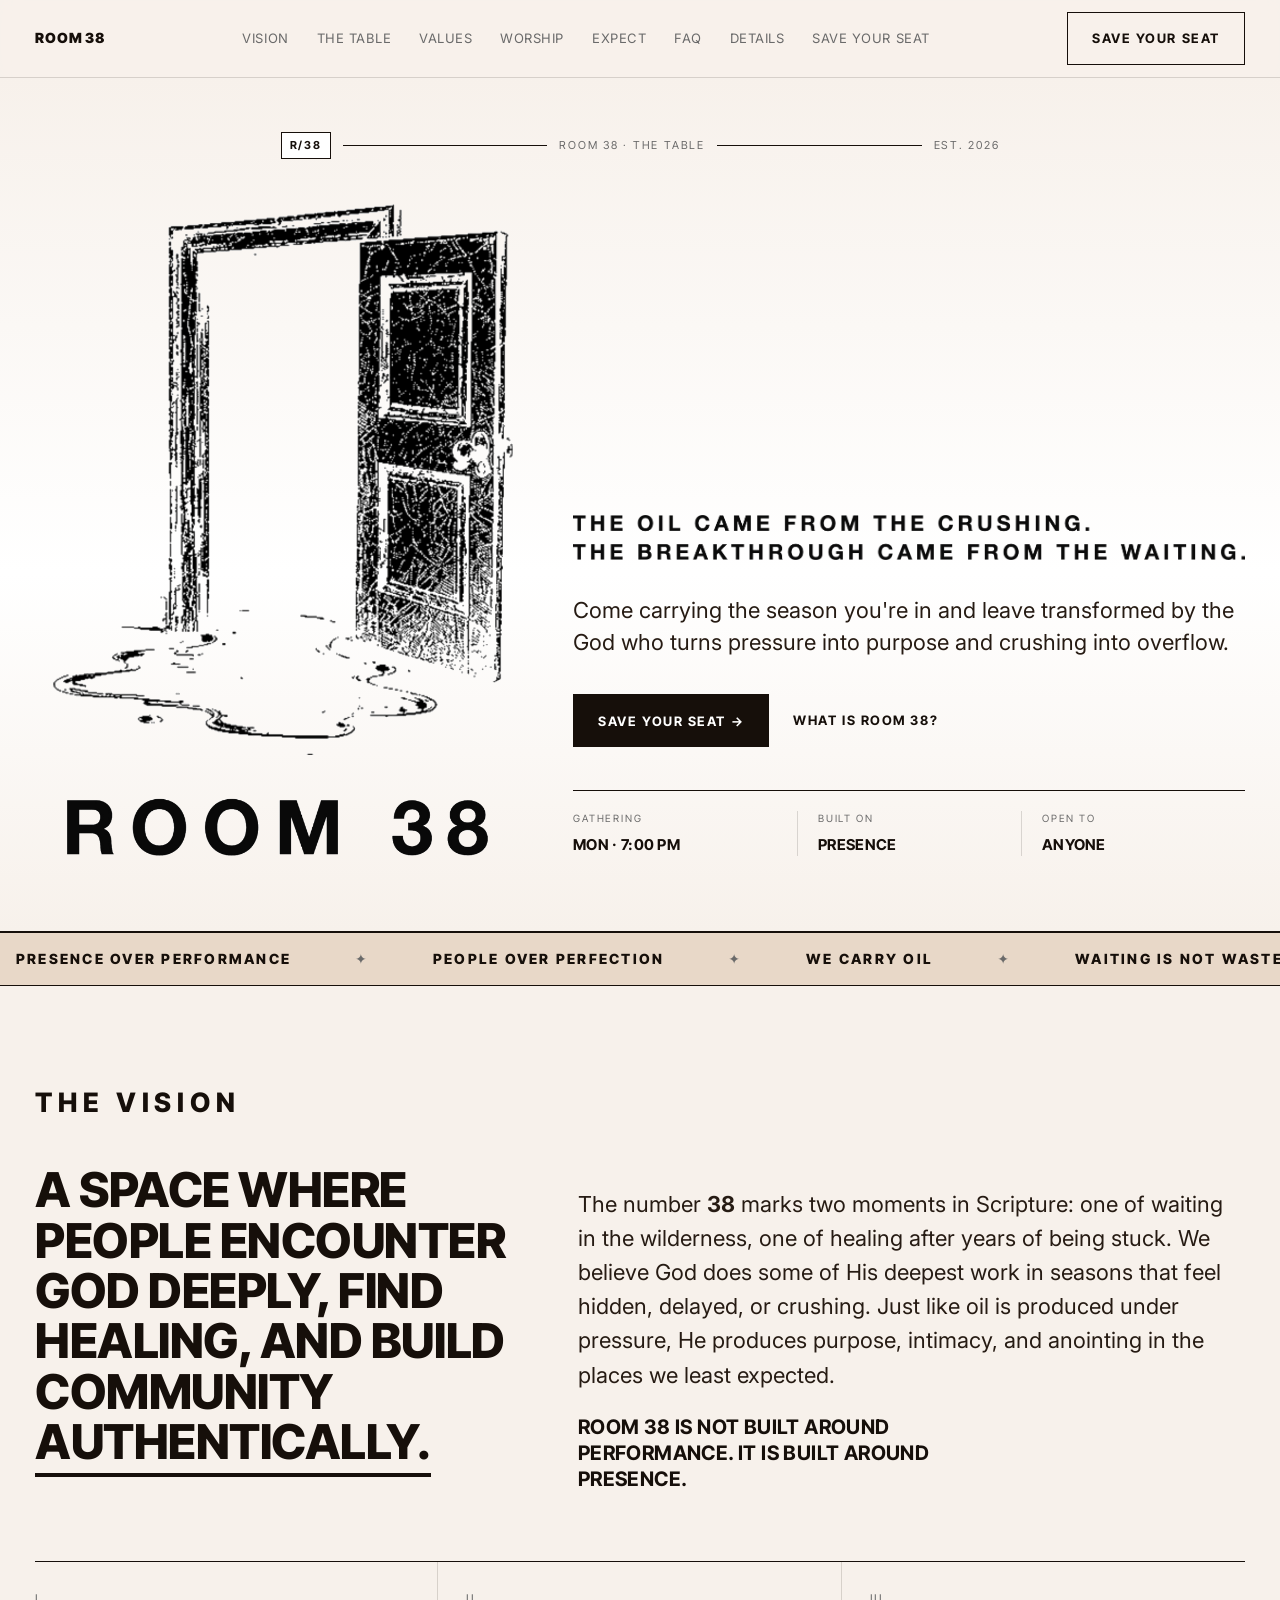
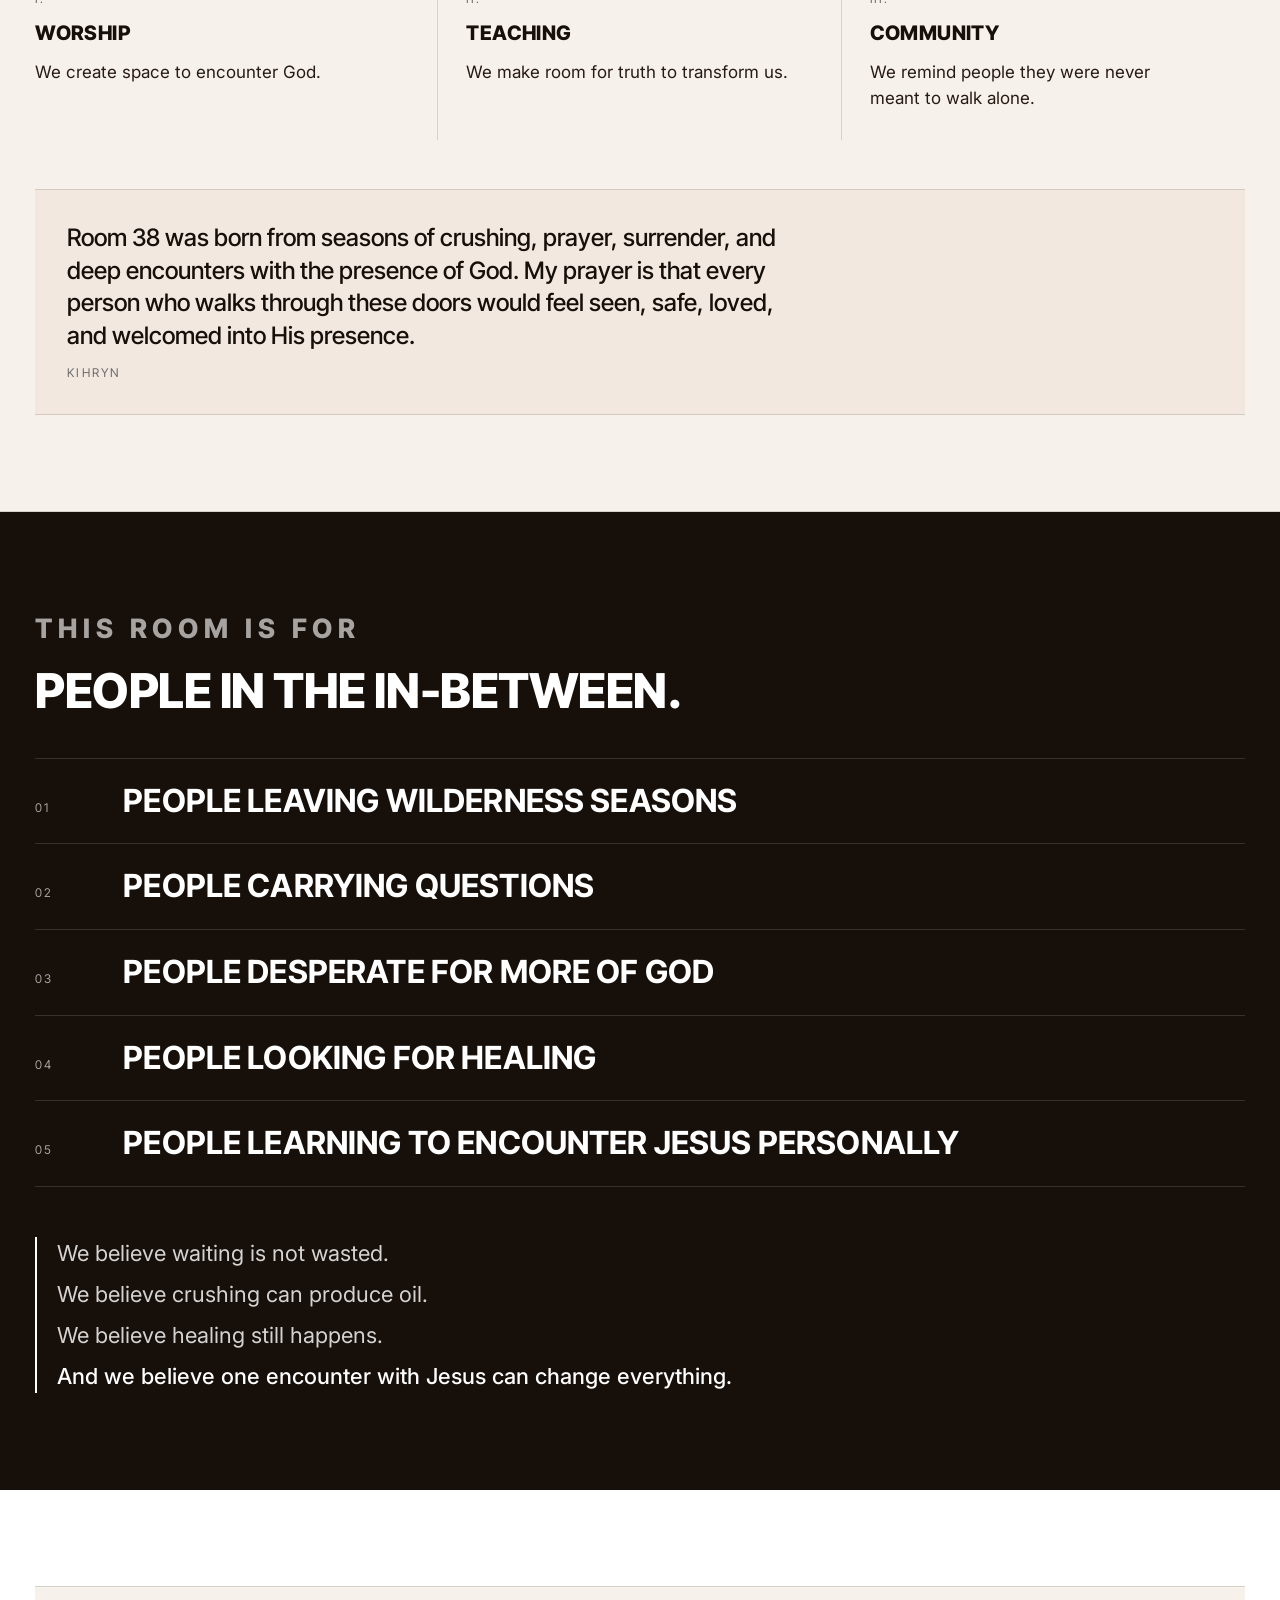
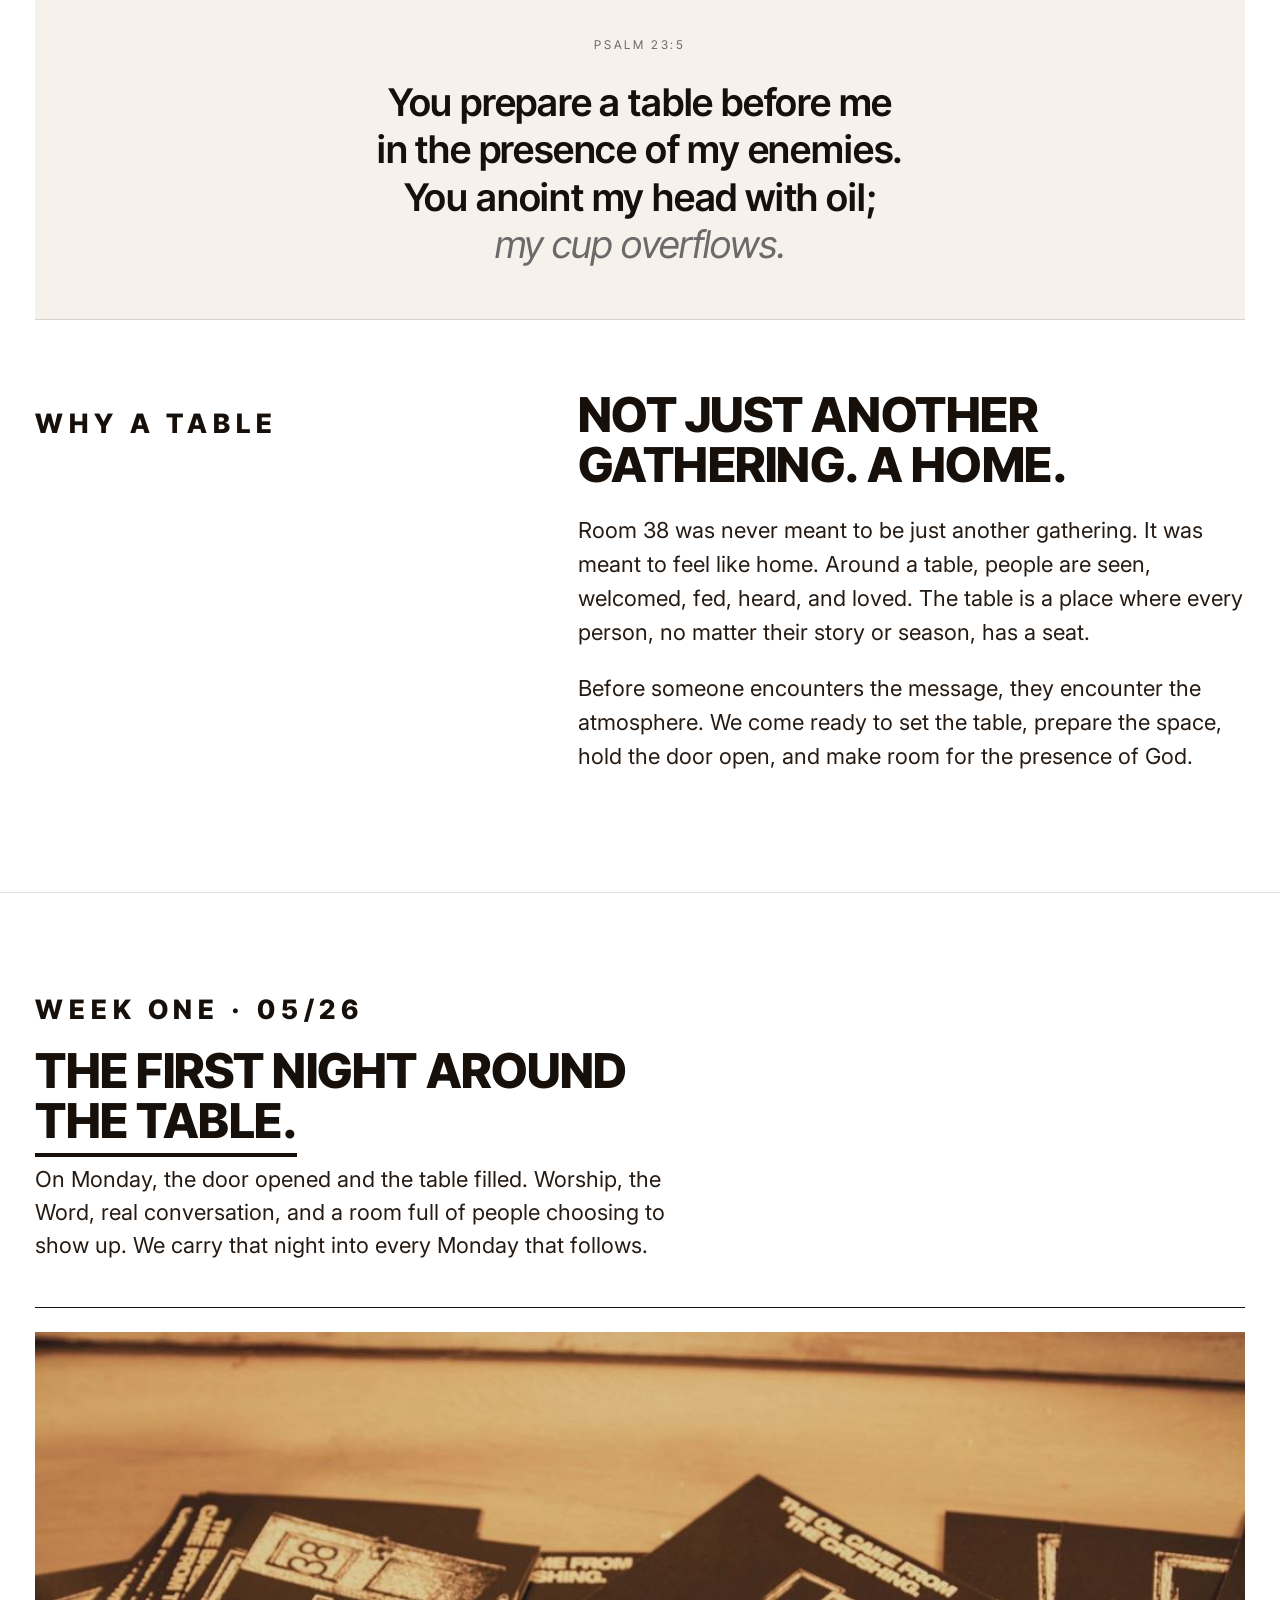
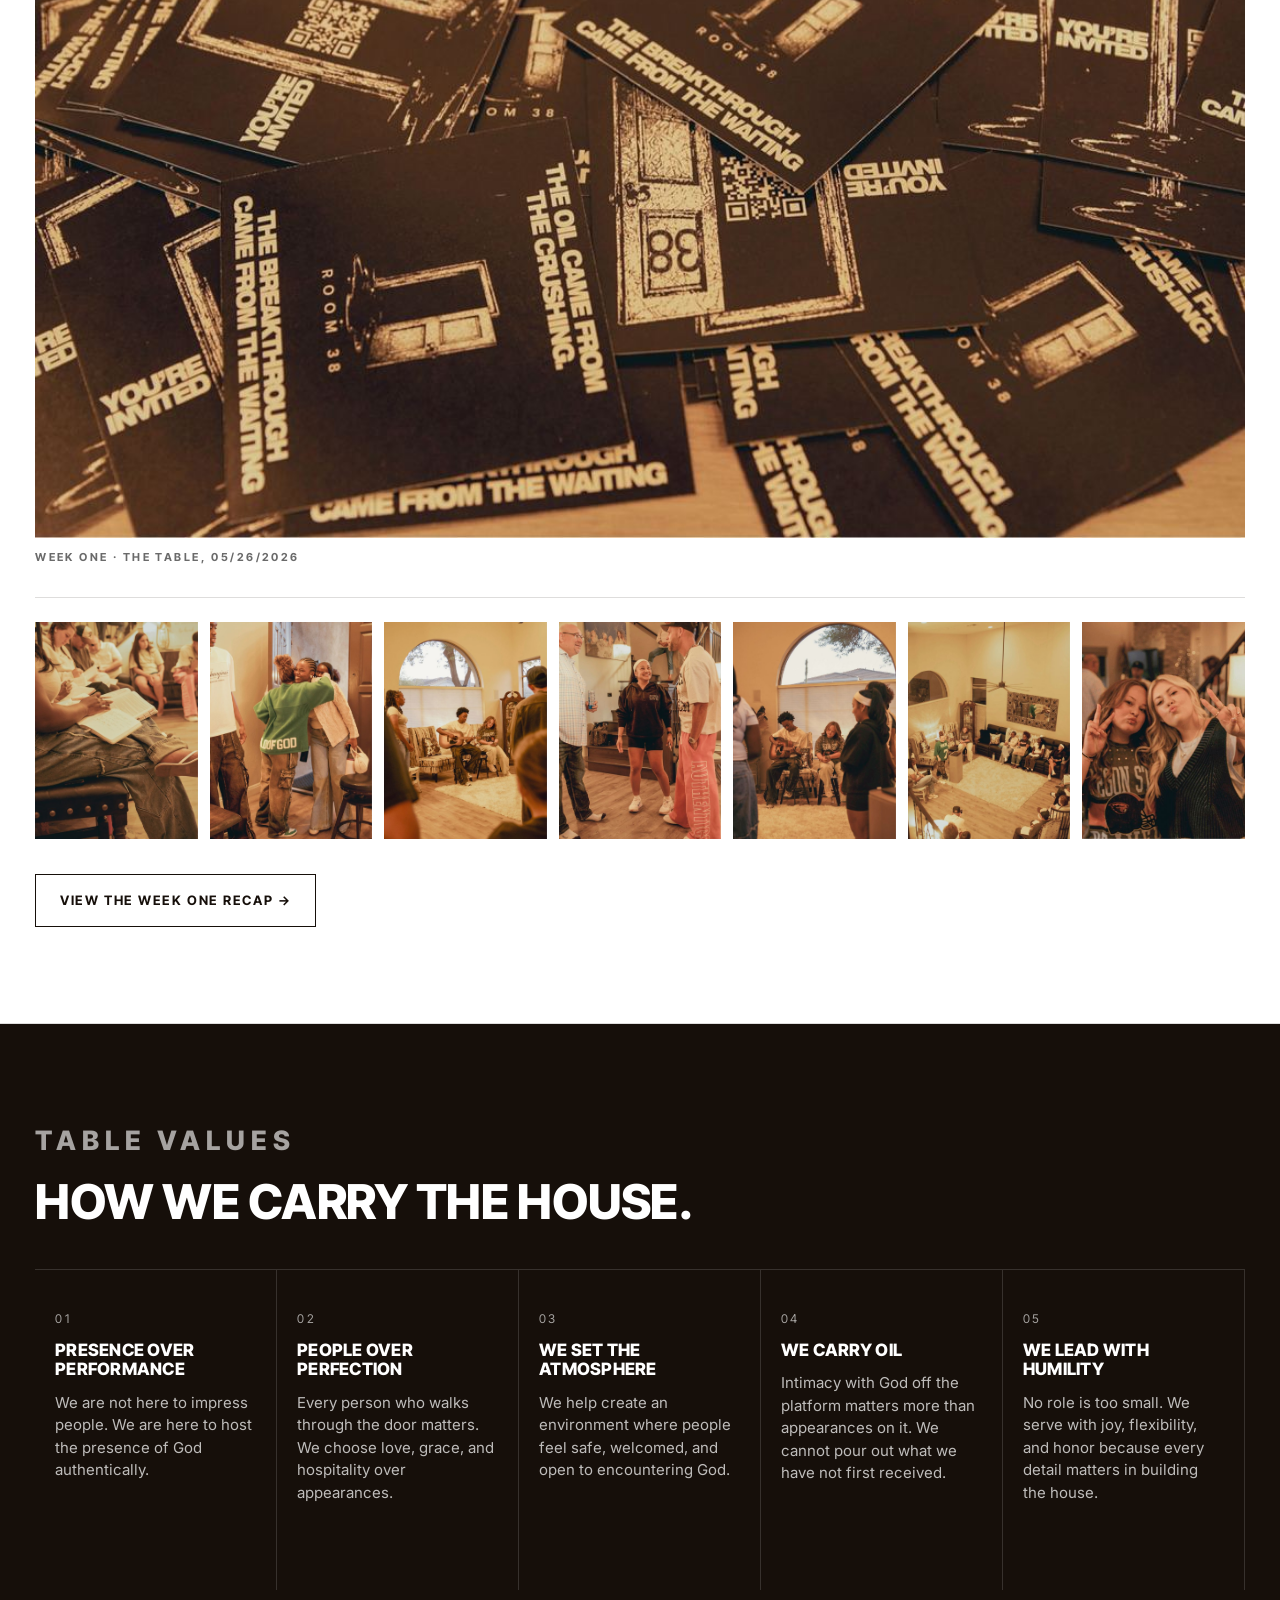
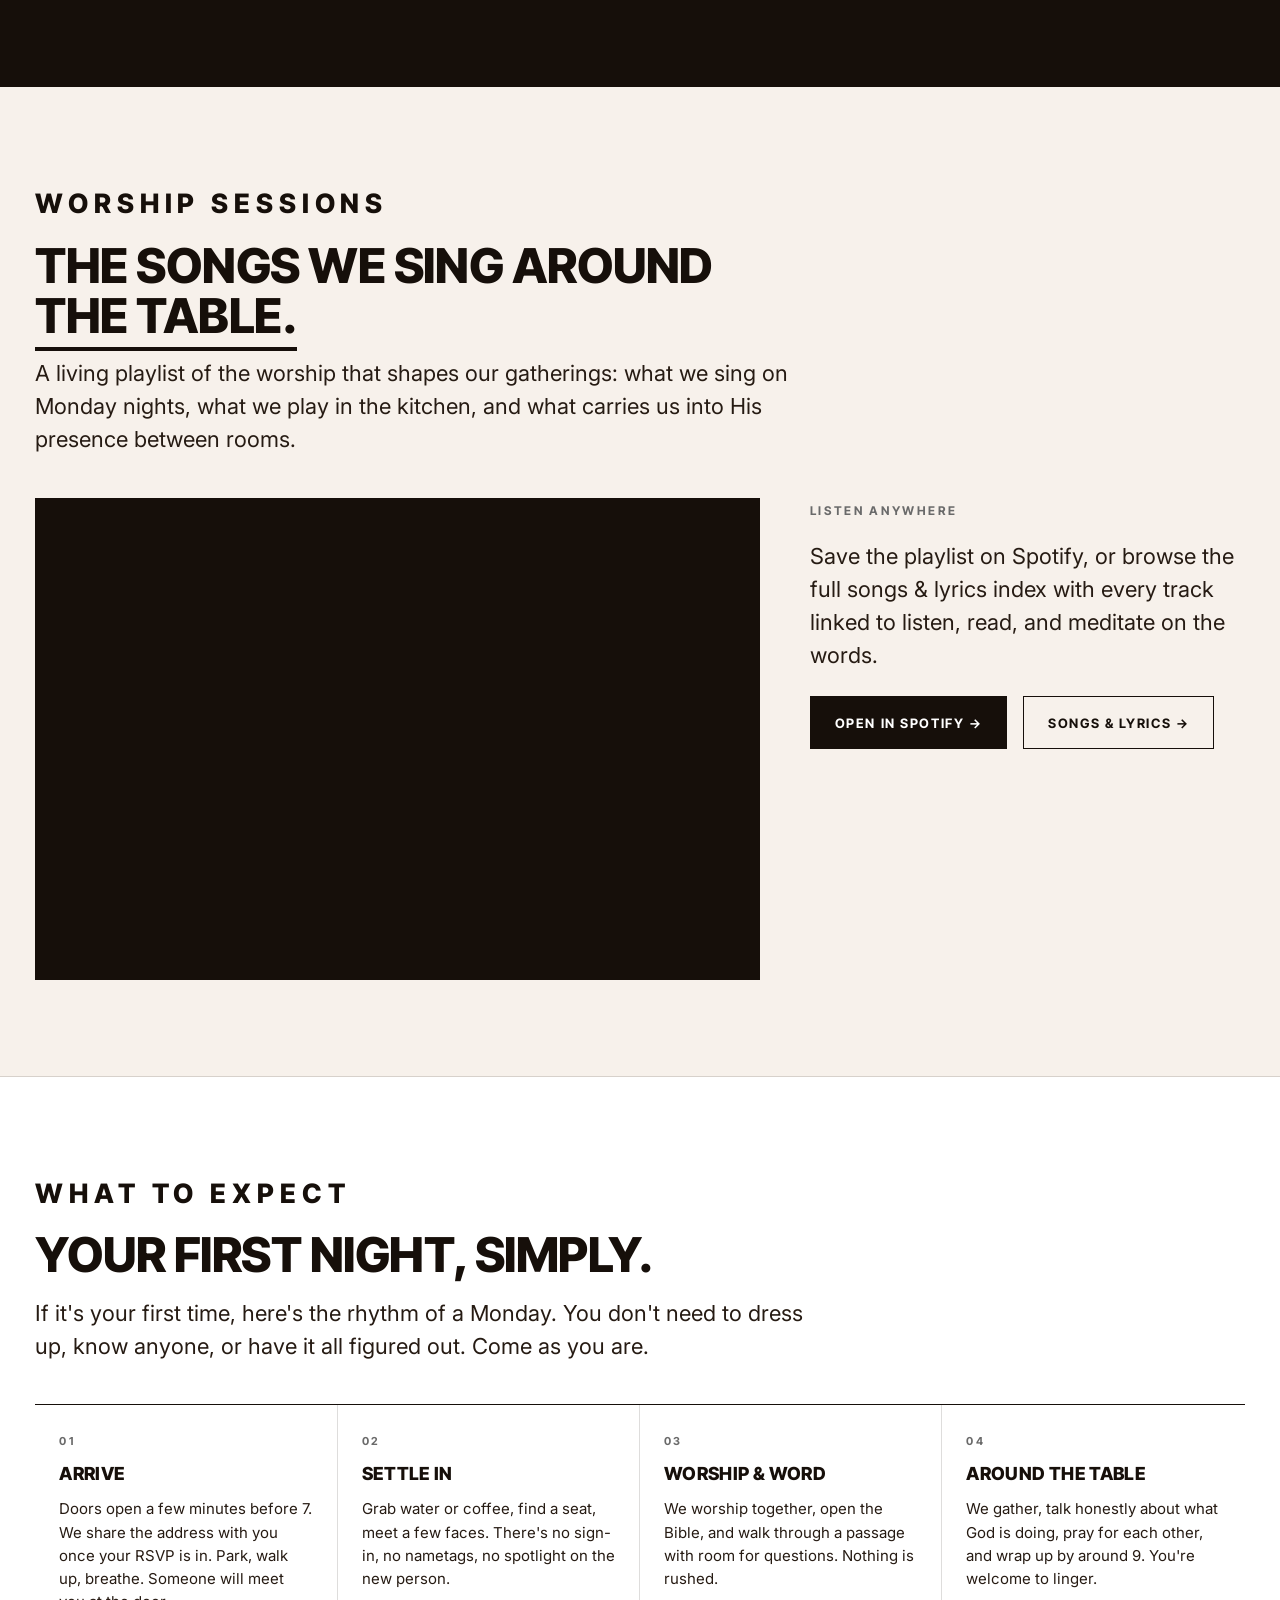
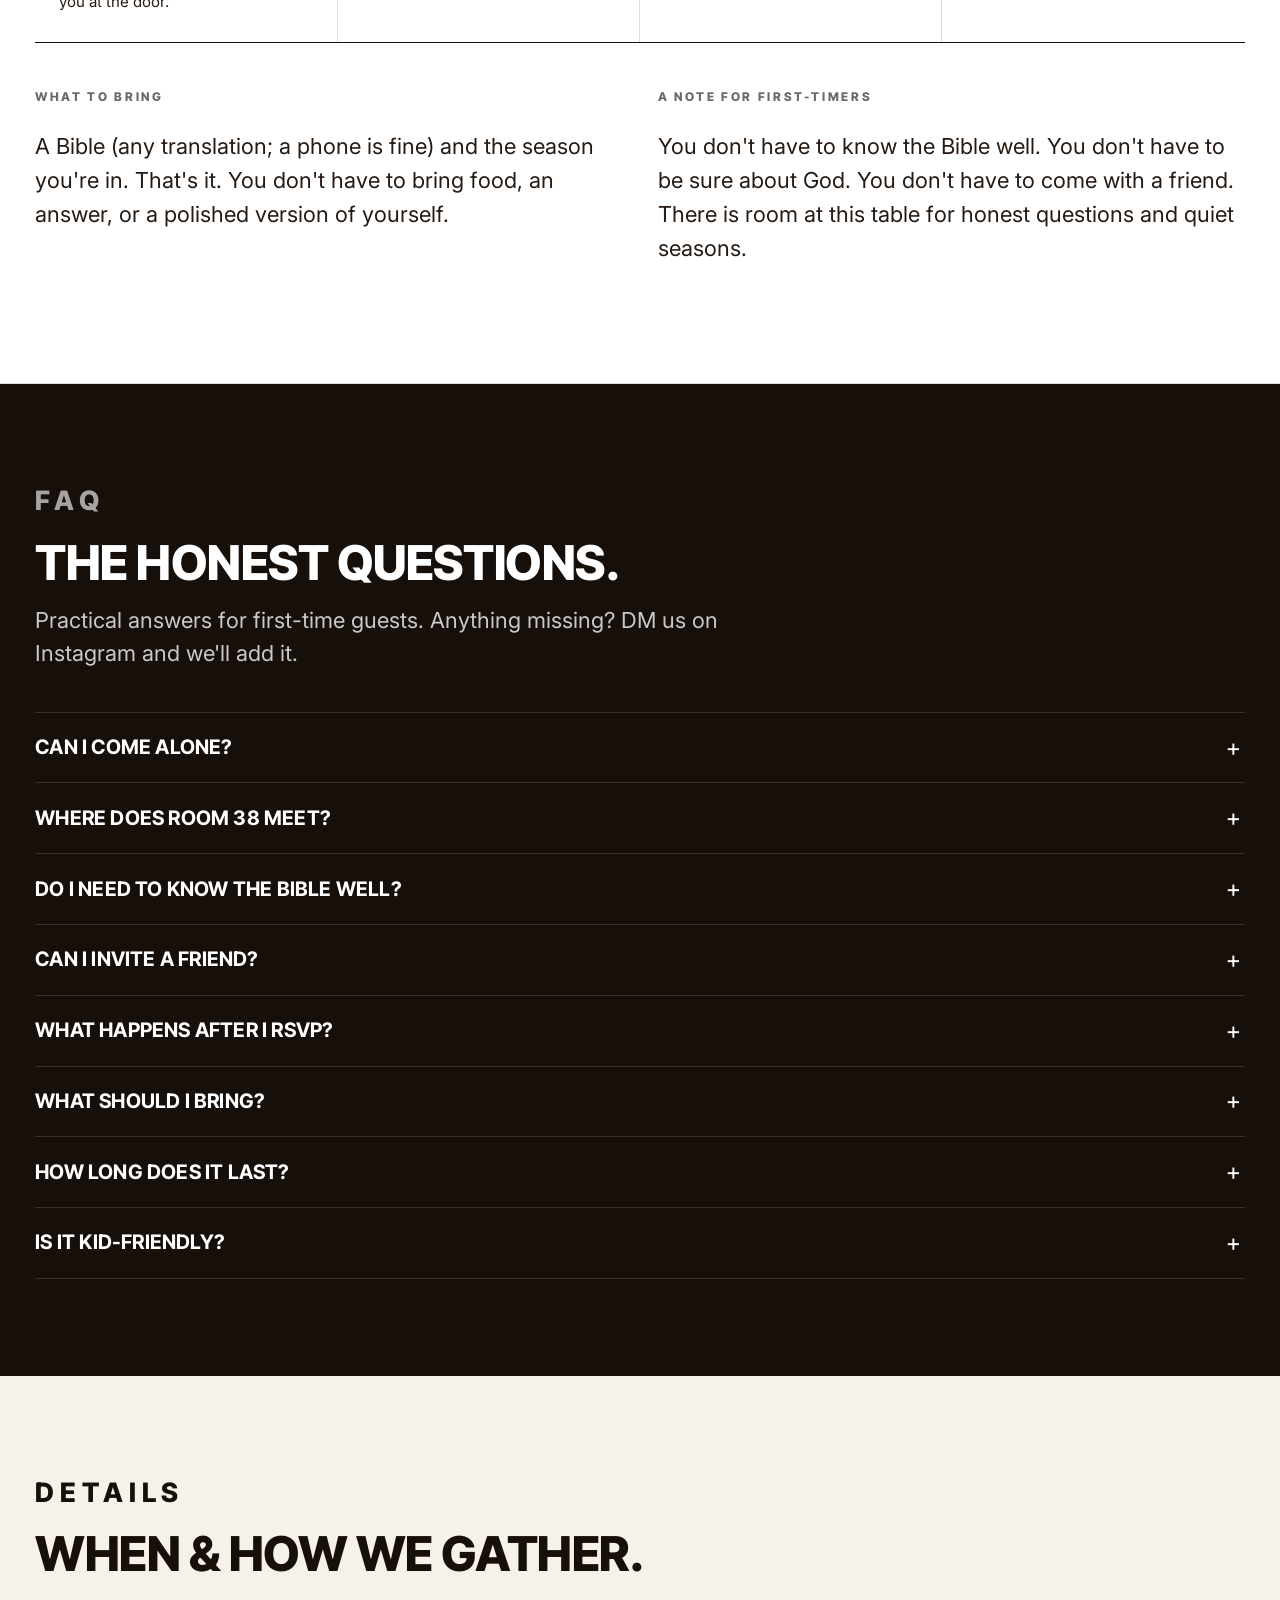
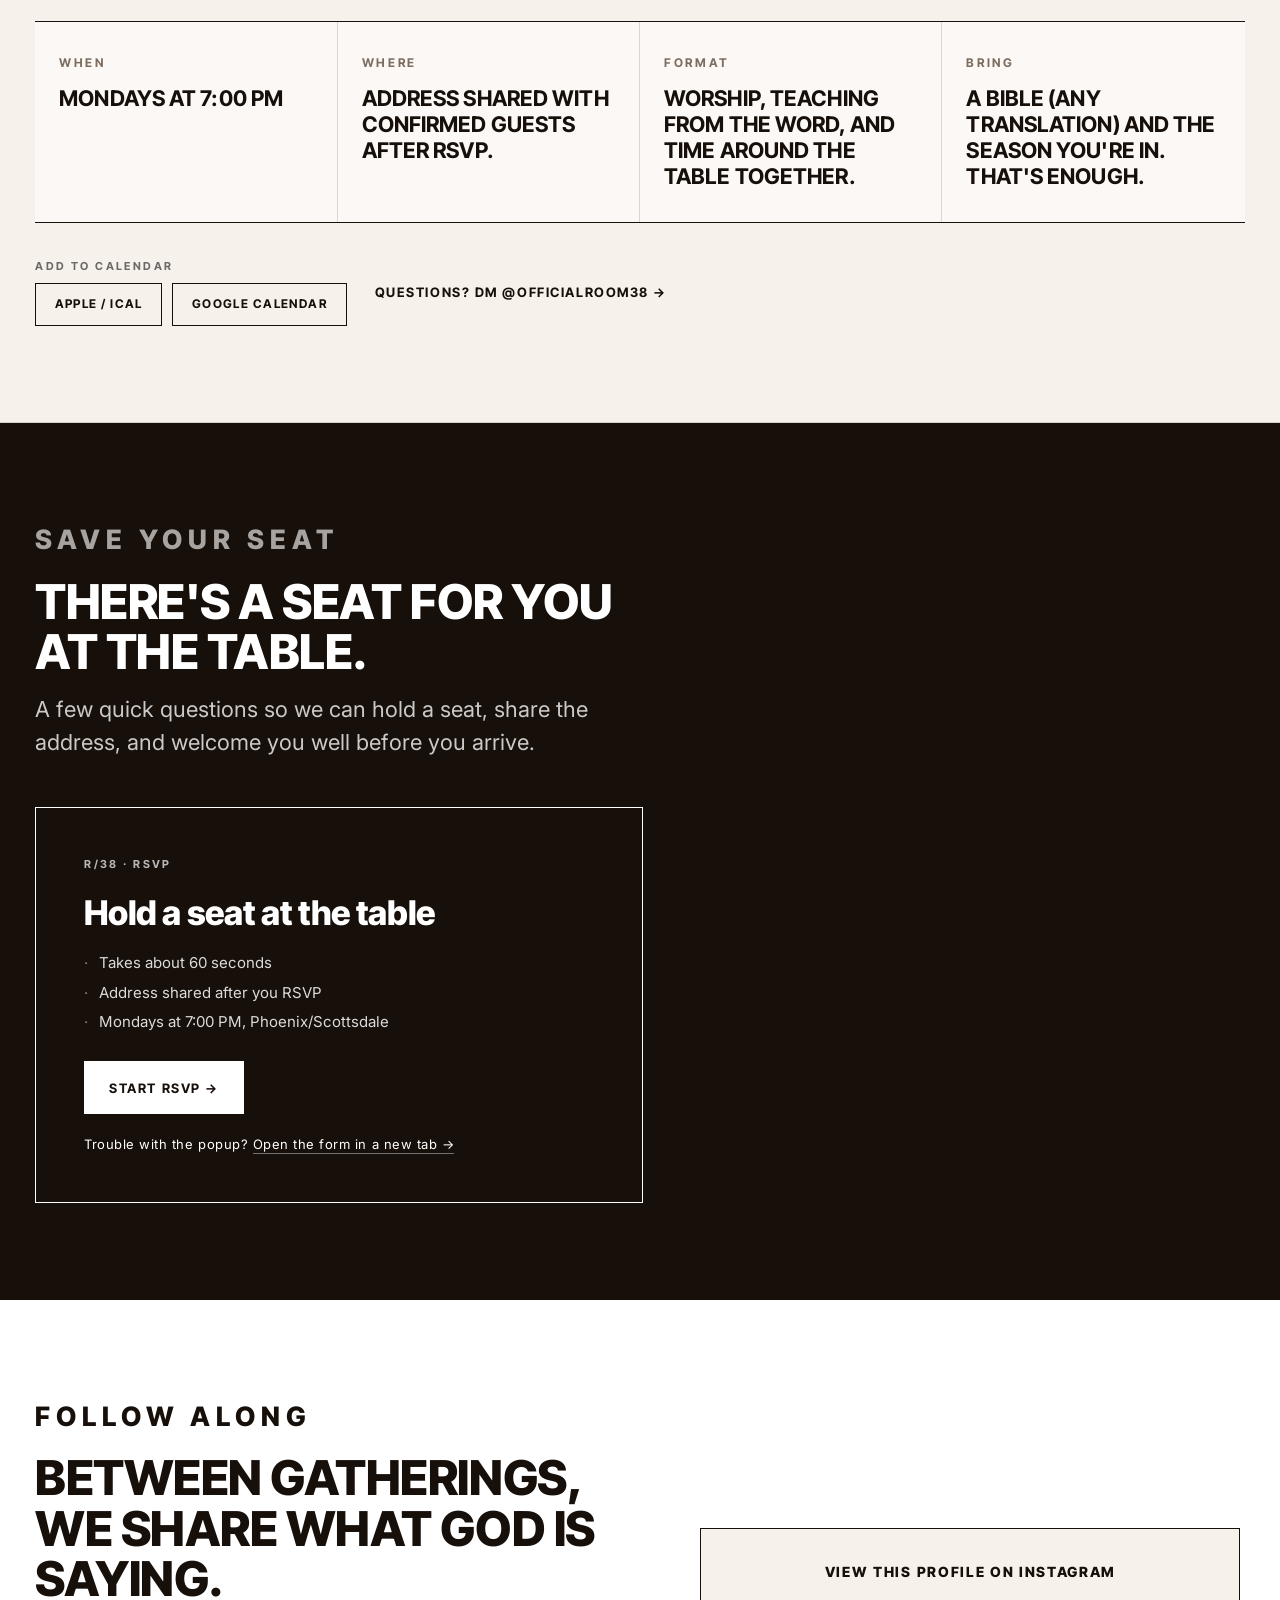
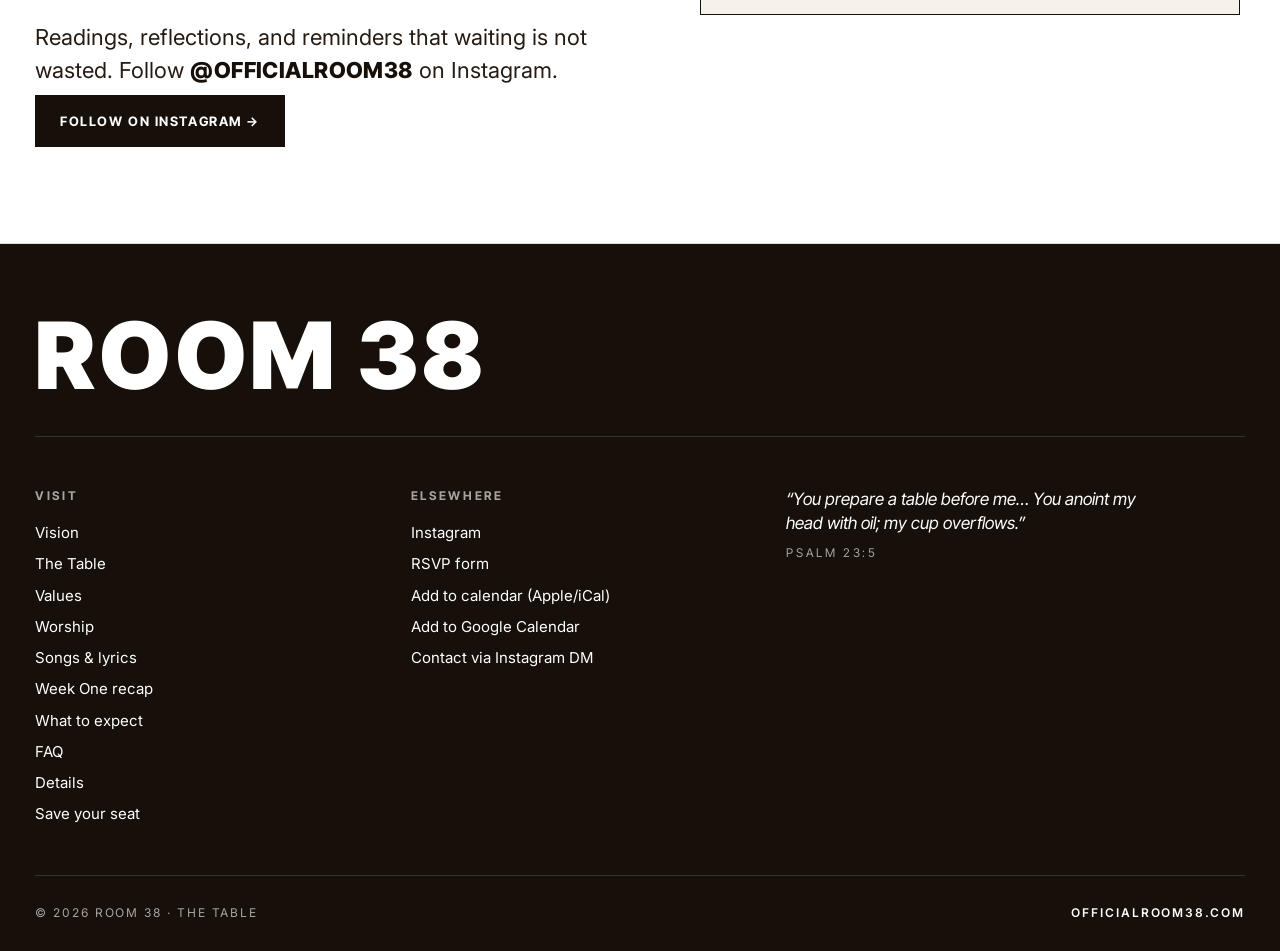
==== index.html @ 50257282 "Add Week One photo recap" ====
<!doctype html>
<html lang="en">
  <head>
    <meta charset="utf-8" />
    <meta name="viewport" content="width=device-width, initial-scale=1, viewport-fit=cover" />
    <meta name="theme-color" content="#160f0a" />

    <!-- SEO -->
    <title>Room 38 — The Table</title>
    <meta
      name="description"
      content="Room 38 is a house for the presence of God and a Bible study gathering called The Table. The oil came from the crushing. The breakthrough came from the waiting. Mondays at 7."
    />
    <meta name="author" content="Room 38" />
    <link rel="canonical" href="https://officialroom38.com/" />

    <!-- Social preview: Open Graph + Twitter Card -->
    <meta property="og:type" content="website" />
    <meta property="og:site_name" content="Room 38" />
    <meta property="og:locale" content="en_US" />
    <meta property="og:url" content="https://officialroom38.com/" />
    <meta property="og:title" content="Room 38 — The Table" />
    <meta
      property="og:description"
      content="A space where people encounter God deeply, find healing, and build community authentically."
    />
    <meta property="og:image" content="https://officialroom38.com/assets/images/og-room38-card.png" />
    <meta property="og:image:secure_url" content="https://officialroom38.com/assets/images/og-room38-card.png" />
    <meta property="og:image:type" content="image/png" />
    <meta property="og:image:width" content="1200" />
    <meta property="og:image:height" content="630" />
    <meta property="og:image:alt" content="Room 38 logo with The Table Bible study gathering description." />

    <!-- Twitter Card -->
    <meta name="twitter:card" content="summary_large_image" />
    <meta name="twitter:url" content="https://officialroom38.com/" />
    <meta name="twitter:title" content="Room 38 — The Table" />
    <meta
      name="twitter:description"
      content="A space where people encounter God deeply, find healing, and build community authentically."
    />
    <meta name="twitter:image" content="https://officialroom38.com/assets/images/og-room38-card.png" />
    <meta name="twitter:image:alt" content="Room 38 logo with The Table Bible study gathering description." />

    <link rel="icon" href="assets/images/favicon.svg?v=2" type="image/svg+xml" />

    <!-- Fonts: Inter (body + UI) + Inter Tight (display, heavy). Inter approximates the geometric grotesque wordmark when set heavy. -->
    <link rel="preconnect" href="https://fonts.googleapis.com" />
    <link rel="preconnect" href="https://fonts.gstatic.com" crossorigin />
    <link
      href="https://fonts.googleapis.com/css2?family=Inter:wght@400;500;600;700;900&family=Inter+Tight:wght@600;700;800;900&display=swap"
      rel="stylesheet"
    />

    <!-- JSON-LD -->
    <script type="application/ld+json">
      {
        "@context": "https://schema.org",
        "@type": "Organization",
        "name": "Room 38",
        "alternateName": "The Table",
        "url": "https://officialroom38.com/",
        "sameAs": ["https://instagram.com/officialroom38"],
        "description": "Room 38 is a house for the presence of God and a Bible study gathering called The Table."
      }
    </script>

    <link rel="stylesheet" href="styles.css?v=13" />
  </head>
  <body>
    <a href="#main" class="skip-link">Skip to content</a>

    <!-- ============ NAV ============ -->
    <header class="site-header" id="site-header">
      <div class="container nav-row">
        <a href="#top" class="brand" aria-label="Room 38 home">
          <span class="brand-wordmark">ROOM&nbsp;38</span>
        </a>

        <button
          class="menu-toggle"
          type="button"
          aria-label="Open navigation menu"
          aria-controls="primary-navigation"
          aria-expanded="false"
        >
          <span class="menu-toggle-label">Menu</span>
        </button>

        <nav class="nav-links" id="primary-navigation" aria-label="Primary">
          <a href="#vision">Vision</a>
          <a href="#table">The Table</a>
          <a href="#values">Values</a>
          <a href="#worship">Worship</a>
          <a href="#expect">Expect</a>
          <a href="#faq">FAQ</a>
          <a href="#details">Details</a>
          <a href="#join">Save your seat</a>
        </nav>

        <a href="#join" class="btn btn-ghost nav-cta">Save your seat</a>
      </div>
    </header>

    <main id="main">
      <!-- ============ HERO ============ -->
      <section class="hero" id="top">
        <div class="container hero-inner">
          <div class="hero-meta-row">
            <span class="meta-mark">R/38</span>
            <span class="meta-divider" aria-hidden="true"></span>
            <span class="meta-text">Room 38 · The Table</span>
            <span class="meta-divider" aria-hidden="true"></span>
            <span class="meta-text">Est. 2026</span>
          </div>

          <div class="hero-grid">
            <figure class="hero-lockup">
              <img
                src="assets/images/lockup-black-trans.png"
                alt="Room 38 lockup: an open door with oil pooling at the threshold, beneath the wordmark ROOM 38"
                width="900"
                height="1180"
              />
            </figure>

            <div class="hero-content">
              <h1 class="visually-hidden">Room 38 — The Table</h1>

              <figure class="tagline-image">
                <img
                  src="assets/images/tagline-trans.png"
                  alt="The oil came from the crushing. The breakthrough came from the waiting."
                  width="1600"
                  height="220"
                />
              </figure>

              <p class="hero-lede">
                Come carrying the season you're in and leave transformed by the God who turns
                pressure into purpose and crushing into overflow.
              </p>

              <div class="hero-ctas">
                <a href="#join" class="btn btn-primary">Save your seat →</a>
                <a href="#vision" class="btn btn-link">What is Room 38?</a>
              </div>

              <dl class="hero-stats">
                <div>
                  <dt>Gathering</dt>
                  <dd>Mon · 7:00 PM</dd>
                </div>
                <div>
                  <dt>Built on</dt>
                  <dd>Presence</dd>
                </div>
                <div>
                  <dt>Open to</dt>
                  <dd>Anyone</dd>
                </div>
              </dl>
            </div>
          </div>
        </div>
      </section>

      <!-- ============ MARQUEE / SCRIPTURE STRIP ============ -->
      <section class="strip strip-light" aria-hidden="true">
        <div class="strip-track">
          <span>Presence over performance</span><span aria-hidden="true">✦</span>
          <span>People over perfection</span><span aria-hidden="true">✦</span>
          <span>We carry oil</span><span aria-hidden="true">✦</span>
          <span>Waiting is not wasted</span><span aria-hidden="true">✦</span>
          <span>Crushing produces oil</span><span aria-hidden="true">✦</span>
          <span>Healing still happens</span><span aria-hidden="true">✦</span>
          <span>Presence over performance</span><span aria-hidden="true">✦</span>
          <span>People over perfection</span><span aria-hidden="true">✦</span>
          <span>We carry oil</span><span aria-hidden="true">✦</span>
          <span>Waiting is not wasted</span><span aria-hidden="true">✦</span>
          <span>Crushing produces oil</span><span aria-hidden="true">✦</span>
          <span>Healing still happens</span><span aria-hidden="true">✦</span>
        </div>
      </section>

      <!-- ============ VISION / WELCOME ============ -->
      <section class="section section-vision" id="vision" aria-labelledby="vision-title">
        <div class="container">
          <div class="section-head">
            <p class="section-eyebrow">The Vision</p>
          </div>

          <div class="grid-2">
            <div class="col-main">
              <h2 id="vision-title" class="section-title">
                A space where people encounter God deeply, find healing, and build community
                <em>authentically.</em>
              </h2>
            </div>
            <div class="col-side">
              <p class="lede">
                The number <strong>38</strong> marks two moments in Scripture: one of waiting in
                the wilderness, one of healing after years of being stuck. We believe God does some
                of His deepest work in seasons that feel hidden, delayed, or crushing. Just like
                oil is produced under pressure, He produces purpose, intimacy, and anointing in the
                places we least expected.
              </p>
              <p class="lede strong">
                Room 38 is not built around performance. It is built around presence.
              </p>
            </div>
          </div>

          <p class="swipe-hint" aria-hidden="true">Swipe →</p>
          <ul class="pillars swipe-row" tabindex="0" aria-label="Three pillars: Worship, Teaching, Community">
            <li>
              <span class="pillar-num">i.</span>
              <h3>Worship</h3>
              <p>We create space to encounter God.</p>
            </li>
            <li>
              <span class="pillar-num">ii.</span>
              <h3>Teaching</h3>
              <p>We make room for truth to transform us.</p>
            </li>
            <li>
              <span class="pillar-num">iii.</span>
              <h3>Community</h3>
              <p>We remind people they were never meant to walk alone.</p>
            </li>
          </ul>

          <figure class="welcome-note">
            <blockquote>
              Room 38 was born from seasons of crushing, prayer, surrender, and deep encounters
              with the presence of God. My prayer is that every person who walks through these
              doors would feel seen, safe, loved, and welcomed into His presence.
            </blockquote>
            <figcaption>Kihryn</figcaption>
          </figure>
        </div>
      </section>

      <!-- ============ THIS ROOM IS FOR ============ -->
      <section class="section section-for section-dark" id="for" aria-labelledby="for-title">
        <div class="container">
          <div class="section-head">
            <p class="section-eyebrow on-dark">This Room Is For</p>
            <h2 id="for-title" class="section-title on-dark">
              People in the in-between.
            </h2>
          </div>

          <p class="swipe-hint on-dark" aria-hidden="true">Swipe →</p>
          <ul class="for-list swipe-row" tabindex="0" aria-label="Who Room 38 is for">
            <li><span>01</span><p>People leaving wilderness seasons</p></li>
            <li><span>02</span><p>People carrying questions</p></li>
            <li><span>03</span><p>People desperate for more of God</p></li>
            <li><span>04</span><p>People looking for healing</p></li>
            <li><span>05</span><p>People learning to encounter Jesus personally</p></li>
          </ul>

          <div class="believe-strip">
            <p>We believe waiting is not wasted.</p>
            <p>We believe crushing can produce oil.</p>
            <p>We believe healing still happens.</p>
            <p>And we believe one encounter with Jesus can change everything.</p>
          </div>
        </div>
      </section>

      <!-- ============ THE TABLE / VERSE ============ -->
      <section class="section section-table" id="table" aria-labelledby="table-title">
        <div class="container">
          <div class="verse-block">
            <p class="verse-eyebrow">Psalm 23:5</p>
            <blockquote class="verse">
              You prepare a table before me<br />
              in the presence of my enemies.<br />
              You anoint my head with oil;<br />
              <em>my cup overflows.</em>
            </blockquote>
          </div>

          <div class="grid-2 table-why">
            <div class="col-label">
              <p class="section-eyebrow">Why a Table</p>
            </div>
            <div class="col-main">
              <h2 id="table-title" class="section-title">
                Not just another gathering. A home.
              </h2>
              <p class="lede">
                Room 38 was never meant to be just another gathering. It was meant to feel like
                home. Around a table, people are seen, welcomed, fed, heard, and loved. The table
                is a place where every person, no matter their story or season, has a seat.
              </p>
              <p class="lede">
                Before someone encounters the message, they encounter the atmosphere. We come
                ready to set the table, prepare the space, hold the door open, and make room
                for the presence of God.
              </p>
            </div>
          </div>
        </div>
      </section>

      <!-- ============ WEEK ONE MOMENT ============ -->
      <section class="section section-weekone" id="week-one" aria-labelledby="weekone-title">
        <div class="container">
          <div class="weekone-head">
            <p class="section-eyebrow">Week One · 05/26</p>
            <h2 id="weekone-title" class="section-title">
              The first night around <em>the table.</em>
            </h2>
            <p class="section-sub">
              On Monday, the door opened and the table filled. Worship, the Word, real conversation,
              and a room full of people choosing to show up. We carry that night into every Monday
              that follows.
            </p>
          </div>

          <figure class="weekone-feature">
            <img
              src="assets/images/week-one/room38-week-one-3523-1600.jpg"
              srcset="
                assets/images/week-one/room38-week-one-3523-1100.jpg 1100w,
                assets/images/week-one/room38-week-one-3523-1600.jpg 1600w"
              sizes="(min-width: 820px) 880px, 100vw"
              alt="Room 38 Week One — friends gathered around the table for worship and the Word."
              width="1600"
              height="1067"
            />
            <figcaption>Week One · The Table, 05/26/2026</figcaption>
          </figure>

          <p class="swipe-hint" aria-hidden="true">Swipe →</p>
          <ul
            class="weekone-strip"
            tabindex="0"
            aria-label="Week One photo highlights — swipe to view more"
          >
            <li>
              <img
                src="assets/images/week-one/room38-week-one-3530-1100.jpg"
                alt="A moment from Week One: worship in the room."
                width="733"
                height="1100"
                loading="lazy"
              />
            </li>
            <li>
              <img
                src="assets/images/week-one/room38-week-one-3525-1100.jpg"
                alt="A moment from Week One: hands raised, eyes closed."
                width="733"
                height="1100"
                loading="lazy"
              />
            </li>
            <li>
              <img
                src="assets/images/week-one/room38-week-one-3795-1100.jpg"
                alt="A moment from Week One: friends listening together."
                width="733"
                height="1100"
                loading="lazy"
              />
            </li>
            <li>
              <img
                src="assets/images/week-one/room38-week-one-3522-1100.jpg"
                alt="A moment from Week One: worship leading at the table."
                width="733"
                height="1100"
                loading="lazy"
              />
            </li>
            <li>
              <img
                src="assets/images/week-one/room38-week-one-3527-1100.jpg"
                alt="A moment from Week One: opening the Word together."
                width="733"
                height="1100"
                loading="lazy"
              />
            </li>
            <li>
              <img
                src="assets/images/week-one/room38-week-one-3531-1100.jpg"
                alt="A moment from Week One: prayer over a friend."
                width="733"
                height="1100"
                loading="lazy"
              />
            </li>
            <li>
              <img
                src="assets/images/week-one/room38-week-one-3524-1100.jpg"
                alt="A moment from Week One: the room full, the table set."
                width="1100"
                height="733"
                loading="lazy"
              />
            </li>
          </ul>

          <div class="weekone-cta">
            <a href="/week-one/" class="btn btn-ghost">View the Week One recap →</a>
          </div>
        </div>
      </section>

      <!-- ============ TABLE VALUES ============ -->
      <section class="section section-values section-dark" id="values" aria-labelledby="values-title">
        <div class="container">
          <div class="section-head">
            <p class="section-eyebrow on-dark">Table Values</p>
            <h2 id="values-title" class="section-title on-dark">
              How we carry the house.
            </h2>
          </div>

          <p class="swipe-hint on-dark" aria-hidden="true">Swipe →</p>
          <ol class="values-grid swipe-row" tabindex="0" aria-label="Five Table values">
            <li>
              <span class="value-num">01</span>
              <h3>Presence over performance</h3>
              <p>We are not here to impress people. We are here to host the presence of God authentically.</p>
            </li>
            <li>
              <span class="value-num">02</span>
              <h3>People over perfection</h3>
              <p>Every person who walks through the door matters. We choose love, grace, and hospitality over appearances.</p>
            </li>
            <li>
              <span class="value-num">03</span>
              <h3>We set the atmosphere</h3>
              <p>We help create an environment where people feel safe, welcomed, and open to encountering God.</p>
            </li>
            <li>
              <span class="value-num">04</span>
              <h3>We carry oil</h3>
              <p>Intimacy with God off the platform matters more than appearances on it. We cannot pour out what we have not first received.</p>
            </li>
            <li>
              <span class="value-num">05</span>
              <h3>We lead with humility</h3>
              <p>No role is too small. We serve with joy, flexibility, and honor because every detail matters in building the house.</p>
            </li>
          </ol>
        </div>
      </section>

      <!-- ============ WORSHIP ============ -->
      <!--
        ╭────────────────────────────────────────────────────────────────╮
        │  WORSHIP SECTION                                               │
        │  Embeds the official Room 38 worship sessions Spotify          │
        │  playlist. To swap the playlist:                               │
        │    1) Copy the playlist ID from the Spotify share URL          │
        │       (the long alphanumeric string after /playlist/)          │
        │    2) Replace it in BOTH the iframe src below AND in the       │
        │       "Open in Spotify" link's href.                           │
        │    3) Also update worship.html (same two spots).               │
        ╰────────────────────────────────────────────────────────────────╯
      -->
      <section class="section section-worship" id="worship" aria-labelledby="worship-title">
        <div class="container">
          <div class="section-head">
            <p class="section-eyebrow">Worship Sessions</p>
            <h2 id="worship-title" class="section-title">
              The songs we sing around <em>the table.</em>
            </h2>
            <p class="section-sub">
              A living playlist of the worship that shapes our gatherings: what we sing on
              Monday nights, what we play in the kitchen, and what carries us into His
              presence between rooms.
            </p>
          </div>

          <div class="worship-grid">
            <div class="worship-embed-shell">
              <iframe
                title="Room 38 Worship Sessions playlist on Spotify"
                class="worship-embed"
                src="https://open.spotify.com/embed/playlist/01vM88ofRGwsxR3VKUVhxp?utm_source=generator&theme=0"
                width="100%"
                height="480"
                frameborder="0"
                allow="autoplay; clipboard-write; encrypted-media; fullscreen; picture-in-picture"
                loading="lazy"
              ></iframe>
            </div>

            <aside class="worship-aside">
              <p class="worship-aside-eyebrow">Listen anywhere</p>
              <p class="worship-aside-lede">
                Save the playlist on Spotify, or browse the full songs &amp; lyrics index
                with every track linked to listen, read, and meditate on the words.
              </p>
              <div class="worship-ctas">
                <a
                  href="https://open.spotify.com/playlist/01vM88ofRGwsxR3VKUVhxp"
                  target="_blank"
                  rel="noopener"
                  class="btn btn-primary"
                >
                  Open in Spotify →
                </a>
                <a href="worship.html" class="btn btn-ghost">
                  Songs &amp; lyrics →
                </a>
              </div>
            </aside>
          </div>
        </div>
      </section>

      <!-- ============ WHAT TO EXPECT ============ -->
      <section class="section section-expect" id="expect" aria-labelledby="expect-title">
        <div class="container">
          <div class="section-head">
            <p class="section-eyebrow">What to Expect</p>
            <h2 id="expect-title" class="section-title">
              Your first night, simply.
            </h2>
            <p class="section-sub">
              If it's your first time, here's the rhythm of a Monday. You don't need to dress up,
              know anyone, or have it all figured out. Come as you are.
            </p>
          </div>

          <p class="swipe-hint" aria-hidden="true">Swipe →</p>
          <ol class="expect-grid swipe-row" tabindex="0" aria-label="What to expect: four steps">
            <li>
              <span class="expect-num">01</span>
              <h3>Arrive</h3>
              <p>
                Doors open a few minutes before 7. We share the address with you once your RSVP
                is in. Park, walk up, breathe. Someone will meet you at the door.
              </p>
            </li>
            <li>
              <span class="expect-num">02</span>
              <h3>Settle in</h3>
              <p>
                Grab water or coffee, find a seat, meet a few faces. There's no sign-in,
                no nametags, no spotlight on the new person.
              </p>
            </li>
            <li>
              <span class="expect-num">03</span>
              <h3>Worship &amp; Word</h3>
              <p>
                We worship together, open the Bible, and walk through a passage with room
                for questions. Nothing is rushed.
              </p>
            </li>
            <li>
              <span class="expect-num">04</span>
              <h3>Around the table</h3>
              <p>
                We gather, talk honestly about what God is doing, pray for each other, and
                wrap up by around 9. You're welcome to linger.
              </p>
            </li>
          </ol>

          <div class="expect-bring">
            <div>
              <p class="expect-eyebrow">What to bring</p>
              <p class="lede">
                A Bible (any translation; a phone is fine) and the season you're in. That's it.
                You don't have to bring food, an answer, or a polished version of yourself.
              </p>
            </div>
            <div>
              <p class="expect-eyebrow">A note for first-timers</p>
              <p class="lede">
                You don't have to know the Bible well. You don't have to be sure about God.
                You don't have to come with a friend. There is room at this table for honest
                questions and quiet seasons.
              </p>
            </div>
          </div>
        </div>
      </section>

      <!-- ============ FAQ ============ -->
      <section class="section section-faq section-dark" id="faq" aria-labelledby="faq-title">
        <div class="container">
          <div class="section-head">
            <p class="section-eyebrow on-dark">FAQ</p>
            <h2 id="faq-title" class="section-title on-dark">
              The honest questions.
            </h2>
            <p class="section-sub on-dark">
              Practical answers for first-time guests. Anything missing? DM us on Instagram and
              we'll add it.
            </p>
          </div>

          <ul class="faq-list">
            <li>
              <details>
                <summary>Can I come alone?</summary>
                <p>
                  Yes. Most people do their first time. You'll be welcomed at the door and
                  introduced to a few people at your pace. No spotlight, no pressure.
                </p>
              </details>
            </li>
            <li>
              <details>
                <summary>Where does Room 38 meet?</summary>
                <p>
                  We meet in a home in the Phoenix/Scottsdale area. To honor the privacy of the people who
                  host, we share the exact address by email after you RSVP. The space is warm,
                  quiet, and easy to find once you have the details.
                </p>
              </details>
            </li>
            <li>
              <details>
                <summary>Do I need to know the Bible well?</summary>
                <p>
                  Not at all. People walk in with every level of background, from "I grew up in
                  church" to "I've never opened a Bible." We read together, ask real questions,
                  and explain context as we go.
                </p>
              </details>
            </li>
            <li>
              <details>
                <summary>Can I invite a friend?</summary>
                <p>
                  Please do. Ask them to fill out the same RSVP so we can hold a seat and send
                  them the address. The table grows by invitation.
                </p>
              </details>
            </li>
            <li>
              <details>
                <summary>What happens after I RSVP?</summary>
                <p>
                  You'll get a confirmation from us with the address, parking notes, and what to
                  expect. If anything changes (date, location, weather), we'll let you know
                  before Monday.
                </p>
              </details>
            </li>
            <li>
              <details>
                <summary>What should I bring?</summary>
                <p>
                  A Bible (any translation; the Bible app on your phone is fine) and an open
                  heart. You're welcome to bring a friend, a journal, or nothing at all.
                </p>
              </details>
            </li>
            <li>
              <details>
                <summary>How long does it last?</summary>
                <p>
                  We start at 7:00 PM and usually wrap up by 9:00 PM. You're welcome to linger
                  afterward or head out as soon as we close.
                </p>
              </details>
            </li>
            <li>
              <details>
                <summary>Is it kid-friendly?</summary>
                <p>
                  Room 38 is built for teens and adults at the moment. If you have questions
                  about bringing kids, DM us on Instagram and we'll talk through it.
                </p>
              </details>
            </li>
          </ul>
        </div>
      </section>

      <!-- ============ DETAILS ============ -->
      <!--
        ╭────────────────────────────────────────────────────────────────╮
        │  EDITABLE COPY: meeting details                                │
        │  Replace the values inside data-edit="…" if anything changes.  │
        │  Search this file for "data-edit" to find every editable slot. │
        ╰────────────────────────────────────────────────────────────────╯
      -->
      <section class="section section-details" id="details" aria-labelledby="details-title">
        <div class="container">
          <div class="section-head">
            <p class="section-eyebrow">Details</p>
            <h2 id="details-title" class="section-title">When &amp; how we gather.</h2>
          </div>

          <ul class="detail-cards">
            <li class="detail-card">
              <span class="detail-label">When</span>
              <p data-edit="when">Mondays at 7:00 PM</p>
            </li>
            <li class="detail-card">
              <span class="detail-label">Where</span>
              <p data-edit="where">Address shared with confirmed guests after RSVP.</p>
            </li>
            <li class="detail-card">
              <span class="detail-label">Format</span>
              <p data-edit="format">Worship, teaching from the Word, and time around the table together.</p>
            </li>
            <li class="detail-card">
              <span class="detail-label">Bring</span>
              <p data-edit="bring">A Bible (any translation) and the season you're in. That's enough.</p>
            </li>
          </ul>

          <div class="details-actions">
            <div class="calendar-add" role="group" aria-label="Add to calendar">
              <span class="calendar-add-label">Add to calendar</span>
              <div class="calendar-add-options">
                <a
                  href="assets/room38-the-table.ics"
                  class="btn btn-ghost btn-calendar"
                  data-calendar-ics
                  download="room38-the-table.ics"
                >
                  Apple / iCal
                </a>
                <a
                  href="https://www.google.com/calendar/render?action=TEMPLATE&amp;text=Room+38+%C2%B7+The+Table&amp;dates=20260105T190000%2F20260105T210000&amp;ctz=America%2FPhoenix&amp;recur=RRULE%3AFREQ%3DWEEKLY%3BWKST%3DSU%3BBYDAY%3DMO&amp;details=A+Bible+study+gathering+called+The+Table.+Worship%2C+teaching+from+the+Word%2C+and+time+around+the+table+together.+Bring+a+Bible+and+the+season+you%27re+in.%0A%0ARSVP%3A+https%3A%2F%2Fofficialroom38.com%2F%23join&amp;location=Address+shared+with+confirmed+guests+after+RSVP&amp;sf=true&amp;output=xml"
                  class="btn btn-ghost btn-calendar"
                  data-calendar-google
                  target="_blank"
                  rel="noopener"
                >
                  Google Calendar
                </a>
              </div>
            </div>
            <a
              href="https://instagram.com/officialroom38"
              target="_blank"
              rel="noopener"
              class="btn btn-link"
            >
              Questions? DM @officialroom38 →
            </a>
          </div>
        </div>
      </section>

      <!-- ============ TYPEFORM JOIN ============ -->
      <section class="section section-join section-dark" id="join" aria-labelledby="join-title">
        <div class="container">
          <div class="join-head">
            <p class="section-eyebrow on-dark">Save Your Seat</p>
            <h2 id="join-title" class="section-title on-dark">
              There's a seat for you at the table.
            </h2>
            <p class="section-sub on-dark">
              A few quick questions so we can hold a seat, share the address, and welcome you well
              before you arrive.
            </p>
          </div>

          <div class="rsvp-card">
            <div class="rsvp-card-inner">
              <span class="rsvp-card-eyebrow">R/38 · RSVP</span>
              <h3 class="rsvp-card-title">Hold a seat at the table</h3>
              <ul class="rsvp-card-list">
                <li><span aria-hidden="true">·</span> Takes about 60 seconds</li>
                <li><span aria-hidden="true">·</span> Address shared after you RSVP</li>
                <li><span aria-hidden="true">·</span> Mondays at 7:00 PM, Phoenix/Scottsdale</li>
              </ul>

              <button
                type="button"
                class="btn btn-primary rsvp-card-btn"
                data-tf-popup="msZJsheu"
                data-tf-size="100"
                data-tf-iframe-props="title=Room 38 RSVP"
                data-tf-medium="snippet"
                data-tf-hidden="source=landing"
                aria-label="Start RSVP for Room 38"
              >
                Start RSVP →
              </button>

              <p class="rsvp-card-fallback">
                Trouble with the popup?
                <a href="https://form.typeform.com/to/msZJsheu" target="_blank" rel="noopener">
                  Open the form in a new tab →
                </a>
              </p>
            </div>
          </div>
        </div>
      </section>

      <!-- ============ INSTAGRAM ============ -->
      <section class="section section-ig" id="instagram" aria-labelledby="ig-title">
        <div class="container ig-row">
          <div class="ig-copy">
            <p class="section-eyebrow">Follow Along</p>
            <h2 id="ig-title" class="section-title">
              Between gatherings, we share what God is saying.
            </h2>
            <p class="section-sub">
              Readings, reflections, and reminders that waiting is not wasted. Follow
              <span class="handle">@officialroom38</span> on Instagram.
            </p>
            <a
              href="https://instagram.com/officialroom38"
              target="_blank"
              rel="noopener"
              class="btn btn-primary"
            >
              Follow on Instagram →
            </a>
          </div>

          <div class="instagram-embed-shell">
            <blockquote
              class="instagram-media"
              data-instgrm-permalink="https://www.instagram.com/officialroom38/?utm_source=ig_embed&amp;utm_campaign=loading"
              data-instgrm-version="14"
            >
              <a
                href="https://www.instagram.com/officialroom38/?utm_source=ig_embed&amp;utm_campaign=loading"
                target="_blank"
                rel="noopener"
              >
                View this profile on Instagram
              </a>
            </blockquote>
          </div>
        </div>
      </section>
    </main>

    <!-- ============ FOOTER ============ -->
    <footer class="site-footer">
      <div class="container">
        <div class="footer-wordmark" aria-hidden="true">ROOM&nbsp;38</div>

        <div class="footer-grid">
          <div class="footer-col">
            <h4>Visit</h4>
            <ul>
              <li><a href="#vision">Vision</a></li>
              <li><a href="#table">The Table</a></li>
              <li><a href="#values">Values</a></li>
              <li><a href="#worship">Worship</a></li>
              <li><a href="worship.html">Songs &amp; lyrics</a></li>
              <li><a href="/week-one/">Week One recap</a></li>
              <li><a href="#expect">What to expect</a></li>
              <li><a href="#faq">FAQ</a></li>
              <li><a href="#details">Details</a></li>
              <li><a href="#join">Save your seat</a></li>
            </ul>
          </div>

          <div class="footer-col">
            <h4>Elsewhere</h4>
            <ul>
              <li>
                <a href="https://instagram.com/officialroom38" target="_blank" rel="noopener">Instagram</a>
              </li>
              <li>
                <a href="https://form.typeform.com/to/msZJsheu" target="_blank" rel="noopener">RSVP form</a>
              </li>
              <li>
                <a href="assets/room38-the-table.ics" data-calendar-ics download="room38-the-table.ics">Add to calendar (Apple/iCal)</a>
              </li>
              <li>
                <a
                  href="https://www.google.com/calendar/render?action=TEMPLATE&amp;text=Room+38+%C2%B7+The+Table&amp;dates=20260105T190000%2F20260105T210000&amp;ctz=America%2FPhoenix&amp;recur=RRULE%3AFREQ%3DWEEKLY%3BWKST%3DSU%3BBYDAY%3DMO&amp;details=A+Bible+study+gathering+called+The+Table.+Worship%2C+teaching+from+the+Word%2C+and+time+around+the+table+together.+Bring+a+Bible+and+the+season+you%27re+in.%0A%0ARSVP%3A+https%3A%2F%2Fofficialroom38.com%2F%23join&amp;location=Address+shared+with+confirmed+guests+after+RSVP&amp;sf=true&amp;output=xml"
                  data-calendar-google
                  target="_blank"
                  rel="noopener"
                >Add to Google Calendar</a>
              </li>
              <li>
                <a href="https://instagram.com/officialroom38" target="_blank" rel="noopener">Contact via Instagram DM</a>
              </li>
            </ul>
          </div>

          <div class="footer-col footer-scripture">
            <p class="scripture">
              &ldquo;You prepare a table before me… You anoint my head with oil; my cup overflows.&rdquo;
            </p>
            <p class="scripture-ref">Psalm 23:5</p>
          </div>
        </div>

        <div class="footer-bottom">
          <p>© <span id="year">2026</span> Room 38 · The Table</p>
          <p class="footer-site">officialroom38.com</p>
        </div>
      </div>
    </footer>

    <script src="//embed.typeform.com/next/embed.js" defer></script>
    <script async src="https://www.instagram.com/embed.js"></script>
    <script src="script.js?v=6" defer></script>
  </body>
</html>
---- styles.css ----
/* ============================================================
   ROOM 38 · THE TABLE
   Editorial, stark black/white. Heavy uppercase display +
   neutral body. Generous negative space. Thin rules.
   ============================================================ */

:root {
  /* Palette — black/white identity with restrained Table Guide neutrals */
  --ink:       #160f0a;
  --ink-soft:  #261b13;
  --paper:     #ffffff;
  --paper-warm:#f7f1eb;
  --paper-2:   #e8d8c8;
  --paper-3:   #e0d0c8;
  --taupe:     #b0a090;
  --rule:      #160f0a;
  --rule-soft: rgba(22, 15, 10, 0.14);
  --rule-dim:  rgba(255, 255, 255, 0.14);
  --muted:     #6a6a6a;
  --muted-on-dark: rgba(255, 255, 255, 0.62);

  /* Type */
  --font-display: "Inter Tight", "Inter", "Helvetica Neue", system-ui, sans-serif;
  --font-body:    "Inter", "Helvetica Neue", system-ui, sans-serif;

  /* Type scale (clamp, mobile→desktop) */
  --t-eyebrow: 0.75rem;
  --t-body:    1.0625rem;          /* 17px */
  --t-lede:    clamp(1.125rem, 0.95rem + 0.6vw, 1.375rem);
  --t-section: clamp(1.875rem, 1.4rem + 2.2vw, 3rem);
  --t-hero-1:  clamp(2.25rem, 1.5rem + 4vw, 4.5rem);
  --t-mono:    "Inter", monospace;

  /* Spacing */
  --gutter: clamp(1.25rem, 0.6rem + 2vw, 2.5rem);
  --max:    1320px;

  /* Tracking — heavy uppercase wordmarks need wider tracking */
  --track-wordmark: 0.06em;
  --track-eyebrow:  0.18em;
  --track-display:  -0.01em;
}

/* ============================================================
   RESET / BASE
   ============================================================ */
*, *::before, *::after { box-sizing: border-box; }
html { scroll-behavior: smooth; -webkit-text-size-adjust: 100%; }
html, body { overflow-x: clip; }
@media (prefers-reduced-motion: reduce) {
  html { scroll-behavior: auto; }
  *, *::before, *::after { animation-duration: 0.001s !important; transition-duration: 0.001s !important; }
}
body {
  margin: 0;
  font-family: var(--font-body);
  font-size: var(--t-body);
  line-height: 1.55;
  color: var(--ink);
  background: var(--paper-warm);
  -webkit-font-smoothing: antialiased;
  text-rendering: optimizeLegibility;
}
img, svg { display: block; max-width: 100%; height: auto; }
a { color: inherit; text-decoration: none; }
button { font: inherit; cursor: pointer; }

.visually-hidden {
  position: absolute; width: 1px; height: 1px; padding: 0; margin: -1px;
  overflow: hidden; clip: rect(0, 0, 0, 0); white-space: nowrap; border: 0;
}

.skip-link {
  position: absolute; top: -100px; left: 1rem; z-index: 999;
  background: var(--ink); color: var(--paper); padding: 0.75rem 1rem;
  font-size: 0.875rem; font-weight: 600;
}
.skip-link:focus { top: 1rem; }

.container {
  width: 100%;
  max-width: var(--max);
  margin-inline: auto;
  padding-inline: var(--gutter);
}

/* ============================================================
   NAV
   ============================================================ */
.site-header {
  position: sticky; top: 0; z-index: 50;
  background: rgba(247, 241, 235, 0.88);
  backdrop-filter: saturate(140%) blur(10px);
  -webkit-backdrop-filter: saturate(140%) blur(10px);
  border-bottom: 1px solid var(--rule-soft);
}
.nav-row {
  display: flex;
  align-items: center;
  justify-content: space-between;
  gap: 1rem;
  min-height: 72px;
  padding-block: 0.75rem;
}
.brand {
  display: inline-flex; align-items: center; gap: 0.625rem;
  color: var(--ink);
}
.brand-wordmark {
  font-family: var(--font-display);
  font-weight: 900;
  font-size: 0.875rem;
  letter-spacing: var(--track-wordmark);
  text-transform: uppercase;
}
.nav-links {
  display: none;
  gap: 1.75rem;
  font-size: 0.8125rem;
  letter-spacing: 0.04em;
  text-transform: uppercase;
  color: var(--muted);
}
.nav-links a:hover { color: var(--ink); }
.menu-toggle {
  display: inline-flex;
  width: auto;
  min-width: 64px;
  height: 44px;
  align-items: center;
  justify-content: center;
  border: 1px solid var(--ink);
  background: transparent;
  color: var(--ink);
  padding: 0 0.85rem;
  margin-left: auto;
  font-family: var(--font-display);
  font-weight: 900;
  font-size: 0.6875rem;
  letter-spacing: 0.14em;
  line-height: 1;
  text-transform: uppercase;
  -webkit-appearance: none;
  appearance: none;
}
.menu-toggle:hover,
.menu-toggle:focus-visible,
.site-header.menu-open .menu-toggle {
  background: var(--ink);
  color: var(--paper);
}
.menu-toggle-label { pointer-events: none; }
@media (min-width: 820px) {
  .nav-links { display: inline-flex; }
  .menu-toggle { display: none; }
}
/* Nav CTA is always visible — compact on mobile, full on desktop.
   min-height keeps the lone-CTA layout (e.g. 404 page header where there is
   no .menu-toggle next to it) consistent without depending on the paired
   mobile rule further down. */
.nav-cta {
  min-height: 44px;
  align-self: center;
  box-sizing: border-box;
  padding: 0.6rem 0.85rem;
  font-size: 0.6875rem;
  letter-spacing: 0.1em;
}
@media (min-width: 720px) {
  .nav-cta { padding: 0.7rem 1.1rem; font-size: 0.75rem; }
}
@media (min-width: 980px) {
  .nav-cta { padding: 0.85rem 1.35rem; font-size: 0.8125rem; letter-spacing: 0.12em; }
}

/* ============================================================
   BUTTONS
   ============================================================ */
.btn {
  display: inline-flex;
  align-items: center;
  justify-content: center;
  gap: 0.5rem;
  padding: 0.95rem 1.5rem;
  font-family: var(--font-display);
  font-weight: 700;
  font-size: 0.8125rem;
  letter-spacing: 0.12em;
  text-transform: uppercase;
  border: 1px solid var(--ink);
  border-radius: 0;
  transition: background 0.2s ease, color 0.2s ease, transform 0.2s ease;
  white-space: nowrap;
}
.btn-primary { background: var(--ink); color: var(--paper); }
.btn-primary:hover { background: var(--paper); color: var(--ink); }
.btn-ghost { background: transparent; color: var(--ink); }
.btn-ghost:hover { background: var(--ink); color: var(--paper); }
.btn-link {
  border: none; padding: 0.95rem 0.25rem;
  text-transform: uppercase; letter-spacing: 0.12em;
  border-bottom: 1px solid transparent;
}
.btn-link:hover { border-bottom-color: var(--ink); }

/* On-dark variant */
.section-dark .btn-primary {
  background: var(--paper); color: var(--ink); border-color: var(--paper);
}
.section-dark .btn-primary:hover { background: transparent; color: var(--paper); }
.section-dark .btn-ghost { color: var(--paper); border-color: var(--paper); }
.section-dark .btn-ghost:hover { background: var(--paper); color: var(--ink); }
.section-dark .btn-link { color: var(--paper); }
.section-dark .btn-link:hover { border-bottom-color: var(--paper); }

/* ============================================================
   HERO
   ============================================================ */
.hero {
  position: relative;
  padding-top: clamp(2rem, 1rem + 3vw, 3.5rem);
  padding-bottom: clamp(3rem, 1.5rem + 4vw, 5rem);
  border-bottom: 1px solid var(--ink);
  background: linear-gradient(180deg, var(--paper-warm) 0%, var(--paper) 58%, var(--paper-warm) 100%);
}

.hero-meta-row {
  display: flex;
  align-items: center;
  justify-content: center;
  gap: 0.75rem;
  margin-bottom: clamp(2rem, 1.2rem + 2vw, 3rem);
  font-family: var(--font-display);
  font-size: 0.6875rem;
  letter-spacing: 0.16em;
  text-transform: uppercase;
  color: var(--muted);
}
.meta-mark {
  border: 1px solid var(--ink);
  background: var(--paper);
  color: var(--ink);
  padding: 0.25rem 0.5rem;
  font-weight: 700;
}
.meta-divider {
  flex: 0 1 clamp(3rem, 16vw, 240px);
  height: 1px;
  background: var(--ink);
}
.meta-text { white-space: nowrap; }

.hero-grid {
  display: grid;
  grid-template-columns: 1fr;
  gap: clamp(1.5rem, 1rem + 2vw, 3rem);
  align-items: end;
}
@media (min-width: 900px) {
  .hero-grid {
    grid-template-columns: minmax(280px, 0.85fr) 1.15fr;
    gap: clamp(2rem, 2vw + 1rem, 4rem);
  }
}

.hero-lockup {
  margin: 0;
  display: flex;
  justify-content: center;
}
.hero-lockup img {
  width: 100%;
  max-width: 460px;
  height: auto;
  /* Optional: subtle drop to anchor on white */
  filter: contrast(1.02);
}

.hero-content {
  display: flex;
  flex-direction: column;
  gap: clamp(1.5rem, 1rem + 1.5vw, 2.25rem);
}
.tagline-image {
  margin: 0;
}
.tagline-image img {
  width: 100%;
  max-width: 760px;
  height: auto;
}

.hero-lede {
  font-family: var(--font-body);
  font-size: var(--t-lede);
  line-height: 1.45;
  max-width: 52ch;
  color: var(--ink-soft);
  margin: 0;
}

.hero-ctas {
  display: flex;
  flex-wrap: wrap;
  gap: 0.75rem 1.25rem;
  align-items: center;
}

.hero-stats {
  display: grid;
  grid-template-columns: repeat(3, minmax(0, 1fr));
  gap: 0;
  margin: 0.5rem 0 0;
  border-top: 1px solid var(--ink);
  padding-top: 1.25rem;
}
.hero-stats > div + div { border-left: 1px solid var(--rule-soft); padding-left: 1.25rem; }
.hero-stats dt {
  font-family: var(--font-display);
  font-size: 0.625rem;
  letter-spacing: 0.18em;
  text-transform: uppercase;
  color: var(--muted);
  margin-bottom: 0.4rem;
}
.hero-stats dd {
  margin: 0;
  font-family: var(--font-display);
  font-size: 0.9375rem;
  font-weight: 700;
  letter-spacing: 0.02em;
  text-transform: uppercase;
}

/* ============================================================
   MARQUEE STRIP
   ------------------------------------------------------------
   The track is wider than the viewport on purpose (animated).
   We absolutely position it inside a relative, fixed-height
   .strip so the wide content NEVER contributes to ancestor
   scrollWidth — this is the only pattern that works reliably
   across Chromium, Safari (overflow-x:clip quirks on iOS), and
   Firefox without depending on overflow clipping alone.
   ============================================================ */
.strip {
  position: relative;
  display: block;
  width: 100%;
  max-width: 100%;
  height: calc(2rem + 0.875rem * 1.55); /* padding-block:1rem*2 + line-height */
  border-block: 1px solid var(--ink);
  overflow: hidden;
  contain: layout paint size;
  background: var(--paper-2);
}
.strip-track {
  position: absolute;
  inset-block: 0;
  inset-inline-start: 0;
  display: flex;
  align-items: center;
  gap: 2rem;
  padding-block: 1rem;
  white-space: nowrap;
  font-family: var(--font-display);
  font-weight: 800;
  font-size: 0.875rem;
  letter-spacing: 0.16em;
  text-transform: uppercase;
  animation: marquee 38s linear infinite;
  width: max-content;
  will-change: transform;
}
.strip-track > span { padding-inline: 1rem; }
.strip-track > span[aria-hidden="true"] { color: var(--muted); font-weight: 400; }
@keyframes marquee {
  from { transform: translateX(0); }
  to   { transform: translateX(-50%); }
}
@media (prefers-reduced-motion: reduce) {
  .strip-track { animation: none; }
}

/* ============================================================
   SECTIONS (general)
   ============================================================ */
.section {
  padding-block: clamp(3.5rem, 2rem + 5vw, 7rem);
  border-bottom: 1px solid var(--rule-soft);
}
.section-vision,
.section-details {
  background: var(--paper-warm);
}
.section-table,
.section-ig {
  background: var(--paper);
}
.section-dark {
  background: var(--ink);
  color: var(--paper);
  border-bottom: 1px solid var(--ink);
}
.section-dark .lede,
.section-dark p,
.section-dark .section-title { color: var(--paper); }

.section-head {
  margin-bottom: clamp(2rem, 1rem + 2vw, 3.5rem);
}
.section-head.center { text-align: center; }

.section-eyebrow {
  font-family: var(--font-display);
  font-weight: 800;
  font-size: clamp(1.125rem, 0.75rem + 1.15vw, 1.875rem);
  letter-spacing: 0.22em;
  text-transform: uppercase;
  color: var(--ink);
  margin: 0 0 1rem;
}
.section-eyebrow.on-dark,
.on-dark { color: var(--muted-on-dark); }

.section-title {
  font-family: var(--font-display);
  font-weight: 800;
  font-size: var(--t-section);
  line-height: 1.05;
  letter-spacing: var(--track-display);
  text-transform: uppercase;
  color: var(--ink);
  margin: 0;
  max-width: 22ch;
}
.section-title em {
  font-style: normal;
  font-weight: 800;
  /* italic-substitute treatment: light underline */
  border-bottom: 4px solid var(--ink);
  padding-bottom: 0.05em;
}
.section-dark .section-title em { border-bottom-color: var(--paper); }

.section-sub {
  font-family: var(--font-body);
  font-size: var(--t-lede);
  line-height: 1.5;
  max-width: 56ch;
  color: var(--ink-soft);
  margin: 1rem 0 0;
}
.section-sub.on-dark { color: rgba(255, 255, 255, 0.78); }

.lede {
  font-size: var(--t-lede);
  line-height: 1.55;
  max-width: 58ch;
  color: var(--ink-soft);
}
.lede.strong {
  font-family: var(--font-display);
  font-weight: 700;
  text-transform: uppercase;
  letter-spacing: 0.02em;
  font-size: clamp(1rem, 0.85rem + 0.6vw, 1.25rem);
  line-height: 1.3;
  max-width: 32ch;
  color: var(--ink);
}
.section-dark .lede.strong { color: var(--paper); }

/* 2-col grid: label / main, or main / side */
.grid-2 {
  display: grid;
  grid-template-columns: 1fr;
  gap: clamp(1.5rem, 1rem + 2vw, 3rem);
}
@media (min-width: 820px) {
  .grid-2 {
    grid-template-columns: 0.85fr 1.15fr;
    gap: clamp(2rem, 1.5rem + 2vw, 4rem);
  }
}
.col-label .section-eyebrow { margin-top: 0.4rem; }

/* ============================================================
   VISION — pillars + welcome note
   ============================================================ */
.pillars {
  list-style: none;
  padding: 0;
  margin: clamp(2.5rem, 1.5rem + 2vw, 4rem) 0 0;
  display: grid;
  grid-template-columns: 1fr;
  gap: 0;
  border-top: 1px solid var(--ink);
}
@media (min-width: 760px) {
  .pillars { grid-template-columns: repeat(3, 1fr); }
}
.pillars li {
  display: flex;
  flex-direction: column;
  gap: 0.6rem;
  padding: 1.75rem 1.5rem 1.75rem 0;
  border-bottom: 1px solid var(--rule-soft);
}
@media (min-width: 760px) {
  .pillars li {
    border-bottom: none;
    border-right: 1px solid var(--rule-soft);
    padding: 1.75rem;
  }
  .pillars li:first-child { padding-left: 0; }
  .pillars li:last-child  { border-right: none; padding-right: 0; }
}
.pillar-num {
  font-family: var(--font-display);
  font-size: 0.75rem;
  letter-spacing: 0.14em;
  color: var(--muted);
  text-transform: uppercase;
}
.pillars h3 {
  margin: 0;
  font-family: var(--font-display);
  font-weight: 800;
  font-size: 1.25rem;
  letter-spacing: 0.02em;
  text-transform: uppercase;
}
.pillars p { margin: 0; color: var(--ink-soft); max-width: 30ch; }

.welcome-note {
  margin: clamp(2.5rem, 1.5rem + 2vw, 4rem) 0 0;
  border-top: 1px solid var(--rule-soft);
  border-bottom: 1px solid var(--rule-soft);
  padding-block: 2rem;
  padding-inline: clamp(1.25rem, 1rem + 2vw, 2rem);
  background: rgba(232, 216, 200, 0.35);
  display: grid;
  grid-template-columns: 1fr;
  gap: 0.75rem;
}
.welcome-note blockquote {
  margin: 0;
  font-family: var(--font-display);
  font-weight: 500;
  font-size: clamp(1.125rem, 0.95rem + 0.7vw, 1.5rem);
  line-height: 1.35;
  color: var(--ink);
  max-width: 50ch;
}
.welcome-note figcaption {
  font-family: var(--font-display);
  font-size: 0.75rem;
  letter-spacing: 0.18em;
  text-transform: uppercase;
  color: var(--muted);
}

/* ============================================================
   "ROOM IS FOR" section (dark)
   ============================================================ */
.for-list {
  list-style: none;
  padding: 0;
  margin: 0;
  border-top: 1px solid var(--rule-dim);
}
.for-list li {
  display: grid;
  grid-template-columns: 4rem 1fr;
  align-items: baseline;
  gap: 1.5rem;
  padding-block: 1.5rem;
  border-bottom: 1px solid var(--rule-dim);
  transition: padding-left 0.3s ease, background 0.3s ease;
}
.for-list li:hover { padding-left: 1rem; background: rgba(255,255,255,0.03); }
.for-list span {
  font-family: var(--font-display);
  font-size: 0.75rem;
  letter-spacing: 0.18em;
  color: var(--muted-on-dark);
}
.for-list p {
  margin: 0;
  font-family: var(--font-display);
  font-weight: 700;
  font-size: clamp(1.125rem, 0.95rem + 1.3vw, 2rem);
  letter-spacing: 0.005em;
  text-transform: uppercase;
  color: var(--paper);
  line-height: 1.15;
}

.believe-strip {
  margin-top: clamp(2.5rem, 1.5rem + 2vw, 4rem);
  display: grid;
  grid-template-columns: 1fr;
  gap: 0.5rem;
  border-left: 2px solid var(--paper);
  padding-left: 1.25rem;
}
.believe-strip p {
  margin: 0;
  font-family: var(--font-body);
  font-size: var(--t-lede);
  line-height: 1.5;
  color: rgba(255, 255, 255, 0.82);
}
.believe-strip p:last-child { color: var(--paper); font-weight: 500; }

/* ============================================================
   TABLE / VERSE
   ============================================================ */
.verse-block {
  text-align: center;
  margin-bottom: clamp(3rem, 2rem + 3vw, 5rem);
  padding-block: clamp(2rem, 1.5rem + 2vw, 3.5rem);
  border-block: 1px solid var(--rule-soft);
  background: var(--paper-warm);
}
.verse-eyebrow {
  font-family: var(--font-display);
  font-size: 0.75rem;
  letter-spacing: 0.22em;
  text-transform: uppercase;
  color: var(--muted);
  margin: 0 0 1.5rem;
}
.verse {
  font-family: var(--font-display);
  font-weight: 600;
  font-size: clamp(1.5rem, 1.1rem + 1.6vw, 2.5rem);
  line-height: 1.25;
  letter-spacing: -0.005em;
  color: var(--ink);
  margin: 0;
  max-width: 28ch;
  margin-inline: auto;
}
.verse em {
  font-style: italic;
  font-weight: 400;
  color: var(--muted);
}

.table-why .col-label { padding-top: 0.4rem; }

/* ============================================================
   VALUES (dark)
   ============================================================ */
.values-grid {
  list-style: none;
  padding: 0;
  margin: 0;
  display: grid;
  grid-template-columns: 1fr;
  gap: 0;
  border-top: 1px solid var(--rule-dim);
}
@media (min-width: 760px) {
  .values-grid { grid-template-columns: repeat(2, 1fr); }
}
@media (min-width: 1100px) {
  .values-grid { grid-template-columns: repeat(5, 1fr); }
}
.values-grid li {
  display: flex;
  flex-direction: column;
  gap: 0.75rem;
  padding: 2rem 1.5rem;
  border-bottom: 1px solid var(--rule-dim);
}
@media (min-width: 760px) {
  .values-grid li:nth-child(odd) { border-right: 1px solid var(--rule-dim); }
}
@media (min-width: 1100px) {
  .values-grid li {
    border-right: 1px solid var(--rule-dim);
    border-bottom: none;
    padding: 2.5rem 1.25rem 0;
    min-height: 320px;
  }
  .values-grid li:last-child { border-right: none; }
  .values-grid li:nth-child(odd) { border-right: 1px solid var(--rule-dim); }
}
.value-num {
  font-family: var(--font-display);
  font-size: 0.75rem;
  letter-spacing: 0.2em;
  color: var(--muted-on-dark);
}
.values-grid h3 {
  margin: 0;
  font-family: var(--font-display);
  font-weight: 800;
  font-size: 1.0625rem;
  line-height: 1.15;
  letter-spacing: 0.015em;
  text-transform: uppercase;
  color: var(--paper);
}
.values-grid p {
  margin: 0;
  color: rgba(255, 255, 255, 0.72);
  font-size: 0.9375rem;
  line-height: 1.5;
}

/* ============================================================
   DETAILS
   ============================================================ */
.detail-cards {
  list-style: none;
  padding: 0;
  margin: 0;
  display: grid;
  grid-template-columns: 1fr;
  gap: 0;
  border-top: 1px solid var(--ink);
  border-bottom: 1px solid var(--ink);
}
@media (min-width: 720px) {
  .detail-cards { grid-template-columns: repeat(2, 1fr); }
}
@media (min-width: 1080px) {
  .detail-cards { grid-template-columns: repeat(4, 1fr); }
}
.detail-card {
  padding: 2rem 1.5rem;
  border-bottom: 1px solid var(--rule-soft);
  background: rgba(255, 255, 255, 0.52);
  display: flex;
  flex-direction: column;
  gap: 0.85rem;
}
@media (min-width: 720px) {
  .detail-card { border-right: 1px solid var(--rule-soft); border-bottom: 1px solid var(--rule-soft); }
  .detail-card:nth-child(2n) { border-right: none; }
}
@media (min-width: 1080px) {
  .detail-card { border-bottom: none; }
  .detail-card { border-right: 1px solid var(--rule-soft); }
  .detail-card:nth-child(2n) { border-right: 1px solid var(--rule-soft); }
  .detail-card:last-child { border-right: none; }
}
.detail-label {
  font-family: var(--font-display);
  font-weight: 700;
  font-size: 0.75rem;
  letter-spacing: 0.22em;
  text-transform: uppercase;
  color: #7d6d60;
}
.detail-card p {
  margin: 0;
  font-family: var(--font-display);
  font-weight: 700;
  font-size: clamp(1.125rem, 0.95rem + 0.5vw, 1.5rem);
  line-height: 1.2;
  letter-spacing: 0.005em;
  text-transform: uppercase;
  color: var(--ink);
}

/* ============================================================
   JOIN / RSVP (dark)
   ============================================================ */
.join-head { margin-bottom: clamp(2rem, 1.5rem + 2vw, 3rem); max-width: 56ch; }

.rsvp-card {
  border: 1px solid var(--paper);
  background: transparent;
  padding: clamp(1.5rem, 1rem + 3vw, 3rem);
  max-width: 38rem;
}
.rsvp-card-inner {
  display: flex;
  flex-direction: column;
  gap: 1.25rem;
}
.rsvp-card-eyebrow {
  font-family: var(--font-display);
  font-weight: 700;
  font-size: 0.6875rem;
  letter-spacing: 0.22em;
  text-transform: uppercase;
  color: var(--paper);
  opacity: 0.7;
}
.rsvp-card-title {
  font-family: var(--font-display);
  font-weight: 800;
  font-size: clamp(1.5rem, 1rem + 2vw, 2.125rem);
  line-height: 1.1;
  letter-spacing: -0.01em;
  color: var(--paper);
  margin: 0;
}
.rsvp-card-list {
  list-style: none;
  margin: 0;
  padding: 0;
  display: flex;
  flex-direction: column;
  gap: 0.4rem;
  font-size: 0.9375rem;
  color: rgba(255, 255, 255, 0.85);
}
.rsvp-card-list li { padding: 0; }
.rsvp-card-list span { display: inline-block; margin-right: 0.4rem; opacity: 0.55; }
.rsvp-card-btn {
  margin-top: 0.5rem;
  cursor: pointer;
  align-self: flex-start;
}
.rsvp-card-fallback {
  margin: 0;
  font-size: 0.8125rem;
  letter-spacing: 0.04em;
  color: rgba(255, 255, 255, 0.7);
}
.rsvp-card-fallback a {
  color: var(--paper);
  border-bottom: 1px solid rgba(255, 255, 255, 0.4);
  padding-bottom: 1px;
}
.rsvp-card-fallback a:hover { border-bottom-color: var(--paper); }

/* ============================================================
   INSTAGRAM
   ============================================================ */
.ig-row {
  display: grid;
  grid-template-columns: 1fr;
  gap: clamp(2rem, 1rem + 3vw, 4rem);
  align-items: center;
}
@media (min-width: 900px) {
  .ig-row { grid-template-columns: 1.05fr 0.95fr; }
}
.ig-copy .section-title { max-width: 18ch; }
.handle {
  font-family: var(--font-display);
  font-weight: 800;
  text-transform: uppercase;
  letter-spacing: 0.02em;
  color: var(--ink);
}
.ig-copy .btn { margin-top: 0.5rem; }

.instagram-embed-shell {
  width: min(100%, 540px);
  margin-inline: auto;
  overflow: hidden;
}
.instagram-embed-shell .instagram-media {
  margin: 0 auto !important;
  min-width: min(326px, 100%) !important;
  max-width: 540px !important;
  width: 100% !important;
}
.instagram-embed-shell iframe {
  display: block !important;
  max-width: 100% !important;
  min-width: 0 !important;
  width: 100% !important;
}
.instagram-embed-shell .instagram-media a {
  display: block;
  border: 1px solid var(--ink);
  background: var(--paper-warm);
  padding: 2rem;
  font-family: var(--font-display);
  font-weight: 800;
  font-size: 0.875rem;
  letter-spacing: 0.12em;
  text-align: center;
  text-transform: uppercase;
}

/* ============================================================
   WORSHIP (homepage section + worship.html page)
   ============================================================ */
.section-worship {
  background: var(--paper-warm);
}

.worship-grid {
  display: grid;
  grid-template-columns: 1fr;
  gap: clamp(2rem, 1.5rem + 2vw, 3.5rem);
  align-items: start;
}
@media (min-width: 900px) {
  .worship-grid {
    grid-template-columns: 1.25fr 0.75fr;
    gap: clamp(2rem, 1.5rem + 2vw, 4rem);
  }
}

.worship-embed-shell {
  width: 100%;
  border: 1px solid var(--ink);
  background: var(--ink);
  padding: 0;
  line-height: 0;
}
.worship-embed {
  width: 100%;
  min-height: 380px;
  height: 480px;
  border: 0;
  display: block;
  background: var(--ink);
}

.worship-aside {
  display: flex;
  flex-direction: column;
  gap: 1.25rem;
  padding-top: 0.25rem;
}
.worship-aside-eyebrow {
  margin: 0;
  font-family: var(--font-display);
  font-weight: 700;
  font-size: 0.75rem;
  letter-spacing: 0.22em;
  text-transform: uppercase;
  color: var(--muted);
}
.worship-aside-lede {
  margin: 0;
  font-size: var(--t-lede);
  line-height: 1.5;
  color: var(--ink-soft);
  max-width: 38ch;
}
.worship-ctas {
  display: flex;
  flex-wrap: wrap;
  gap: 0.75rem 1rem;
  margin-top: 0.25rem;
}

/* Worship page (worship.html) */
.worship-page-hero {
  border-bottom: 1px solid var(--ink);
  background: linear-gradient(180deg, var(--paper-warm) 0%, var(--paper) 100%);
  padding-block: clamp(3rem, 2rem + 4vw, 5.5rem);
}
.worship-back {
  display: inline-flex;
  align-items: center;
  gap: 0.4rem;
  font-family: var(--font-display);
  font-size: 0.75rem;
  font-weight: 700;
  letter-spacing: 0.18em;
  text-transform: uppercase;
  color: var(--muted);
  border-bottom: 1px solid transparent;
  padding-bottom: 2px;
  margin-bottom: clamp(1.25rem, 1rem + 1vw, 2rem);
  transition: color 0.2s ease, border-color 0.2s ease;
}
.worship-back:hover { color: var(--ink); border-bottom-color: var(--ink); }

.worship-page-hero .section-eyebrow { margin-top: 0; }
.worship-page-hero .section-title { max-width: 22ch; }
.worship-page-hero .section-sub { max-width: 58ch; }

.worship-page-embed {
  margin-top: clamp(2rem, 1.5rem + 2vw, 3rem);
  border: 1px solid var(--ink);
  background: var(--ink);
  line-height: 0;
}
.worship-page-embed iframe {
  width: 100%;
  height: 380px;
  border: 0;
  display: block;
}

/* Songs index */
.section-songs { background: var(--paper); }

.songs-meta {
  display: flex;
  flex-wrap: wrap;
  gap: 0.5rem 1.25rem;
  align-items: center;
  margin-bottom: clamp(1.5rem, 1rem + 1vw, 2.25rem);
  padding-bottom: 1rem;
  border-bottom: 1px solid var(--rule-soft);
  font-family: var(--font-display);
  font-size: 0.75rem;
  letter-spacing: 0.18em;
  text-transform: uppercase;
  color: var(--muted);
}
.songs-meta strong { color: var(--ink); font-weight: 800; }

.songs-grid {
  list-style: none;
  padding: 0;
  margin: 0;
  display: grid;
  grid-template-columns: 1fr;
  gap: 0;
  border-top: 1px solid var(--ink);
  border-bottom: 1px solid var(--ink);
}
@media (min-width: 720px) {
  .songs-grid { grid-template-columns: repeat(2, 1fr); }
}
@media (min-width: 1080px) {
  .songs-grid { grid-template-columns: repeat(3, 1fr); }
}
.song-card {
  display: flex;
  flex-direction: column;
  gap: 0.85rem;
  padding: 1.75rem 1.5rem;
  border-bottom: 1px solid var(--rule-soft);
  background: var(--paper);
}
@media (min-width: 720px) {
  .song-card { border-right: 1px solid var(--rule-soft); }
  .song-card:nth-child(2n) { border-right: none; }
}
@media (min-width: 1080px) {
  .song-card { border-right: 1px solid var(--rule-soft); }
  .song-card:nth-child(2n) { border-right: 1px solid var(--rule-soft); }
  .song-card:nth-child(3n) { border-right: none; }
}
.song-num {
  font-family: var(--font-display);
  font-size: 0.6875rem;
  font-weight: 700;
  letter-spacing: 0.2em;
  text-transform: uppercase;
  color: var(--muted);
}
.song-title {
  margin: 0;
  font-family: var(--font-display);
  font-weight: 800;
  font-size: 1.1875rem;
  line-height: 1.2;
  letter-spacing: 0.005em;
  text-transform: uppercase;
  color: var(--ink);
}
.song-artist {
  margin: 0;
  font-size: 0.9375rem;
  color: var(--ink-soft);
  font-style: italic;
}
.song-theme {
  margin: 0;
  font-size: 0.875rem;
  line-height: 1.5;
  color: var(--ink-soft);
  border-left: 2px solid var(--paper-2);
  padding-left: 0.75rem;
}
.song-links {
  display: flex;
  flex-wrap: wrap;
  gap: 0.5rem 1rem;
  margin-top: auto;
  padding-top: 0.5rem;
  font-family: var(--font-display);
  font-weight: 700;
  font-size: 0.6875rem;
  letter-spacing: 0.18em;
  text-transform: uppercase;
}
.song-links a {
  border-bottom: 1px solid var(--ink);
  padding-bottom: 2px;
  color: var(--ink);
  transition: opacity 0.2s ease;
}
.song-links a:hover { opacity: 0.6; }
.song-links a[aria-disabled="true"] {
  color: var(--muted);
  border-bottom-color: var(--rule-soft);
  pointer-events: none;
}

/* Lyrics source note */
.lyrics-note {
  margin-top: clamp(2.5rem, 1.5rem + 2vw, 3.5rem);
  max-width: 58rem;
  border-top: 1px solid var(--rule-soft);
  padding-top: 1.25rem;
  font-family: var(--font-display);
  font-weight: 800;
  font-size: 0.875rem;
  letter-spacing: 0.14em;
  text-transform: uppercase;
  color: var(--muted);
}

@media (max-width: 819px) {
  .worship-aside {
    align-items: center;
    text-align: center;
  }
  .worship-aside-lede { margin-inline: auto; }
  .worship-ctas { justify-content: center; }
  .worship-embed { height: 420px; }
  .song-card { align-items: flex-start; text-align: left; }
  .lyrics-note {
    margin-inline: auto;
    text-align: center;
  }
}

/* ============================================================
   WHAT TO EXPECT
   ============================================================ */
.section-expect { background: var(--paper); }

.expect-grid {
  list-style: none;
  padding: 0;
  margin: 0;
  display: grid;
  grid-template-columns: 1fr;
  gap: 0;
  border-top: 1px solid var(--ink);
  border-bottom: 1px solid var(--ink);
}
@media (min-width: 720px) {
  .expect-grid { grid-template-columns: repeat(2, 1fr); }
}
@media (min-width: 1080px) {
  .expect-grid { grid-template-columns: repeat(4, 1fr); }
}
.expect-grid li {
  display: flex;
  flex-direction: column;
  gap: 0.6rem;
  padding: 1.75rem 1.5rem;
  border-bottom: 1px solid var(--rule-soft);
}
@media (min-width: 720px) {
  .expect-grid li { border-right: 1px solid var(--rule-soft); }
  .expect-grid li:nth-child(2n) { border-right: none; }
}
@media (min-width: 1080px) {
  .expect-grid li { border-bottom: none; border-right: 1px solid var(--rule-soft); }
  .expect-grid li:nth-child(2n) { border-right: 1px solid var(--rule-soft); }
  .expect-grid li:last-child { border-right: none; }
}
.expect-num {
  font-family: var(--font-display);
  font-weight: 700;
  font-size: 0.6875rem;
  letter-spacing: 0.22em;
  text-transform: uppercase;
  color: var(--muted);
}
.expect-grid h3 {
  margin: 0;
  font-family: var(--font-display);
  font-weight: 800;
  font-size: 1.125rem;
  letter-spacing: 0.02em;
  text-transform: uppercase;
  color: var(--ink);
}
.expect-grid p {
  margin: 0;
  color: var(--ink-soft);
  font-size: 0.9375rem;
  line-height: 1.55;
  max-width: 32ch;
}

.expect-bring {
  margin-top: clamp(2rem, 1.25rem + 2vw, 3rem);
  display: grid;
  grid-template-columns: 1fr;
  gap: clamp(1.5rem, 1rem + 1.5vw, 2.5rem);
}
@media (min-width: 820px) {
  .expect-bring { grid-template-columns: 1fr 1fr; }
}
.expect-eyebrow {
  margin: 0 0 0.5rem;
  font-family: var(--font-display);
  font-weight: 800;
  font-size: 0.75rem;
  letter-spacing: 0.22em;
  text-transform: uppercase;
  color: var(--muted);
}

/* ============================================================
   FAQ (dark)
   ============================================================ */
.faq-list {
  list-style: none;
  padding: 0;
  margin: 0;
  border-top: 1px solid var(--rule-dim);
}
.faq-list li {
  border-bottom: 1px solid var(--rule-dim);
}
.faq-list details {
  padding-block: 0;
}
.faq-list summary {
  list-style: none;
  cursor: pointer;
  padding: 1.4rem 2.5rem 1.4rem 0;
  position: relative;
  font-family: var(--font-display);
  font-weight: 700;
  font-size: clamp(1rem, 0.9rem + 0.6vw, 1.25rem);
  letter-spacing: 0.01em;
  text-transform: uppercase;
  color: var(--paper);
  line-height: 1.25;
}
.faq-list summary::-webkit-details-marker { display: none; }
.faq-list summary::after {
  content: "+";
  position: absolute;
  right: 0.25rem;
  top: 50%;
  transform: translateY(-50%);
  font-family: var(--font-display);
  font-weight: 400;
  font-size: 1.5rem;
  line-height: 1;
  color: var(--paper);
  transition: transform 0.2s ease;
}
.faq-list details[open] summary::after {
  content: "–";
}
.faq-list summary:hover { opacity: 0.85; }
.faq-list summary:focus-visible {
  outline: 2px solid var(--paper);
  outline-offset: 4px;
}
.faq-list details > p {
  margin: 0;
  padding: 0 0 1.4rem;
  color: rgba(255, 255, 255, 0.78);
  font-size: 1rem;
  line-height: 1.55;
  max-width: 64ch;
}

/* ============================================================
   DETAILS — extras (calendar + contact)
   ============================================================ */
.details-actions {
  margin-top: clamp(1.75rem, 1rem + 1.5vw, 2.5rem);
  display: flex;
  flex-wrap: wrap;
  align-items: center;
  gap: 1rem 1.5rem;
}

.calendar-add {
  display: flex;
  flex-direction: column;
  gap: 0.5rem;
  min-width: 0;
}
.calendar-add-label {
  font-family: var(--font-display);
  font-weight: 700;
  font-size: 0.6875rem;
  letter-spacing: 0.22em;
  text-transform: uppercase;
  color: var(--muted);
}
.calendar-add-options {
  display: flex;
  flex-wrap: wrap;
  gap: 0.625rem;
}
.btn-calendar {
  padding: 0.7rem 1.15rem;
  font-size: 0.75rem;
}

@media (max-width: 819px) {
  .expect-grid li,
  .expect-bring > div {
    align-items: center;
    text-align: center;
  }
  .expect-grid p { margin-inline: auto; }
  .faq-list summary,
  .faq-list details > p {
    text-align: left;
  }
  .details-actions { justify-content: center; }
  .details-actions > .btn-link { width: min(100%, 22rem); }
  .calendar-add { width: 100%; align-items: center; }
  .calendar-add-options { width: min(100%, 22rem); }
  .calendar-add-options .btn-calendar {
    flex: 1 1 0;
    min-width: 0;
    padding-inline: 0.5rem;
    letter-spacing: 0.08em;
  }
}

/* ============================================================
   FOOTER
   ============================================================ */
.site-footer {
  background: var(--ink);
  color: var(--paper);
  padding-block: clamp(3rem, 2rem + 3vw, 5rem) 1.75rem;
  border-top: 1px solid var(--ink);
}

.footer-wordmark {
  font-family: var(--font-display);
  font-weight: 900;
  font-size: clamp(3.5rem, 6vw + 1rem, 12rem);
  line-height: 0.85;
  letter-spacing: 0.04em;
  text-transform: uppercase;
  color: var(--paper);
  margin-bottom: clamp(2rem, 1rem + 2vw, 3.5rem);
  user-select: none;
  white-space: nowrap;
  overflow: hidden;
}

.footer-grid {
  display: grid;
  grid-template-columns: 1fr;
  gap: 2.5rem;
  padding-block: clamp(2rem, 1.5rem + 2vw, 3.5rem);
  border-top: 1px solid var(--rule-dim);
}
@media (min-width: 760px) {
  .footer-grid { grid-template-columns: 1fr 1fr 1.4fr; gap: 3rem; }
}
.footer-col h4 {
  margin: 0 0 1rem;
  font-family: var(--font-display);
  font-weight: 700;
  font-size: 0.75rem;
  letter-spacing: 0.22em;
  text-transform: uppercase;
  color: var(--muted-on-dark);
}
.footer-col ul {
  list-style: none;
  padding: 0; margin: 0;
  display: flex; flex-direction: column;
  gap: 0.5rem;
  font-size: 0.9375rem;
}
.footer-col a {
  color: var(--paper);
  border-bottom: 1px solid transparent;
  padding-bottom: 1px;
  transition: border-color 0.2s ease;
}
.footer-col a:hover { border-bottom-color: var(--paper); }

.footer-scripture .scripture {
  font-family: var(--font-display);
  font-weight: 400;
  font-size: 1.0625rem;
  font-style: italic;
  line-height: 1.45;
  color: var(--paper);
  margin: 0 0 0.5rem;
  max-width: 38ch;
}
.footer-scripture .scripture-ref {
  margin: 0;
  font-family: var(--font-display);
  font-size: 0.75rem;
  letter-spacing: 0.22em;
  text-transform: uppercase;
  color: var(--muted-on-dark);
}

.footer-bottom {
  display: flex;
  flex-wrap: wrap;
  gap: 1rem;
  justify-content: space-between;
  align-items: center;
  padding-top: 1.75rem;
  border-top: 1px solid var(--rule-dim);
  font-size: 0.75rem;
  letter-spacing: 0.16em;
  text-transform: uppercase;
  color: var(--muted-on-dark);
}
.footer-bottom p { margin: 0; }
.footer-site { font-weight: 600; color: var(--paper); }

/* ============================================================
   MOBILE FLOW
   ============================================================ */
@media (max-width: 819px) {
  :root {
    --gutter: clamp(1rem, 4.5vw, 1.35rem);
    --t-section: clamp(2rem, 10vw, 3rem);
  }

  .nav-row {
    min-height: 64px;
    gap: 0.5rem;
    position: relative;
  }
  .brand-wordmark { font-size: 0.8125rem; }
  .menu-toggle,
  .nav-cta {
    height: 44px;
    box-sizing: border-box;
    align-self: center;
  }
  .menu-toggle {
    min-width: 56px;
    padding: 0 0.7rem;
    font-size: 0.625rem;
    letter-spacing: 0.12em;
  }
  .nav-cta {
    padding: 0.6rem 0.7rem;
    font-size: 0.625rem;
    letter-spacing: 0.08em;
  }
  .nav-links {
    position: absolute;
    top: calc(100% + 1px);
    left: var(--gutter);
    right: var(--gutter);
    display: none;
    flex-direction: column;
    gap: 0;
    background: var(--paper);
    border: 1px solid var(--ink);
    box-shadow: 4px 4px 0 var(--ink);
    padding: 0.35rem 0;
    z-index: 40;
    color: var(--ink);
  }
  .site-header.menu-open .nav-links {
    display: flex;
  }
  .nav-links a {
    display: flex;
    align-items: center;
    min-height: 48px;
    padding: 0.95rem 1.1rem;
    border-bottom: 1px solid var(--rule-soft);
    font-family: var(--font-display);
    font-weight: 800;
    letter-spacing: 0.14em;
  }
  .nav-links a:last-child { border-bottom: 0; }

  .hero {
    padding-top: 1.75rem;
    padding-bottom: 3.25rem;
  }
  .hero-meta-row {
    width: 100%;
    text-align: center;
    margin-inline: auto;
  }
  .meta-divider { flex-basis: clamp(1.5rem, 10vw, 4.5rem); }
  .hero-grid {
    justify-items: center;
    text-align: center;
  }
  .hero-lockup img { max-width: min(82vw, 360px); }
  .hero-content {
    align-items: center;
    max-width: 42rem;
  }
  .tagline-image img { margin-inline: auto; }
  .hero-lede { margin-inline: auto; }
  .hero-ctas { justify-content: center; }
  .hero-stats {
    width: min(100%, 34rem);
    text-align: center;
  }
  .hero-stats > div + div {
    padding-left: 0.75rem;
  }

  .section {
    padding-block: clamp(3.75rem, 13vw, 5.5rem);
  }
  .section-head,
  .join-head,
  .ig-copy {
    text-align: center;
    margin-inline: auto;
  }
  .section-eyebrow {
    margin-inline: auto;
    max-width: 22ch;
    font-size: clamp(0.9375rem, 0.8rem + 1.4vw, 1.25rem);
    letter-spacing: 0.18em;
  }
  .worship-page-hero .section-eyebrow {
    text-align: center;
    max-width: 22ch;
  }
  .worship-page-hero .worship-back {
    display: none;
  }
  .songs-meta {
    justify-content: center;
    text-align: center;
    letter-spacing: 0.14em;
  }
  .pillars li:last-child,
  .detail-card:last-child,
  .song-card:last-child {
    border-bottom: 0;
  }
  .worship-ctas .btn {
    width: min(100%, 22rem);
  }
  .section-title,
  .section-sub,
  .lede,
  .lede.strong,
  .welcome-note blockquote,
  .footer-scripture .scripture {
    margin-inline: auto;
  }
  .section-title,
  .section-sub,
  .lede,
  .welcome-note,
  .table-why,
  .ig-row {
    text-align: center;
  }
  .grid-2 {
    justify-items: center;
  }

  .pillars li {
    align-items: center;
    padding: 1.5rem 0;
    text-align: center;
  }
  .pillars p { margin-inline: auto; }
  .welcome-note {
    justify-items: center;
  }

  .for-list li {
    grid-template-columns: 1fr;
    gap: 0.5rem;
    justify-items: center;
    text-align: center;
    padding-block: 1.75rem;
  }
  .for-list li:hover {
    padding-left: 0;
  }
  .believe-strip {
    border-left: 0;
    border-top: 2px solid var(--paper);
    padding-left: 0;
    padding-top: 1.25rem;
    text-align: center;
  }

  .values-grid li,
  .detail-card {
    align-items: center;
    text-align: center;
    padding-inline: 1rem;
  }
  .detail-card:first-child { padding-top: 1.75rem; }

  .rsvp-card {
    padding: 1.5rem;
    width: 100%;
    max-width: none;
  }
  .rsvp-card-btn {
    width: 100%;
    align-self: stretch;
  }

  .instagram-embed-shell {
    width: min(100%, 29rem);
    margin-inline: auto;
  }

  .footer-wordmark,
  .footer-grid,
  .footer-bottom {
    text-align: center;
  }
  .footer-grid {
    justify-items: center;
  }
  .footer-col ul {
    align-items: center;
  }
  .footer-bottom {
    justify-content: center;
  }
}

@media (max-width: 560px) {
  .hero-meta-row {
    flex-wrap: wrap;
    row-gap: 0.55rem;
  }
  .meta-divider {
    display: none;
  }
  .meta-mark,
  .meta-text {
    flex: 0 0 auto;
  }
  .hero-ctas {
    width: 100%;
    flex-direction: column;
  }
  .hero-ctas .btn,
  .worship-ctas .btn {
    width: min(100%, 22rem);
  }
  .worship-ctas {
    flex-direction: column;
    align-items: center;
  }
  .hero-stats {
    grid-template-columns: 1fr;
    gap: 0;
    padding-top: 0;
  }
  .hero-stats > div {
    padding: 1rem 0;
    border-bottom: 1px solid var(--rule-soft);
  }
  .hero-stats > div + div {
    border-left: 0;
    padding-left: 0;
  }
  .hero-stats > div:last-child {
    border-bottom: 0;
  }
  .section-eyebrow {
    letter-spacing: 0.16em;
  }
  .footer-wordmark {
    white-space: normal;
    line-height: 0.95;
    font-size: clamp(2.75rem, 14vw, 4.5rem);
  }
  .footer-bottom {
    flex-direction: column;
    gap: 0.5rem;
    text-align: center;
  }
  .worship-embed {
    height: 380px;
  }
  .worship-page-embed iframe {
    height: 352px;
  }
  .rsvp-card {
    padding: 1.25rem;
  }
}

/* iPhone-narrow polish (≤430px) — SE/12 mini/13 mini and below */
@media (max-width: 430px) {
  .nav-row { gap: 0.4rem; }
  .menu-toggle {
    min-width: 52px;
    padding: 0 0.55rem;
    font-size: 0.5625rem;
    letter-spacing: 0.1em;
  }
  .nav-cta {
    padding: 0 0.55rem;
    font-size: 0.5625rem;
    letter-spacing: 0.06em;
  }
  .brand-wordmark { font-size: 0.75rem; }

  .hero { padding-top: 1.25rem; padding-bottom: 2.5rem; }
  .hero-meta-row {
    font-size: 0.625rem;
    letter-spacing: 0.14em;
    gap: 0.5rem;
  }
  .hero-lockup img { max-width: min(78vw, 320px); }

  .section { padding-block: 3rem; }
  .section-head { margin-bottom: 1.75rem; }

  .pillars li { padding: 1.25rem 0; }
  .for-list li { padding-block: 1.25rem; }
  .values-grid li { padding: 1.5rem 0.75rem; }
  .detail-card { padding: 1.5rem 0.75rem; }
  .song-card { padding: 1.5rem 1rem; }

  .welcome-note {
    padding-block: 1.5rem;
    padding-inline: 1rem;
  }

  .footer-wordmark {
    font-size: clamp(2.25rem, 13vw, 3.5rem);
    letter-spacing: 0.03em;
    margin-bottom: 1.5rem;
  }
  .footer-grid { gap: 2rem; padding-block: 1.75rem; }
  .site-footer {
    padding-bottom: max(1.5rem, env(safe-area-inset-bottom));
  }
}

/* ============================================================
   WEEK ONE — homepage moment + recap page
   Editorial photo strip: featured photo, mobile-swipe filmstrip,
   recap-page hero + tasteful gallery. Black & white frame, thin
   rules. No lightbox. Native CSS scroll-snap.
   ============================================================ */
.section-weekone {
  background: var(--paper);
}
.weekone-head {
  margin-bottom: clamp(2rem, 1.25rem + 2vw, 3.25rem);
  max-width: 60ch;
}
.weekone-head .section-sub { max-width: 56ch; }

.weekone-feature {
  margin: 0 0 clamp(1.25rem, 0.75rem + 1.5vw, 2rem);
  display: flex;
  flex-direction: column;
  gap: 0.65rem;
  border-top: 1px solid var(--ink);
  padding-top: clamp(1rem, 0.75rem + 1vw, 1.5rem);
}
.weekone-feature img {
  width: 100%;
  height: auto;
  display: block;
  background: var(--paper-warm);
}
.weekone-feature figcaption {
  font-family: var(--font-display);
  font-weight: 700;
  font-size: 0.6875rem;
  letter-spacing: 0.22em;
  text-transform: uppercase;
  color: var(--muted);
}

/* Editorial filmstrip — desktop = even row, mobile = swipe. */
.weekone-strip {
  list-style: none;
  margin: 0;
  padding: 0;
  display: grid;
  grid-template-columns: repeat(7, 1fr);
  gap: clamp(0.5rem, 0.25rem + 0.6vw, 0.875rem);
  border-top: 1px solid var(--rule-soft);
  padding-top: clamp(1rem, 0.75rem + 1vw, 1.5rem);
}
.weekone-strip li {
  margin: 0;
  padding: 0;
  aspect-ratio: 3 / 4;
  overflow: hidden;
  background: var(--paper-warm);
}
.weekone-strip img {
  width: 100%;
  height: 100%;
  object-fit: cover;
  display: block;
  transition: opacity 0.2s ease;
}
.weekone-strip li:hover img,
.weekone-strip li:focus-within img { opacity: 0.86; }

.weekone-cta {
  margin-top: clamp(1.5rem, 1rem + 1.5vw, 2.25rem);
  display: flex;
  justify-content: flex-start;
}

/* ============================================================
   WEEK ONE RECAP PAGE
   ============================================================ */
.weekone-page-hero {
  padding: clamp(2.5rem, 2rem + 2vw, 4.5rem) 0 clamp(2rem, 1.5rem + 1.5vw, 3rem);
  background: var(--paper-warm);
  border-bottom: 1px solid var(--rule-soft);
}
.weekone-page-hero .weekone-back {
  display: inline-block;
  font-family: var(--font-display);
  font-weight: 700;
  font-size: 0.6875rem;
  letter-spacing: 0.22em;
  text-transform: uppercase;
  color: var(--muted);
  margin-bottom: clamp(1.25rem, 1rem + 1vw, 2rem);
  border-bottom: 1px solid transparent;
  padding-bottom: 2px;
}
.weekone-page-hero .weekone-back:hover { border-bottom-color: var(--ink); color: var(--ink); }
.weekone-page-hero .section-eyebrow { margin-top: 0; }
.weekone-page-hero .section-title { max-width: 22ch; }
.weekone-page-hero .section-sub { max-width: 60ch; }

.weekone-hero-figure {
  margin: clamp(1.75rem, 1.25rem + 2vw, 3rem) 0 0;
  border-top: 1px solid var(--ink);
  padding-top: clamp(1rem, 0.75rem + 1vw, 1.5rem);
}
.weekone-hero-figure img {
  width: 100%;
  height: auto;
  display: block;
  background: var(--paper);
}
.weekone-hero-figure figcaption {
  font-family: var(--font-display);
  font-weight: 700;
  font-size: 0.6875rem;
  letter-spacing: 0.22em;
  text-transform: uppercase;
  color: var(--muted);
  margin-top: 0.65rem;
}

.section-weekone-gallery { background: var(--paper); }
.weekone-gallery-intro {
  max-width: 60ch;
  margin-bottom: clamp(1.5rem, 1rem + 2vw, 2.75rem);
}

.weekone-gallery {
  list-style: none;
  margin: 0;
  padding: 0;
  display: grid;
  grid-template-columns: repeat(3, 1fr);
  gap: clamp(0.75rem, 0.5rem + 0.8vw, 1.25rem);
}
@media (max-width: 819px) {
  .weekone-gallery { grid-template-columns: repeat(2, 1fr); }
}
@media (max-width: 480px) {
  .weekone-gallery { grid-template-columns: 1fr; }
}
.weekone-gallery li {
  margin: 0;
  padding: 0;
  background: var(--paper-warm);
  overflow: hidden;
}
.weekone-gallery li.is-wide { grid-column: span 2; }
@media (max-width: 480px) {
  .weekone-gallery li.is-wide { grid-column: auto; }
}
.weekone-gallery img {
  width: 100%;
  height: auto;
  display: block;
}

/* ============================================================
   SWIPE ROW (mobile-only horizontal scroll-snap cards)
   Used on .pillars, .for-list, .values-grid, .expect-grid via
   the .swipe-row modifier. Desktop layout is untouched.
   ============================================================ */
.swipe-hint { display: none; }

@media (max-width: 819px) {
  .swipe-hint {
    display: block;
    margin: clamp(1.5rem, 1rem + 2vw, 2.25rem) 0 0.65rem;
    font-family: var(--font-display);
    font-weight: 700;
    font-size: 0.6875rem;
    letter-spacing: 0.22em;
    text-transform: uppercase;
    color: var(--muted);
    text-align: center;
  }
  .swipe-hint.on-dark { color: var(--muted-on-dark); }

  .swipe-row {
    display: flex;
    flex-wrap: nowrap;
    gap: 0;
    margin: 0;
    padding: 0;
    list-style: none;
    overflow-x: auto;
    overflow-y: hidden;
    scroll-snap-type: x mandatory;
    scroll-behavior: smooth;
    -webkit-overflow-scrolling: touch;
    scrollbar-width: none;
    /* Bleed to viewport edges so cards align with the section content,
       while the first/last card snaps inside the gutter. */
    margin-inline: calc(var(--gutter) * -1);
    padding-inline: var(--gutter);
    scroll-padding-inline: var(--gutter);
    /* Reset borders that the grid layout used. */
    border-top: 0;
    border-bottom: 0;
  }
  .swipe-row > li {
    flex: 0 0 78%;
    max-width: 22rem;
    scroll-snap-align: start;
    scroll-snap-stop: always;
    /* Replace row borders with a single card divider on the right. */
    border-right: 1px solid var(--rule-soft);
    border-bottom: 0;
    margin-right: 1rem;
  }
  .swipe-row > li:last-child {
    margin-right: 0;
    border-right: 0;
  }
  /* Dark sections use the dim rule. */
  .section-dark .swipe-row > li { border-right-color: var(--rule-dim); }

  /* Keep card content left-aligned inside the swipe row even though
     the mobile flow centers most blocks. */
  .swipe-row > li,
  .swipe-row > li p {
    text-align: left;
    align-items: flex-start;
  }
  .swipe-row > li p { margin-inline: 0; }

  /* Hide WebKit scrollbar. */
  .swipe-row::-webkit-scrollbar { display: none; }

  /* Keyboard focus visibility on the row container. */
  .swipe-row:focus-visible {
    outline: 2px solid currentColor;
    outline-offset: 4px;
  }
  .section-dark .swipe-row:focus-visible { outline-color: var(--paper); }

  /* Per-list tuning. */
  .pillars.swipe-row > li {
    padding: 1.25rem 1rem 1.25rem 0;
  }
  .for-list.swipe-row > li {
    grid-template-columns: 1fr;
    gap: 0.5rem;
    padding: 1.25rem 1rem 1.25rem 0;
    justify-items: flex-start;
  }
  .for-list.swipe-row > li:hover {
    padding-left: 0;
    background: transparent;
  }
  .values-grid.swipe-row > li {
    padding: 1.25rem 1rem 1.25rem 0;
    min-height: 0;
  }
  .expect-grid.swipe-row > li {
    padding: 1.25rem 1rem 1.25rem 0;
  }
}

@media (prefers-reduced-motion: reduce) {
  .swipe-row { scroll-behavior: auto; }
}

/* Week One filmstrip — desktop is a 7-up grid; mobile becomes a
   bleed-to-edge swipe gallery. Kept separate from .swipe-row because
   the cards are pure images (no text) and snap differently. */
@media (max-width: 819px) {
  .section-weekone .weekone-head {
    text-align: center;
    margin-inline: auto;
  }
  .section-weekone .weekone-head .section-sub {
    margin-inline: auto;
  }
  .weekone-cta { justify-content: center; }
  .weekone-cta .btn { width: min(100%, 22rem); }

  .weekone-strip {
    display: flex;
    flex-wrap: nowrap;
    gap: 0.65rem;
    overflow-x: auto;
    overflow-y: hidden;
    scroll-snap-type: x mandatory;
    scroll-behavior: smooth;
    -webkit-overflow-scrolling: touch;
    scrollbar-width: none;
    margin-inline: calc(var(--gutter) * -1);
    padding-inline: var(--gutter);
    scroll-padding-inline: var(--gutter);
    border-top: 0;
    padding-top: 0;
  }
  .weekone-strip::-webkit-scrollbar { display: none; }
  .weekone-strip:focus-visible {
    outline: 2px solid currentColor;
    outline-offset: 4px;
  }
  .weekone-strip > li {
    flex: 0 0 68%;
    max-width: 18rem;
    aspect-ratio: 3 / 4;
    scroll-snap-align: start;
    scroll-snap-stop: always;
  }
}

@media (prefers-reduced-motion: reduce) {
  .weekone-strip { scroll-behavior: auto; }
}

/* ============================================================
   FOCUS STATES (a11y)
   ============================================================ */
a:focus-visible,
button:focus-visible,
.btn:focus-visible {
  outline: 2px solid currentColor;
  outline-offset: 4px;
}
.section-dark a:focus-visible,
.section-dark .btn:focus-visible {
  outline-color: var(--paper);
}

/* ============================================================
   PRINT
   ============================================================ */
@media print {
  .site-header, .strip, .rsvp-card, .instagram-embed-shell { display: none; }
}
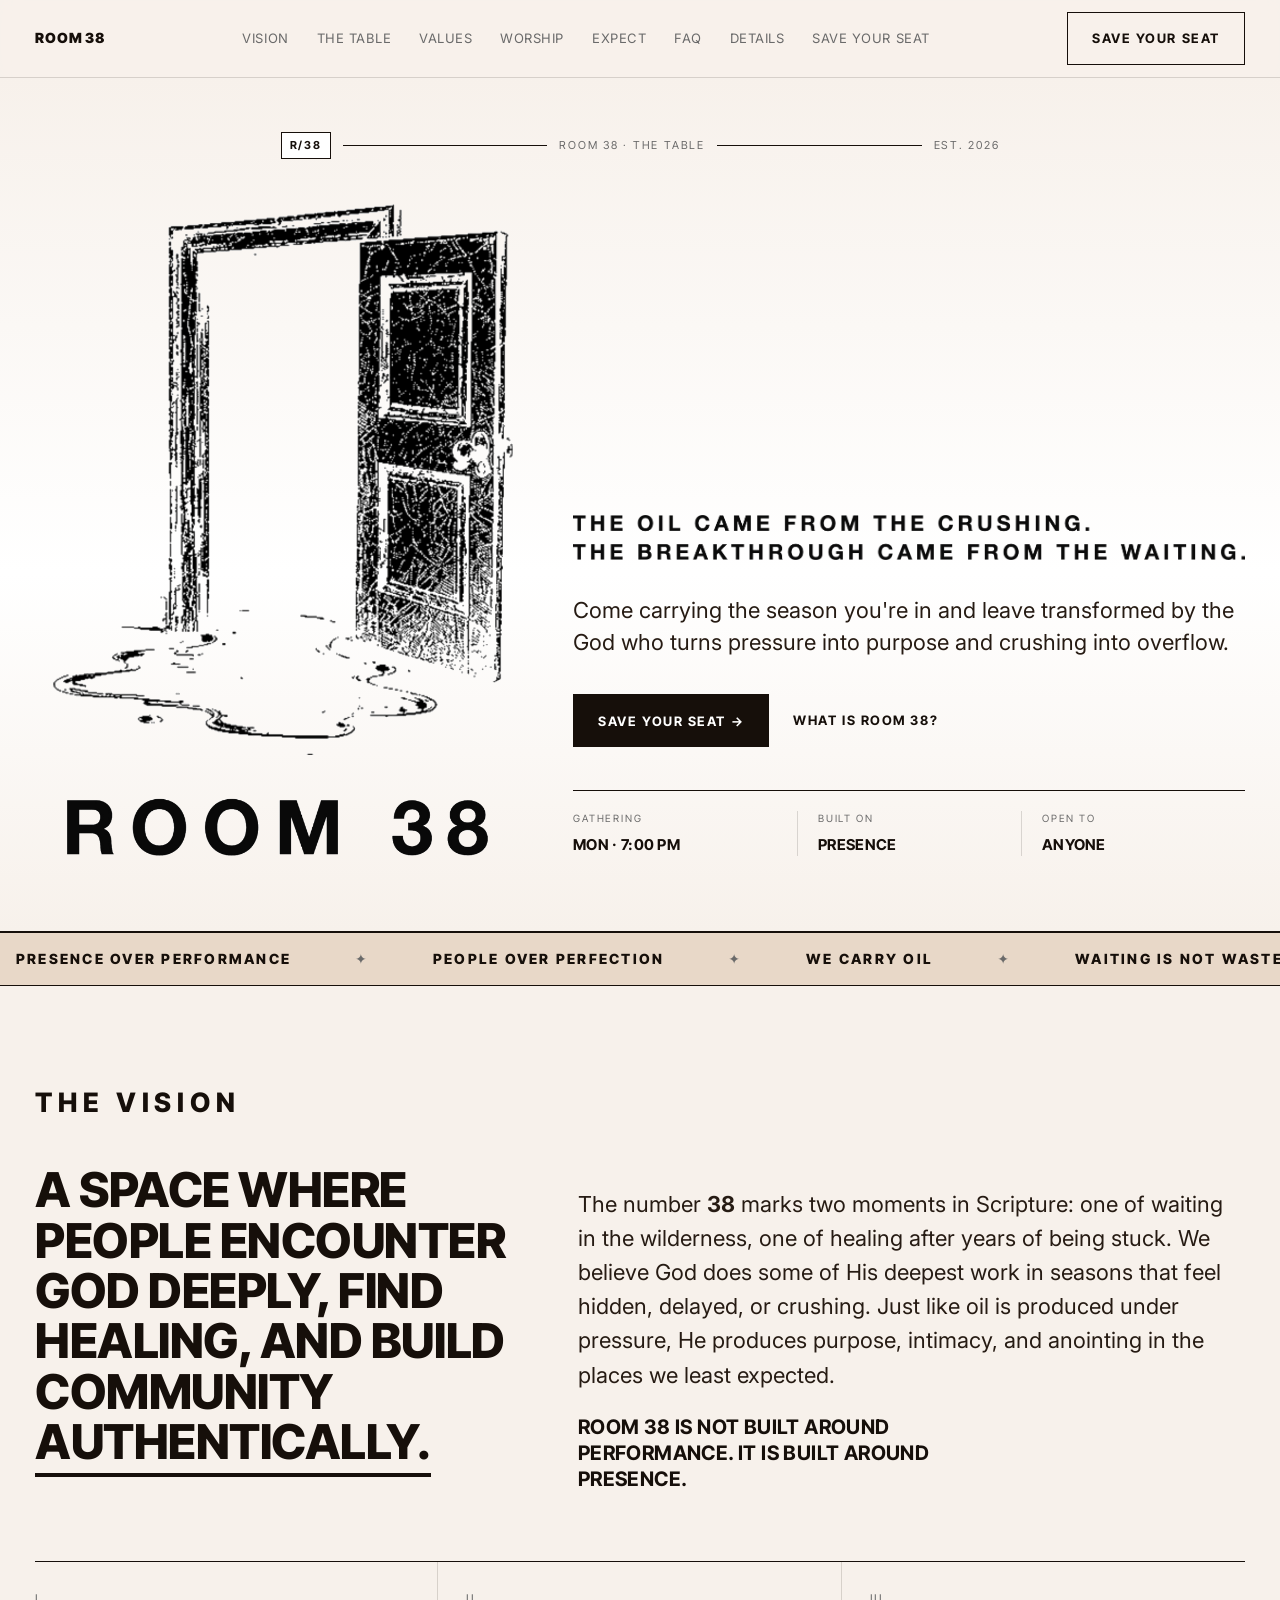
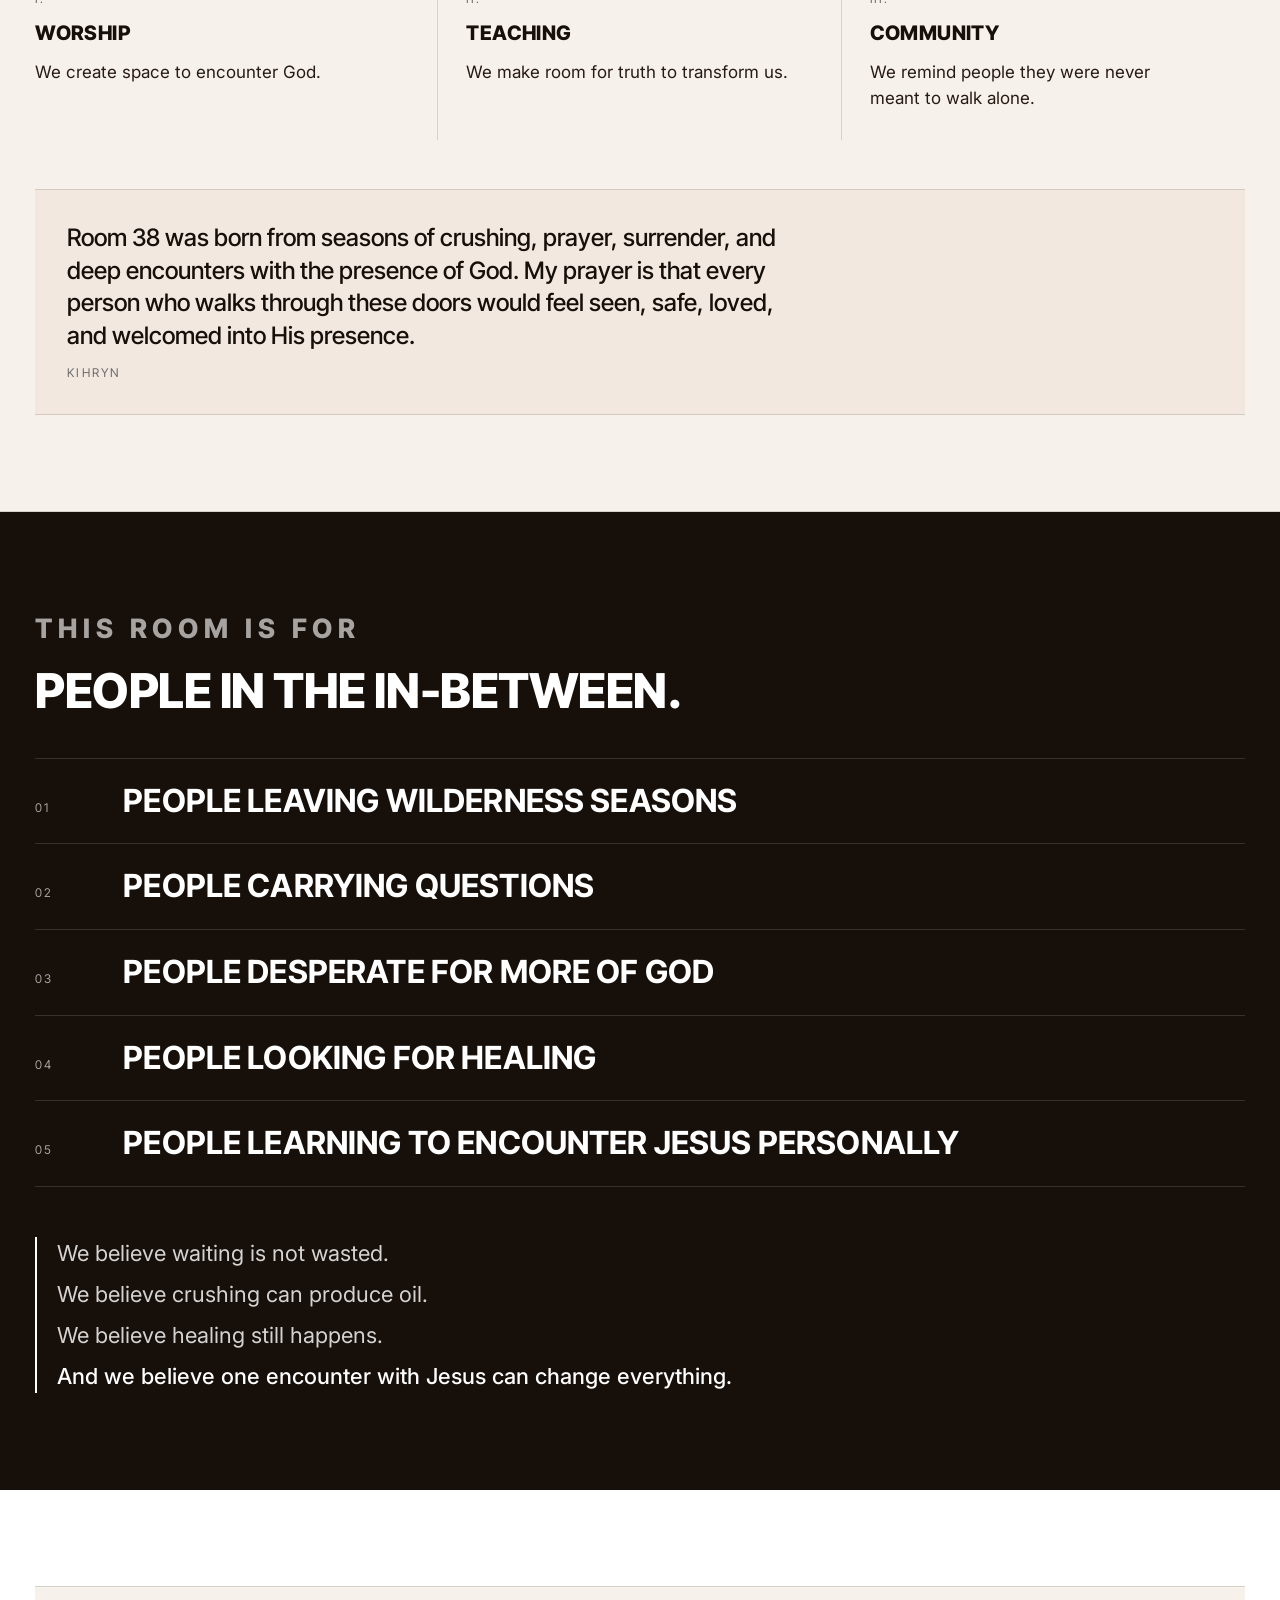
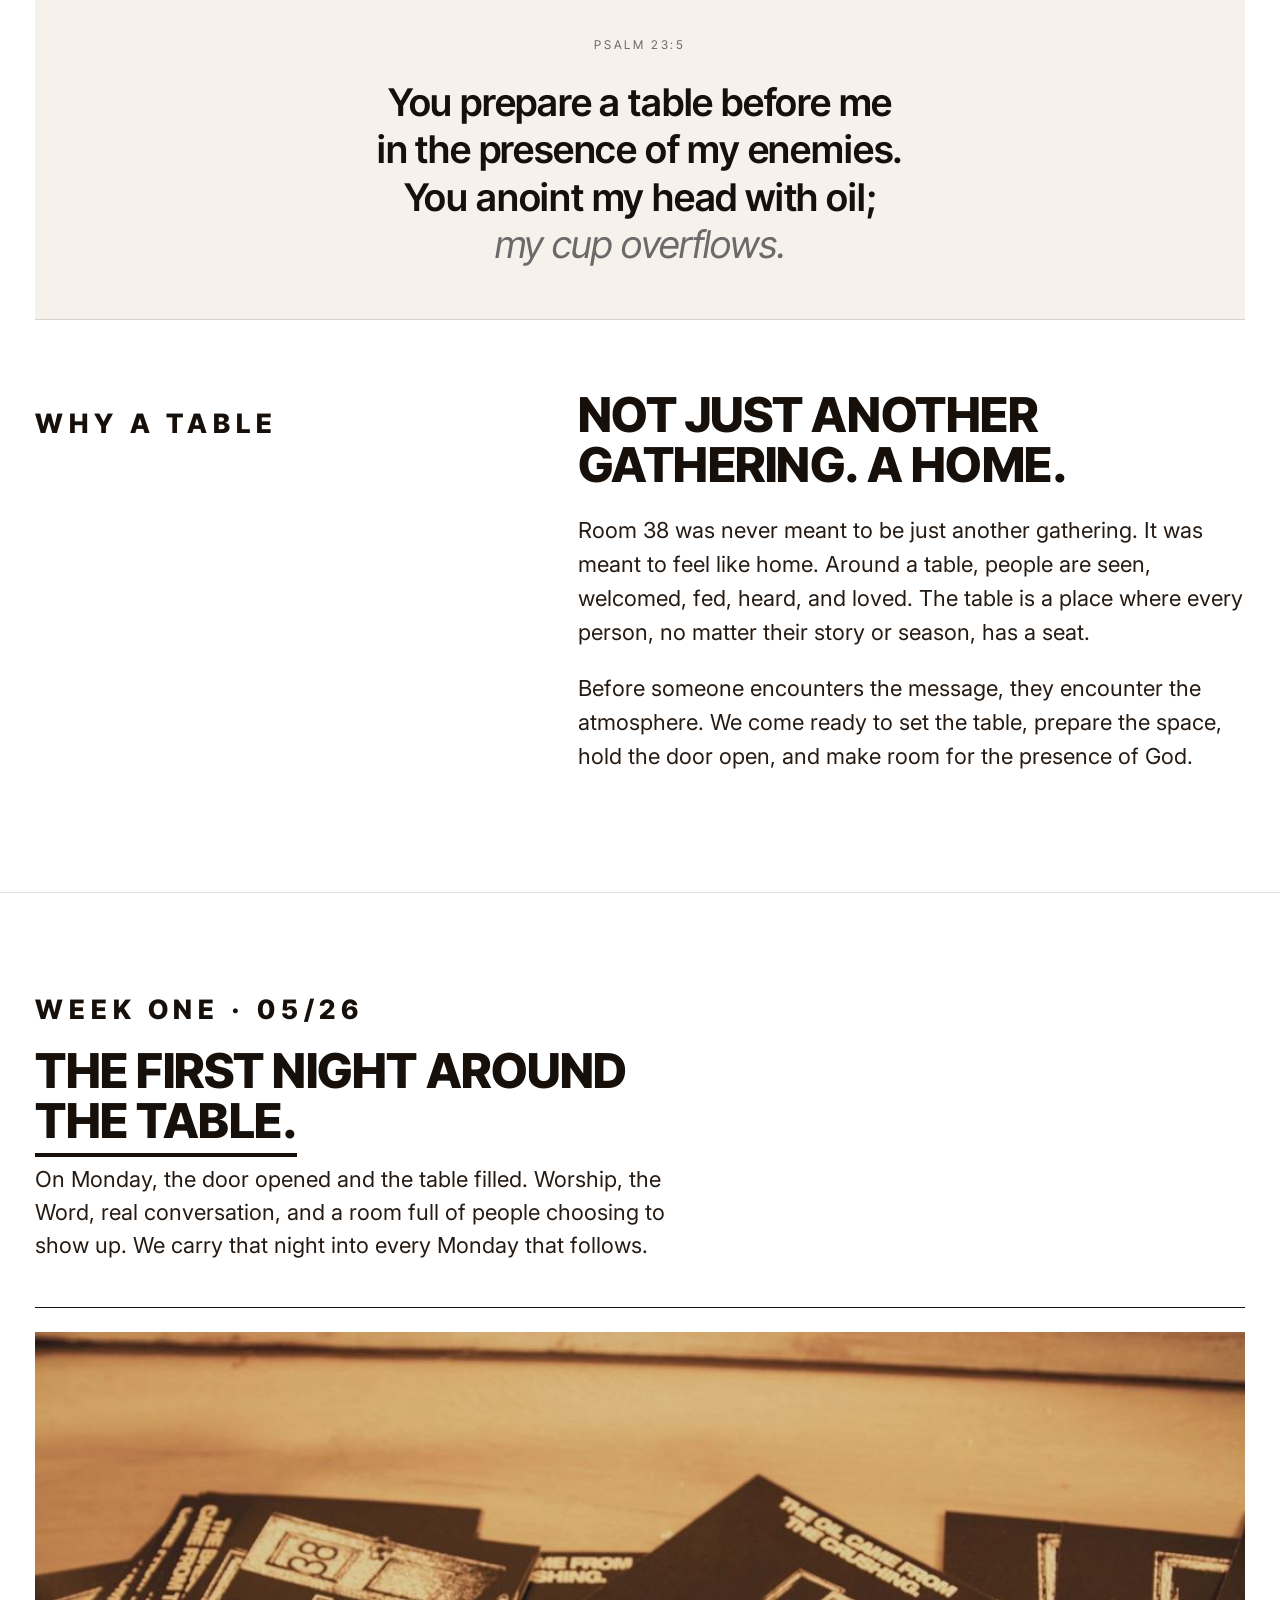
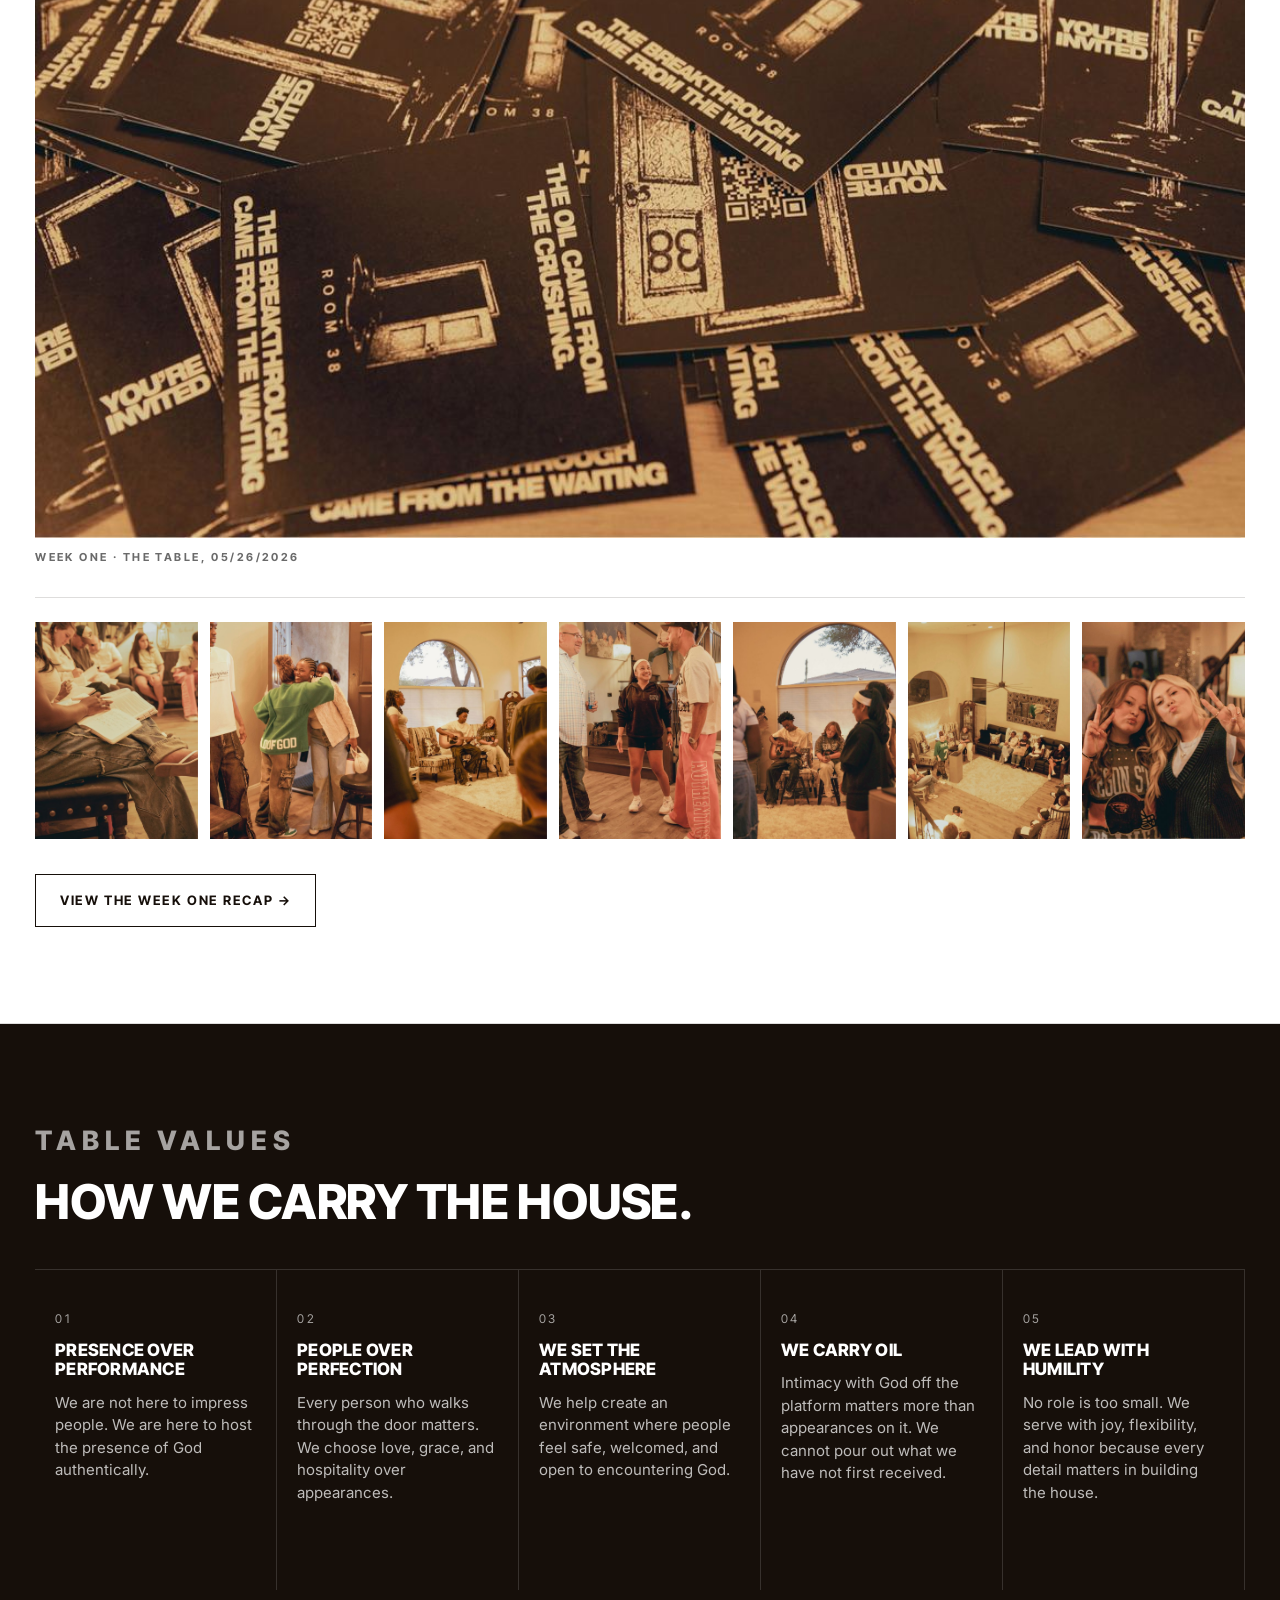
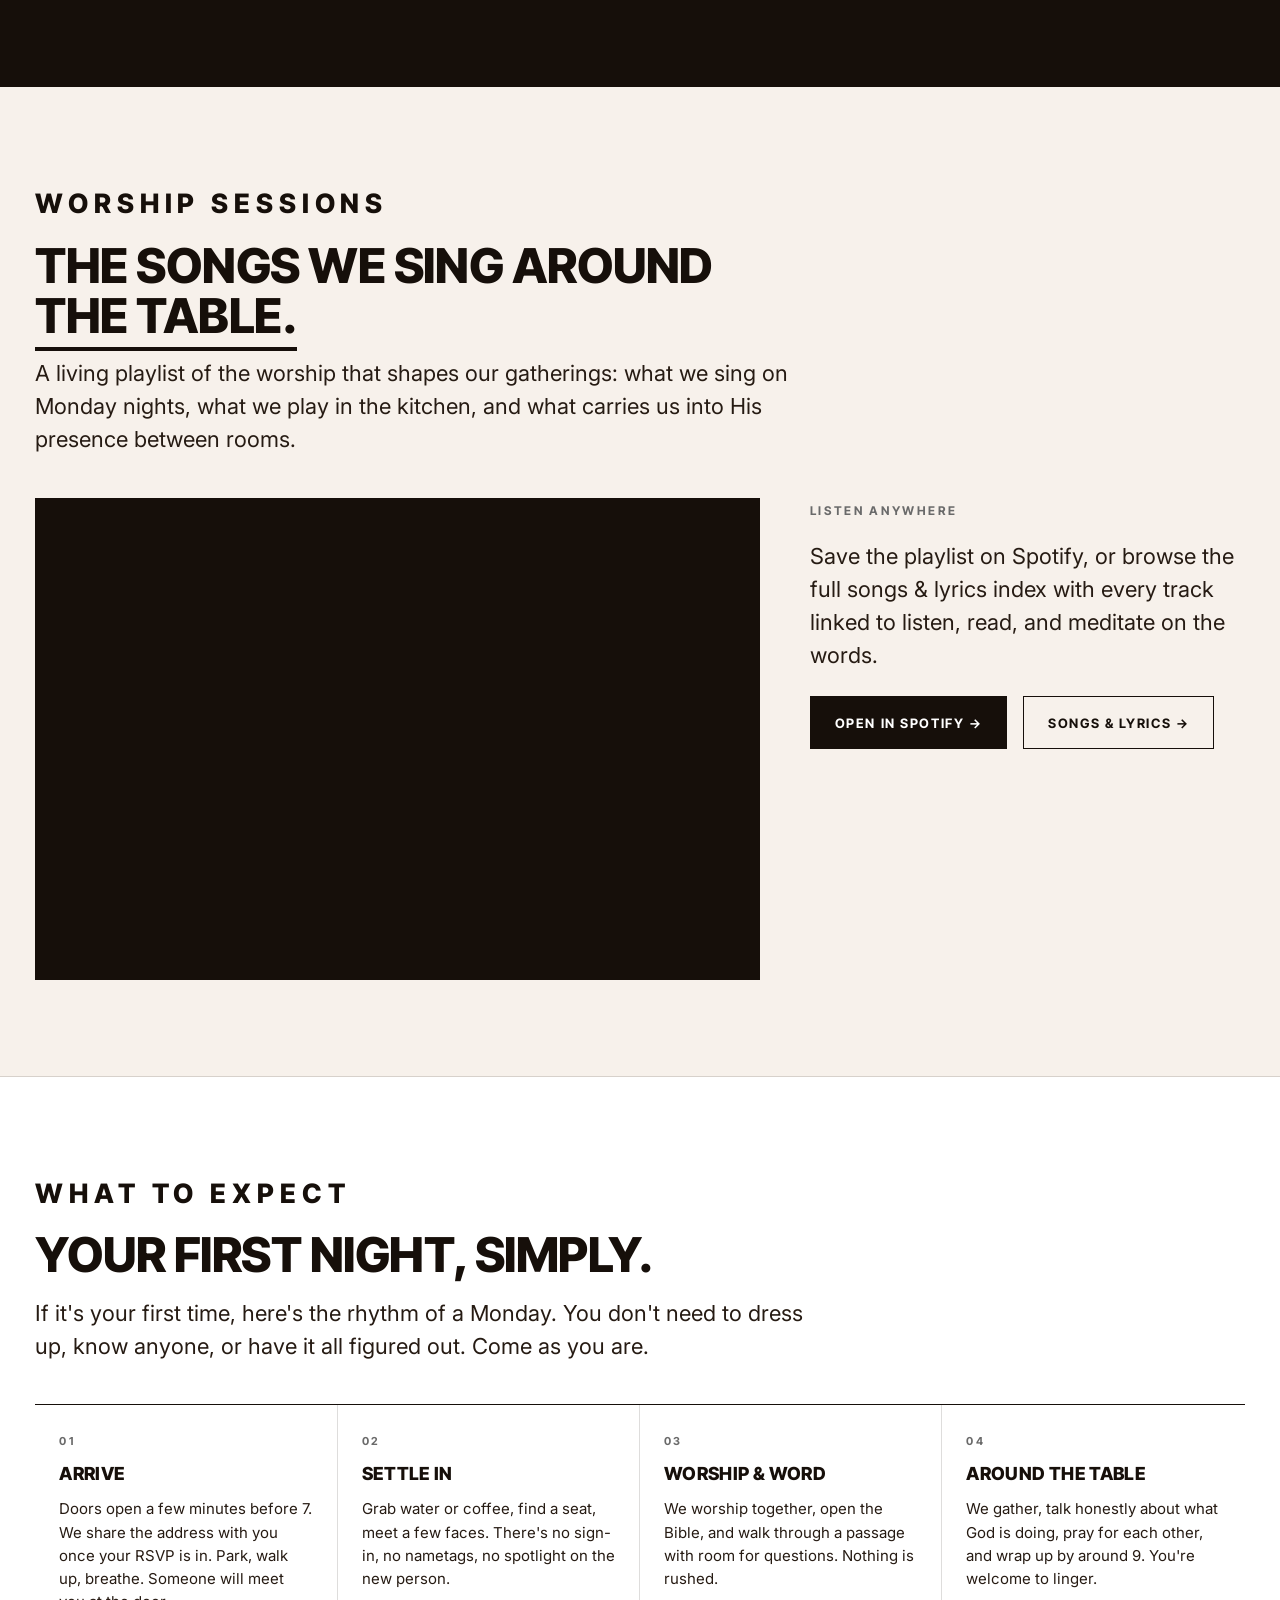
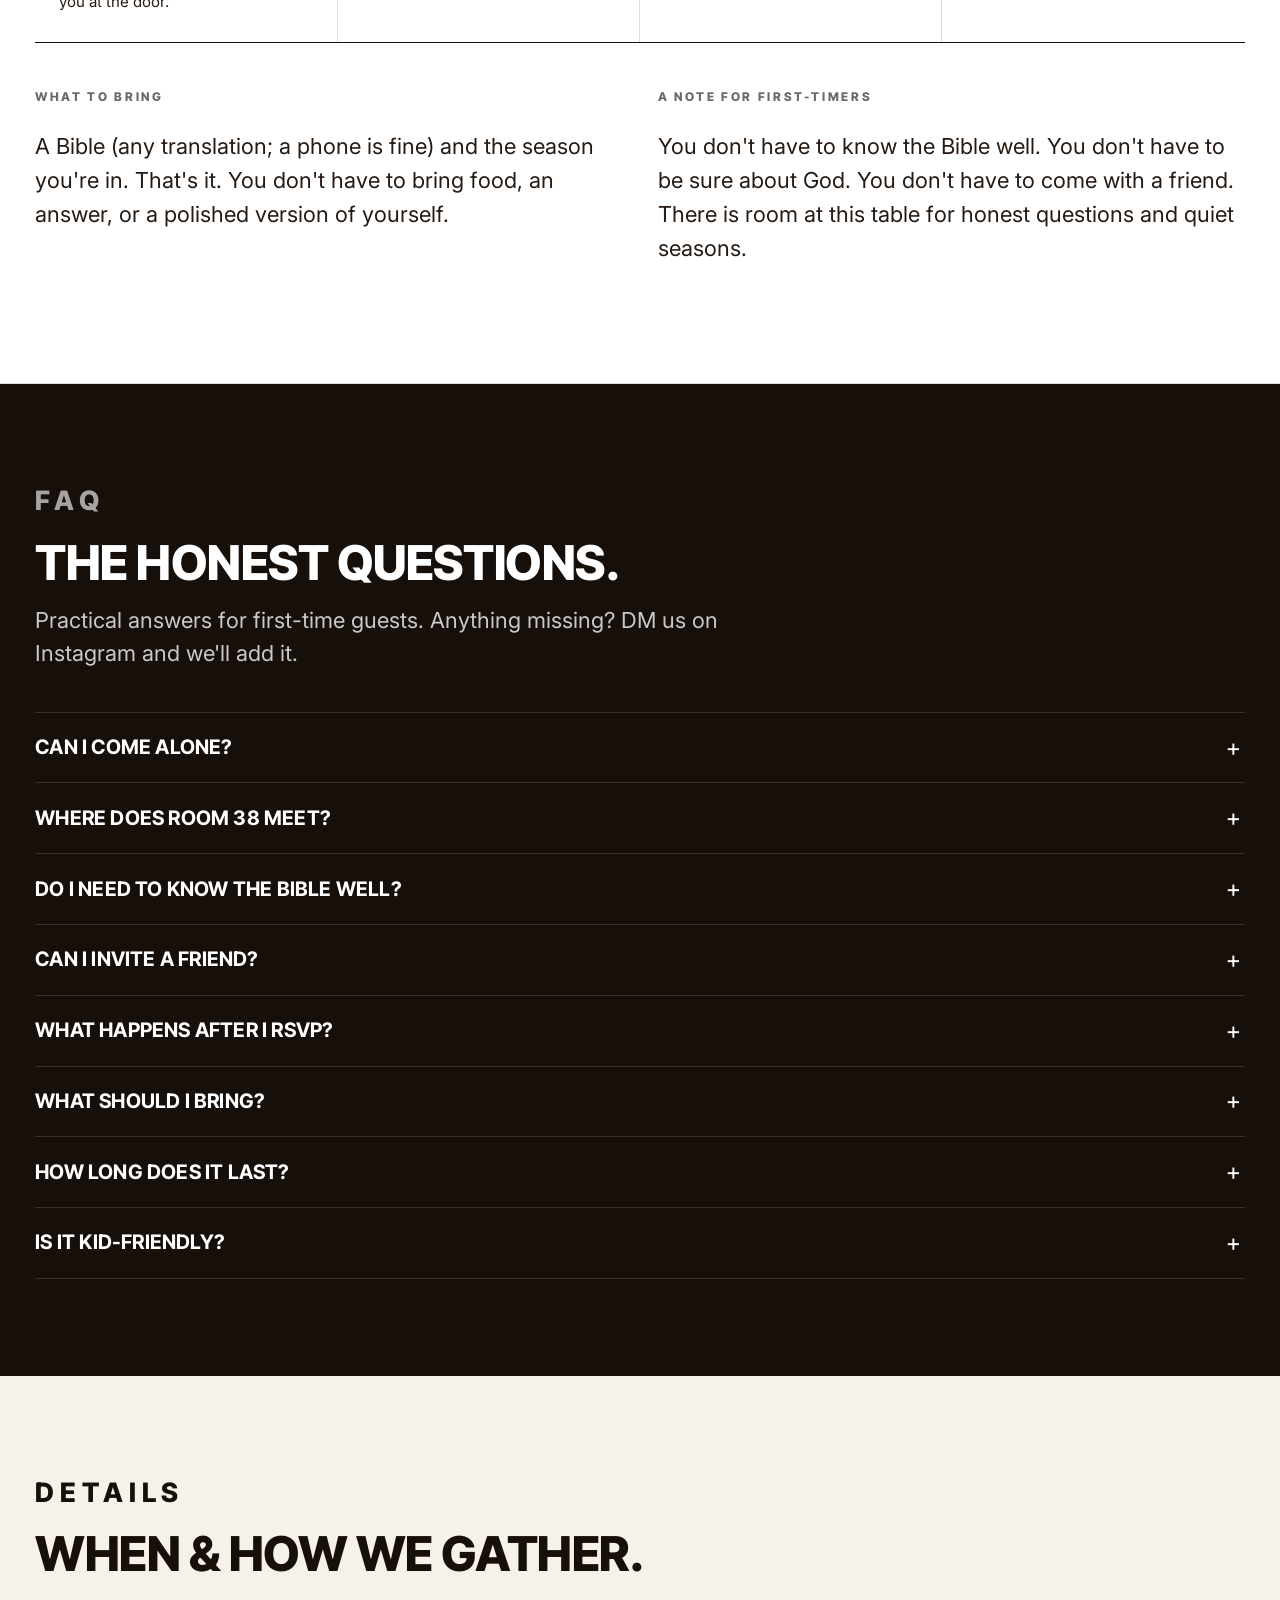
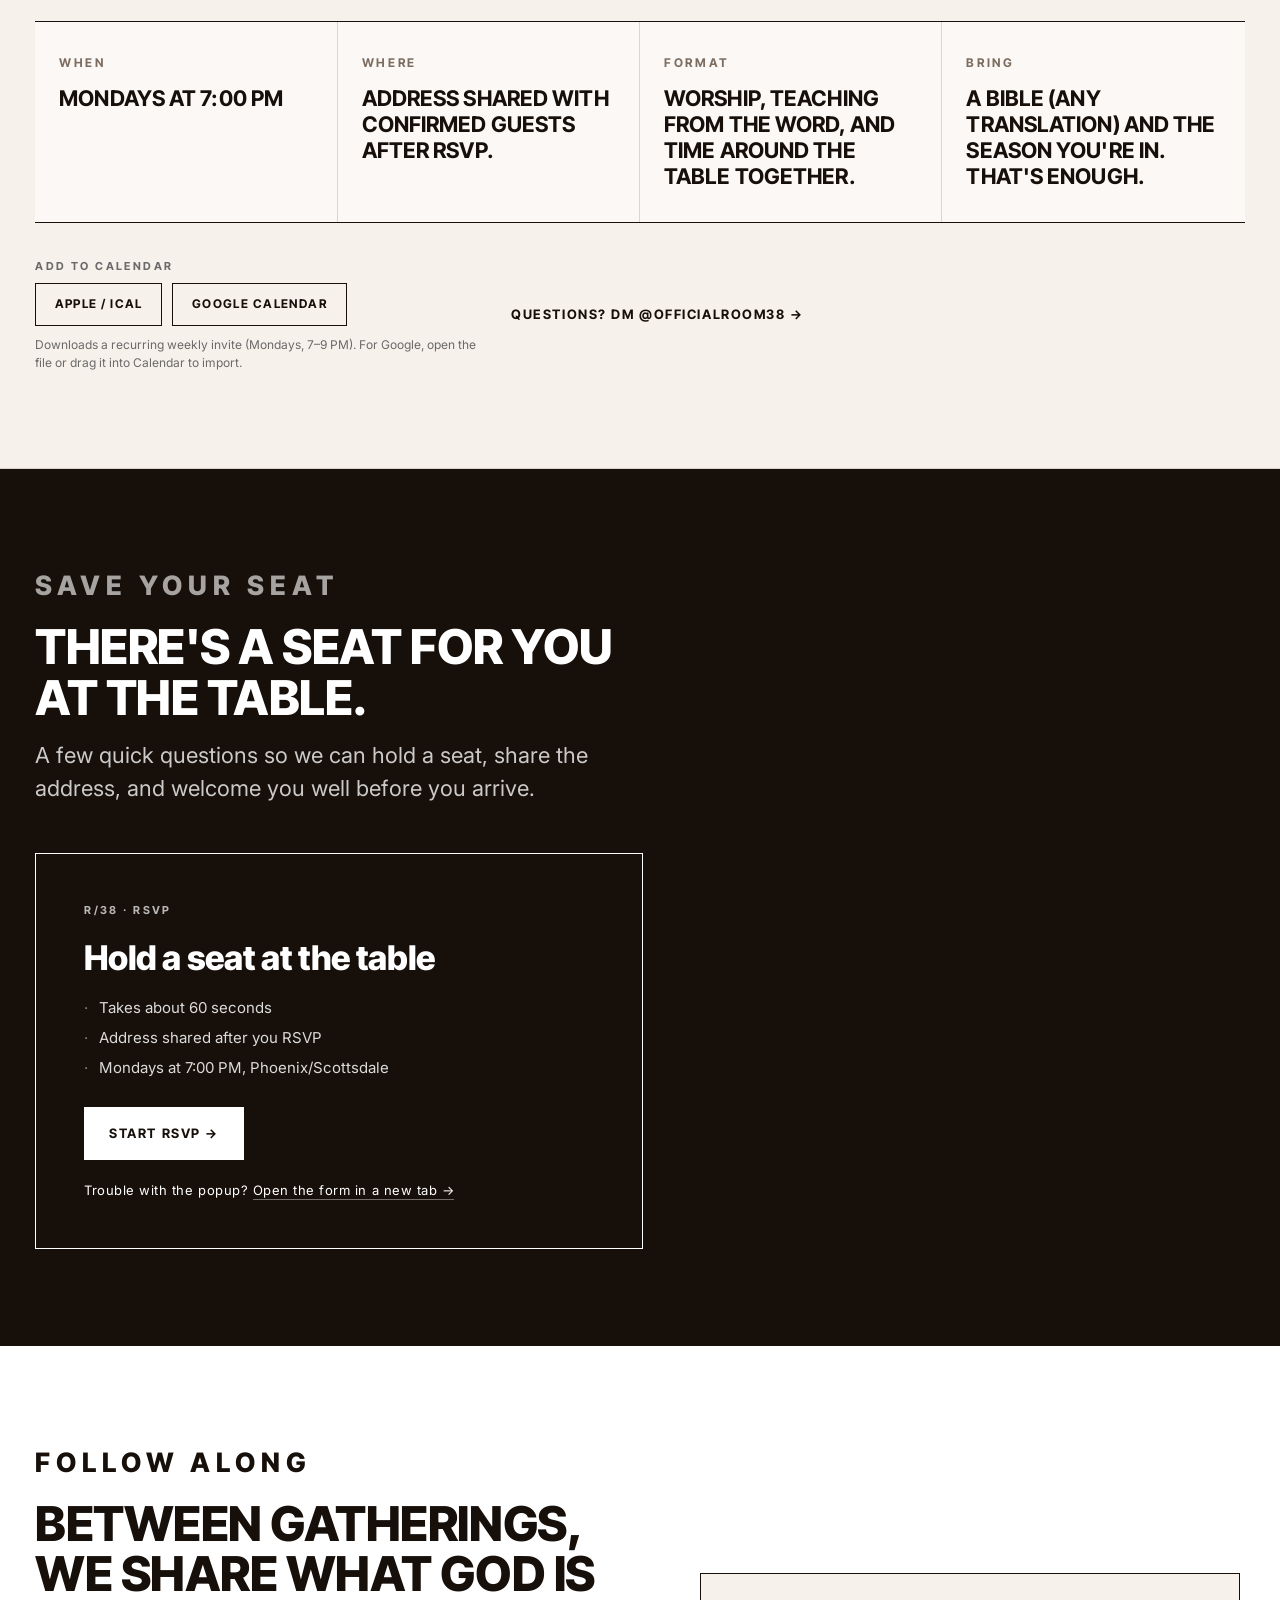
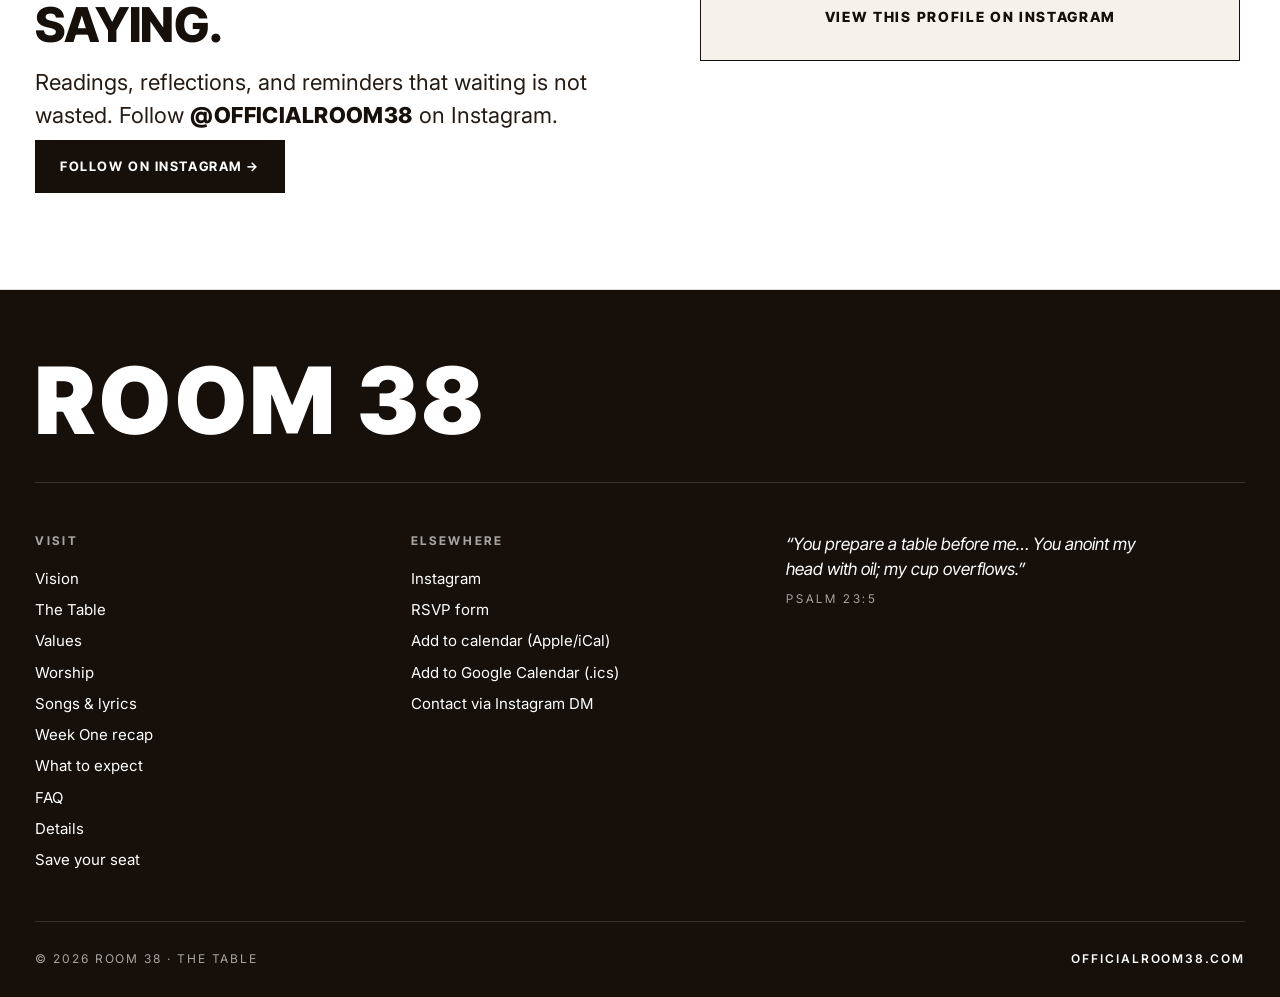
==== commit 55dd48e4: "Fix recurring calendar invite downloads" ====
--- a/index.html
+++ b/index.html
@@ -65,7 +65,7 @@
       }
     </script>
 
-    <link rel="stylesheet" href="styles.css?v=13" />
+    <link rel="stylesheet" href="styles.css?v=14" />
   </head>
   <body>
     <a href="#main" class="skip-link">Skip to content</a>
@@ -728,15 +728,15 @@
                   Apple / iCal
                 </a>
                 <a
-                  href="https://www.google.com/calendar/render?action=TEMPLATE&amp;text=Room+38+%C2%B7+The+Table&amp;dates=20260105T190000%2F20260105T210000&amp;ctz=America%2FPhoenix&amp;recur=RRULE%3AFREQ%3DWEEKLY%3BWKST%3DSU%3BBYDAY%3DMO&amp;details=A+Bible+study+gathering+called+The+Table.+Worship%2C+teaching+from+the+Word%2C+and+time+around+the+table+together.+Bring+a+Bible+and+the+season+you%27re+in.%0A%0ARSVP%3A+https%3A%2F%2Fofficialroom38.com%2F%23join&amp;location=Address+shared+with+confirmed+guests+after+RSVP&amp;sf=true&amp;output=xml"
+                  href="assets/room38-the-table.ics"
                   class="btn btn-ghost btn-calendar"
                   data-calendar-google
-                  target="_blank"
-                  rel="noopener"
+                  download="room38-the-table.ics"
                 >
                   Google Calendar
                 </a>
               </div>
+              <p class="calendar-add-help">Downloads a recurring weekly invite (Mondays, 7&ndash;9 PM). For Google, open the file or drag it into Calendar to import.</p>
             </div>
             <a
               href="https://instagram.com/officialroom38"
@@ -874,12 +874,7 @@
                 <a href="assets/room38-the-table.ics" data-calendar-ics download="room38-the-table.ics">Add to calendar (Apple/iCal)</a>
               </li>
               <li>
-                <a
-                  href="https://www.google.com/calendar/render?action=TEMPLATE&amp;text=Room+38+%C2%B7+The+Table&amp;dates=20260105T190000%2F20260105T210000&amp;ctz=America%2FPhoenix&amp;recur=RRULE%3AFREQ%3DWEEKLY%3BWKST%3DSU%3BBYDAY%3DMO&amp;details=A+Bible+study+gathering+called+The+Table.+Worship%2C+teaching+from+the+Word%2C+and+time+around+the+table+together.+Bring+a+Bible+and+the+season+you%27re+in.%0A%0ARSVP%3A+https%3A%2F%2Fofficialroom38.com%2F%23join&amp;location=Address+shared+with+confirmed+guests+after+RSVP&amp;sf=true&amp;output=xml"
-                  data-calendar-google
-                  target="_blank"
-                  rel="noopener"
-                >Add to Google Calendar</a>
+                <a href="assets/room38-the-table.ics" data-calendar-google download="room38-the-table.ics">Add to Google Calendar (.ics)</a>
               </li>
               <li>
                 <a href="https://instagram.com/officialroom38" target="_blank" rel="noopener">Contact via Instagram DM</a>
@@ -904,6 +899,6 @@
 
     <script src="//embed.typeform.com/next/embed.js" defer></script>
     <script async src="https://www.instagram.com/embed.js"></script>
-    <script src="script.js?v=6" defer></script>
+    <script src="script.js?v=7" defer></script>
   </body>
 </html>
--- a/styles.css
+++ b/styles.css
@@ -1299,6 +1299,13 @@
 .btn-calendar {
   padding: 0.7rem 1.15rem;
   font-size: 0.75rem;
+}
+.calendar-add-help {
+  margin: 0.1rem 0 0;
+  max-width: 28rem;
+  font-size: 0.75rem;
+  line-height: 1.5;
+  color: var(--muted);
 }
 
 @media (max-width: 819px) {
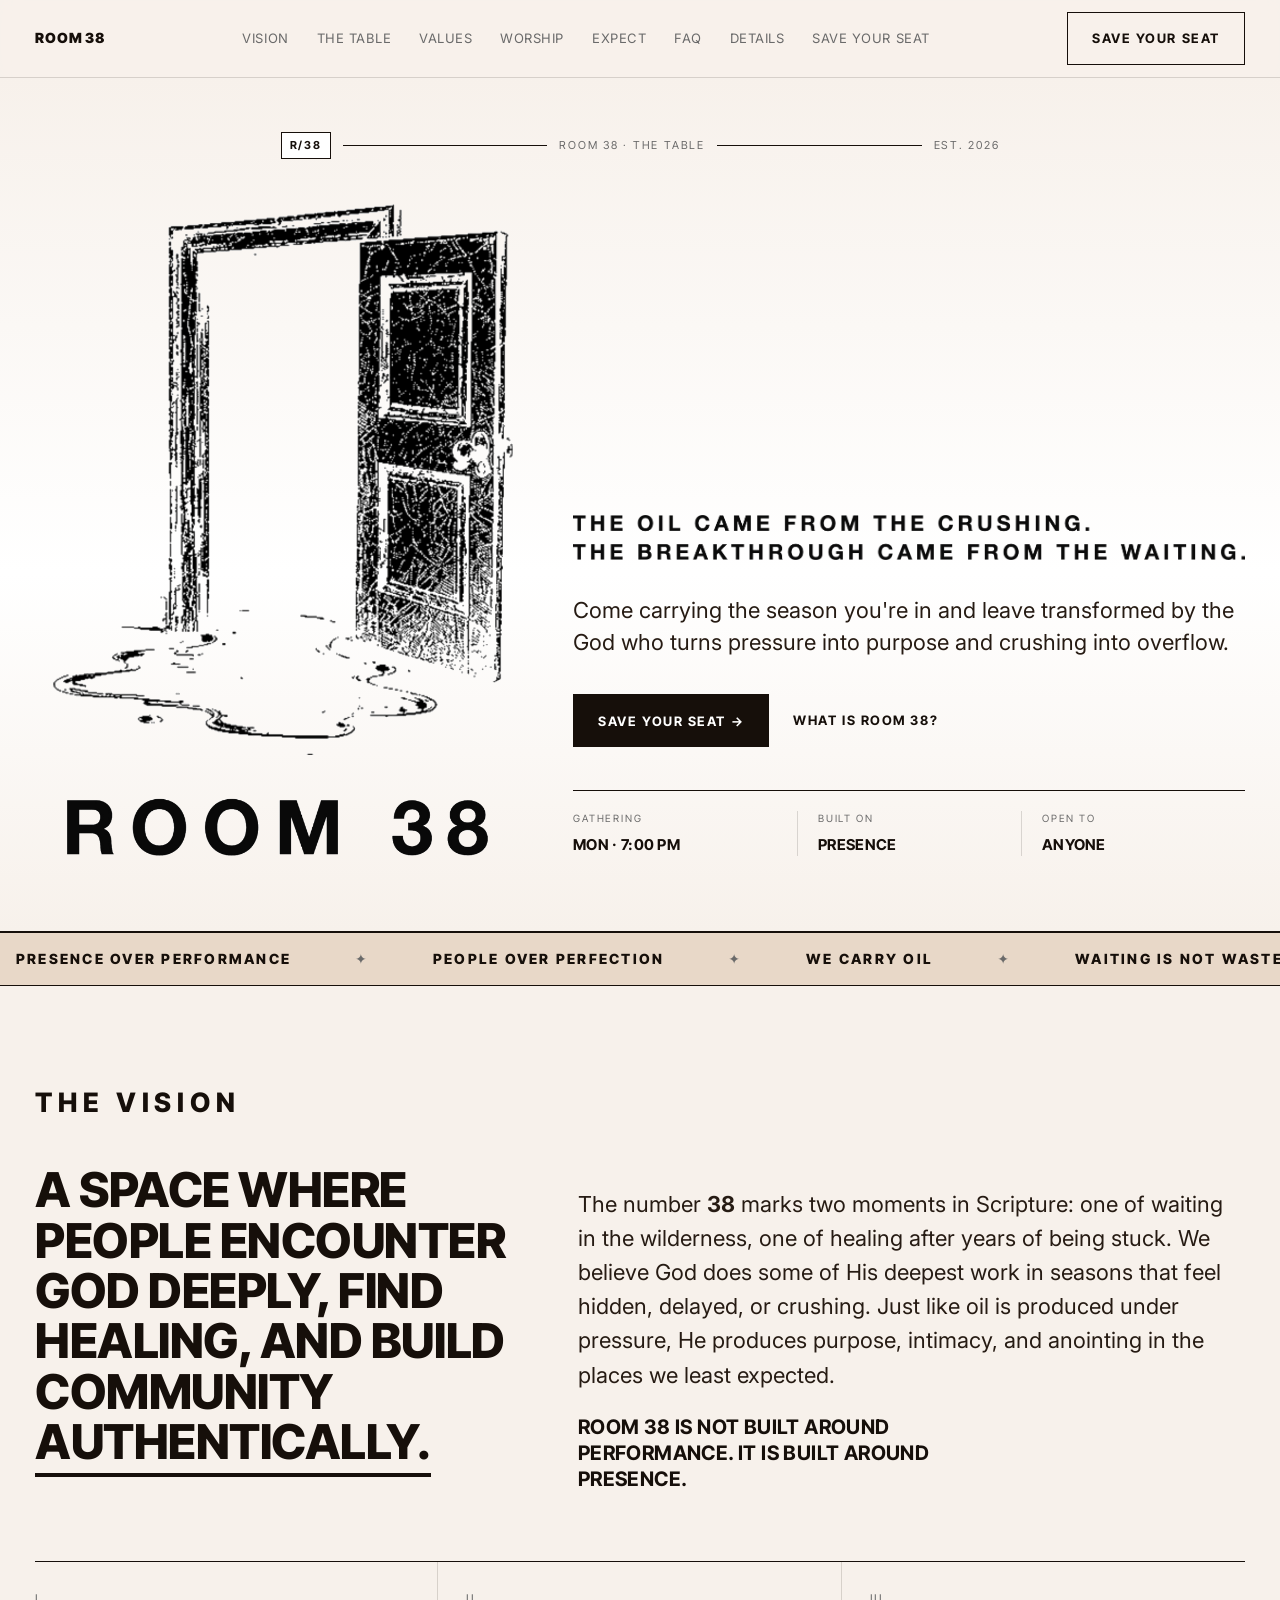
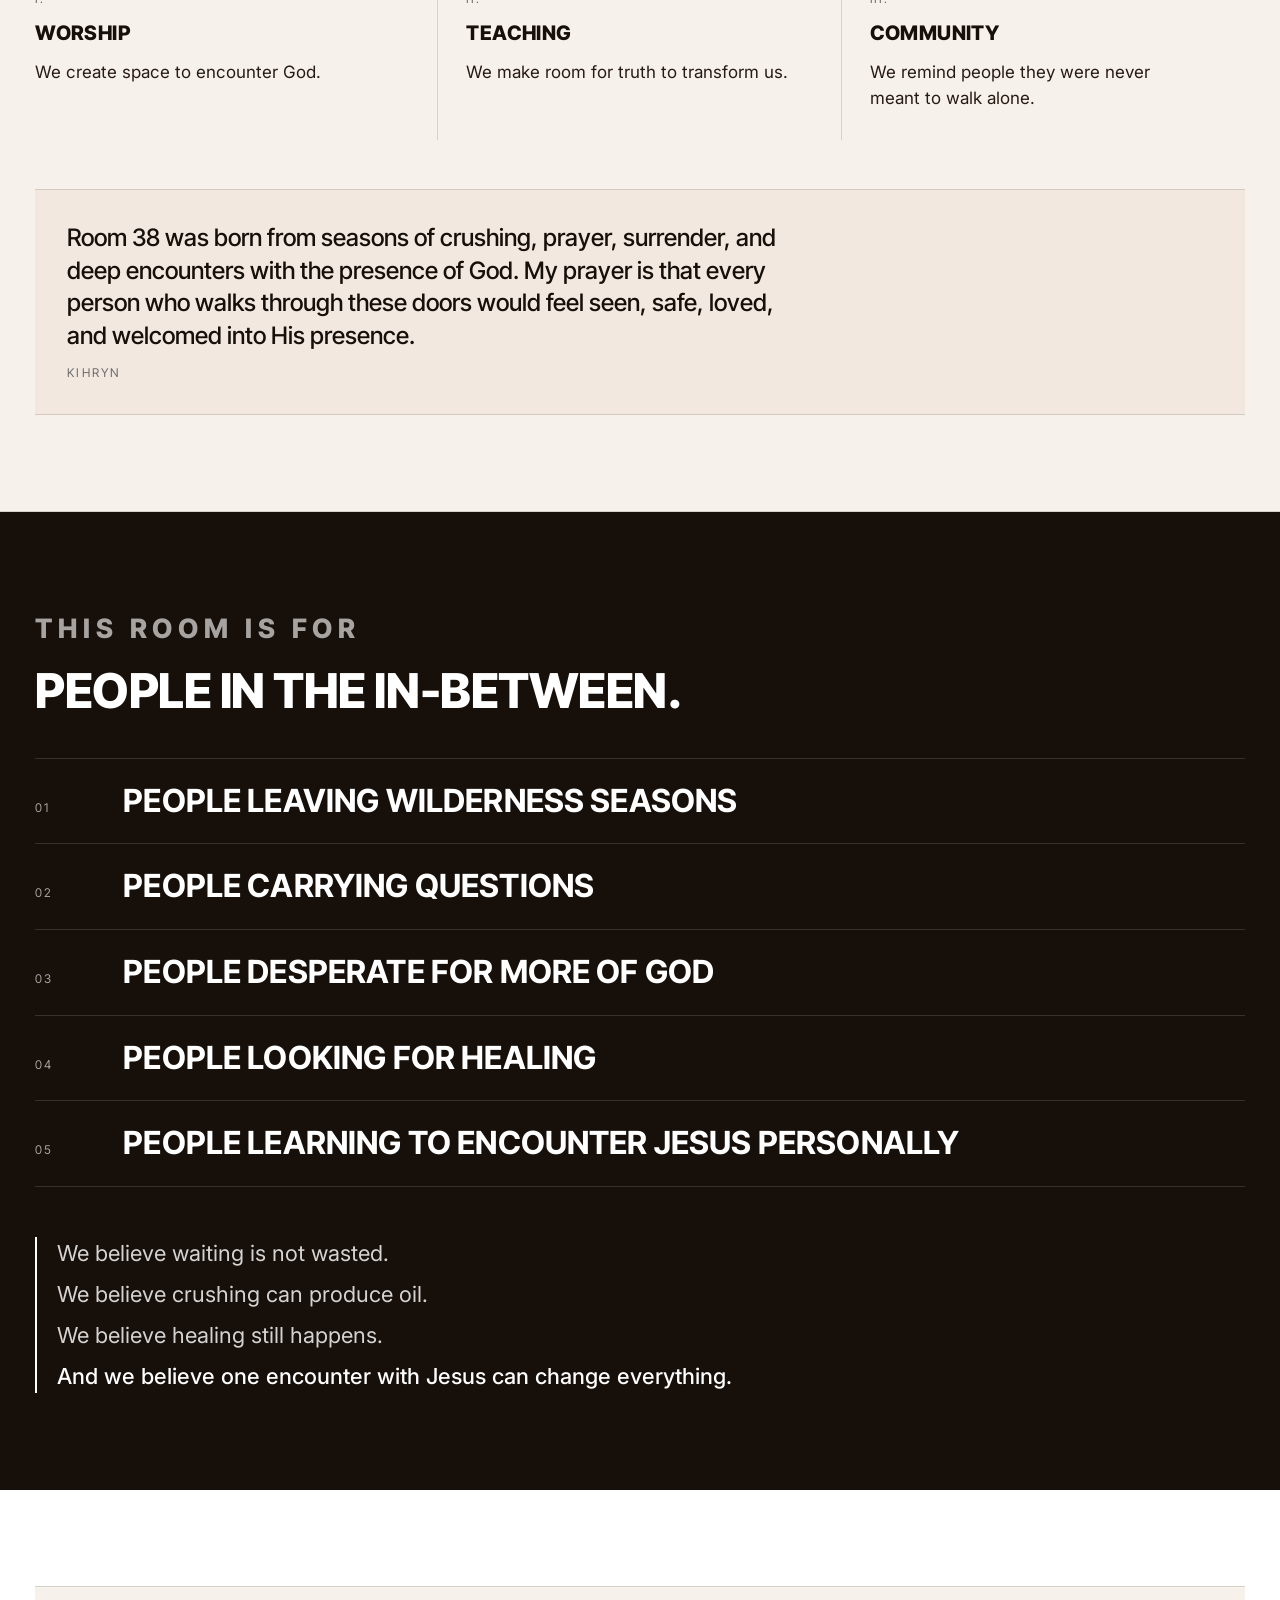
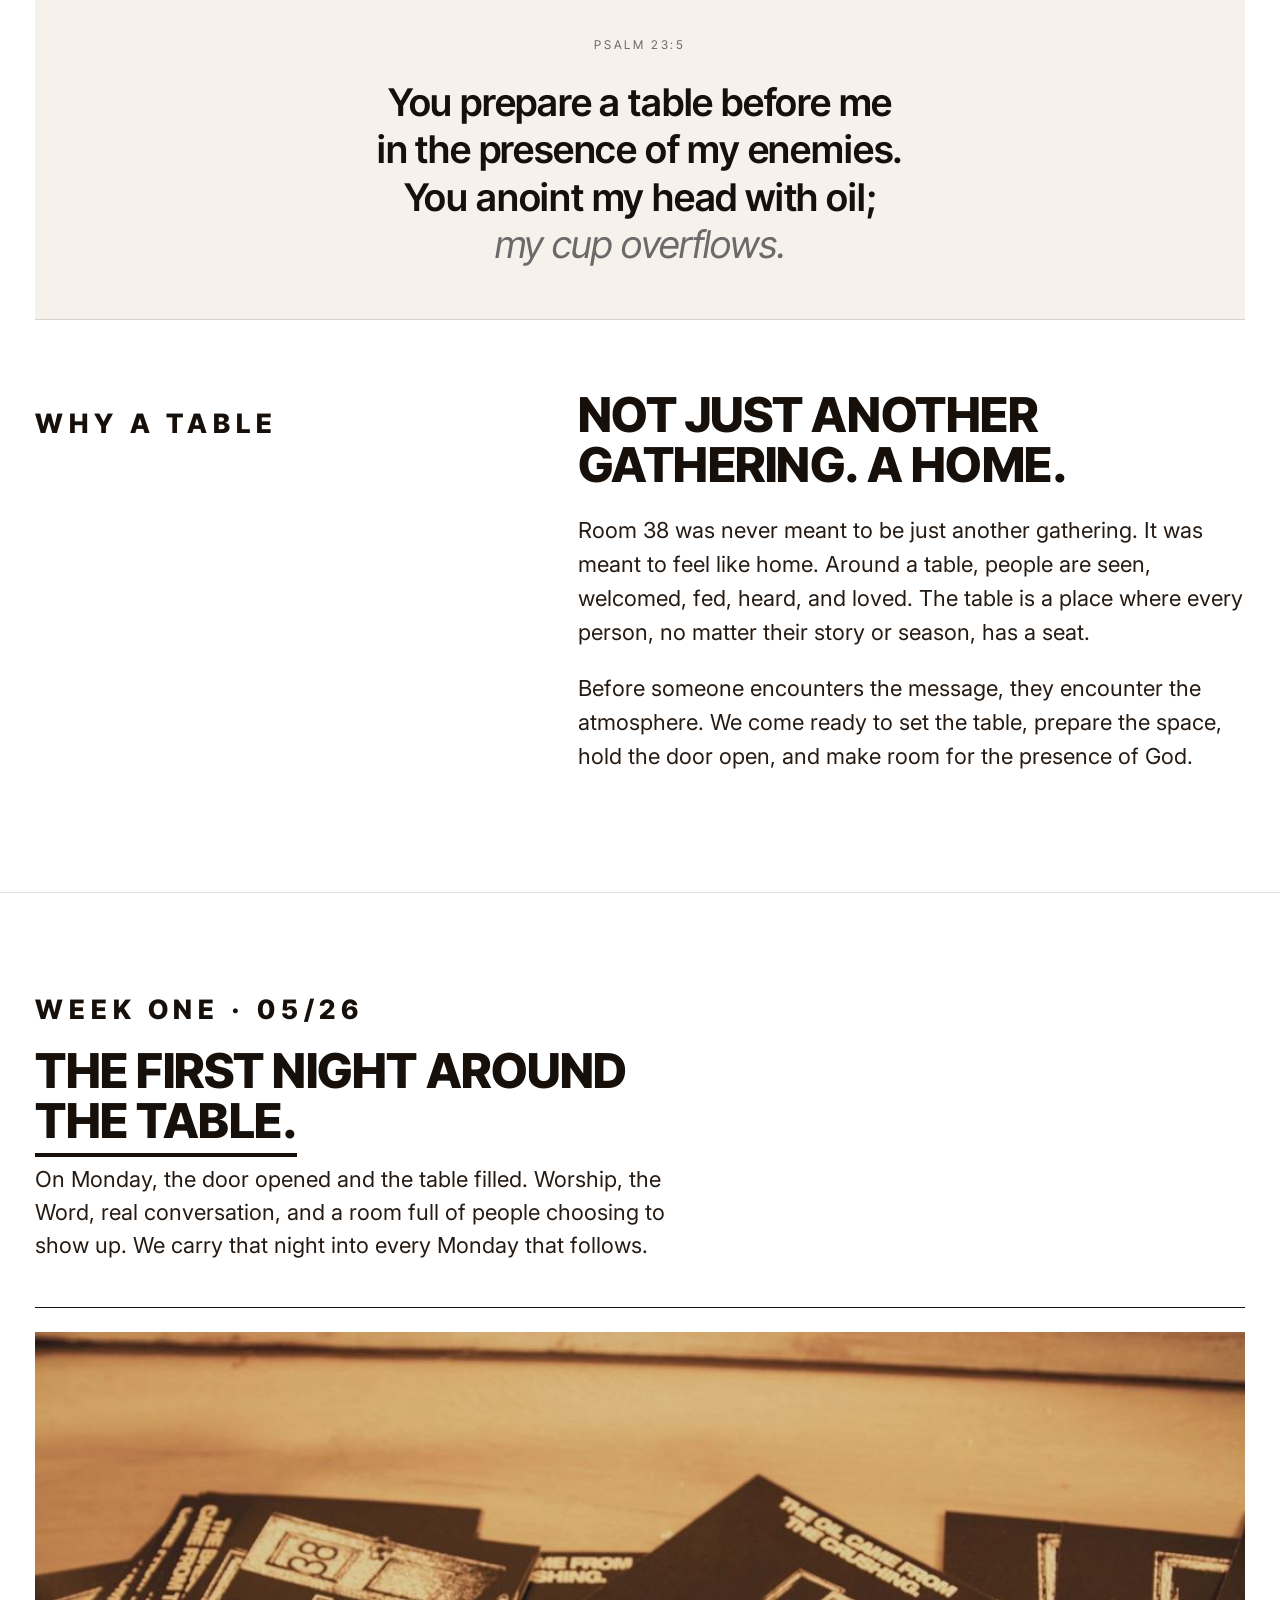
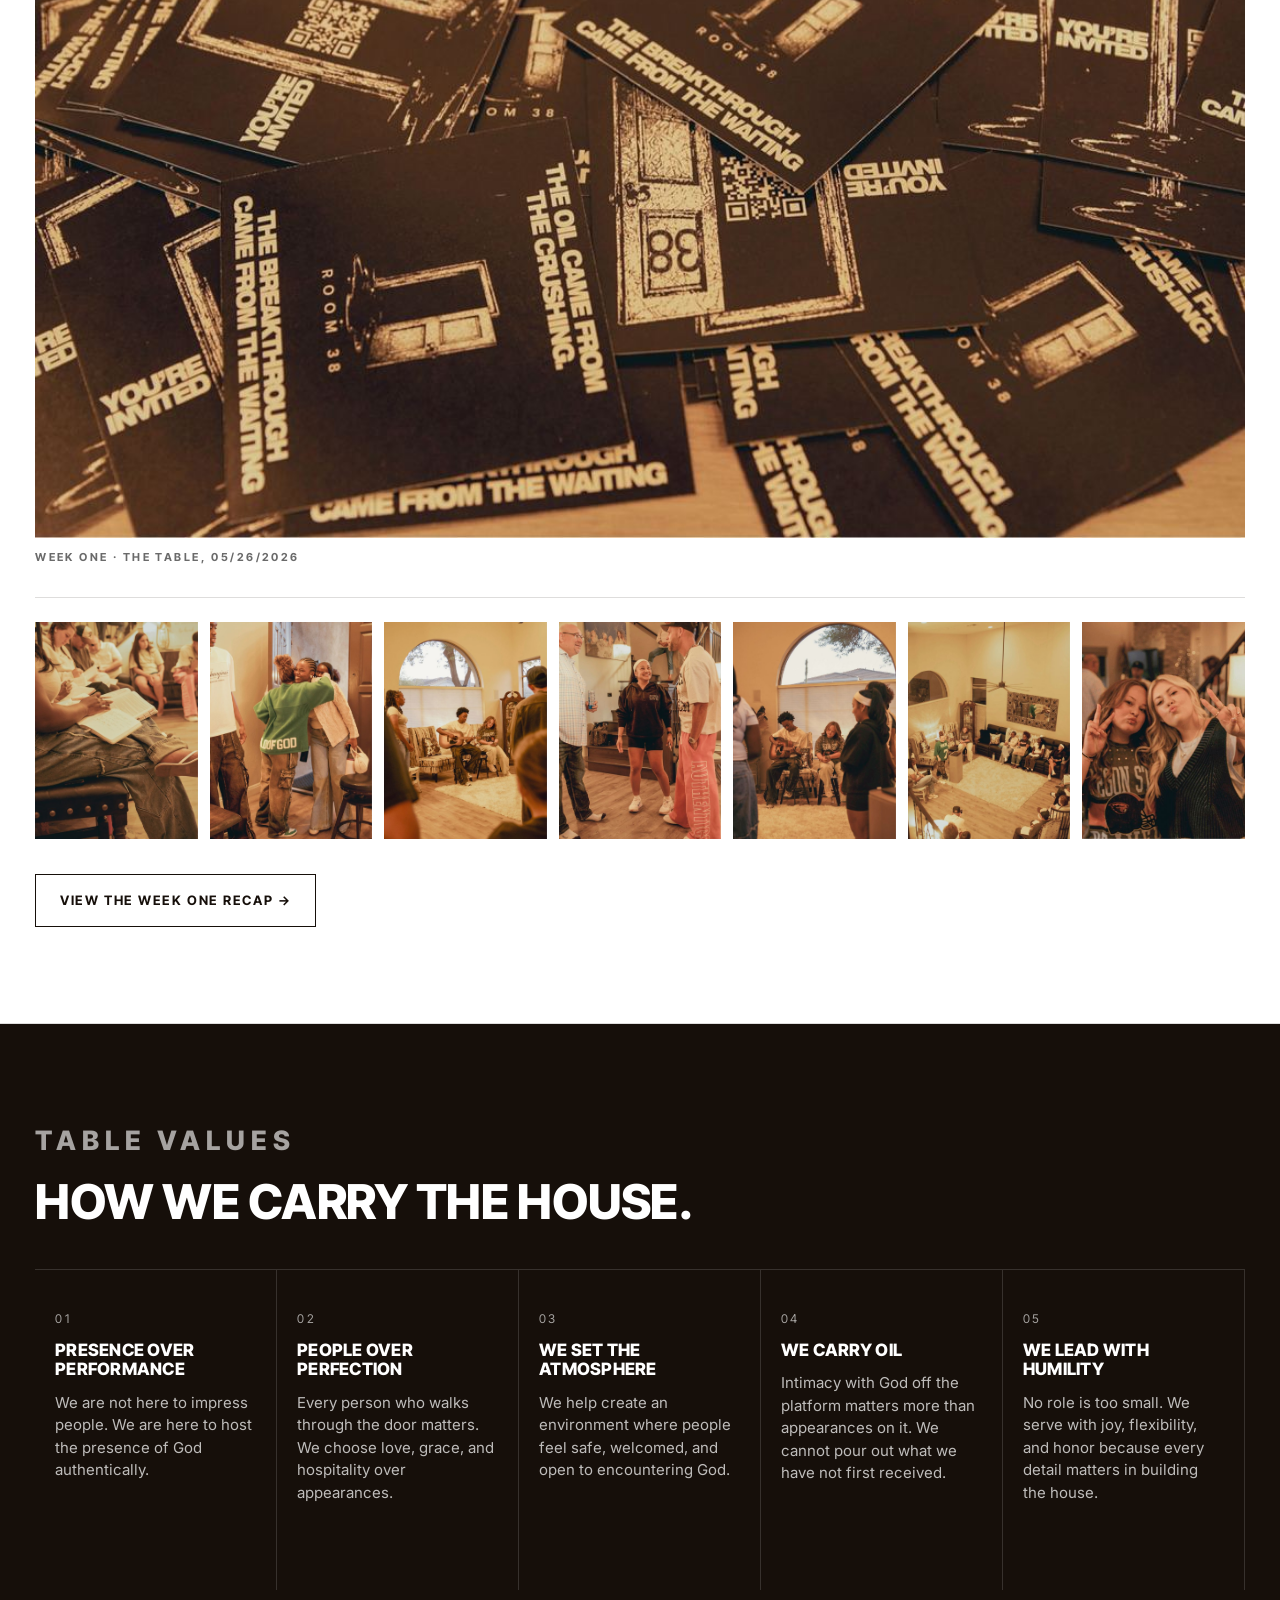
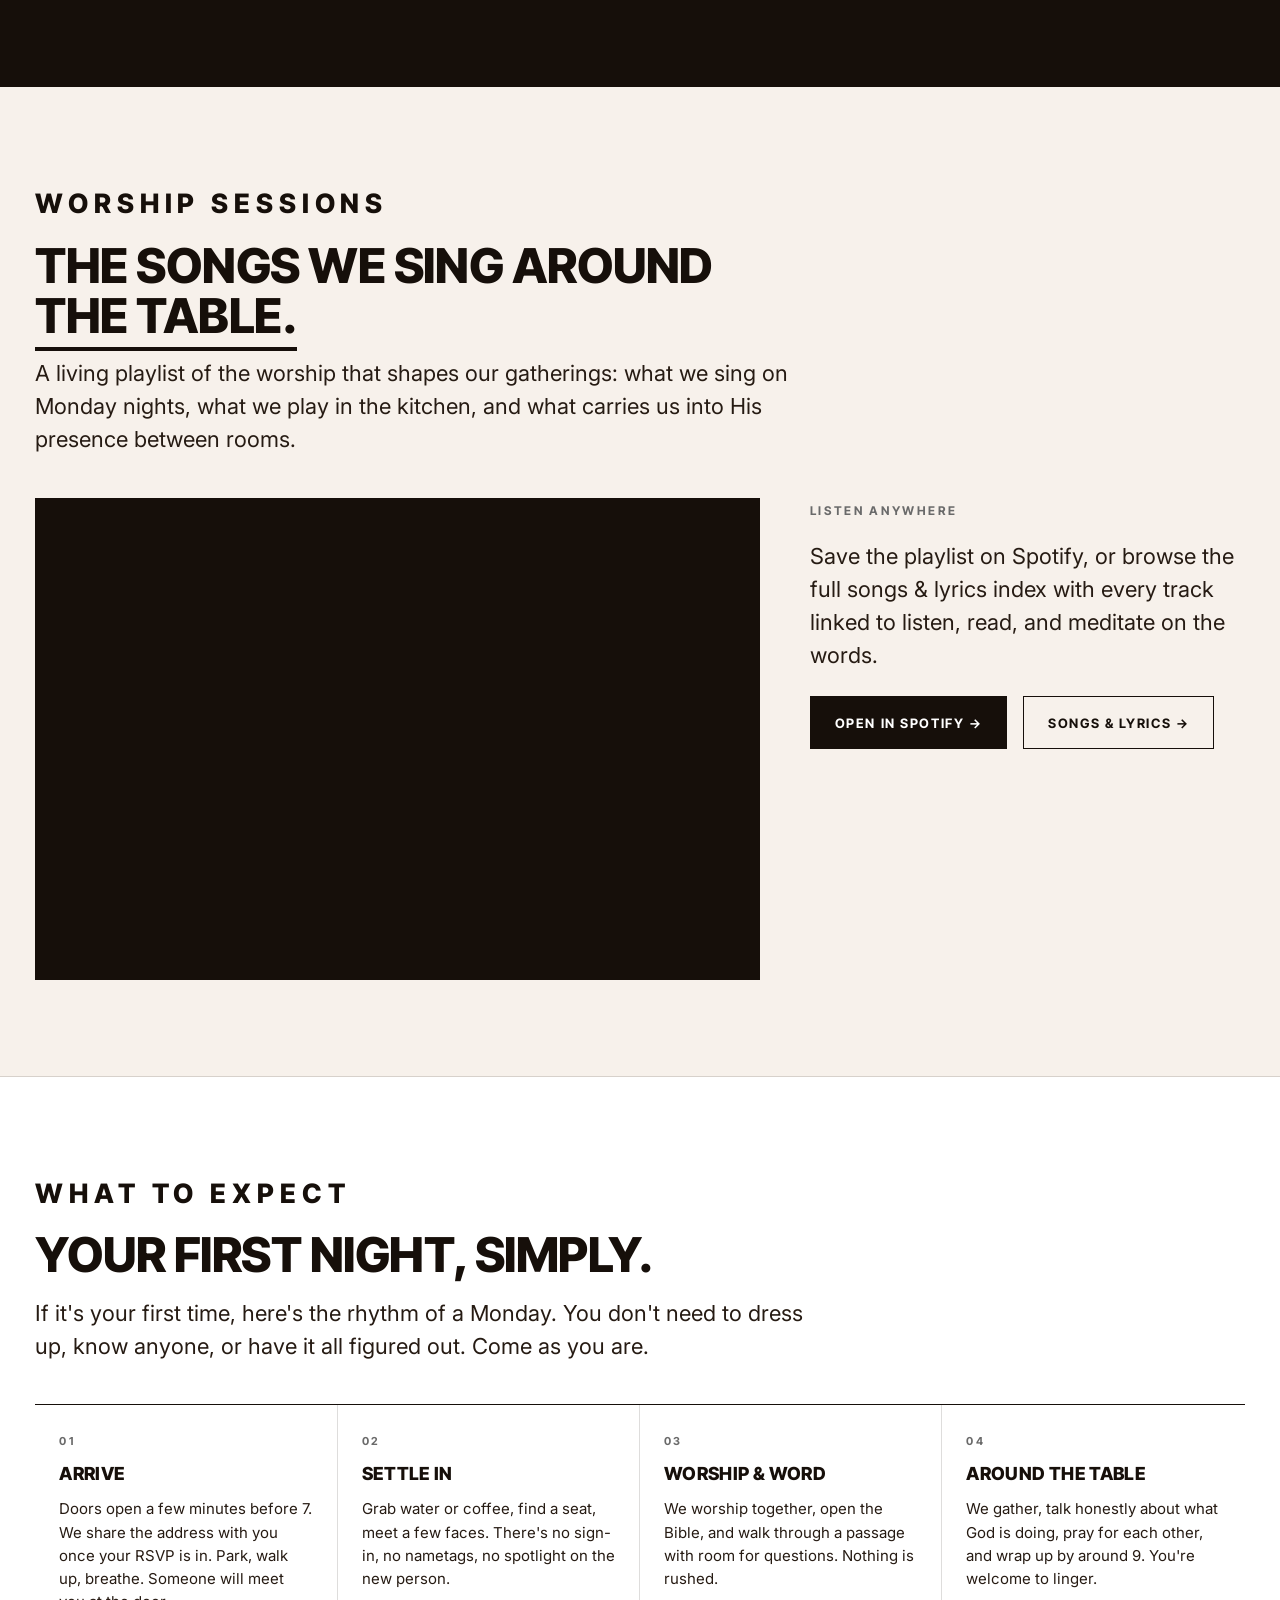
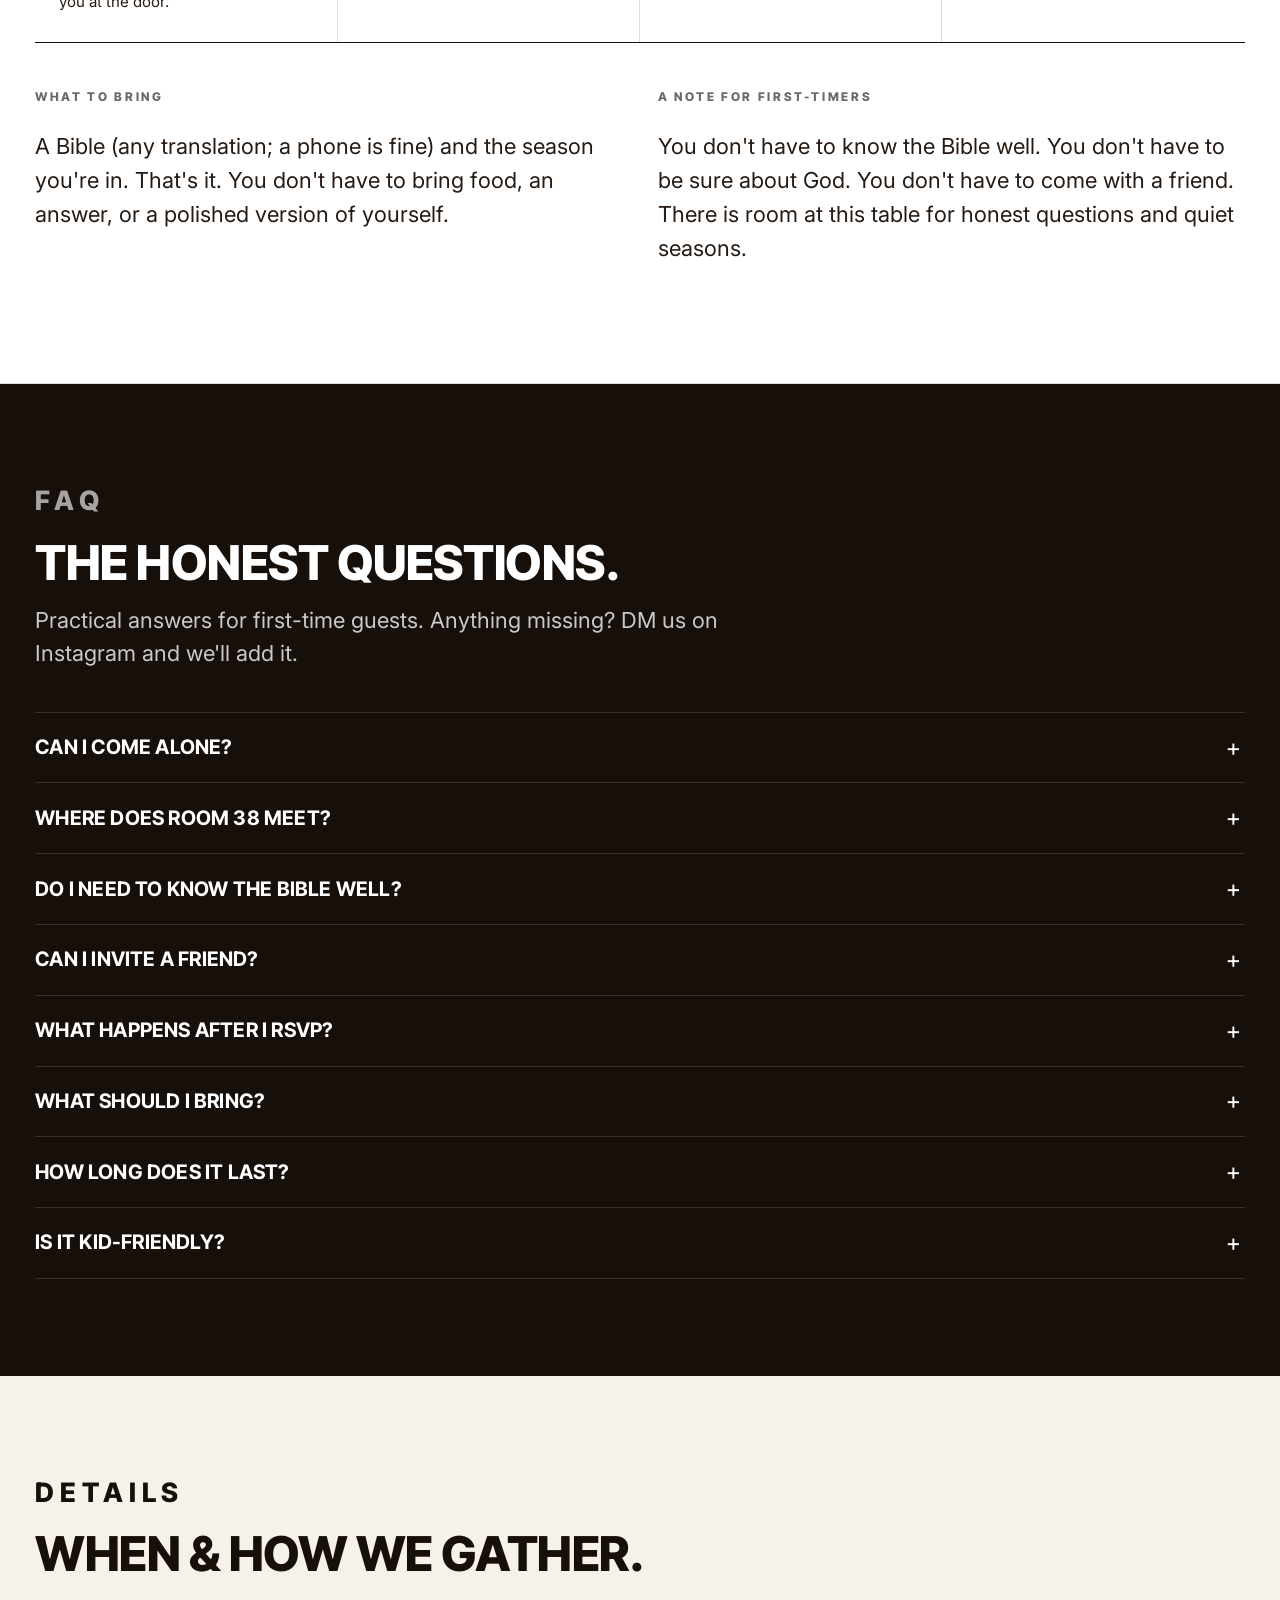
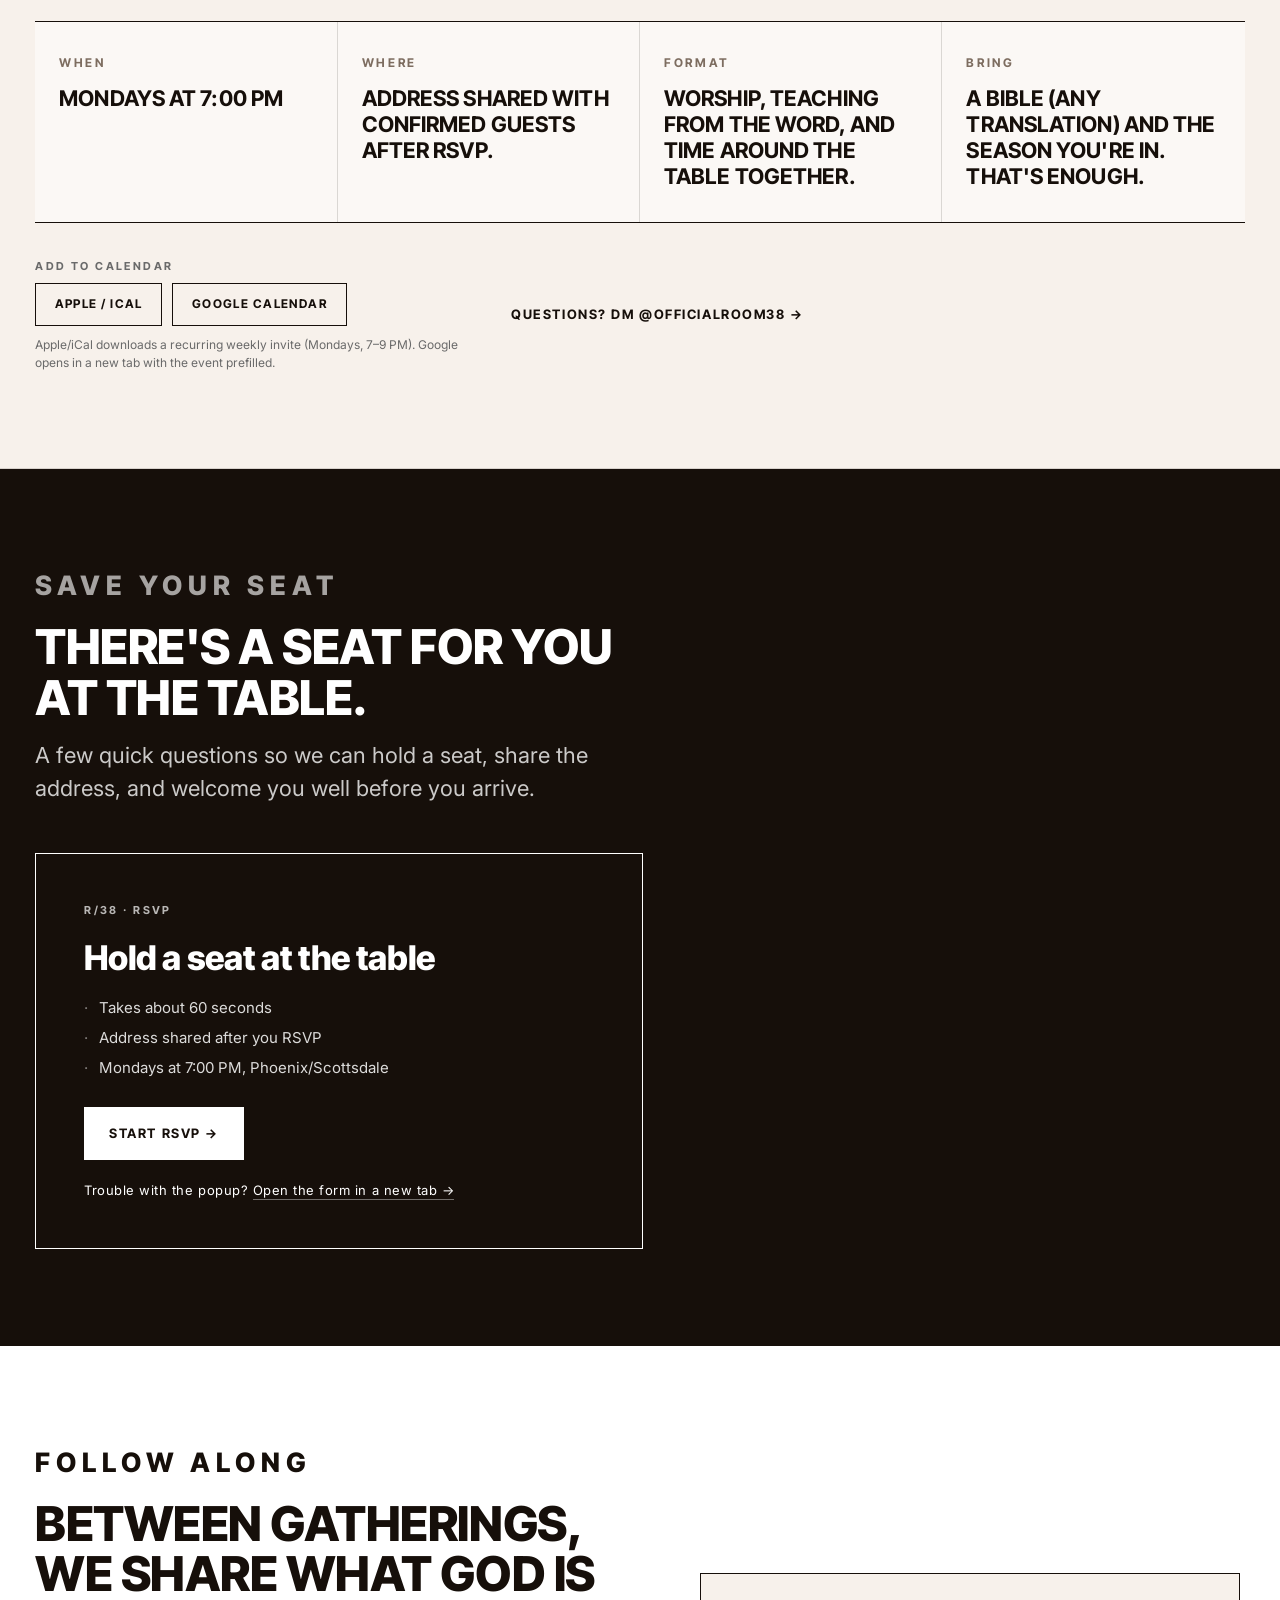
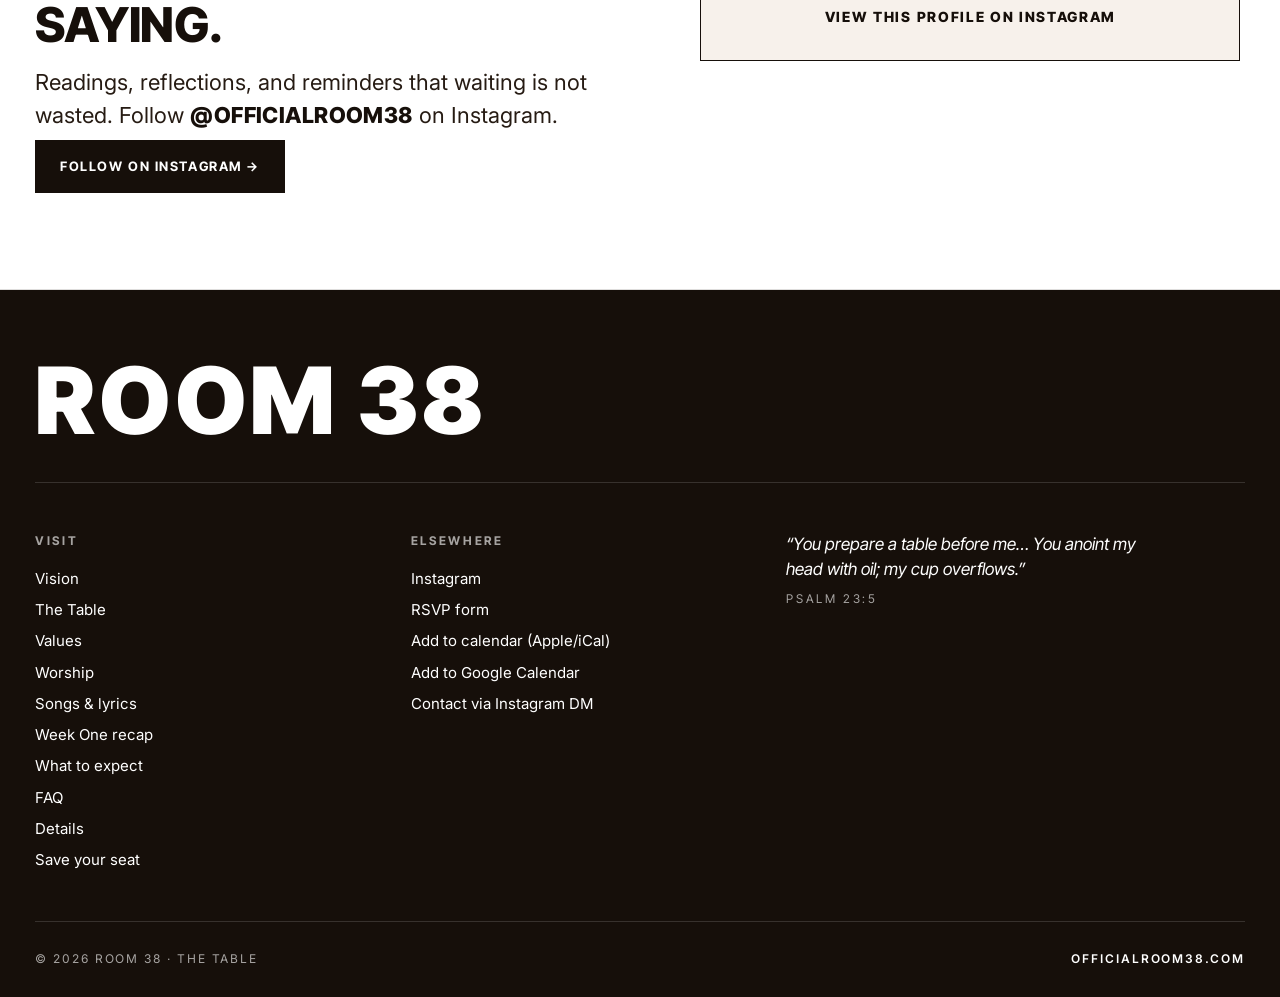
==== commit 6893e058: "Restore direct Google Calendar add flow" ====
--- a/index.html
+++ b/index.html
@@ -728,15 +728,16 @@
                   Apple / iCal
                 </a>
                 <a
-                  href="assets/room38-the-table.ics"
+                  href="https://calendar.google.com/calendar/render?action=TEMPLATE&text=Room+38+%C2%B7+The+Table&dates=20260602T020000Z%2F20260602T040000Z&details=A+Bible+study+gathering+called+The+Table.+Worship%2C+teaching+from+the+Word%2C+and+time+around+the+table+together.+Bring+a+Bible+and+the+season+you%27re+in.%0A%0ARSVP%3A+https%3A%2F%2Fofficialroom38.com%2F%23join&location=Address+shared+with+confirmed+guests+after+RSVP&ctz=America%2FPhoenix&recur=RRULE%3AFREQ%3DWEEKLY%3BINTERVAL%3D1%3BWKST%3DSU%3BBYDAY%3DMO"
                   class="btn btn-ghost btn-calendar"
                   data-calendar-google
-                  download="room38-the-table.ics"
+                  target="_blank"
+                  rel="noopener"
                 >
                   Google Calendar
                 </a>
               </div>
-              <p class="calendar-add-help">Downloads a recurring weekly invite (Mondays, 7&ndash;9 PM). For Google, open the file or drag it into Calendar to import.</p>
+              <p class="calendar-add-help">Apple/iCal downloads a recurring weekly invite (Mondays, 7&ndash;9 PM). Google opens in a new tab with the event prefilled.</p>
             </div>
             <a
               href="https://instagram.com/officialroom38"
@@ -874,7 +875,7 @@
                 <a href="assets/room38-the-table.ics" data-calendar-ics download="room38-the-table.ics">Add to calendar (Apple/iCal)</a>
               </li>
               <li>
-                <a href="assets/room38-the-table.ics" data-calendar-google download="room38-the-table.ics">Add to Google Calendar (.ics)</a>
+                <a href="https://calendar.google.com/calendar/render?action=TEMPLATE&text=Room+38+%C2%B7+The+Table&dates=20260602T020000Z%2F20260602T040000Z&details=A+Bible+study+gathering+called+The+Table.+Worship%2C+teaching+from+the+Word%2C+and+time+around+the+table+together.+Bring+a+Bible+and+the+season+you%27re+in.%0A%0ARSVP%3A+https%3A%2F%2Fofficialroom38.com%2F%23join&location=Address+shared+with+confirmed+guests+after+RSVP&ctz=America%2FPhoenix&recur=RRULE%3AFREQ%3DWEEKLY%3BINTERVAL%3D1%3BWKST%3DSU%3BBYDAY%3DMO" data-calendar-google target="_blank" rel="noopener">Add to Google Calendar</a>
               </li>
               <li>
                 <a href="https://instagram.com/officialroom38" target="_blank" rel="noopener">Contact via Instagram DM</a>
@@ -899,6 +900,6 @@
 
     <script src="//embed.typeform.com/next/embed.js" defer></script>
     <script async src="https://www.instagram.com/embed.js"></script>
-    <script src="script.js?v=7" defer></script>
+    <script src="script.js?v=8" defer></script>
   </body>
 </html>
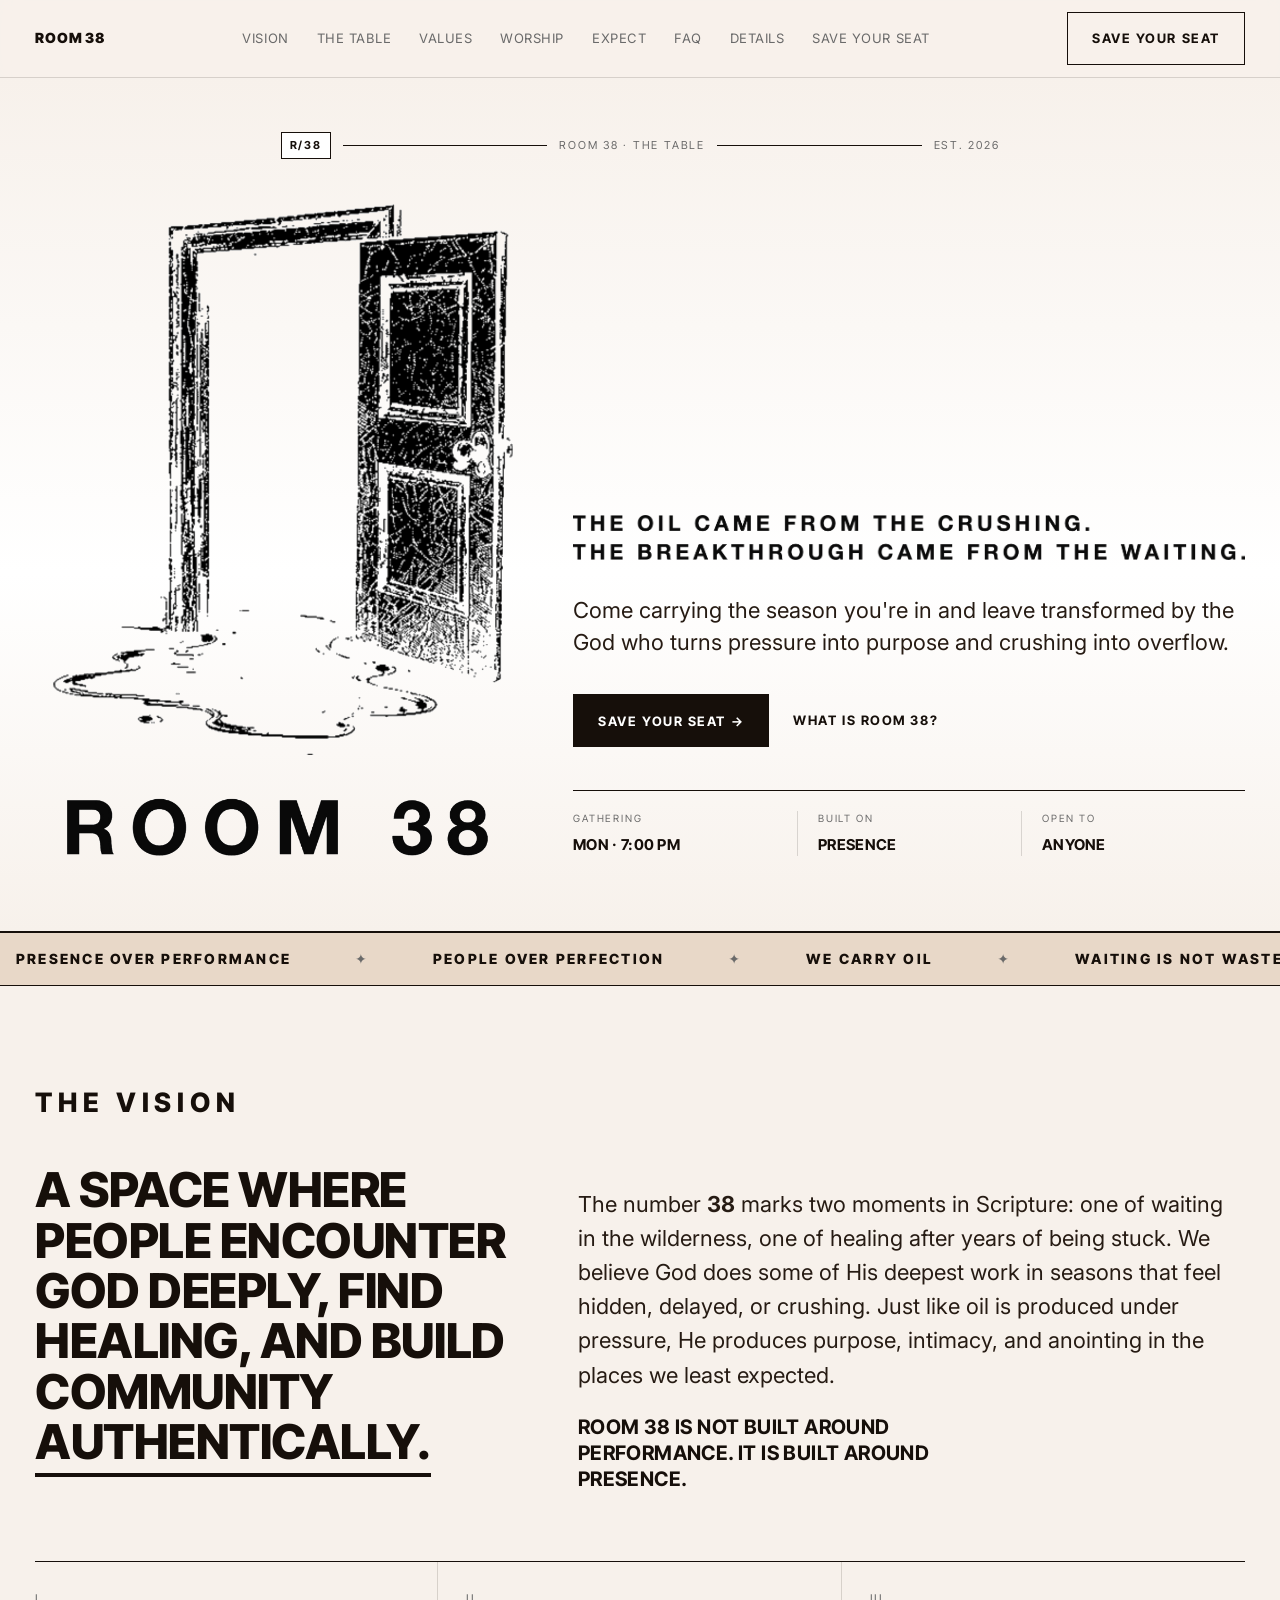
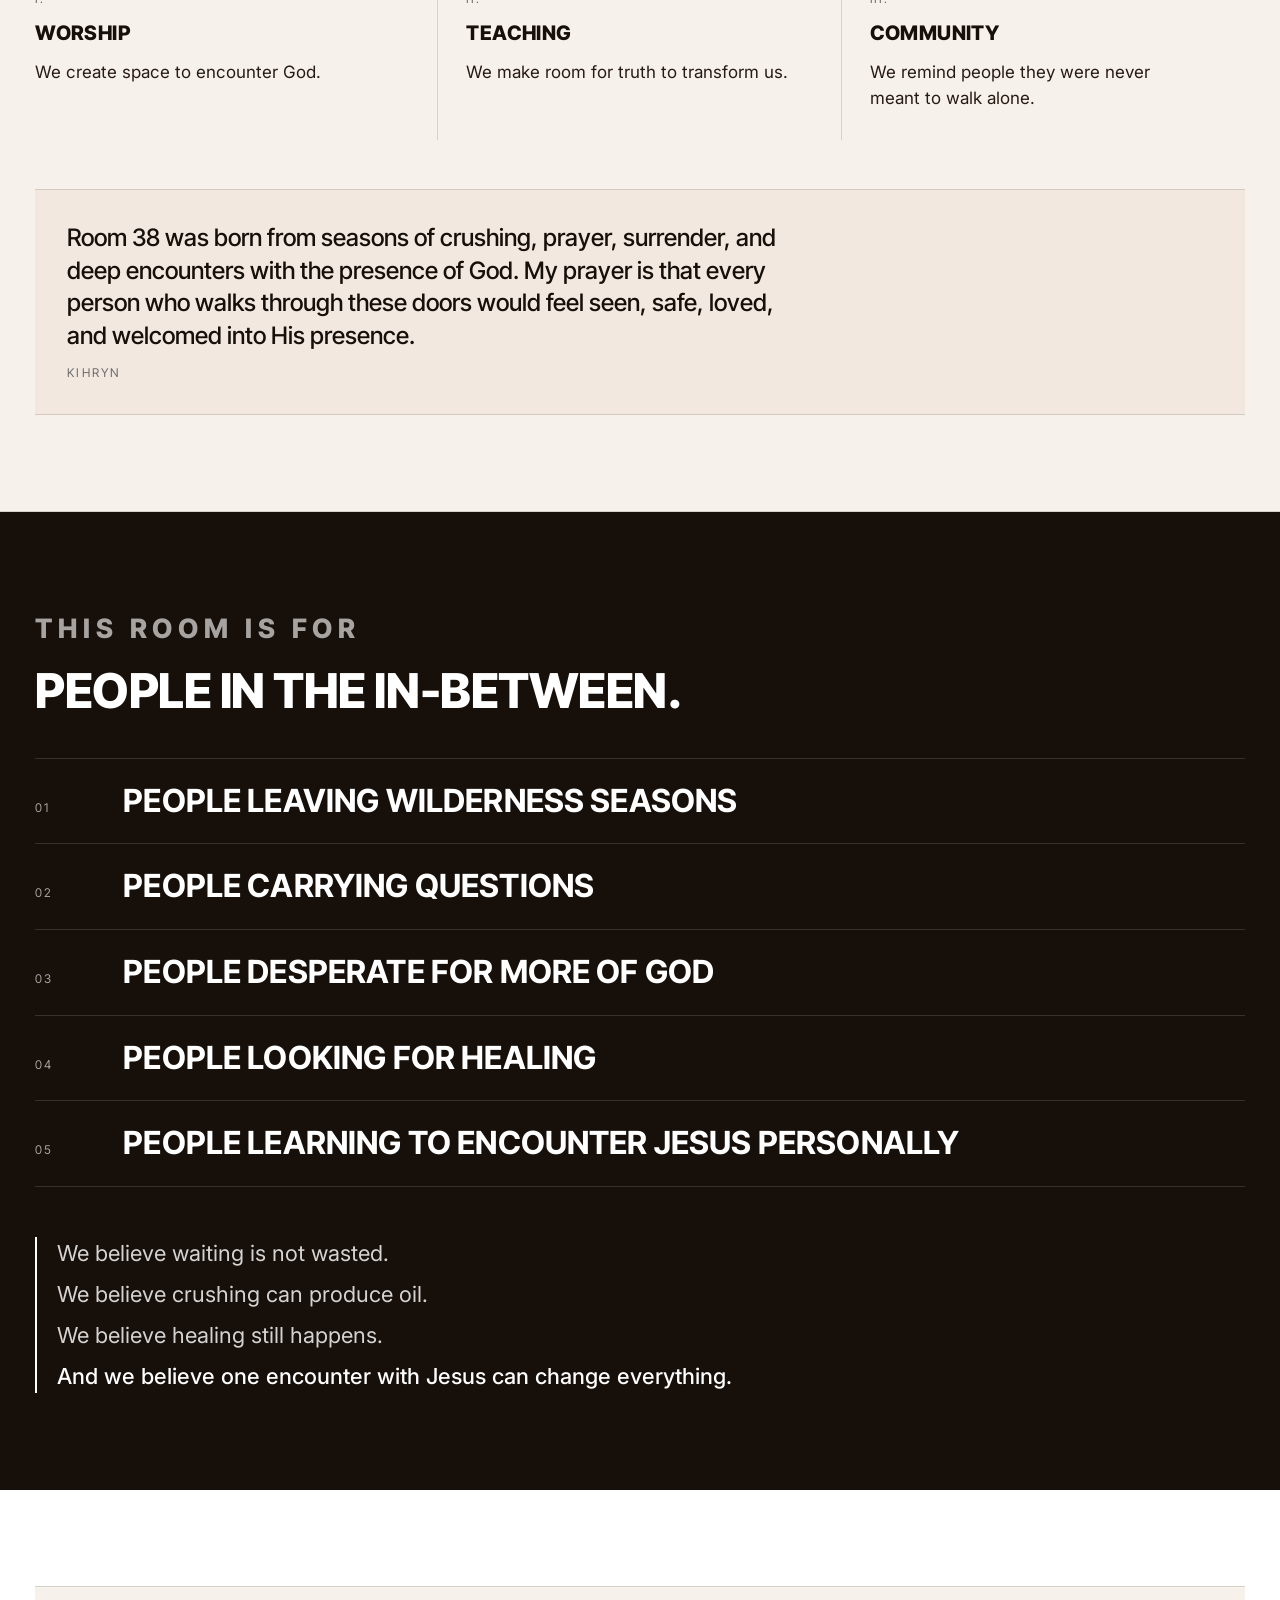
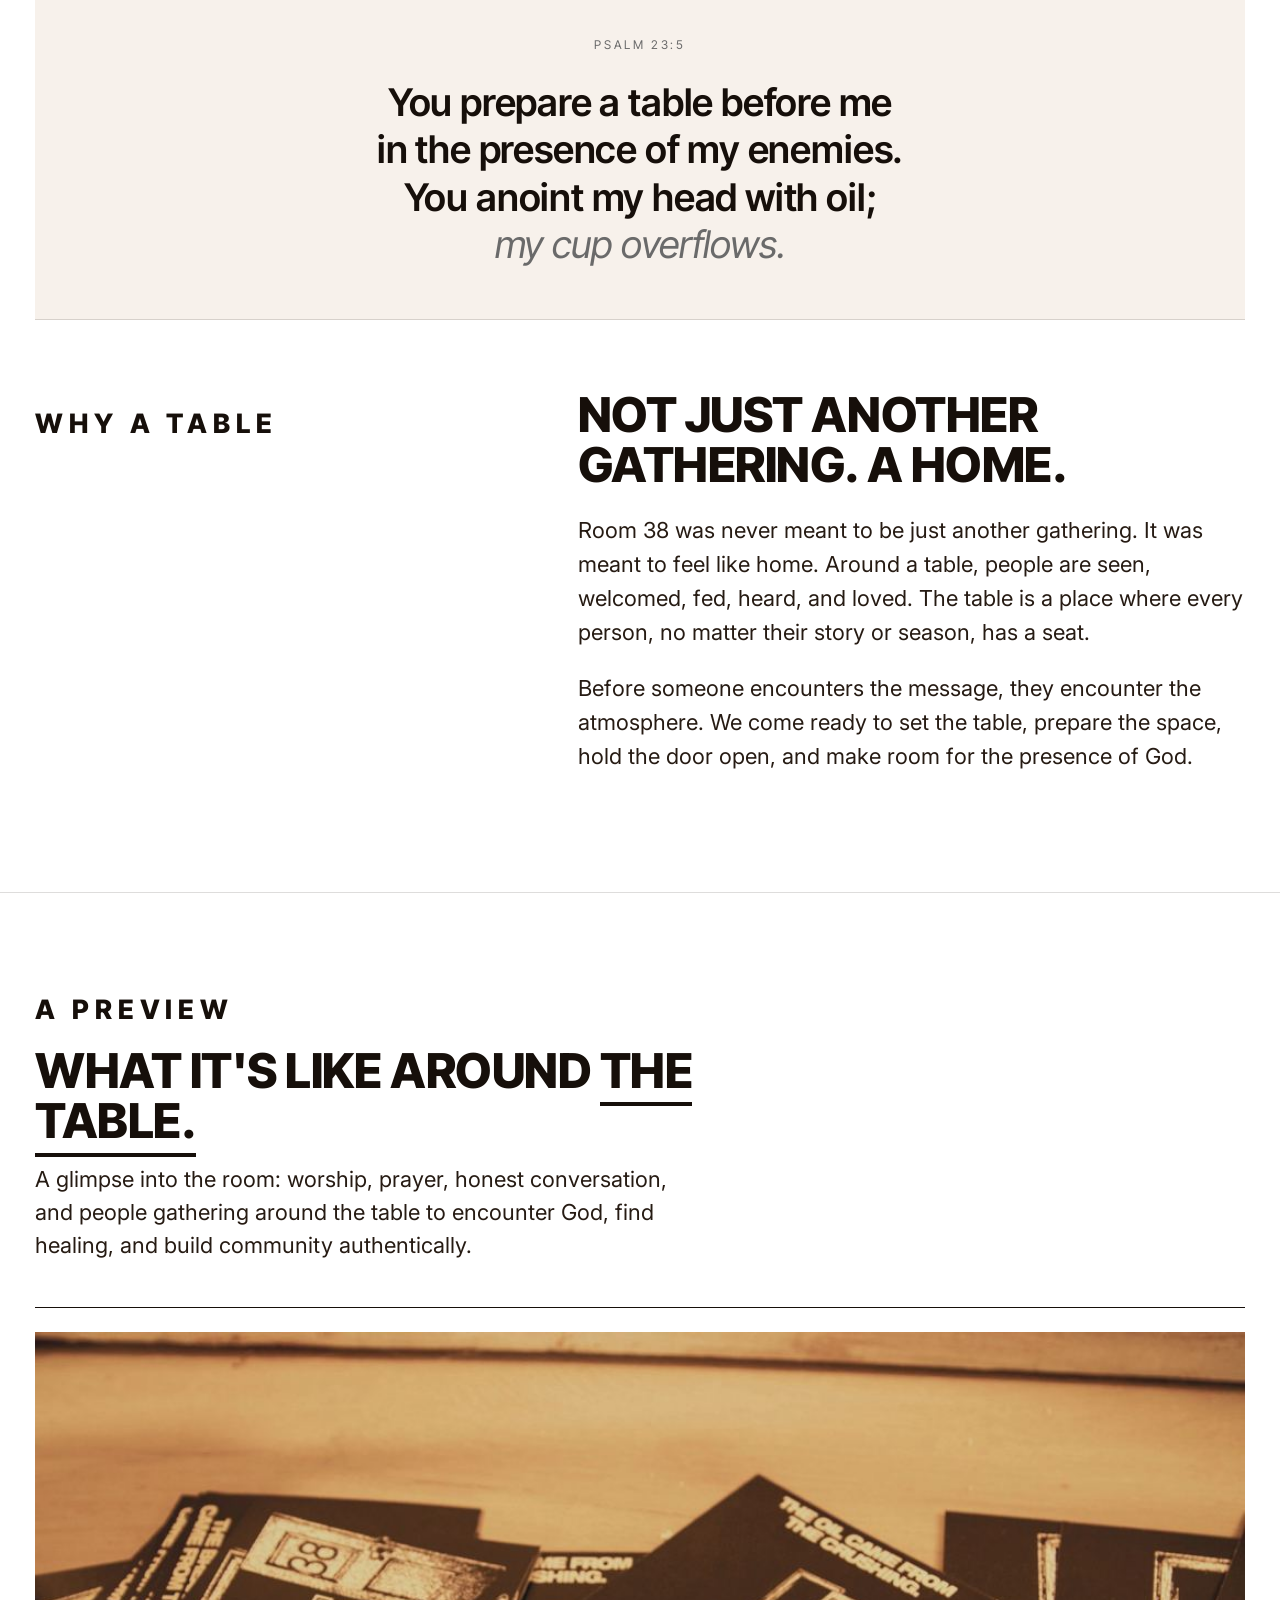
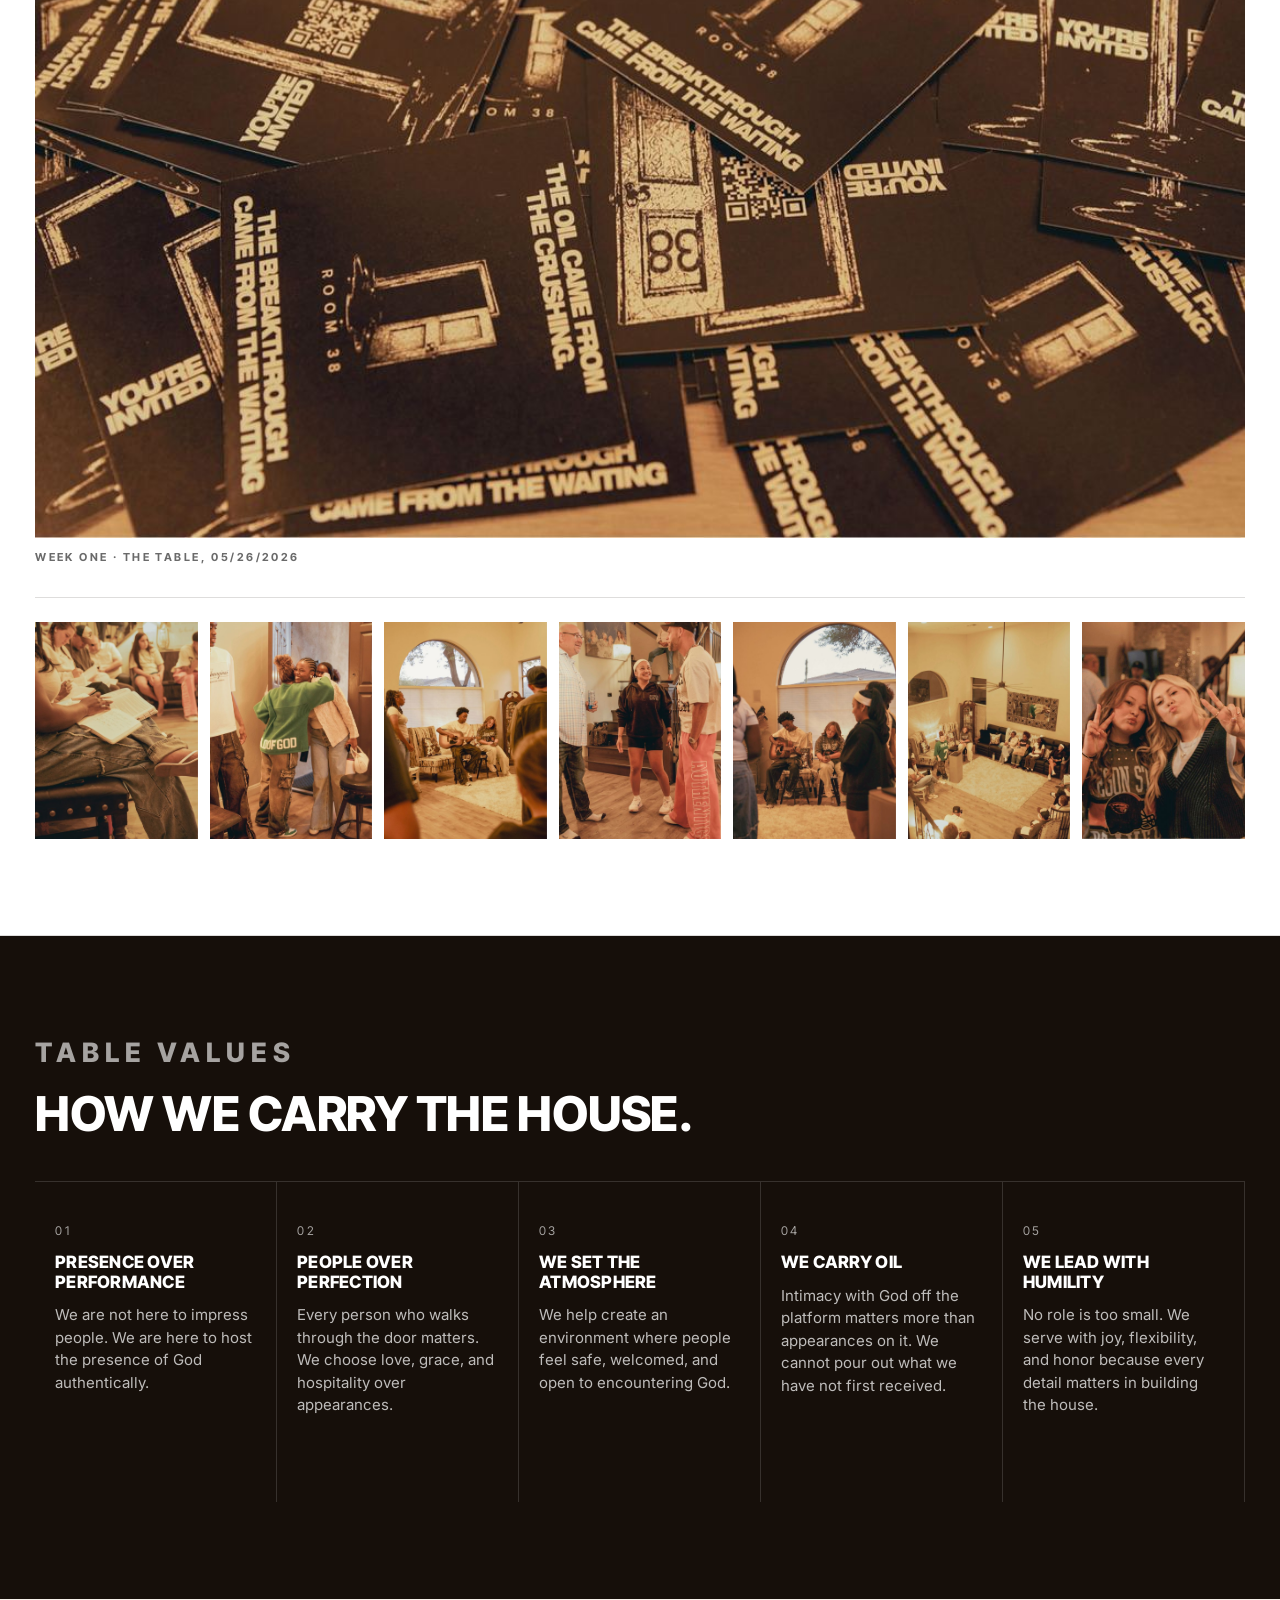
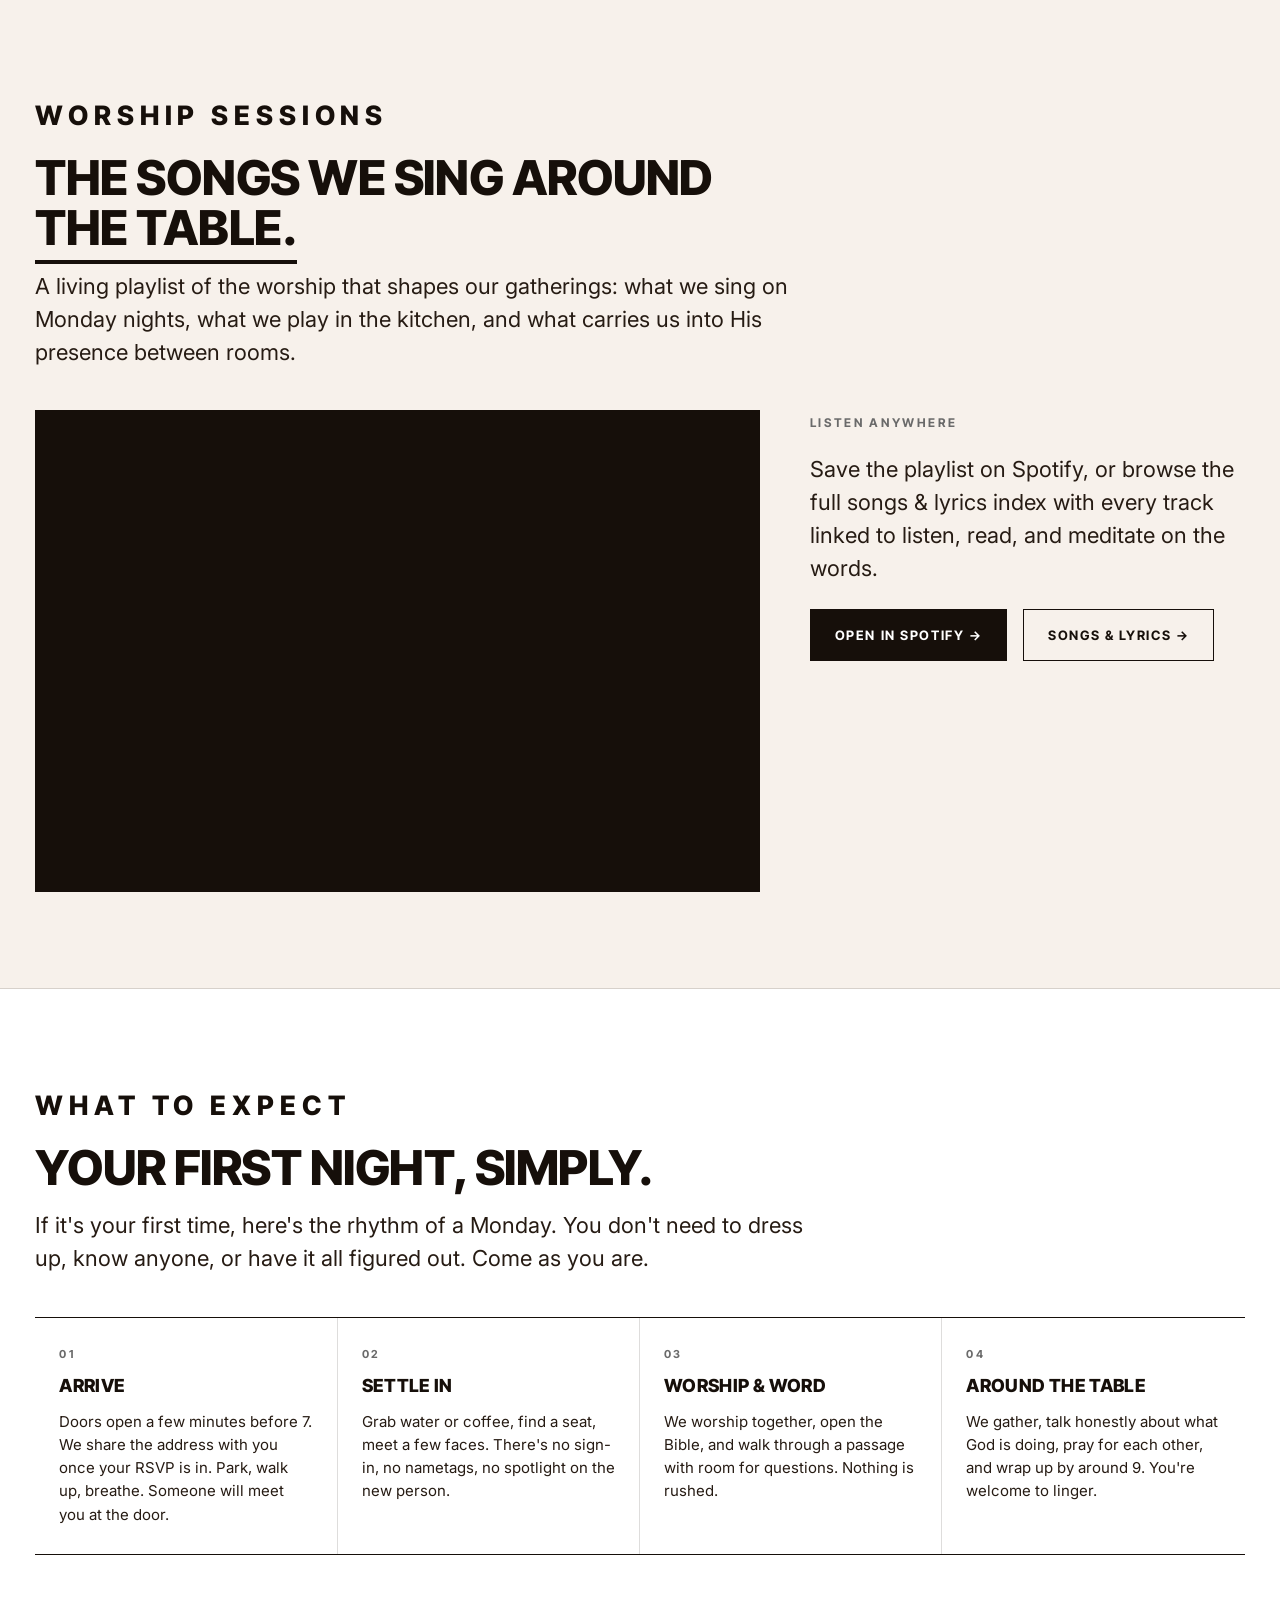
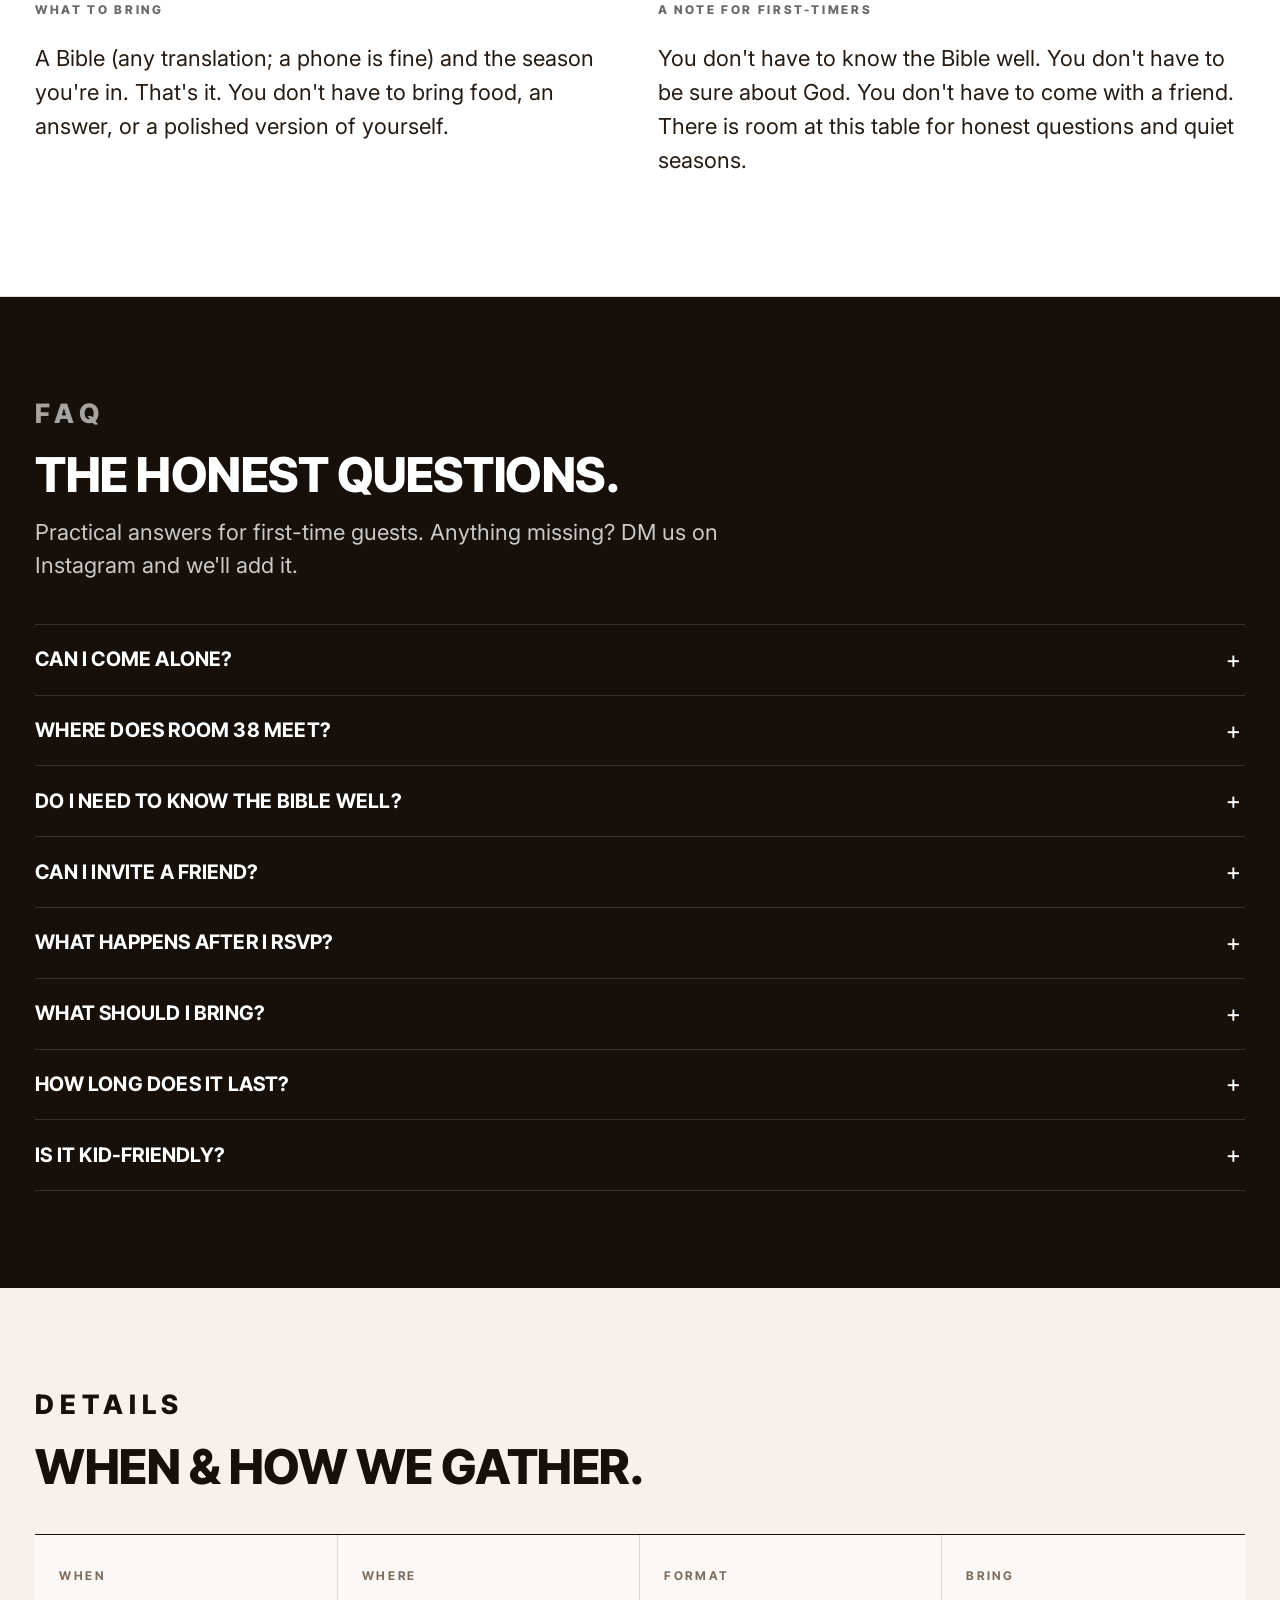
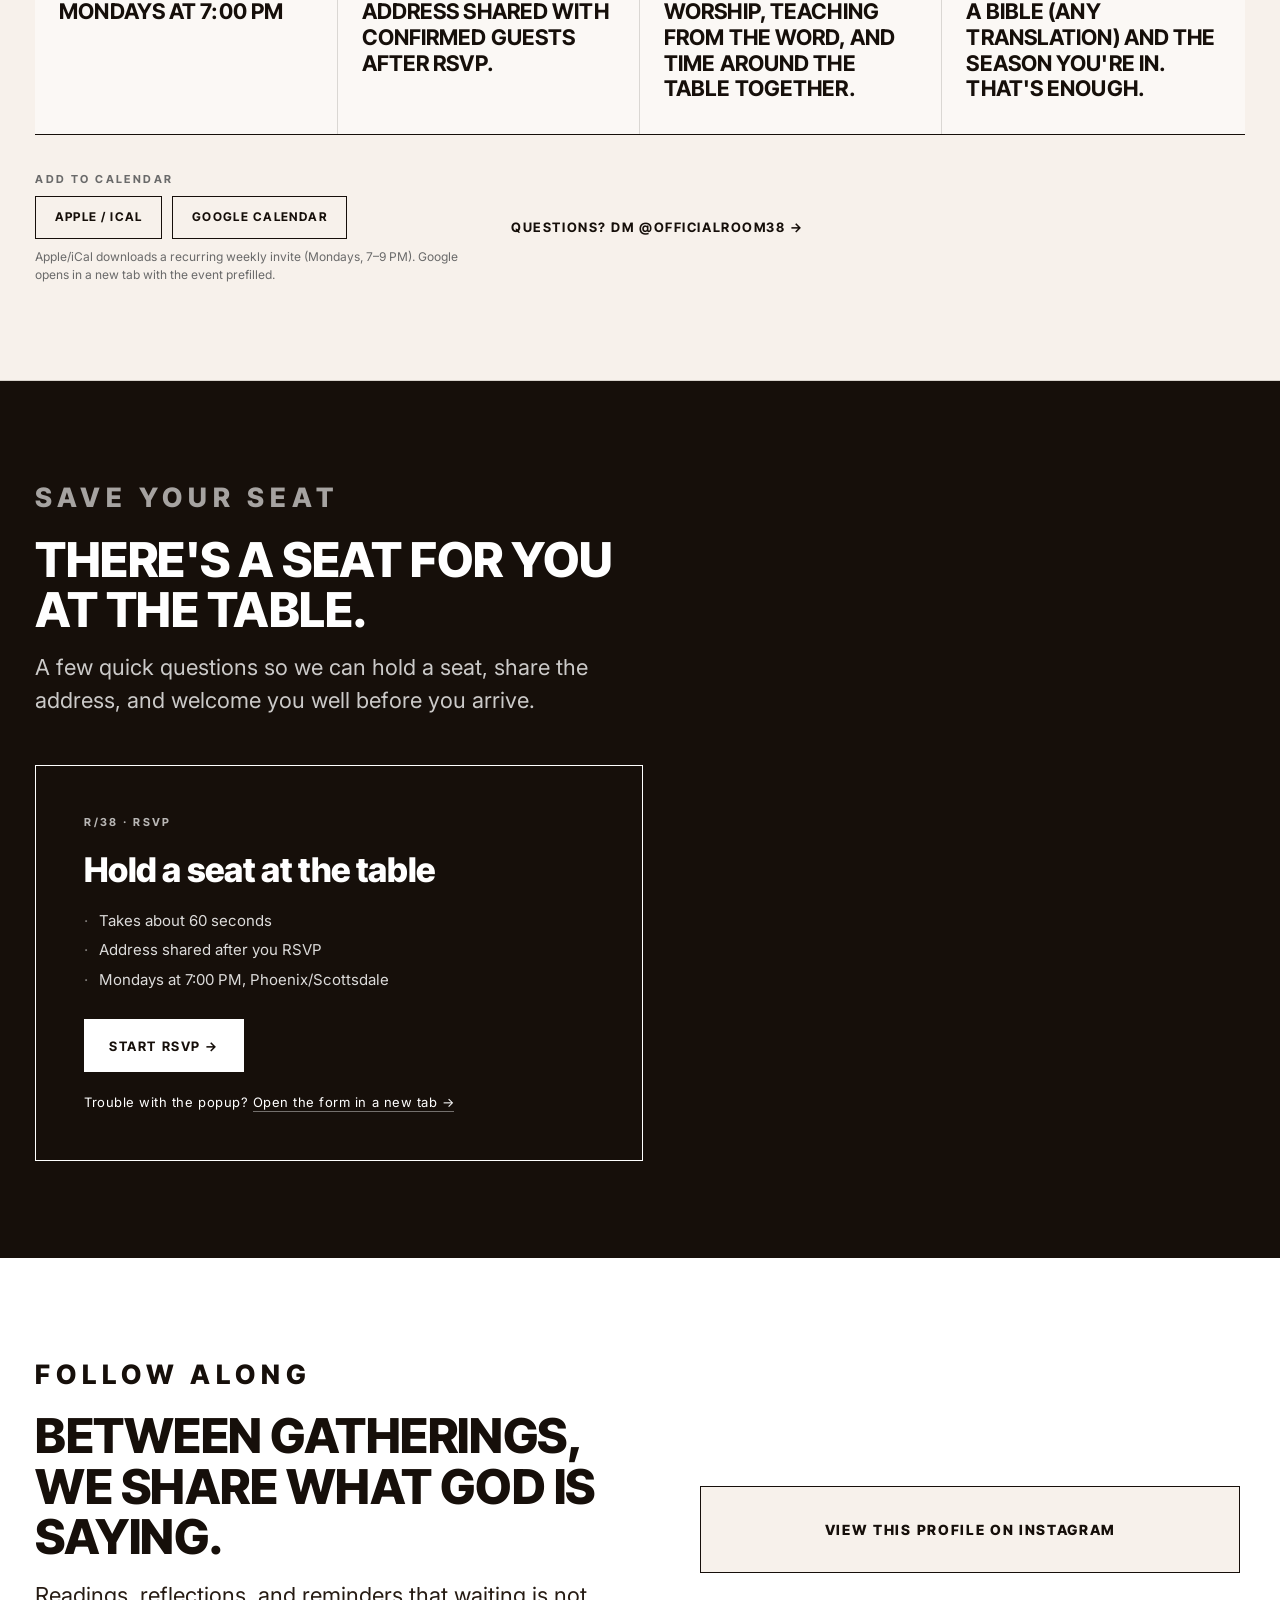
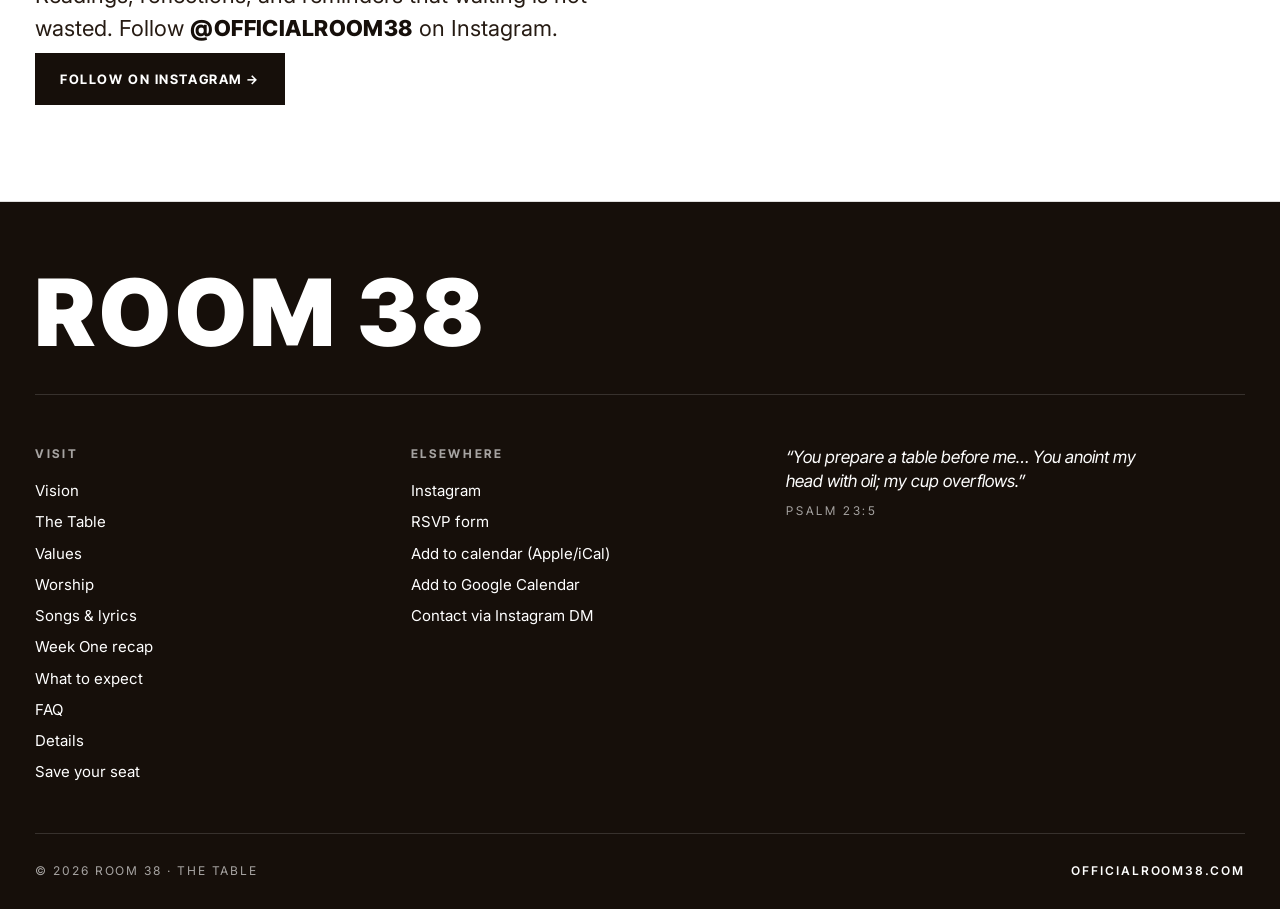
==== commit fcadbd9c: "Update homepage table preview section Co-Authored-By: Claude Opus 4.7 <noreply@anthropic.com>" ====
--- a/index.html
+++ b/index.html
@@ -9,7 +9,7 @@
     <title>Room 38 — The Table</title>
     <meta
       name="description"
-      content="Room 38 is a house for the presence of God and a Bible study gathering called The Table. The oil came from the crushing. The breakthrough came from the waiting. Mondays at 7."
+      content="A space where people encounter God deeply, find healing, and build community authentically."
     />
     <meta name="author" content="Room 38" />
     <link rel="canonical" href="https://officialroom38.com/" />
@@ -29,7 +29,7 @@
     <meta property="og:image:type" content="image/png" />
     <meta property="og:image:width" content="1200" />
     <meta property="og:image:height" content="630" />
-    <meta property="og:image:alt" content="Room 38 logo with The Table Bible study gathering description." />
+    <meta property="og:image:alt" content="Room 38 logo with The Table gathering description." />
 
     <!-- Twitter Card -->
     <meta name="twitter:card" content="summary_large_image" />
@@ -40,7 +40,7 @@
       content="A space where people encounter God deeply, find healing, and build community authentically."
     />
     <meta name="twitter:image" content="https://officialroom38.com/assets/images/og-room38-card.png" />
-    <meta name="twitter:image:alt" content="Room 38 logo with The Table Bible study gathering description." />
+    <meta name="twitter:image:alt" content="Room 38 logo with The Table gathering description." />
 
     <link rel="icon" href="assets/images/favicon.svg?v=2" type="image/svg+xml" />
 
@@ -61,7 +61,7 @@
         "alternateName": "The Table",
         "url": "https://officialroom38.com/",
         "sameAs": ["https://instagram.com/officialroom38"],
-        "description": "Room 38 is a house for the presence of God and a Bible study gathering called The Table."
+        "description": "A space where people encounter God deeply, find healing, and build community authentically."
       }
     </script>
 
@@ -309,14 +309,13 @@
       <section class="section section-weekone" id="week-one" aria-labelledby="weekone-title">
         <div class="container">
           <div class="weekone-head">
-            <p class="section-eyebrow">Week One · 05/26</p>
+            <p class="section-eyebrow">A preview</p>
             <h2 id="weekone-title" class="section-title">
-              The first night around <em>the table.</em>
+              What it's like around <em>the table.</em>
             </h2>
             <p class="section-sub">
-              On Monday, the door opened and the table filled. Worship, the Word, real conversation,
-              and a room full of people choosing to show up. We carry that night into every Monday
-              that follows.
+              A glimpse into the room: worship, prayer, honest conversation, and people gathering
+              around the table to encounter God, find healing, and build community authentically.
             </p>
           </div>
 
@@ -404,10 +403,6 @@
               />
             </li>
           </ul>
-
-          <div class="weekone-cta">
-            <a href="/week-one/" class="btn btn-ghost">View the Week One recap →</a>
-          </div>
         </div>
       </section>
 
@@ -728,7 +723,7 @@
                   Apple / iCal
                 </a>
                 <a
-                  href="https://calendar.google.com/calendar/render?action=TEMPLATE&text=Room+38+%C2%B7+The+Table&dates=20260602T020000Z%2F20260602T040000Z&details=A+Bible+study+gathering+called+The+Table.+Worship%2C+teaching+from+the+Word%2C+and+time+around+the+table+together.+Bring+a+Bible+and+the+season+you%27re+in.%0A%0ARSVP%3A+https%3A%2F%2Fofficialroom38.com%2F%23join&location=Address+shared+with+confirmed+guests+after+RSVP&ctz=America%2FPhoenix&recur=RRULE%3AFREQ%3DWEEKLY%3BINTERVAL%3D1%3BWKST%3DSU%3BBYDAY%3DMO"
+                  href="https://calendar.google.com/calendar/render?action=TEMPLATE&text=Room+38+%C2%B7+The+Table&dates=20260602T020000Z%2F20260602T040000Z&details=A+Room+38+gathering+called+The+Table.+Worship%2C+teaching+from+the+Word%2C+and+time+around+the+table+together.+Bring+a+Bible+and+the+season+you%27re+in.%0A%0ARSVP%3A+https%3A%2F%2Fofficialroom38.com%2F%23join&location=Address+shared+with+confirmed+guests+after+RSVP&ctz=America%2FPhoenix&recur=RRULE%3AFREQ%3DWEEKLY%3BINTERVAL%3D1%3BWKST%3DSU%3BBYDAY%3DMO"
                   class="btn btn-ghost btn-calendar"
                   data-calendar-google
                   target="_blank"
@@ -875,7 +870,7 @@
                 <a href="assets/room38-the-table.ics" data-calendar-ics download="room38-the-table.ics">Add to calendar (Apple/iCal)</a>
               </li>
               <li>
-                <a href="https://calendar.google.com/calendar/render?action=TEMPLATE&text=Room+38+%C2%B7+The+Table&dates=20260602T020000Z%2F20260602T040000Z&details=A+Bible+study+gathering+called+The+Table.+Worship%2C+teaching+from+the+Word%2C+and+time+around+the+table+together.+Bring+a+Bible+and+the+season+you%27re+in.%0A%0ARSVP%3A+https%3A%2F%2Fofficialroom38.com%2F%23join&location=Address+shared+with+confirmed+guests+after+RSVP&ctz=America%2FPhoenix&recur=RRULE%3AFREQ%3DWEEKLY%3BINTERVAL%3D1%3BWKST%3DSU%3BBYDAY%3DMO" data-calendar-google target="_blank" rel="noopener">Add to Google Calendar</a>
+                <a href="https://calendar.google.com/calendar/render?action=TEMPLATE&text=Room+38+%C2%B7+The+Table&dates=20260602T020000Z%2F20260602T040000Z&details=A+Room+38+gathering+called+The+Table.+Worship%2C+teaching+from+the+Word%2C+and+time+around+the+table+together.+Bring+a+Bible+and+the+season+you%27re+in.%0A%0ARSVP%3A+https%3A%2F%2Fofficialroom38.com%2F%23join&location=Address+shared+with+confirmed+guests+after+RSVP&ctz=America%2FPhoenix&recur=RRULE%3AFREQ%3DWEEKLY%3BINTERVAL%3D1%3BWKST%3DSU%3BBYDAY%3DMO" data-calendar-google target="_blank" rel="noopener">Add to Google Calendar</a>
               </li>
               <li>
                 <a href="https://instagram.com/officialroom38" target="_blank" rel="noopener">Contact via Instagram DM</a>
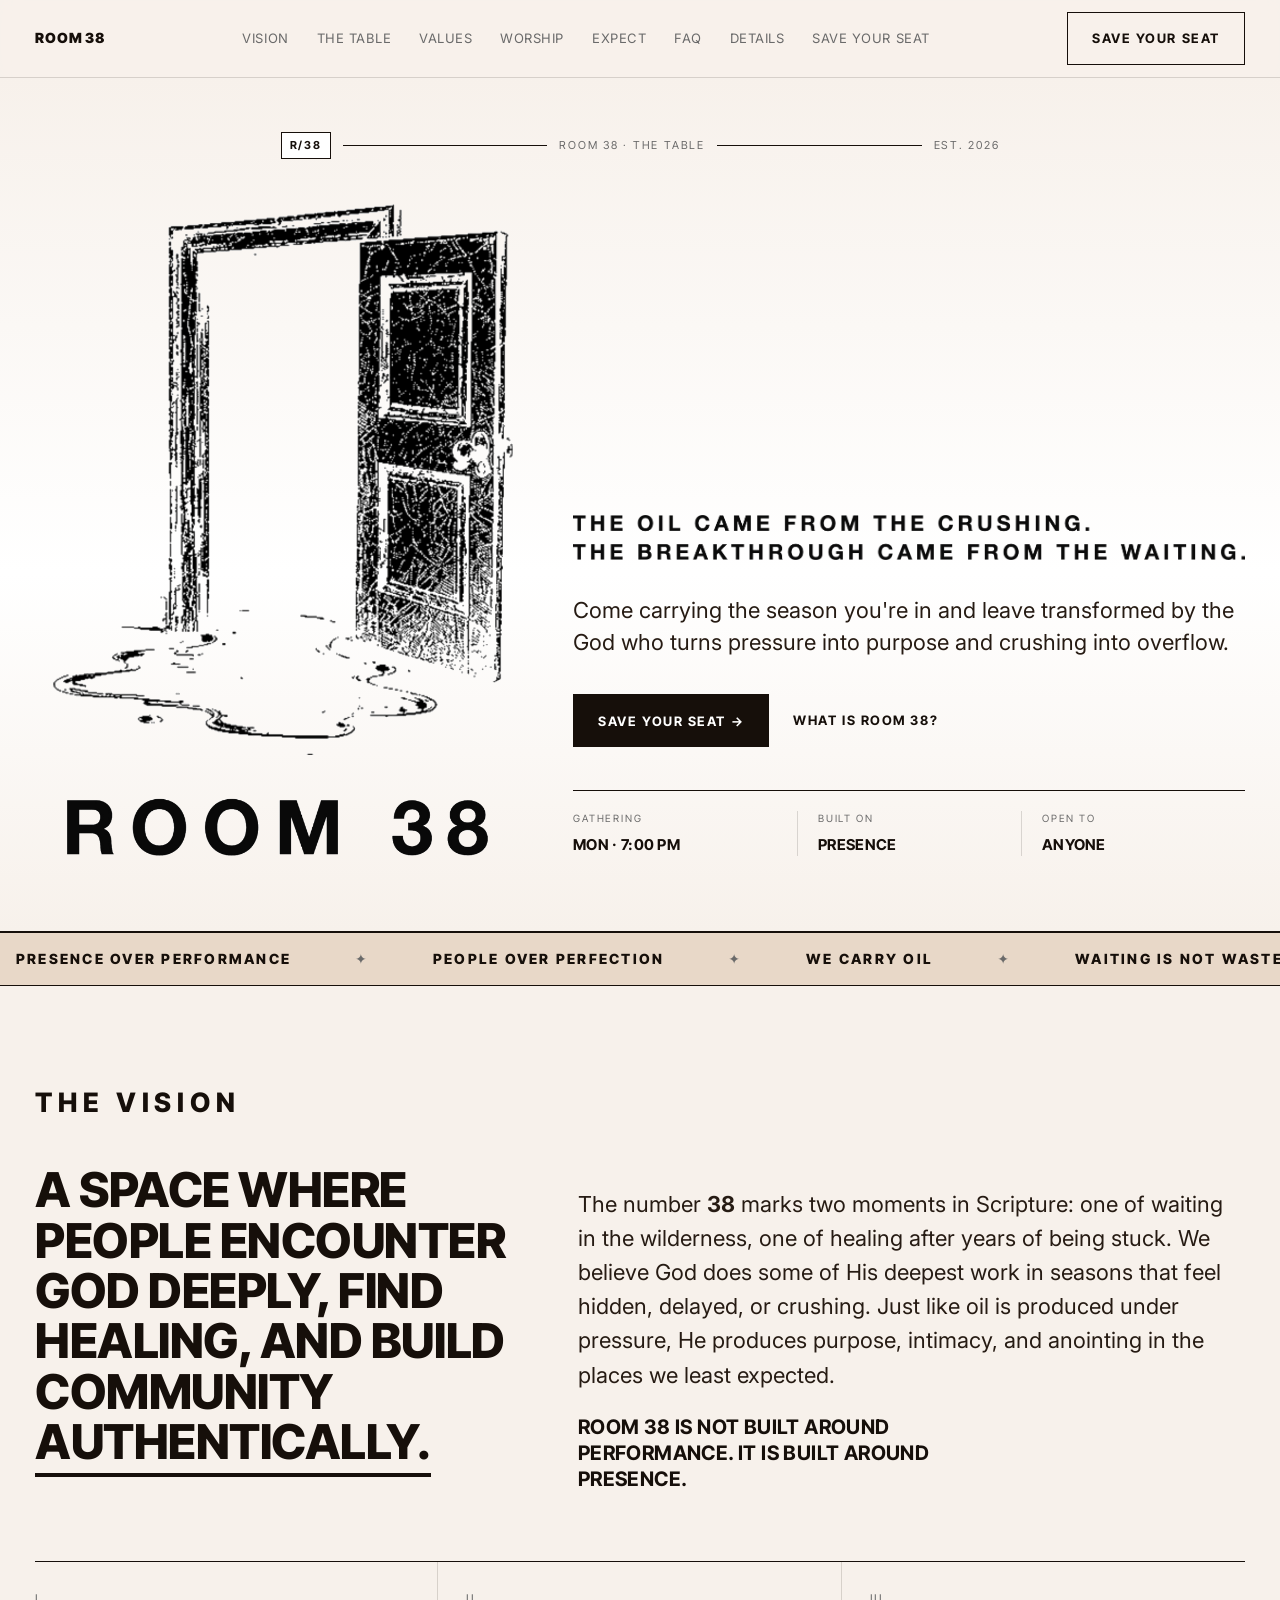
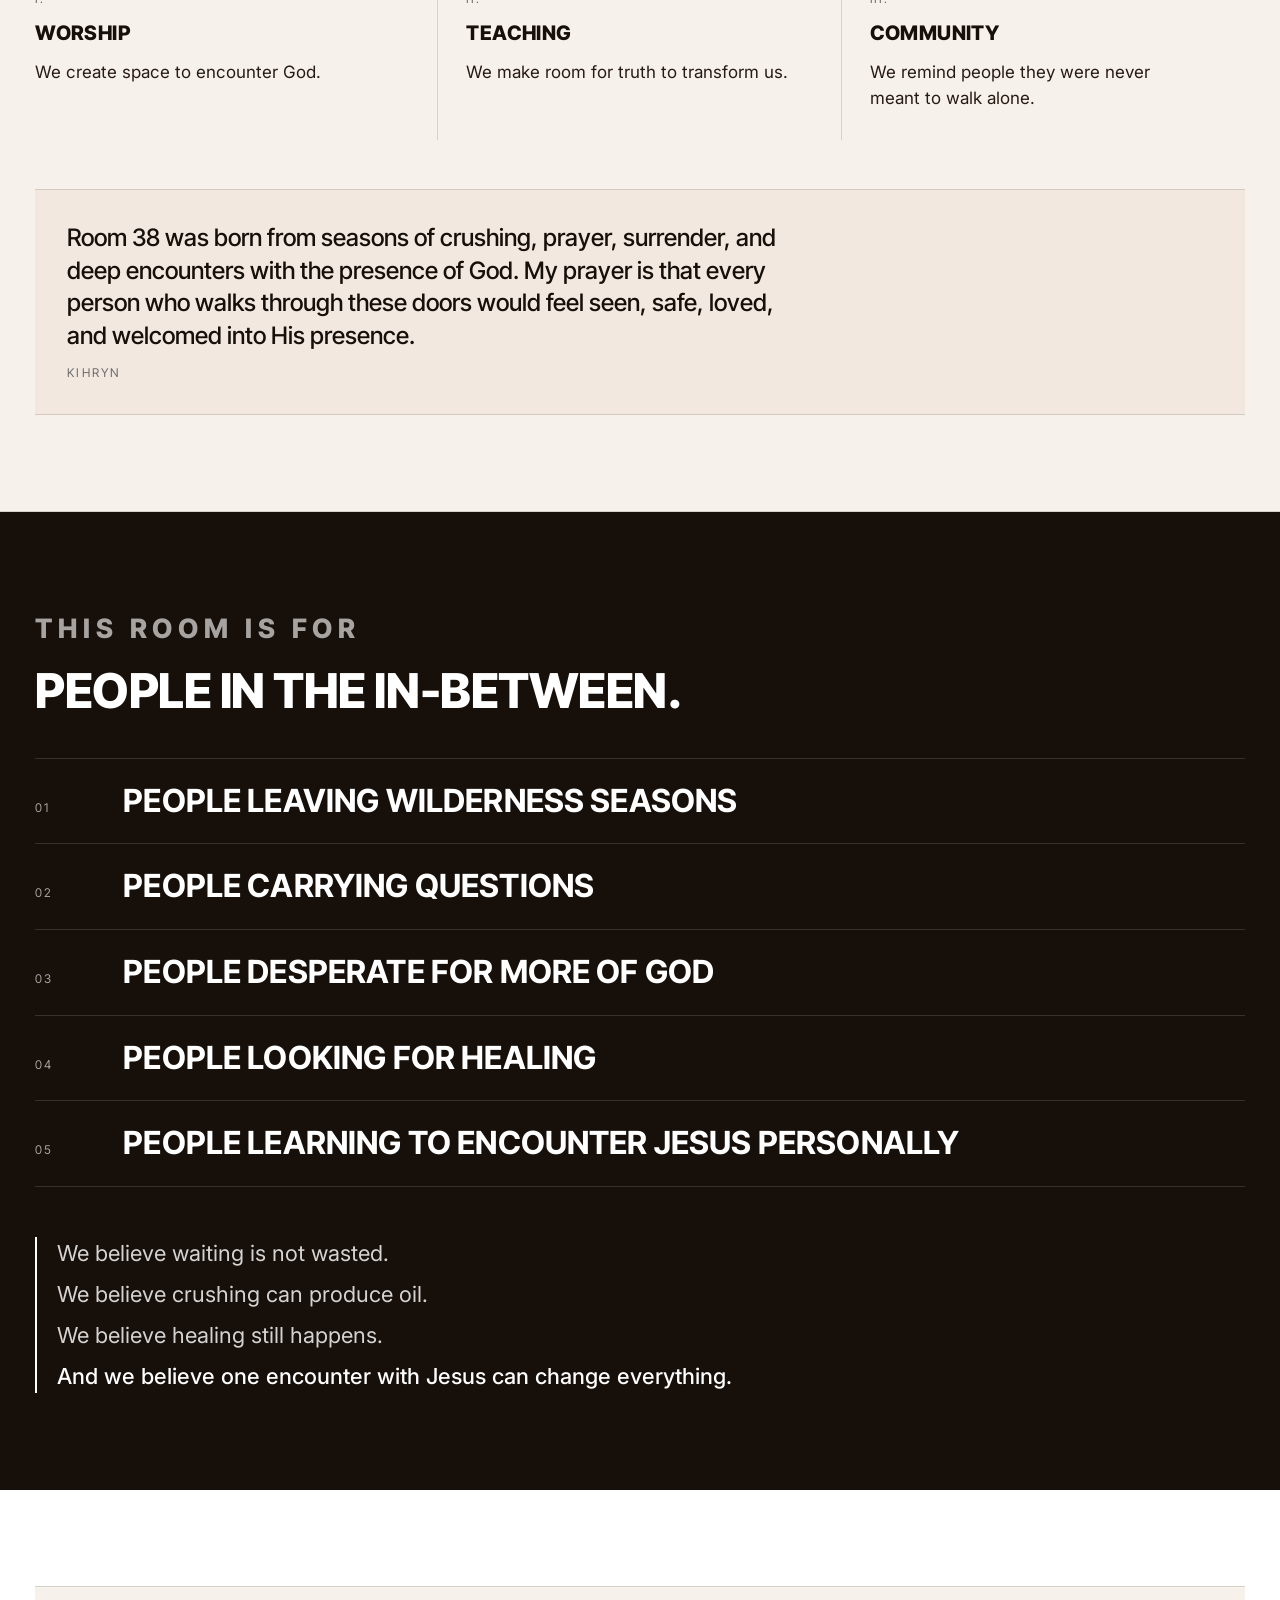
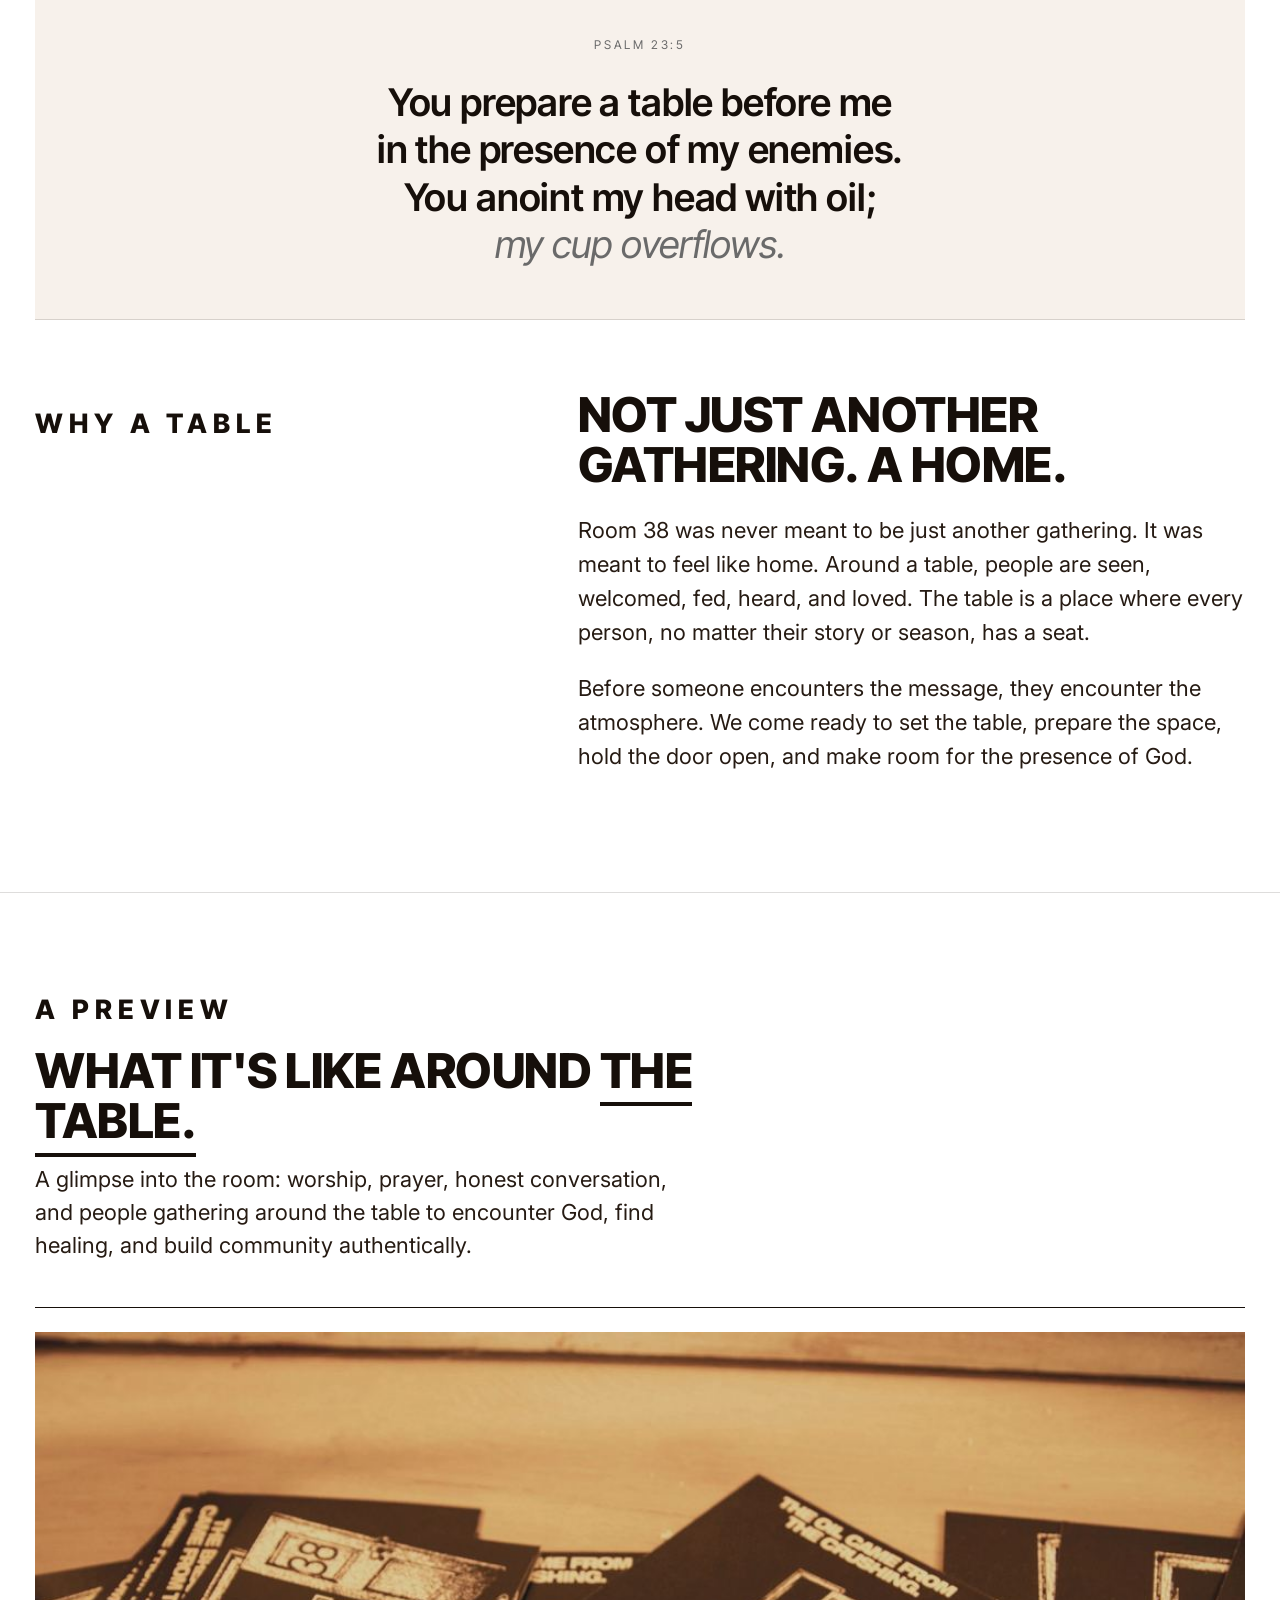
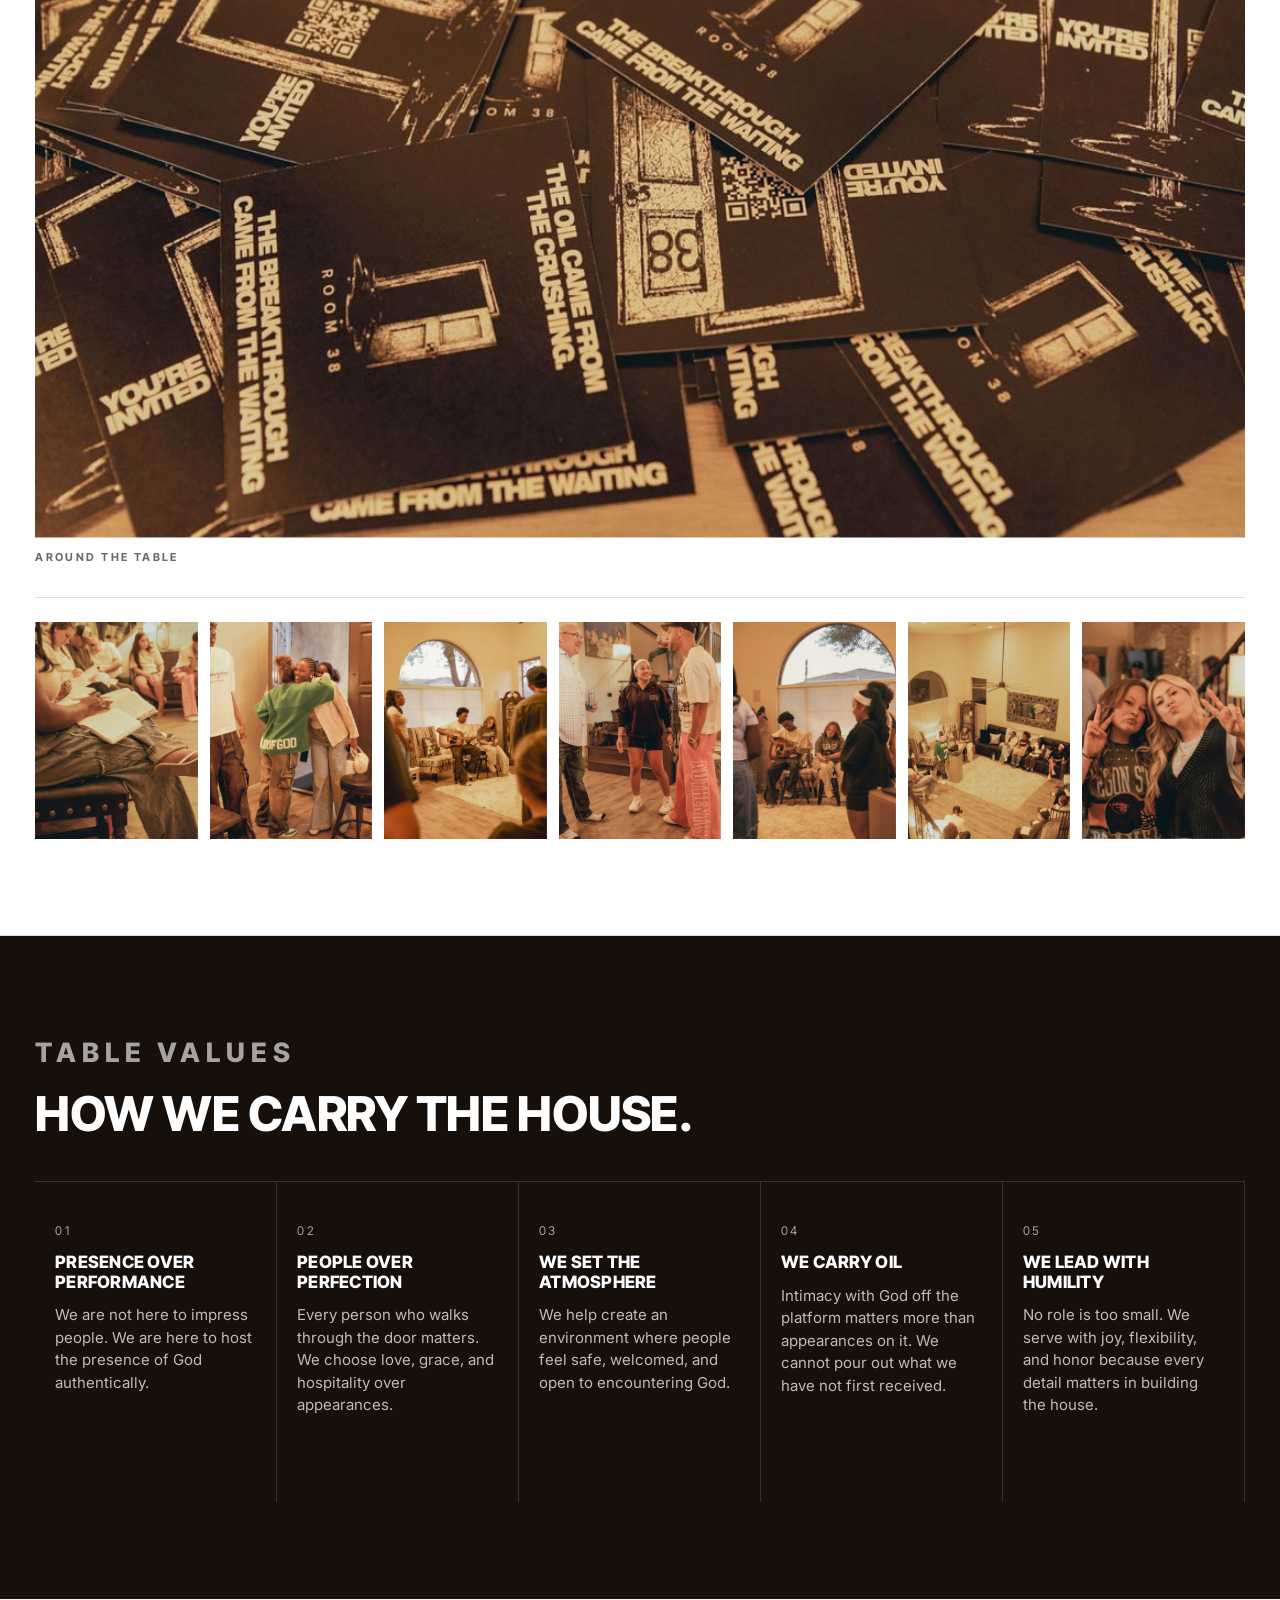
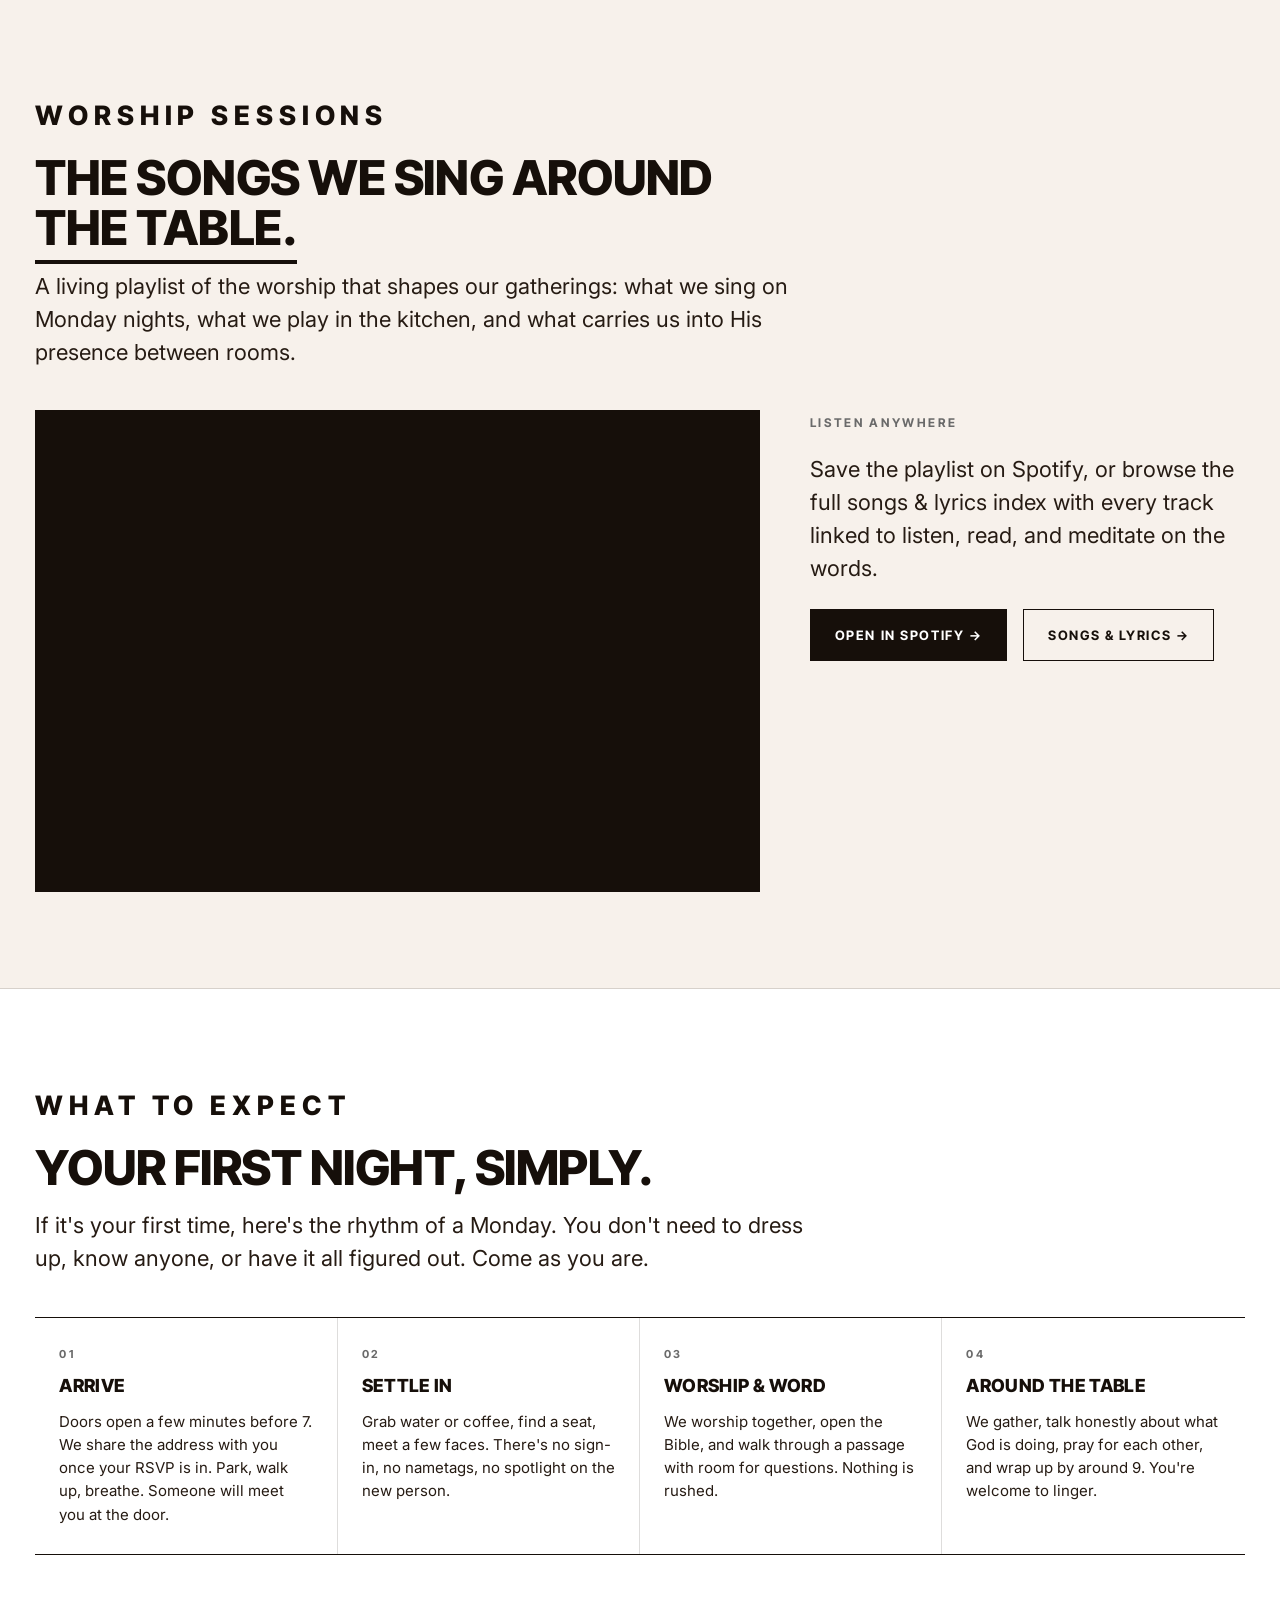
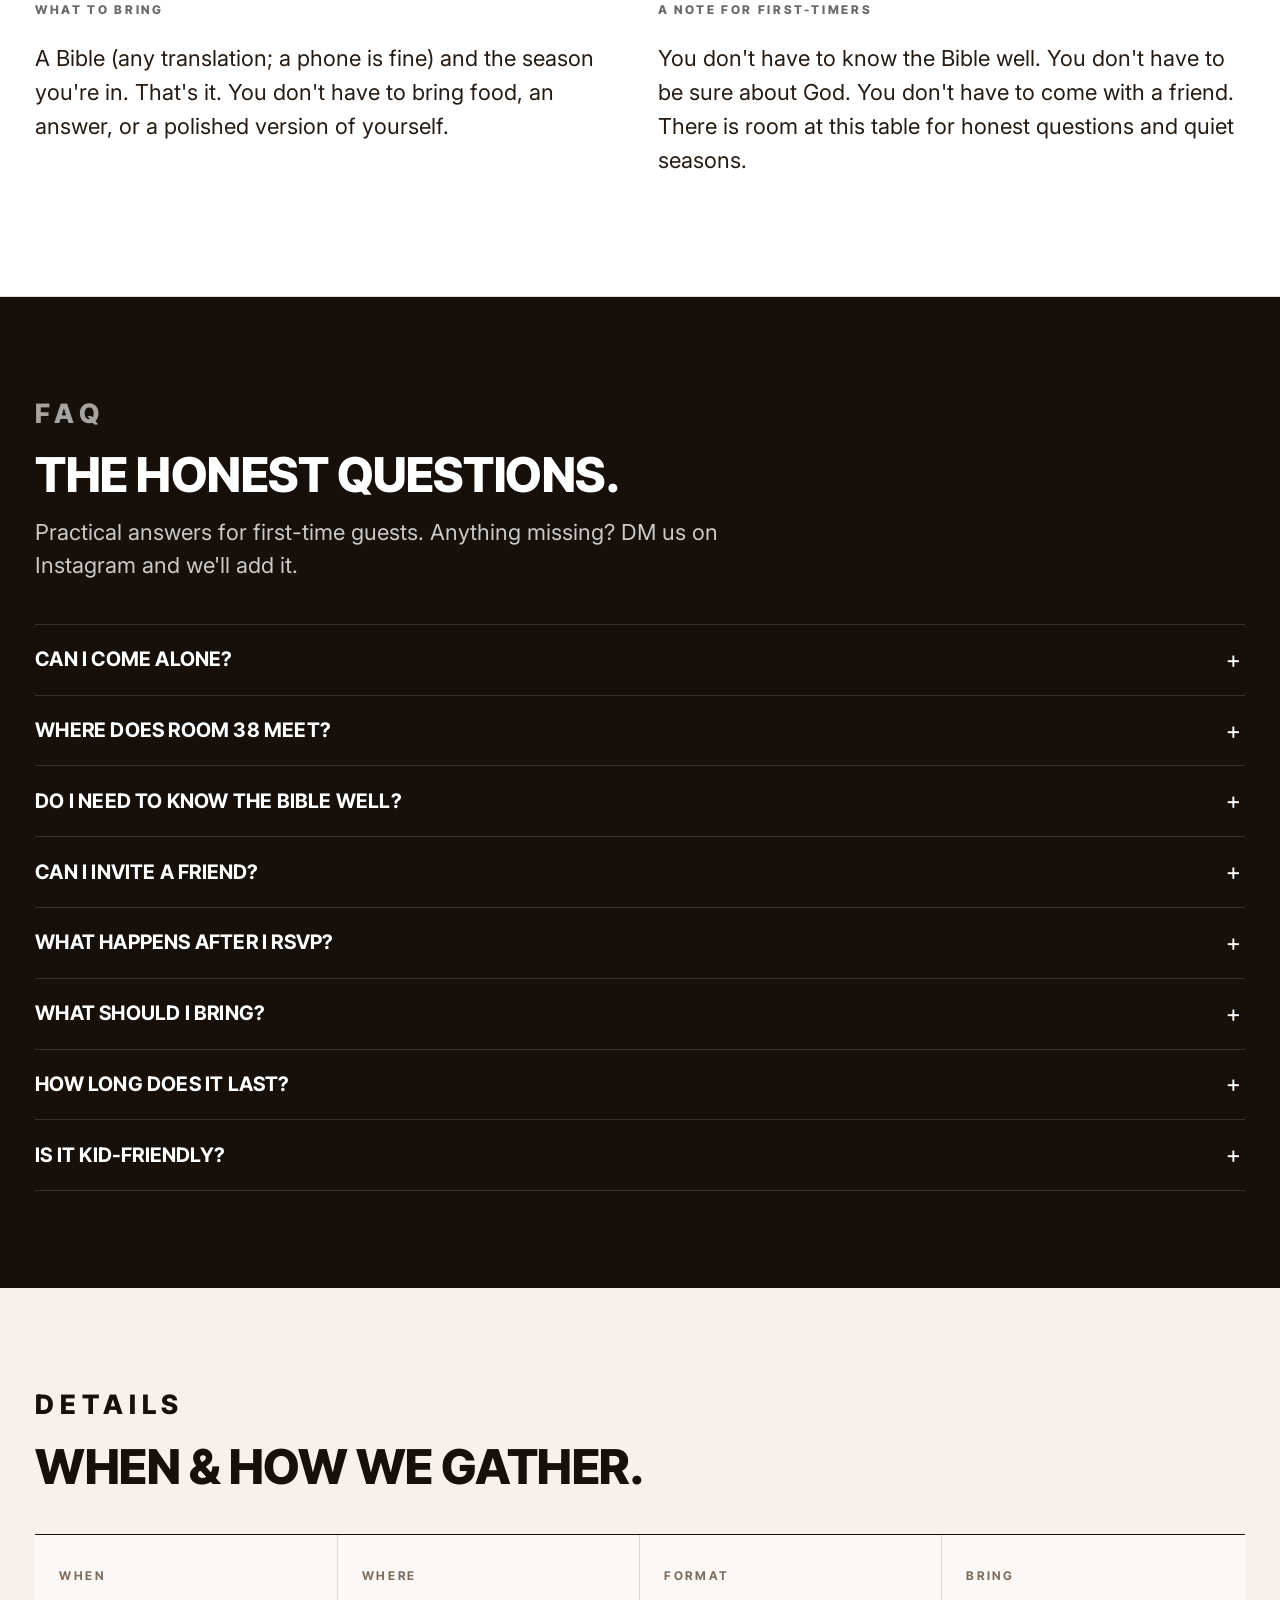
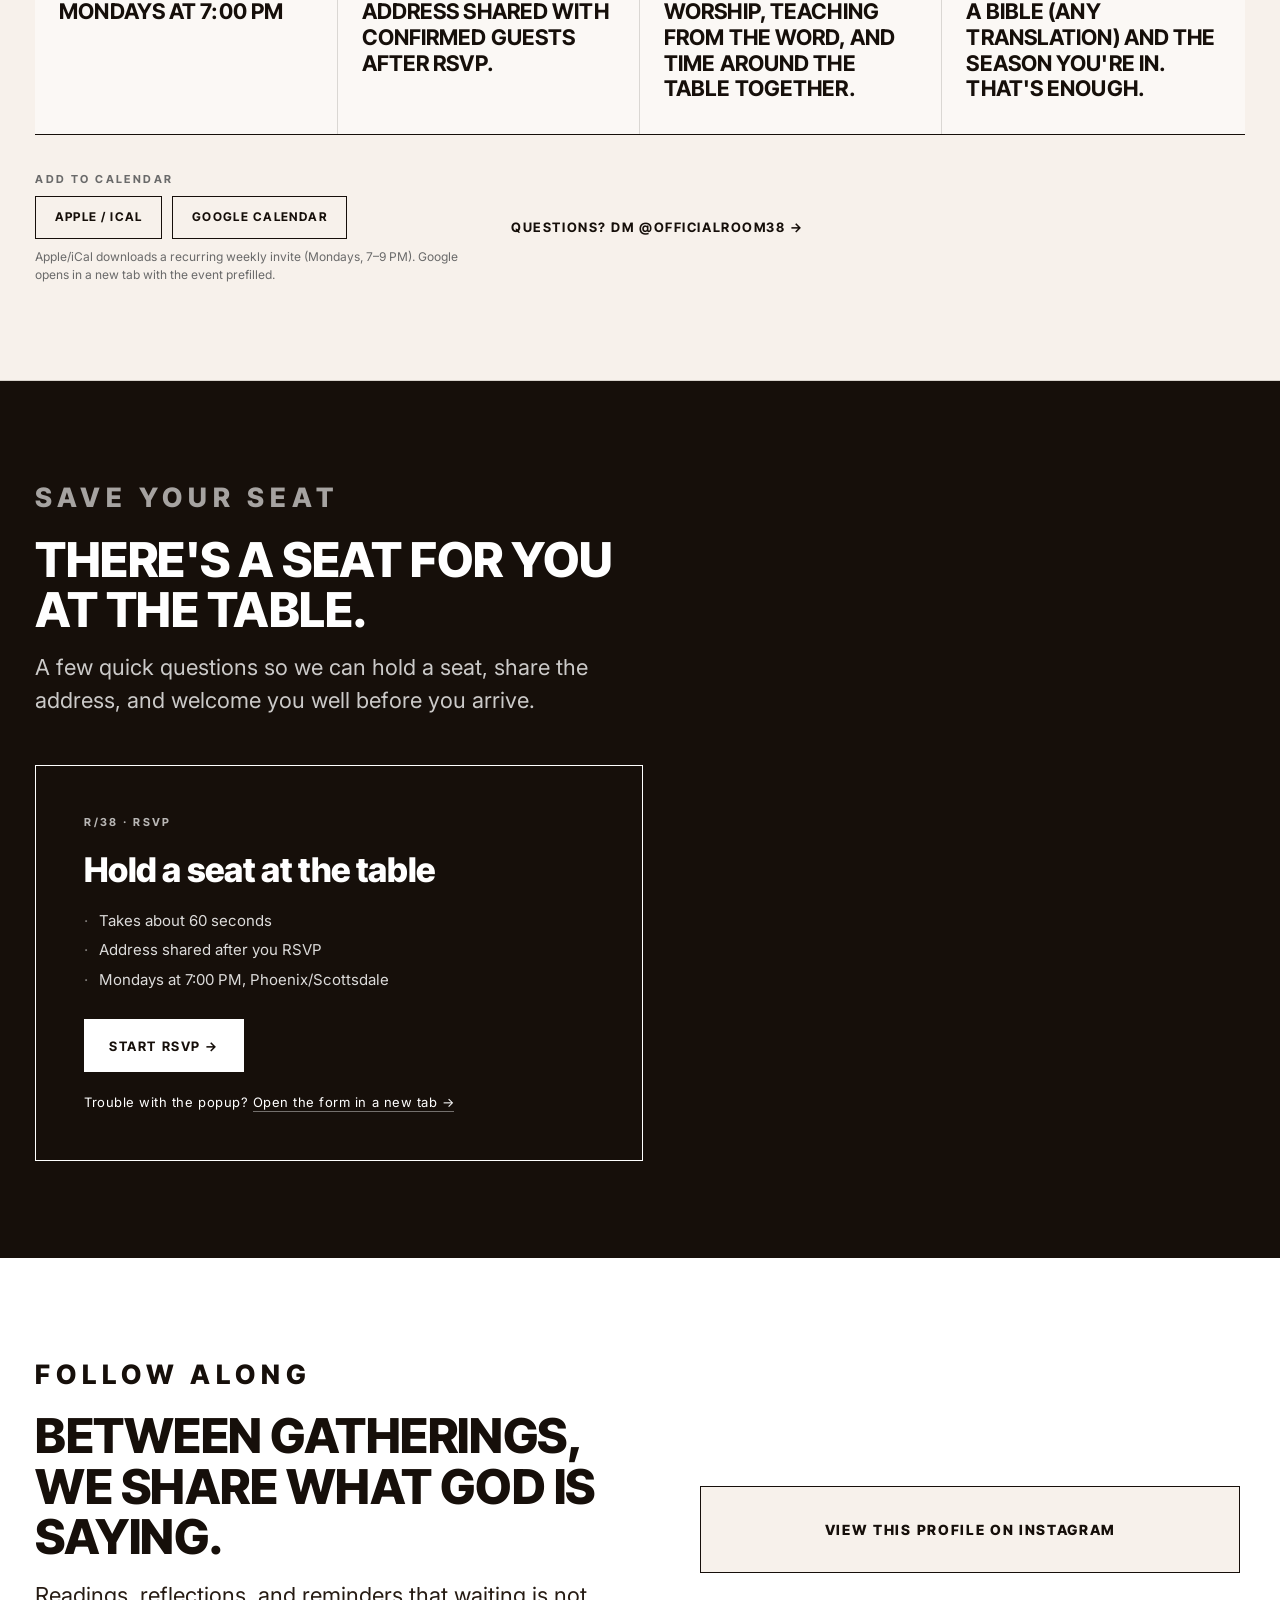
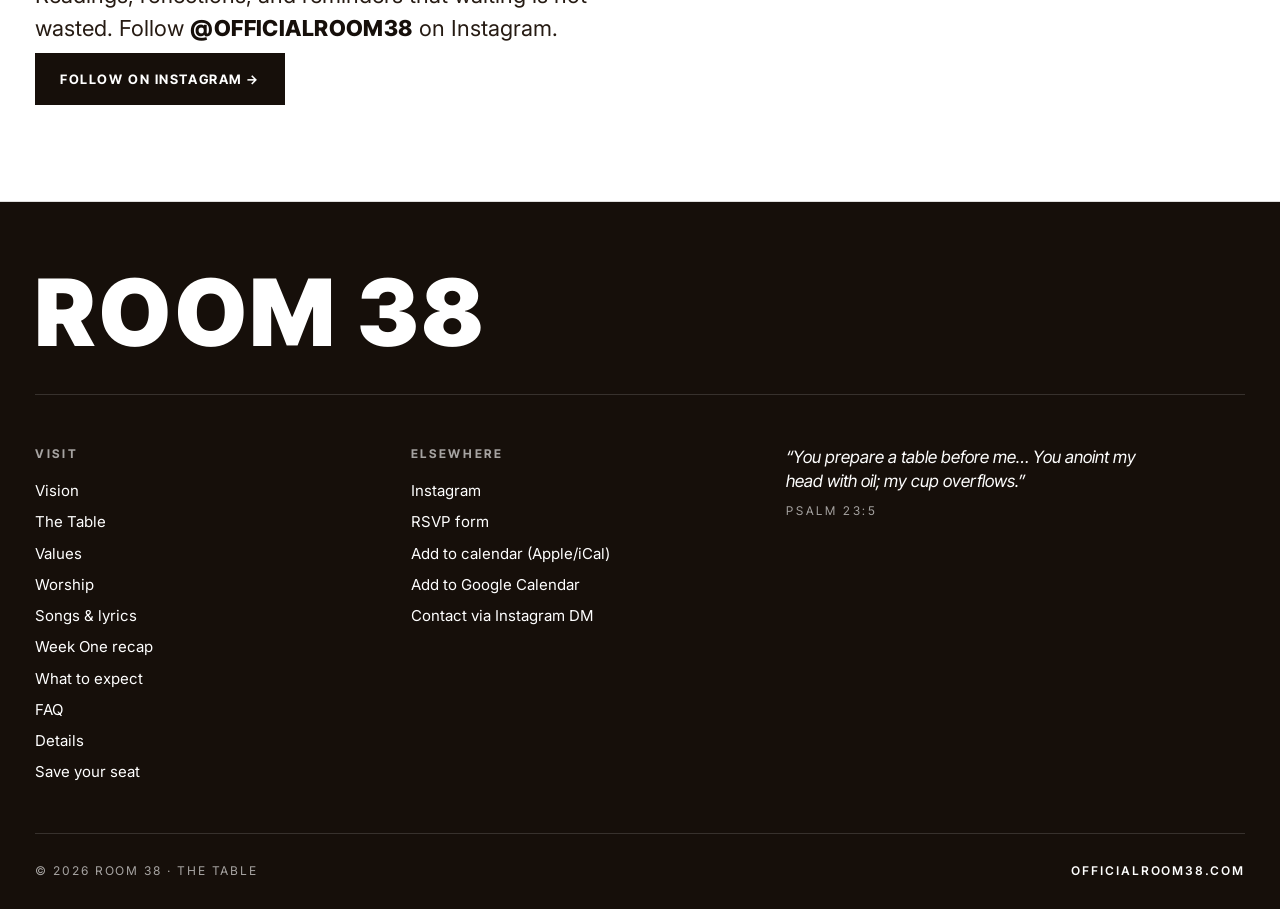
==== commit 7c780faa: "Update table preview image caption Co-Authored-By: Claude Opus 4.7 <noreply@anthropic.com>" ====
--- a/index.html
+++ b/index.html
@@ -330,7 +330,7 @@
               width="1600"
               height="1067"
             />
-            <figcaption>Week One · The Table, 05/26/2026</figcaption>
+            <figcaption>Around the Table</figcaption>
           </figure>
 
           <p class="swipe-hint" aria-hidden="true">Swipe →</p>
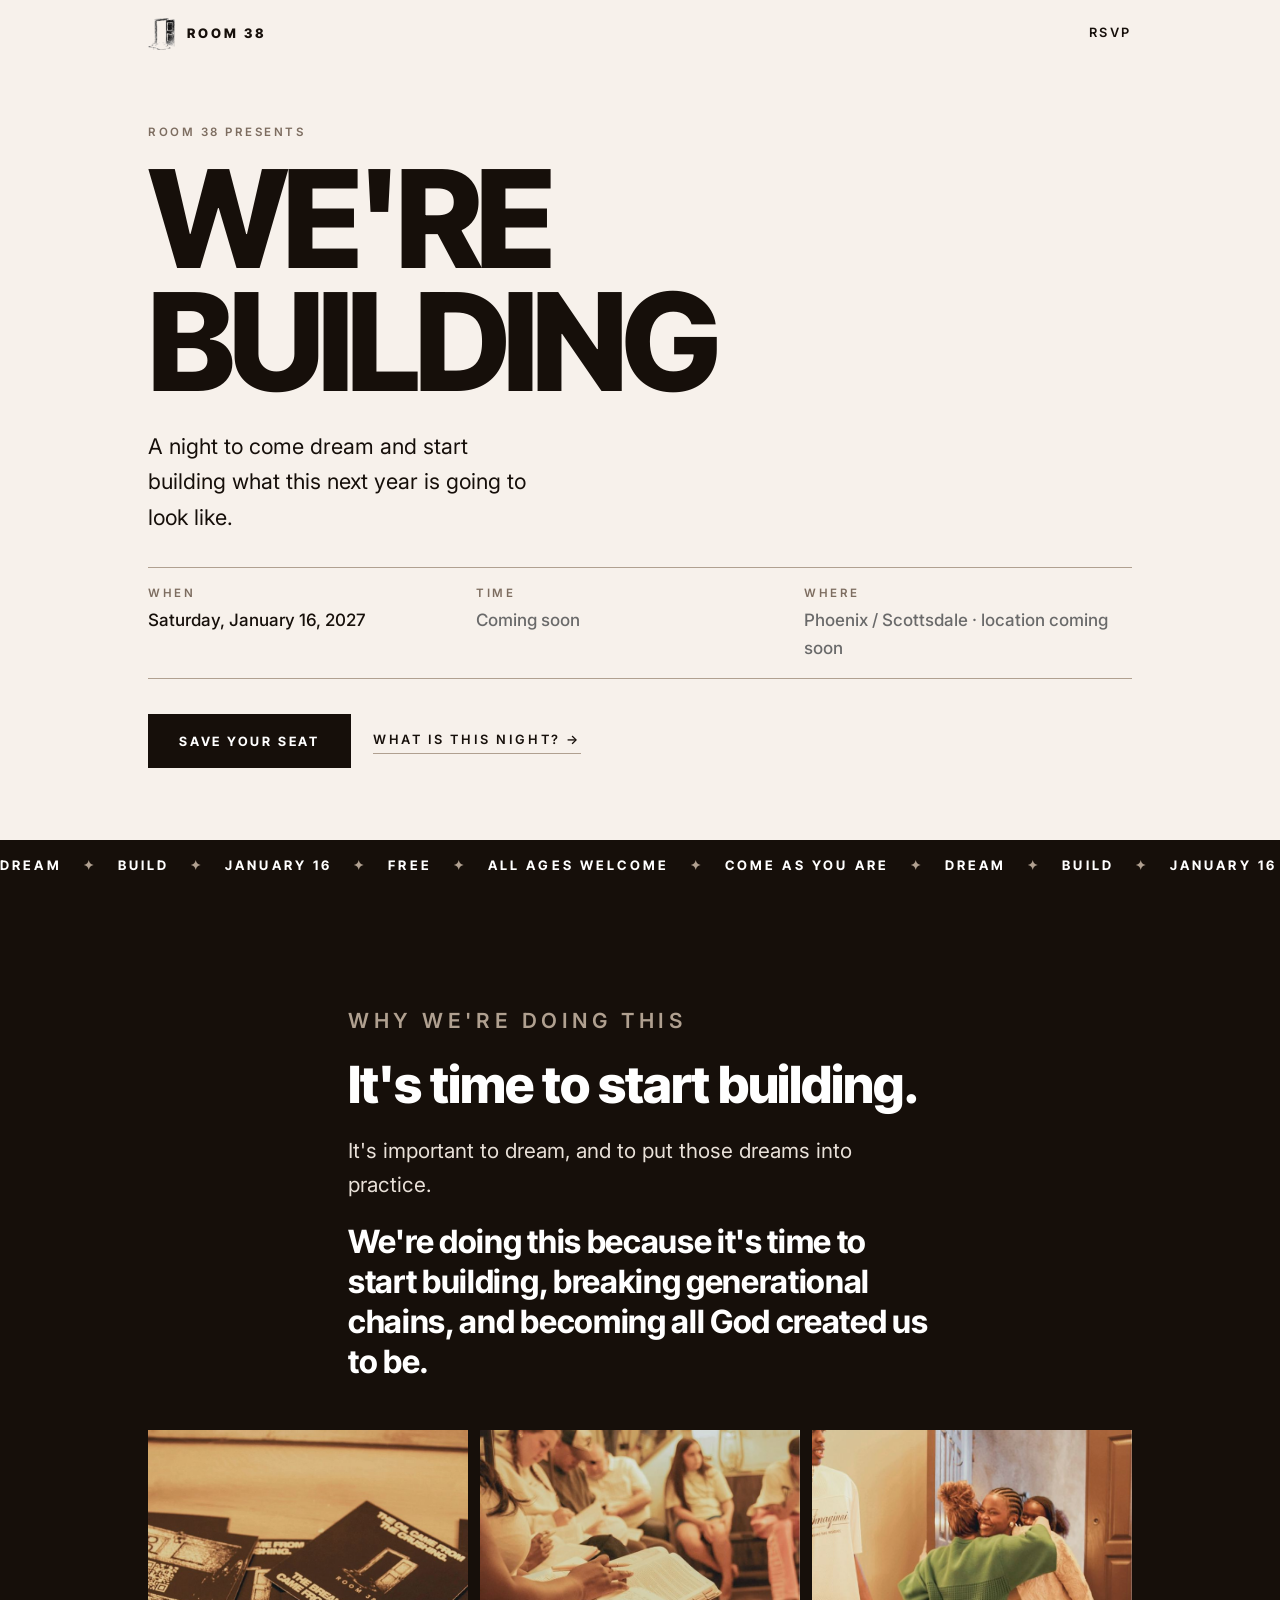
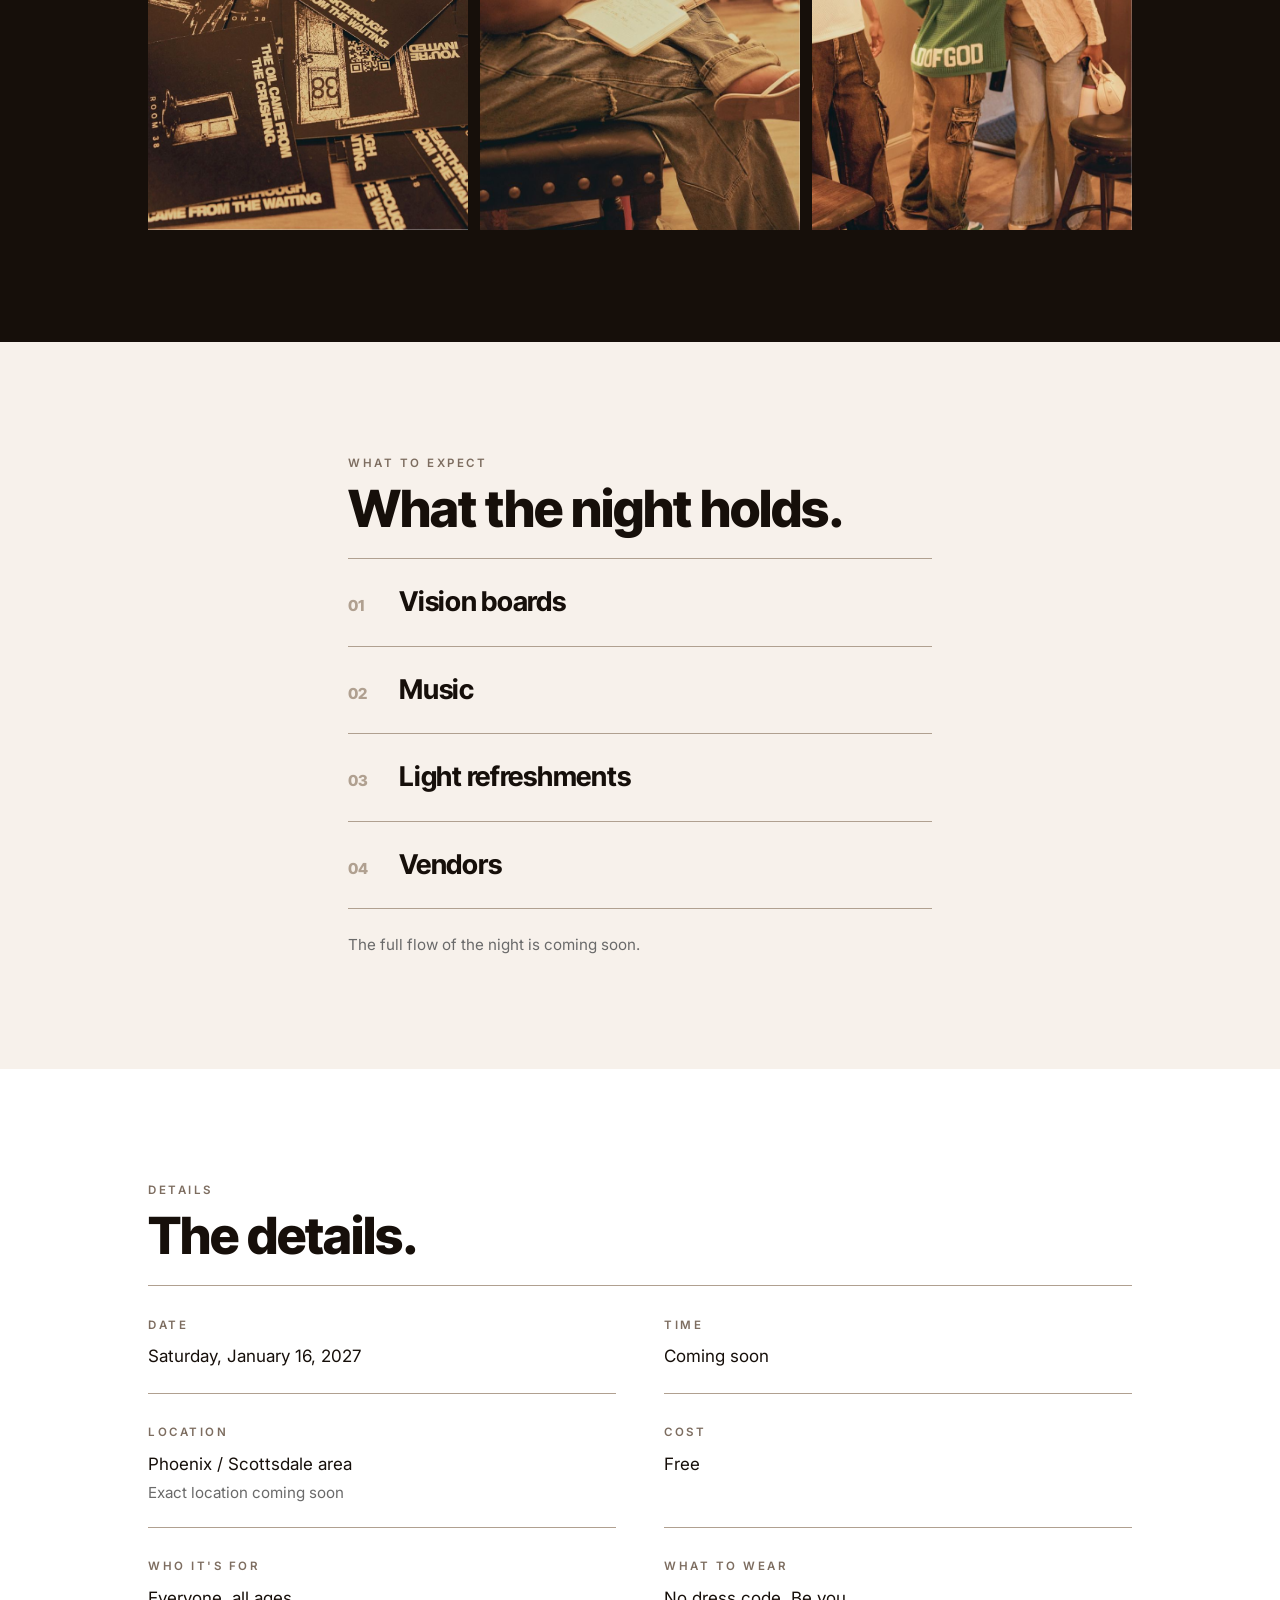
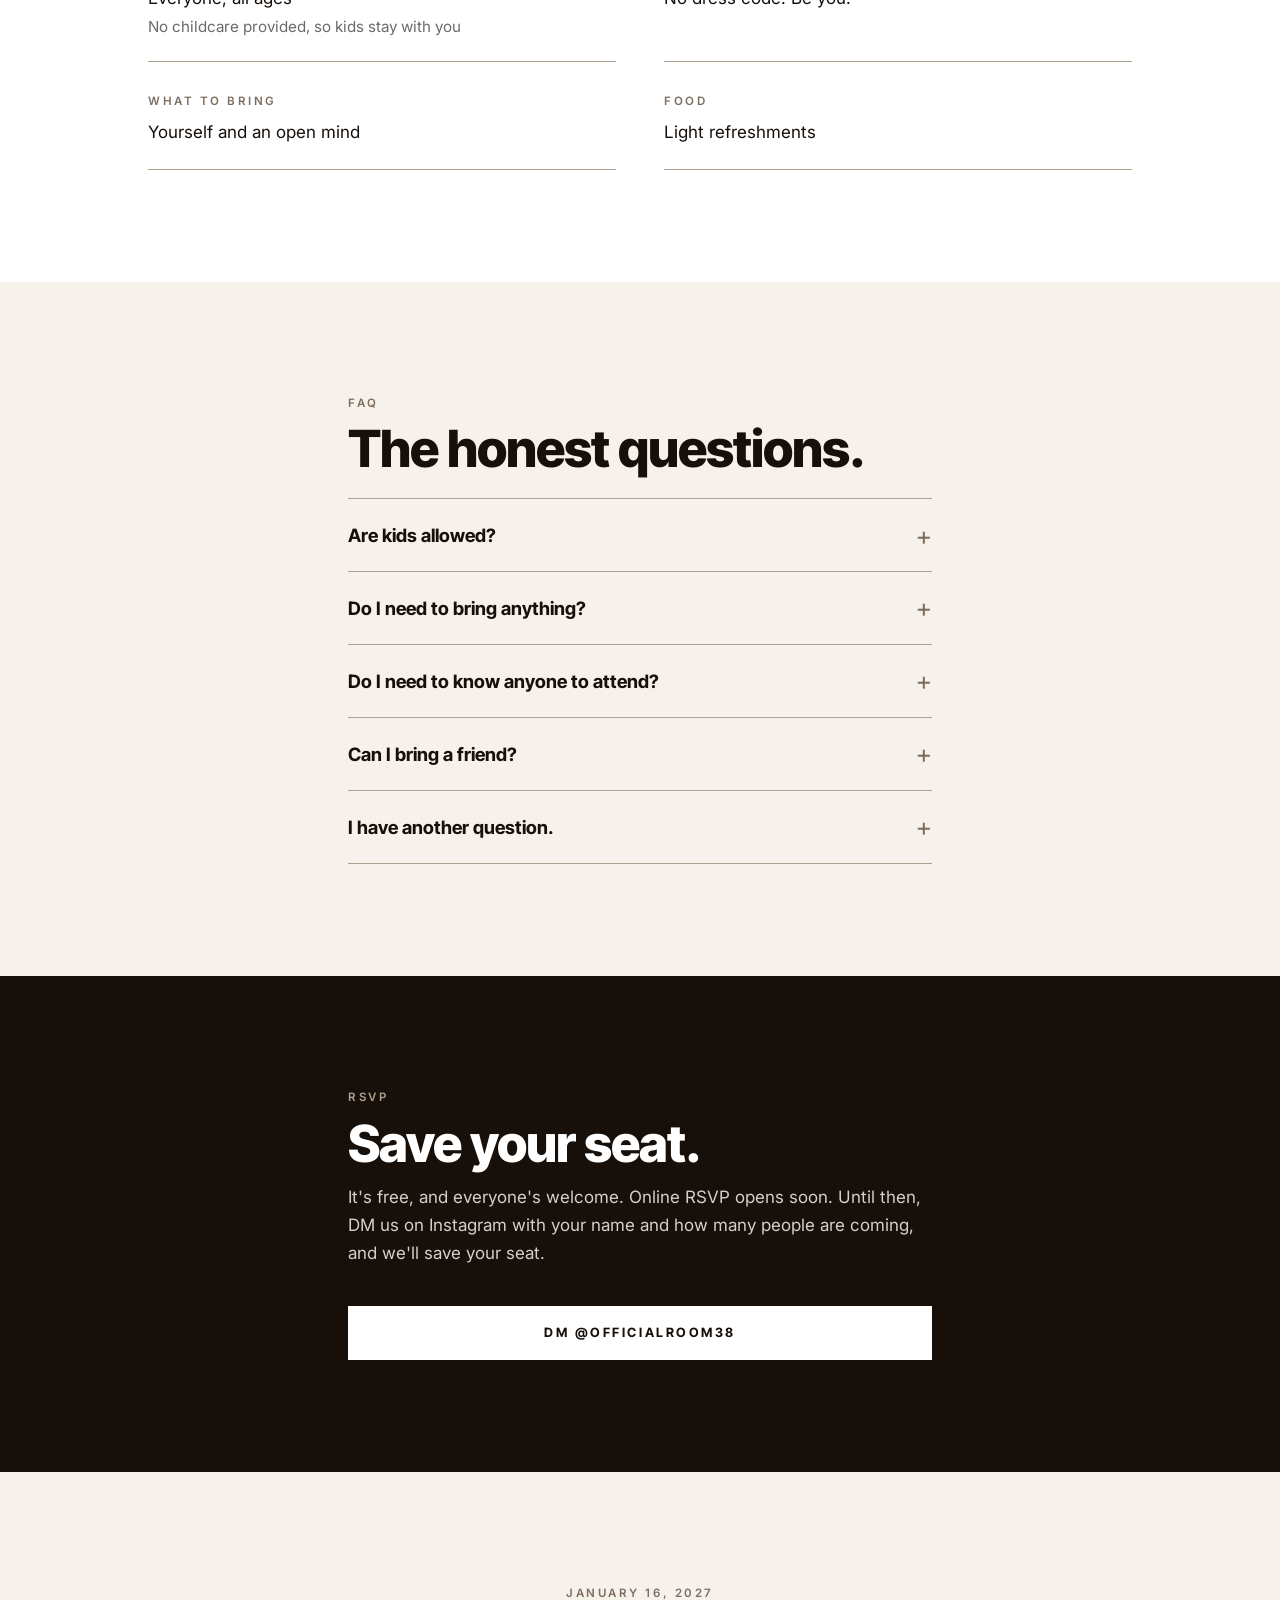
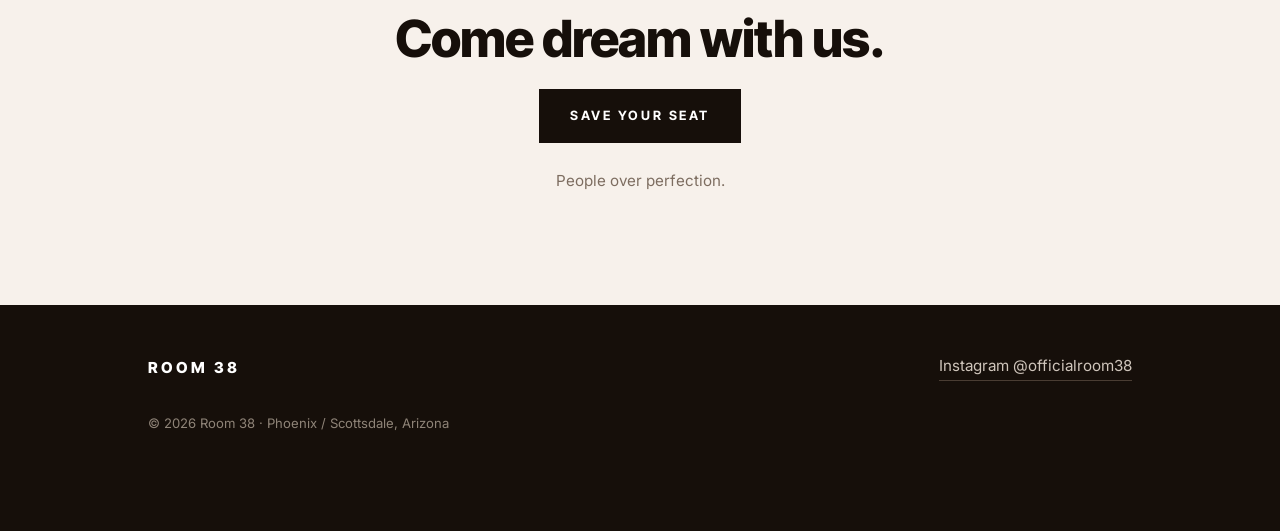
==== commit 7bd4a7fa: "Replace site with the We're Building event page officialroom38.com is now a single page for We're Bu" ====
--- a/index.html
+++ b/index.html
@@ -1,900 +1,381 @@
-<!doctype html>
+<!DOCTYPE html>
 <html lang="en">
-  <head>
-    <meta charset="utf-8" />
-    <meta name="viewport" content="width=device-width, initial-scale=1, viewport-fit=cover" />
-    <meta name="theme-color" content="#160f0a" />
-
-    <!-- SEO -->
-    <title>Room 38 — The Table</title>
-    <meta
-      name="description"
-      content="A space where people encounter God deeply, find healing, and build community authentically."
-    />
-    <meta name="author" content="Room 38" />
-    <link rel="canonical" href="https://officialroom38.com/" />
-
-    <!-- Social preview: Open Graph + Twitter Card -->
-    <meta property="og:type" content="website" />
-    <meta property="og:site_name" content="Room 38" />
-    <meta property="og:locale" content="en_US" />
-    <meta property="og:url" content="https://officialroom38.com/" />
-    <meta property="og:title" content="Room 38 — The Table" />
-    <meta
-      property="og:description"
-      content="A space where people encounter God deeply, find healing, and build community authentically."
-    />
-    <meta property="og:image" content="https://officialroom38.com/assets/images/og-room38-card.png" />
-    <meta property="og:image:secure_url" content="https://officialroom38.com/assets/images/og-room38-card.png" />
-    <meta property="og:image:type" content="image/png" />
-    <meta property="og:image:width" content="1200" />
-    <meta property="og:image:height" content="630" />
-    <meta property="og:image:alt" content="Room 38 logo with The Table gathering description." />
-
-    <!-- Twitter Card -->
-    <meta name="twitter:card" content="summary_large_image" />
-    <meta name="twitter:url" content="https://officialroom38.com/" />
-    <meta name="twitter:title" content="Room 38 — The Table" />
-    <meta
-      name="twitter:description"
-      content="A space where people encounter God deeply, find healing, and build community authentically."
-    />
-    <meta name="twitter:image" content="https://officialroom38.com/assets/images/og-room38-card.png" />
-    <meta name="twitter:image:alt" content="Room 38 logo with The Table gathering description." />
-
-    <link rel="icon" href="assets/images/favicon.svg?v=2" type="image/svg+xml" />
-
-    <!-- Fonts: Inter (body + UI) + Inter Tight (display, heavy). Inter approximates the geometric grotesque wordmark when set heavy. -->
-    <link rel="preconnect" href="https://fonts.googleapis.com" />
-    <link rel="preconnect" href="https://fonts.gstatic.com" crossorigin />
-    <link
-      href="https://fonts.googleapis.com/css2?family=Inter:wght@400;500;600;700;900&family=Inter+Tight:wght@600;700;800;900&display=swap"
-      rel="stylesheet"
-    />
-
-    <!-- JSON-LD -->
-    <script type="application/ld+json">
-      {
-        "@context": "https://schema.org",
-        "@type": "Organization",
-        "name": "Room 38",
-        "alternateName": "The Table",
-        "url": "https://officialroom38.com/",
-        "sameAs": ["https://instagram.com/officialroom38"],
-        "description": "A space where people encounter God deeply, find healing, and build community authentically."
-      }
-    </script>
-
-    <link rel="stylesheet" href="styles.css?v=14" />
-  </head>
-  <body>
-    <a href="#main" class="skip-link">Skip to content</a>
-
-    <!-- ============ NAV ============ -->
-    <header class="site-header" id="site-header">
-      <div class="container nav-row">
-        <a href="#top" class="brand" aria-label="Room 38 home">
-          <span class="brand-wordmark">ROOM&nbsp;38</span>
-        </a>
-
-        <button
-          class="menu-toggle"
-          type="button"
-          aria-label="Open navigation menu"
-          aria-controls="primary-navigation"
-          aria-expanded="false"
-        >
-          <span class="menu-toggle-label">Menu</span>
-        </button>
-
-        <nav class="nav-links" id="primary-navigation" aria-label="Primary">
-          <a href="#vision">Vision</a>
-          <a href="#table">The Table</a>
-          <a href="#values">Values</a>
-          <a href="#worship">Worship</a>
-          <a href="#expect">Expect</a>
-          <a href="#faq">FAQ</a>
-          <a href="#details">Details</a>
-          <a href="#join">Save your seat</a>
-        </nav>
-
-        <a href="#join" class="btn btn-ghost nav-cta">Save your seat</a>
+<head>
+<meta charset="UTF-8">
+<meta name="viewport" content="width=device-width, initial-scale=1.0, viewport-fit=cover">
+<title>We're Building | Room 38</title>
+<meta name="description" content="A night to come dream and start building what this next year is going to look like. Saturday, January 16, 2027. Free, all ages.">
+<meta name="theme-color" content="#160f0a">
+<link rel="canonical" href="https://officialroom38.com/">
+<link rel="icon" href="/assets/images/favicon.svg?v=2" type="image/svg+xml">
+<meta property="og:type" content="website">
+<meta property="og:site_name" content="Room 38">
+<meta property="og:locale" content="en_US">
+<meta property="og:url" content="https://officialroom38.com/">
+<meta property="og:title" content="We're Building | Room 38">
+<meta property="og:description" content="A night to come dream and start building what this next year is going to look like. Saturday, January 16, 2027. Free, all ages.">
+<meta property="og:image" content="https://officialroom38.com/assets/images/og-werebuilding.png">
+<meta property="og:image:type" content="image/png">
+<meta property="og:image:width" content="1200">
+<meta property="og:image:height" content="630">
+<meta property="og:image:alt" content="We're Building, a Room 38 event on Saturday, January 16, 2027.">
+<meta name="twitter:card" content="summary_large_image">
+<meta name="twitter:title" content="We're Building | Room 38">
+<meta name="twitter:description" content="A night to come dream and start building what this next year is going to look like. Saturday, January 16, 2027.">
+<meta name="twitter:image" content="https://officialroom38.com/assets/images/og-werebuilding.png">
+<meta name="twitter:image:alt" content="We're Building, a Room 38 event on Saturday, January 16, 2027.">
+<script type="application/ld+json">
+{
+  "@context": "https://schema.org",
+  "@type": "Event",
+  "name": "We're Building",
+  "description": "A night to come dream and start building what this next year is going to look like.",
+  "startDate": "2027-01-16",
+  "eventStatus": "https://schema.org/EventScheduled",
+  "eventAttendanceMode": "https://schema.org/OfflineEventAttendanceMode",
+  "isAccessibleForFree": true,
+  "image": "https://officialroom38.com/assets/images/og-werebuilding.png",
+  "url": "https://officialroom38.com/",
+  "location": {
+    "@type": "Place",
+    "name": "Phoenix / Scottsdale area",
+    "address": { "@type": "PostalAddress", "addressRegion": "AZ", "addressCountry": "US" }
+  },
+  "organizer": { "@type": "Organization", "name": "Room 38", "url": "https://officialroom38.com/" }
+}
+</script>
+<link rel="preconnect" href="https://fonts.googleapis.com">
+<link rel="preconnect" href="https://fonts.gstatic.com" crossorigin>
+<link href="https://fonts.googleapis.com/css2?family=Inter:wght@400;500;600&family=Inter+Tight:wght@700;800&display=swap" rel="stylesheet">
+<style>
+  :root{
+    --ink:#160f0a; --ink-soft:#261b13; --paper:#f7f1eb; --white:#fff;
+    --sand:#e8d8c8; --sand-soft:#e0d0c8; --taupe:#b0a090; --brown:#7d6d60; --gray:#6a6a6a;
+    --pad:clamp(1.25rem,5vw,3rem);
+  }
+  *{box-sizing:border-box;margin:0;padding:0;border-radius:0}
+  [hidden]{display:none!important}
+  html{scroll-behavior:smooth}
+  @media(prefers-reduced-motion:reduce){html{scroll-behavior:auto}}
+  body{background:var(--paper);color:var(--ink);font-family:Inter,system-ui,sans-serif;font-size:17px;line-height:1.65;-webkit-font-smoothing:antialiased}
+  img{display:block;max-width:100%}
+  a{color:inherit}
+  a:focus-visible,button:focus-visible,summary:focus-visible{outline:2px solid currentColor;outline-offset:3px}
+  .wrap{max-width:1080px;margin:0 auto;padding:0 var(--pad)}
+  .narrow{max-width:680px}
+
+  .label{font-size:.72rem;font-weight:600;letter-spacing:.22em;text-transform:uppercase;color:var(--brown)}
+  h1,h2,h3,.btn{font-family:"Inter Tight",Inter,sans-serif}
+  h2{font-size:clamp(2rem,6vw,3.2rem);font-weight:800;line-height:1.05;letter-spacing:-.02em;margin:.6rem 0 1.4rem}
+  h3{font-size:1.15rem;font-weight:700;letter-spacing:-.01em}
+
+  .btn{display:inline-flex;align-items:center;justify-content:center;gap:.6rem;min-height:54px;padding:0 1.9rem;
+    background:var(--ink);color:var(--white);text-decoration:none;font-weight:700;font-size:.8rem;letter-spacing:.2em;
+    text-transform:uppercase;border:1px solid var(--ink);cursor:pointer;transition:background .2s,color .2s}
+  .btn:hover{background:var(--ink-soft)}
+  .btn.light{background:var(--white);color:var(--ink);border-color:var(--white)}
+  .btn.light:hover{background:var(--sand)}
+  .link{font-size:.8rem;font-weight:600;letter-spacing:.2em;text-transform:uppercase;text-decoration:none;
+    border-bottom:1px solid var(--taupe);padding-bottom:3px}
+
+  /* Nav */
+  nav{display:flex;justify-content:space-between;align-items:center;padding:1.1rem var(--pad);max-width:1080px;margin:0 auto}
+  nav .link{border:none}
+  .mark{display:inline-flex;align-items:center;gap:.7rem;text-decoration:none;font-family:"Inter Tight",Inter,sans-serif;
+    font-weight:800;font-size:.82rem;letter-spacing:.24em;text-transform:uppercase}
+  .mark img{height:32px;width:auto}
+
+  /* Hero */
+  .hero{padding:3.5rem 0 4.5rem}
+  .hero h1{font-size:clamp(3.3rem,15vw,8.5rem);font-weight:800;line-height:.9;letter-spacing:-.045em;text-transform:uppercase;margin:1rem 0 1.6rem}
+  .hero .lead{font-size:clamp(1.1rem,3vw,1.35rem);max-width:30ch;margin-bottom:2rem}
+  .meta{display:grid;grid-template-columns:1fr;border-top:1px solid var(--taupe);margin:0 0 2.2rem}
+  .meta div{padding:.9rem 0;border-bottom:1px solid var(--taupe)}
+  .meta span{display:block}
+  .meta .v{font-weight:500;margin-top:.15rem}
+  .meta .soon{color:var(--gray)}
+  .cta{display:flex;flex-wrap:wrap;gap:1.4rem;align-items:center}
+  @media(min-width:720px){.meta{grid-template-columns:repeat(3,1fr)} .meta div{padding:1rem 1.2rem 1rem 0}}
+
+  /* Ticker: six identical runs, so sliding by half always loops seamlessly, even on very wide screens */
+  .ticker{background:var(--ink);color:var(--white);overflow:hidden;white-space:nowrap;padding:.95rem 0}
+  .ticker .track{display:flex;width:max-content;animation:scroll 96s linear infinite;font-family:"Inter Tight",sans-serif;font-weight:700;
+    font-size:.82rem;letter-spacing:.24em;text-transform:uppercase}
+  .ticker .track span{flex:none}
+  .ticker i{font-style:normal;color:var(--taupe);margin:0 1.3rem}
+  @keyframes scroll{to{transform:translateX(-50%)}}
+  @media(prefers-reduced-motion:reduce){.ticker .track{animation:none}}
+
+  section{padding:clamp(4rem,10vw,7rem) 0}
+  .dark{background:var(--ink);color:var(--white)}
+  .dark .label{color:var(--taupe)}
+  .white{background:var(--white)}
+
+  /* Story */
+  .story p{font-size:clamp(1.1rem,2.6vw,1.3rem);margin-bottom:1.2rem;color:#e9e1d9}
+  .story p.big{font-family:"Inter Tight",sans-serif;font-weight:700;color:var(--white);font-size:clamp(1.4rem,4vw,2rem);line-height:1.25;letter-spacing:-.01em}
+
+  /* Photos */
+  .photos{display:grid;grid-auto-flow:column;grid-auto-columns:78%;gap:.75rem;overflow-x:auto;scroll-snap-type:x mandatory;
+    padding:0 var(--pad);scroll-padding:0 var(--pad);margin-top:3rem;scrollbar-width:none}
+  .photos::-webkit-scrollbar{display:none}
+  .photos img{width:100%;height:auto;aspect-ratio:4/5;object-fit:cover;scroll-snap-align:start;background:var(--ink-soft)}
+  .swipe{padding:0 var(--pad);margin-top:.9rem}
+  @media(min-width:860px){.photos{grid-auto-flow:row;grid-template-columns:repeat(3,1fr);max-width:1080px;margin:3rem auto 0}.swipe{display:none}}
+
+  /* Expect */
+  .list{list-style:none;border-top:1px solid var(--taupe);margin-top:1rem}
+  .list li{display:grid;grid-template-columns:3.2rem 1fr;align-items:baseline;padding:1.3rem 0;border-bottom:1px solid var(--taupe)}
+  .list .n{font-family:"Inter Tight",sans-serif;font-weight:800;color:var(--taupe);font-size:.95rem}
+  .list h3{font-size:clamp(1.3rem,4vw,1.7rem)}
+  .note{color:var(--gray);margin-top:1.4rem;font-size:.95rem}
+
+  /* Details */
+  .grid{display:grid;grid-template-columns:1fr;gap:0;border-top:1px solid var(--taupe)}
+  .grid div{padding:1.4rem 0;border-bottom:1px solid var(--taupe)}
+  .grid p{margin-top:.35rem}
+  .grid .sub{color:var(--gray);font-size:.95rem;margin-top:.1rem}
+  @media(min-width:720px){.grid{grid-template-columns:1fr 1fr;column-gap:3rem}}
+
+  /* FAQ */
+  details{border-bottom:1px solid var(--taupe)}
+  details:first-of-type{border-top:1px solid var(--taupe)}
+  summary{list-style:none;cursor:pointer;display:flex;justify-content:space-between;gap:1rem;align-items:center;
+    padding:1.3rem 0;font-family:"Inter Tight",sans-serif;font-weight:700;font-size:1.15rem;min-height:60px}
+  summary::-webkit-details-marker{display:none}
+  summary::after{content:"+";font-weight:400;font-size:1.6rem;line-height:1;color:var(--brown)}
+  details[open] summary::after{content:"–"}
+  details p{padding:0 0 1.4rem;color:#3d332b;max-width:58ch}
+
+  /* RSVP */
+  .rsvp h2{margin-bottom:.8rem}
+  .rsvp .intro{color:#d9cfc6;margin-bottom:2.4rem}
+  .rsvp.is-pending .if-live{display:none}
+  .rsvp:not(.is-pending) .if-pending{display:none}
+  .dm-btn{width:100%}
+  form{display:grid;gap:1.6rem}
+  .field label{display:block;font-size:.72rem;font-weight:600;letter-spacing:.2em;text-transform:uppercase;color:var(--taupe);margin-bottom:.4rem}
+  .field input,.field select{width:100%;min-height:54px;padding:.8rem 1rem;background:var(--ink-soft);color:var(--white);
+    border:1px solid #4a3d33;font:inherit;font-size:17px;appearance:none;-webkit-appearance:none}
+  .field select{background-image:linear-gradient(45deg,transparent 50%,var(--taupe) 50%),linear-gradient(135deg,var(--taupe) 50%,transparent 50%);
+    background-position:calc(100% - 22px) 50%,calc(100% - 16px) 50%;background-size:6px 6px;background-repeat:no-repeat}
+  .field input:focus,.field select:focus{outline:none;border-color:var(--sand)}
+  .hp{position:absolute;left:-9999px}
+  form .btn{width:100%}
+  form .btn:disabled{cursor:default;opacity:.7}
+  #msg{margin-top:1.4rem;min-height:1.5rem;color:var(--sand)}
+  .done h3{font-size:1.8rem;margin-bottom:.6rem}
+  .done p{color:#d9cfc6}
+
+  /* Final */
+  .final{text-align:center}
+  .final h2{max-width:16ch;margin-left:auto;margin-right:auto}
+  .final .phrase{color:var(--brown);margin-top:1.6rem;font-size:.95rem}
+
+  footer{background:var(--ink);color:#cfc5bb;padding:3rem 0 6rem;font-size:.95rem}
+  footer .row{display:flex;flex-wrap:wrap;justify-content:space-between;gap:1.5rem;align-items:center}
+  footer .brand{font-family:"Inter Tight",sans-serif;font-weight:800;letter-spacing:.2em;color:var(--white)}
+  footer .links{display:flex;gap:1.6rem;flex-wrap:wrap}
+  footer a{text-decoration:none;border-bottom:1px solid #4a3d33;padding-bottom:2px}
+  footer .copy{margin-top:2rem;color:#8f8478;font-size:.82rem}
+
+  /* Sticky mobile bar */
+  .bar{position:fixed;left:0;right:0;bottom:0;padding:.7rem var(--pad) calc(.7rem + env(safe-area-inset-bottom));background:var(--paper);
+    border-top:1px solid var(--taupe);transform:translateY(110%);transition:transform .3s;z-index:10}
+  .bar.show{transform:none}
+  .bar .btn{width:100%}
+  @media(min-width:860px){.bar{display:none}}
+</style>
+</head>
+<body>
+
+<nav aria-label="Room 38">
+  <a class="mark" href="/" aria-label="Room 38 home"><img src="/assets/images/door-mark.png" width="82" height="96" alt=""><span>Room 38</span></a>
+  <a class="link" href="#rsvp">RSVP</a>
+</nav>
+
+<main id="main">
+<header class="hero" id="top">
+  <div class="wrap">
+    <p class="label">Room 38 presents</p>
+    <h1>We're<br>Building</h1>
+    <p class="lead">A night to come dream and start building what this next year is going to look like.</p>
+    <div class="meta">
+      <div><span class="label">When</span><span class="v">Saturday, January 16, 2027</span></div>
+      <div><span class="label">Time</span><span class="v soon">Coming soon</span></div>
+      <div><span class="label">Where</span><span class="v soon">Phoenix / Scottsdale · location coming soon</span></div>
+    </div>
+    <div class="cta">
+      <a class="btn" href="#rsvp">Save your seat</a>
+      <a class="link" href="#story">What is this night? →</a>
+    </div>
+  </div>
+</header>
+
+<div class="ticker" aria-hidden="true">
+  <div class="track">
+    <span>Dream<i>✦</i>Build<i>✦</i>January 16<i>✦</i>Free<i>✦</i>All ages welcome<i>✦</i>Come as you are<i>✦</i></span>
+    <span>Dream<i>✦</i>Build<i>✦</i>January 16<i>✦</i>Free<i>✦</i>All ages welcome<i>✦</i>Come as you are<i>✦</i></span>
+    <span>Dream<i>✦</i>Build<i>✦</i>January 16<i>✦</i>Free<i>✦</i>All ages welcome<i>✦</i>Come as you are<i>✦</i></span>
+    <span>Dream<i>✦</i>Build<i>✦</i>January 16<i>✦</i>Free<i>✦</i>All ages welcome<i>✦</i>Come as you are<i>✦</i></span>
+    <span>Dream<i>✦</i>Build<i>✦</i>January 16<i>✦</i>Free<i>✦</i>All ages welcome<i>✦</i>Come as you are<i>✦</i></span>
+    <span>Dream<i>✦</i>Build<i>✦</i>January 16<i>✦</i>Free<i>✦</i>All ages welcome<i>✦</i>Come as you are<i>✦</i></span>
+  </div>
+</div>
+
+<section class="dark story" id="story">
+  <div class="wrap narrow">
+    <p class="label">Why we're doing this</p>
+    <h2>It's time to start building.</h2>
+    <p>It's important to dream, and to put those dreams into practice.</p>
+    <p class="big">We're doing this because it's time to start building, breaking generational chains, and becoming all God created us to be.</p>
+  </div>
+  <div class="photos" role="group" aria-label="Photos from Room 38">
+    <img src="/assets/images/week-one/room38-week-one-3523-1600.jpg" alt="A Room 38 night" width="1600" height="1067" loading="lazy">
+    <img src="/assets/images/week-one/room38-week-one-3530-1100.jpg" alt="A Room 38 night" width="733" height="1100" loading="lazy">
+    <img src="/assets/images/week-one/room38-week-one-3525-1100.jpg" alt="A Room 38 night" width="733" height="1100" loading="lazy">
+  </div>
+  <p class="label swipe" aria-hidden="true">Swipe →</p>
+</section>
+
+<section id="expect">
+  <div class="wrap narrow">
+    <p class="label">What to expect</p>
+    <h2>What the night holds.</h2>
+    <ul class="list">
+      <li><span class="n">01</span><h3>Vision boards</h3></li>
+      <li><span class="n">02</span><h3>Music</h3></li>
+      <li><span class="n">03</span><h3>Light refreshments</h3></li>
+      <li><span class="n">04</span><h3>Vendors</h3></li>
+    </ul>
+    <p class="note">The full flow of the night is coming soon.</p>
+  </div>
+</section>
+
+<section class="white" id="details">
+  <div class="wrap">
+    <p class="label">Details</p>
+    <h2>The details.</h2>
+    <div class="grid">
+      <div><span class="label">Date</span><p>Saturday, January 16, 2027</p></div>
+      <div><span class="label">Time</span><p>Coming soon</p></div>
+      <div><span class="label">Location</span><p>Phoenix / Scottsdale area</p><p class="sub">Exact location coming soon</p></div>
+      <div><span class="label">Cost</span><p>Free</p></div>
+      <div><span class="label">Who it's for</span><p>Everyone, all ages</p><p class="sub">No childcare provided, so kids stay with you</p></div>
+      <div><span class="label">What to wear</span><p>No dress code. Be you.</p></div>
+      <div><span class="label">What to bring</span><p>Yourself and an open mind</p></div>
+      <div><span class="label">Food</span><p>Light refreshments</p></div>
+    </div>
+  </div>
+</section>
+
+<section id="faq">
+  <div class="wrap narrow">
+    <p class="label">FAQ</p>
+    <h2>The honest questions.</h2>
+    <details><summary>Are kids allowed?</summary><p>Yes. Everyone of all ages is welcome. There's no childcare, so kids stay with you.</p></details>
+    <details><summary>Do I need to bring anything?</summary><p>Just yourself and an open mind! We'll provide the essentials for the experience. Feel free to come with some goals, dreams, and ideas for the year ahead.</p></details>
+    <details><summary>Do I need to know anyone to attend?</summary><p>Absolutely not! Whether you're coming with friends or showing up solo, this night is designed to help you connect with like-minded people.</p></details>
+    <details><summary>Can I bring a friend?</summary><p>Yes, absolutely. Please bring friends! Just add them to your guest count when you RSVP.</p></details>
+    <details><summary>I have another question.</summary><p>DM us on Instagram at <a href="https://instagram.com/officialroom38" target="_blank" rel="noopener">@officialroom38</a>.</p></details>
+  </div>
+</section>
+
+<!-- RSVP. Until RSVP_URL (in the script at the bottom) is set to the Apps Script web app URL,
+     this section shows the Instagram DM option instead of the form ("is-pending"). -->
+<section class="dark rsvp is-pending" id="rsvp">
+  <div class="wrap narrow">
+    <p class="label">RSVP</p>
+    <h2>Save your seat.</h2>
+    <p class="intro">It's free, and everyone's welcome.<span class="if-live"> We'll email you the time and location as soon as they're set.</span><span class="if-pending"> Online RSVP opens soon. Until then, DM us on Instagram with your name and how many people are coming, and we'll save your seat.</span></p>
+    <a class="btn light dm-btn if-pending" href="https://instagram.com/officialroom38" target="_blank" rel="noopener">DM @officialroom38</a>
+    <div id="formWrap" class="if-live">
+      <form id="rsvpForm" novalidate>
+        <div class="field"><label for="name">Full name</label><input id="name" name="name" autocomplete="name" required></div>
+        <div class="field"><label for="email">Email</label><input id="email" name="email" type="email" autocomplete="email" inputmode="email" required></div>
+        <div class="field"><label for="guests">How many people, including you?</label>
+          <select id="guests" name="guests">
+            <option>1</option><option>2</option><option>3</option><option>4</option><option>5</option>
+            <option>6</option><option>7</option><option>8</option><option>9</option><option>10+</option>
+          </select>
+        </div>
+        <input class="hp" id="company" name="company" tabindex="-1" autocomplete="off" aria-hidden="true">
+        <button class="btn light" type="submit">Save your seat</button>
+      </form>
+      <p id="msg" role="status"></p>
+    </div>
+  </div>
+</section>
+
+<section class="final">
+  <div class="wrap narrow">
+    <p class="label">January 16, 2027</p>
+    <h2>Come dream with us.</h2>
+    <a class="btn" href="#rsvp">Save your seat</a>
+    <p class="phrase">People over perfection.</p>
+  </div>
+</section>
+</main>
+
+<footer>
+  <div class="wrap">
+    <div class="row">
+      <span class="brand">ROOM 38</span>
+      <div class="links">
+        <a href="https://instagram.com/officialroom38" target="_blank" rel="noopener">Instagram @officialroom38</a>
       </div>
-    </header>
-
-    <main id="main">
-      <!-- ============ HERO ============ -->
-      <section class="hero" id="top">
-        <div class="container hero-inner">
-          <div class="hero-meta-row">
-            <span class="meta-mark">R/38</span>
-            <span class="meta-divider" aria-hidden="true"></span>
-            <span class="meta-text">Room 38 · The Table</span>
-            <span class="meta-divider" aria-hidden="true"></span>
-            <span class="meta-text">Est. 2026</span>
-          </div>
-
-          <div class="hero-grid">
-            <figure class="hero-lockup">
-              <img
-                src="assets/images/lockup-black-trans.png"
-                alt="Room 38 lockup: an open door with oil pooling at the threshold, beneath the wordmark ROOM 38"
-                width="900"
-                height="1180"
-              />
-            </figure>
-
-            <div class="hero-content">
-              <h1 class="visually-hidden">Room 38 — The Table</h1>
-
-              <figure class="tagline-image">
-                <img
-                  src="assets/images/tagline-trans.png"
-                  alt="The oil came from the crushing. The breakthrough came from the waiting."
-                  width="1600"
-                  height="220"
-                />
-              </figure>
-
-              <p class="hero-lede">
-                Come carrying the season you're in and leave transformed by the God who turns
-                pressure into purpose and crushing into overflow.
-              </p>
-
-              <div class="hero-ctas">
-                <a href="#join" class="btn btn-primary">Save your seat →</a>
-                <a href="#vision" class="btn btn-link">What is Room 38?</a>
-              </div>
-
-              <dl class="hero-stats">
-                <div>
-                  <dt>Gathering</dt>
-                  <dd>Mon · 7:00 PM</dd>
-                </div>
-                <div>
-                  <dt>Built on</dt>
-                  <dd>Presence</dd>
-                </div>
-                <div>
-                  <dt>Open to</dt>
-                  <dd>Anyone</dd>
-                </div>
-              </dl>
-            </div>
-          </div>
-        </div>
-      </section>
-
-      <!-- ============ MARQUEE / SCRIPTURE STRIP ============ -->
-      <section class="strip strip-light" aria-hidden="true">
-        <div class="strip-track">
-          <span>Presence over performance</span><span aria-hidden="true">✦</span>
-          <span>People over perfection</span><span aria-hidden="true">✦</span>
-          <span>We carry oil</span><span aria-hidden="true">✦</span>
-          <span>Waiting is not wasted</span><span aria-hidden="true">✦</span>
-          <span>Crushing produces oil</span><span aria-hidden="true">✦</span>
-          <span>Healing still happens</span><span aria-hidden="true">✦</span>
-          <span>Presence over performance</span><span aria-hidden="true">✦</span>
-          <span>People over perfection</span><span aria-hidden="true">✦</span>
-          <span>We carry oil</span><span aria-hidden="true">✦</span>
-          <span>Waiting is not wasted</span><span aria-hidden="true">✦</span>
-          <span>Crushing produces oil</span><span aria-hidden="true">✦</span>
-          <span>Healing still happens</span><span aria-hidden="true">✦</span>
-        </div>
-      </section>
-
-      <!-- ============ VISION / WELCOME ============ -->
-      <section class="section section-vision" id="vision" aria-labelledby="vision-title">
-        <div class="container">
-          <div class="section-head">
-            <p class="section-eyebrow">The Vision</p>
-          </div>
-
-          <div class="grid-2">
-            <div class="col-main">
-              <h2 id="vision-title" class="section-title">
-                A space where people encounter God deeply, find healing, and build community
-                <em>authentically.</em>
-              </h2>
-            </div>
-            <div class="col-side">
-              <p class="lede">
-                The number <strong>38</strong> marks two moments in Scripture: one of waiting in
-                the wilderness, one of healing after years of being stuck. We believe God does some
-                of His deepest work in seasons that feel hidden, delayed, or crushing. Just like
-                oil is produced under pressure, He produces purpose, intimacy, and anointing in the
-                places we least expected.
-              </p>
-              <p class="lede strong">
-                Room 38 is not built around performance. It is built around presence.
-              </p>
-            </div>
-          </div>
-
-          <p class="swipe-hint" aria-hidden="true">Swipe →</p>
-          <ul class="pillars swipe-row" tabindex="0" aria-label="Three pillars: Worship, Teaching, Community">
-            <li>
-              <span class="pillar-num">i.</span>
-              <h3>Worship</h3>
-              <p>We create space to encounter God.</p>
-            </li>
-            <li>
-              <span class="pillar-num">ii.</span>
-              <h3>Teaching</h3>
-              <p>We make room for truth to transform us.</p>
-            </li>
-            <li>
-              <span class="pillar-num">iii.</span>
-              <h3>Community</h3>
-              <p>We remind people they were never meant to walk alone.</p>
-            </li>
-          </ul>
-
-          <figure class="welcome-note">
-            <blockquote>
-              Room 38 was born from seasons of crushing, prayer, surrender, and deep encounters
-              with the presence of God. My prayer is that every person who walks through these
-              doors would feel seen, safe, loved, and welcomed into His presence.
-            </blockquote>
-            <figcaption>Kihryn</figcaption>
-          </figure>
-        </div>
-      </section>
-
-      <!-- ============ THIS ROOM IS FOR ============ -->
-      <section class="section section-for section-dark" id="for" aria-labelledby="for-title">
-        <div class="container">
-          <div class="section-head">
-            <p class="section-eyebrow on-dark">This Room Is For</p>
-            <h2 id="for-title" class="section-title on-dark">
-              People in the in-between.
-            </h2>
-          </div>
-
-          <p class="swipe-hint on-dark" aria-hidden="true">Swipe →</p>
-          <ul class="for-list swipe-row" tabindex="0" aria-label="Who Room 38 is for">
-            <li><span>01</span><p>People leaving wilderness seasons</p></li>
-            <li><span>02</span><p>People carrying questions</p></li>
-            <li><span>03</span><p>People desperate for more of God</p></li>
-            <li><span>04</span><p>People looking for healing</p></li>
-            <li><span>05</span><p>People learning to encounter Jesus personally</p></li>
-          </ul>
-
-          <div class="believe-strip">
-            <p>We believe waiting is not wasted.</p>
-            <p>We believe crushing can produce oil.</p>
-            <p>We believe healing still happens.</p>
-            <p>And we believe one encounter with Jesus can change everything.</p>
-          </div>
-        </div>
-      </section>
-
-      <!-- ============ THE TABLE / VERSE ============ -->
-      <section class="section section-table" id="table" aria-labelledby="table-title">
-        <div class="container">
-          <div class="verse-block">
-            <p class="verse-eyebrow">Psalm 23:5</p>
-            <blockquote class="verse">
-              You prepare a table before me<br />
-              in the presence of my enemies.<br />
-              You anoint my head with oil;<br />
-              <em>my cup overflows.</em>
-            </blockquote>
-          </div>
-
-          <div class="grid-2 table-why">
-            <div class="col-label">
-              <p class="section-eyebrow">Why a Table</p>
-            </div>
-            <div class="col-main">
-              <h2 id="table-title" class="section-title">
-                Not just another gathering. A home.
-              </h2>
-              <p class="lede">
-                Room 38 was never meant to be just another gathering. It was meant to feel like
-                home. Around a table, people are seen, welcomed, fed, heard, and loved. The table
-                is a place where every person, no matter their story or season, has a seat.
-              </p>
-              <p class="lede">
-                Before someone encounters the message, they encounter the atmosphere. We come
-                ready to set the table, prepare the space, hold the door open, and make room
-                for the presence of God.
-              </p>
-            </div>
-          </div>
-        </div>
-      </section>
-
-      <!-- ============ WEEK ONE MOMENT ============ -->
-      <section class="section section-weekone" id="week-one" aria-labelledby="weekone-title">
-        <div class="container">
-          <div class="weekone-head">
-            <p class="section-eyebrow">A preview</p>
-            <h2 id="weekone-title" class="section-title">
-              What it's like around <em>the table.</em>
-            </h2>
-            <p class="section-sub">
-              A glimpse into the room: worship, prayer, honest conversation, and people gathering
-              around the table to encounter God, find healing, and build community authentically.
-            </p>
-          </div>
-
-          <figure class="weekone-feature">
-            <img
-              src="assets/images/week-one/room38-week-one-3523-1600.jpg"
-              srcset="
-                assets/images/week-one/room38-week-one-3523-1100.jpg 1100w,
-                assets/images/week-one/room38-week-one-3523-1600.jpg 1600w"
-              sizes="(min-width: 820px) 880px, 100vw"
-              alt="Room 38 Week One — friends gathered around the table for worship and the Word."
-              width="1600"
-              height="1067"
-            />
-            <figcaption>Around the Table</figcaption>
-          </figure>
-
-          <p class="swipe-hint" aria-hidden="true">Swipe →</p>
-          <ul
-            class="weekone-strip"
-            tabindex="0"
-            aria-label="Week One photo highlights — swipe to view more"
-          >
-            <li>
-              <img
-                src="assets/images/week-one/room38-week-one-3530-1100.jpg"
-                alt="A moment from Week One: worship in the room."
-                width="733"
-                height="1100"
-                loading="lazy"
-              />
-            </li>
-            <li>
-              <img
-                src="assets/images/week-one/room38-week-one-3525-1100.jpg"
-                alt="A moment from Week One: hands raised, eyes closed."
-                width="733"
-                height="1100"
-                loading="lazy"
-              />
-            </li>
-            <li>
-              <img
-                src="assets/images/week-one/room38-week-one-3795-1100.jpg"
-                alt="A moment from Week One: friends listening together."
-                width="733"
-                height="1100"
-                loading="lazy"
-              />
-            </li>
-            <li>
-              <img
-                src="assets/images/week-one/room38-week-one-3522-1100.jpg"
-                alt="A moment from Week One: worship leading at the table."
-                width="733"
-                height="1100"
-                loading="lazy"
-              />
-            </li>
-            <li>
-              <img
-                src="assets/images/week-one/room38-week-one-3527-1100.jpg"
-                alt="A moment from Week One: opening the Word together."
-                width="733"
-                height="1100"
-                loading="lazy"
-              />
-            </li>
-            <li>
-              <img
-                src="assets/images/week-one/room38-week-one-3531-1100.jpg"
-                alt="A moment from Week One: prayer over a friend."
-                width="733"
-                height="1100"
-                loading="lazy"
-              />
-            </li>
-            <li>
-              <img
-                src="assets/images/week-one/room38-week-one-3524-1100.jpg"
-                alt="A moment from Week One: the room full, the table set."
-                width="1100"
-                height="733"
-                loading="lazy"
-              />
-            </li>
-          </ul>
-        </div>
-      </section>
-
-      <!-- ============ TABLE VALUES ============ -->
-      <section class="section section-values section-dark" id="values" aria-labelledby="values-title">
-        <div class="container">
-          <div class="section-head">
-            <p class="section-eyebrow on-dark">Table Values</p>
-            <h2 id="values-title" class="section-title on-dark">
-              How we carry the house.
-            </h2>
-          </div>
-
-          <p class="swipe-hint on-dark" aria-hidden="true">Swipe →</p>
-          <ol class="values-grid swipe-row" tabindex="0" aria-label="Five Table values">
-            <li>
-              <span class="value-num">01</span>
-              <h3>Presence over performance</h3>
-              <p>We are not here to impress people. We are here to host the presence of God authentically.</p>
-            </li>
-            <li>
-              <span class="value-num">02</span>
-              <h3>People over perfection</h3>
-              <p>Every person who walks through the door matters. We choose love, grace, and hospitality over appearances.</p>
-            </li>
-            <li>
-              <span class="value-num">03</span>
-              <h3>We set the atmosphere</h3>
-              <p>We help create an environment where people feel safe, welcomed, and open to encountering God.</p>
-            </li>
-            <li>
-              <span class="value-num">04</span>
-              <h3>We carry oil</h3>
-              <p>Intimacy with God off the platform matters more than appearances on it. We cannot pour out what we have not first received.</p>
-            </li>
-            <li>
-              <span class="value-num">05</span>
-              <h3>We lead with humility</h3>
-              <p>No role is too small. We serve with joy, flexibility, and honor because every detail matters in building the house.</p>
-            </li>
-          </ol>
-        </div>
-      </section>
-
-      <!-- ============ WORSHIP ============ -->
-      <!--
-        ╭────────────────────────────────────────────────────────────────╮
-        │  WORSHIP SECTION                                               │
-        │  Embeds the official Room 38 worship sessions Spotify          │
-        │  playlist. To swap the playlist:                               │
-        │    1) Copy the playlist ID from the Spotify share URL          │
-        │       (the long alphanumeric string after /playlist/)          │
-        │    2) Replace it in BOTH the iframe src below AND in the       │
-        │       "Open in Spotify" link's href.                           │
-        │    3) Also update worship.html (same two spots).               │
-        ╰────────────────────────────────────────────────────────────────╯
-      -->
-      <section class="section section-worship" id="worship" aria-labelledby="worship-title">
-        <div class="container">
-          <div class="section-head">
-            <p class="section-eyebrow">Worship Sessions</p>
-            <h2 id="worship-title" class="section-title">
-              The songs we sing around <em>the table.</em>
-            </h2>
-            <p class="section-sub">
-              A living playlist of the worship that shapes our gatherings: what we sing on
-              Monday nights, what we play in the kitchen, and what carries us into His
-              presence between rooms.
-            </p>
-          </div>
-
-          <div class="worship-grid">
-            <div class="worship-embed-shell">
-              <iframe
-                title="Room 38 Worship Sessions playlist on Spotify"
-                class="worship-embed"
-                src="https://open.spotify.com/embed/playlist/01vM88ofRGwsxR3VKUVhxp?utm_source=generator&theme=0"
-                width="100%"
-                height="480"
-                frameborder="0"
-                allow="autoplay; clipboard-write; encrypted-media; fullscreen; picture-in-picture"
-                loading="lazy"
-              ></iframe>
-            </div>
-
-            <aside class="worship-aside">
-              <p class="worship-aside-eyebrow">Listen anywhere</p>
-              <p class="worship-aside-lede">
-                Save the playlist on Spotify, or browse the full songs &amp; lyrics index
-                with every track linked to listen, read, and meditate on the words.
-              </p>
-              <div class="worship-ctas">
-                <a
-                  href="https://open.spotify.com/playlist/01vM88ofRGwsxR3VKUVhxp"
-                  target="_blank"
-                  rel="noopener"
-                  class="btn btn-primary"
-                >
-                  Open in Spotify →
-                </a>
-                <a href="worship.html" class="btn btn-ghost">
-                  Songs &amp; lyrics →
-                </a>
-              </div>
-            </aside>
-          </div>
-        </div>
-      </section>
-
-      <!-- ============ WHAT TO EXPECT ============ -->
-      <section class="section section-expect" id="expect" aria-labelledby="expect-title">
-        <div class="container">
-          <div class="section-head">
-            <p class="section-eyebrow">What to Expect</p>
-            <h2 id="expect-title" class="section-title">
-              Your first night, simply.
-            </h2>
-            <p class="section-sub">
-              If it's your first time, here's the rhythm of a Monday. You don't need to dress up,
-              know anyone, or have it all figured out. Come as you are.
-            </p>
-          </div>
-
-          <p class="swipe-hint" aria-hidden="true">Swipe →</p>
-          <ol class="expect-grid swipe-row" tabindex="0" aria-label="What to expect: four steps">
-            <li>
-              <span class="expect-num">01</span>
-              <h3>Arrive</h3>
-              <p>
-                Doors open a few minutes before 7. We share the address with you once your RSVP
-                is in. Park, walk up, breathe. Someone will meet you at the door.
-              </p>
-            </li>
-            <li>
-              <span class="expect-num">02</span>
-              <h3>Settle in</h3>
-              <p>
-                Grab water or coffee, find a seat, meet a few faces. There's no sign-in,
-                no nametags, no spotlight on the new person.
-              </p>
-            </li>
-            <li>
-              <span class="expect-num">03</span>
-              <h3>Worship &amp; Word</h3>
-              <p>
-                We worship together, open the Bible, and walk through a passage with room
-                for questions. Nothing is rushed.
-              </p>
-            </li>
-            <li>
-              <span class="expect-num">04</span>
-              <h3>Around the table</h3>
-              <p>
-                We gather, talk honestly about what God is doing, pray for each other, and
-                wrap up by around 9. You're welcome to linger.
-              </p>
-            </li>
-          </ol>
-
-          <div class="expect-bring">
-            <div>
-              <p class="expect-eyebrow">What to bring</p>
-              <p class="lede">
-                A Bible (any translation; a phone is fine) and the season you're in. That's it.
-                You don't have to bring food, an answer, or a polished version of yourself.
-              </p>
-            </div>
-            <div>
-              <p class="expect-eyebrow">A note for first-timers</p>
-              <p class="lede">
-                You don't have to know the Bible well. You don't have to be sure about God.
-                You don't have to come with a friend. There is room at this table for honest
-                questions and quiet seasons.
-              </p>
-            </div>
-          </div>
-        </div>
-      </section>
-
-      <!-- ============ FAQ ============ -->
-      <section class="section section-faq section-dark" id="faq" aria-labelledby="faq-title">
-        <div class="container">
-          <div class="section-head">
-            <p class="section-eyebrow on-dark">FAQ</p>
-            <h2 id="faq-title" class="section-title on-dark">
-              The honest questions.
-            </h2>
-            <p class="section-sub on-dark">
-              Practical answers for first-time guests. Anything missing? DM us on Instagram and
-              we'll add it.
-            </p>
-          </div>
-
-          <ul class="faq-list">
-            <li>
-              <details>
-                <summary>Can I come alone?</summary>
-                <p>
-                  Yes. Most people do their first time. You'll be welcomed at the door and
-                  introduced to a few people at your pace. No spotlight, no pressure.
-                </p>
-              </details>
-            </li>
-            <li>
-              <details>
-                <summary>Where does Room 38 meet?</summary>
-                <p>
-                  We meet in a home in the Phoenix/Scottsdale area. To honor the privacy of the people who
-                  host, we share the exact address by email after you RSVP. The space is warm,
-                  quiet, and easy to find once you have the details.
-                </p>
-              </details>
-            </li>
-            <li>
-              <details>
-                <summary>Do I need to know the Bible well?</summary>
-                <p>
-                  Not at all. People walk in with every level of background, from "I grew up in
-                  church" to "I've never opened a Bible." We read together, ask real questions,
-                  and explain context as we go.
-                </p>
-              </details>
-            </li>
-            <li>
-              <details>
-                <summary>Can I invite a friend?</summary>
-                <p>
-                  Please do. Ask them to fill out the same RSVP so we can hold a seat and send
-                  them the address. The table grows by invitation.
-                </p>
-              </details>
-            </li>
-            <li>
-              <details>
-                <summary>What happens after I RSVP?</summary>
-                <p>
-                  You'll get a confirmation from us with the address, parking notes, and what to
-                  expect. If anything changes (date, location, weather), we'll let you know
-                  before Monday.
-                </p>
-              </details>
-            </li>
-            <li>
-              <details>
-                <summary>What should I bring?</summary>
-                <p>
-                  A Bible (any translation; the Bible app on your phone is fine) and an open
-                  heart. You're welcome to bring a friend, a journal, or nothing at all.
-                </p>
-              </details>
-            </li>
-            <li>
-              <details>
-                <summary>How long does it last?</summary>
-                <p>
-                  We start at 7:00 PM and usually wrap up by 9:00 PM. You're welcome to linger
-                  afterward or head out as soon as we close.
-                </p>
-              </details>
-            </li>
-            <li>
-              <details>
-                <summary>Is it kid-friendly?</summary>
-                <p>
-                  Room 38 is built for teens and adults at the moment. If you have questions
-                  about bringing kids, DM us on Instagram and we'll talk through it.
-                </p>
-              </details>
-            </li>
-          </ul>
-        </div>
-      </section>
-
-      <!-- ============ DETAILS ============ -->
-      <!--
-        ╭────────────────────────────────────────────────────────────────╮
-        │  EDITABLE COPY: meeting details                                │
-        │  Replace the values inside data-edit="…" if anything changes.  │
-        │  Search this file for "data-edit" to find every editable slot. │
-        ╰────────────────────────────────────────────────────────────────╯
-      -->
-      <section class="section section-details" id="details" aria-labelledby="details-title">
-        <div class="container">
-          <div class="section-head">
-            <p class="section-eyebrow">Details</p>
-            <h2 id="details-title" class="section-title">When &amp; how we gather.</h2>
-          </div>
-
-          <ul class="detail-cards">
-            <li class="detail-card">
-              <span class="detail-label">When</span>
-              <p data-edit="when">Mondays at 7:00 PM</p>
-            </li>
-            <li class="detail-card">
-              <span class="detail-label">Where</span>
-              <p data-edit="where">Address shared with confirmed guests after RSVP.</p>
-            </li>
-            <li class="detail-card">
-              <span class="detail-label">Format</span>
-              <p data-edit="format">Worship, teaching from the Word, and time around the table together.</p>
-            </li>
-            <li class="detail-card">
-              <span class="detail-label">Bring</span>
-              <p data-edit="bring">A Bible (any translation) and the season you're in. That's enough.</p>
-            </li>
-          </ul>
-
-          <div class="details-actions">
-            <div class="calendar-add" role="group" aria-label="Add to calendar">
-              <span class="calendar-add-label">Add to calendar</span>
-              <div class="calendar-add-options">
-                <a
-                  href="assets/room38-the-table.ics"
-                  class="btn btn-ghost btn-calendar"
-                  data-calendar-ics
-                  download="room38-the-table.ics"
-                >
-                  Apple / iCal
-                </a>
-                <a
-                  href="https://calendar.google.com/calendar/render?action=TEMPLATE&text=Room+38+%C2%B7+The+Table&dates=20260602T020000Z%2F20260602T040000Z&details=A+Room+38+gathering+called+The+Table.+Worship%2C+teaching+from+the+Word%2C+and+time+around+the+table+together.+Bring+a+Bible+and+the+season+you%27re+in.%0A%0ARSVP%3A+https%3A%2F%2Fofficialroom38.com%2F%23join&location=Address+shared+with+confirmed+guests+after+RSVP&ctz=America%2FPhoenix&recur=RRULE%3AFREQ%3DWEEKLY%3BINTERVAL%3D1%3BWKST%3DSU%3BBYDAY%3DMO"
-                  class="btn btn-ghost btn-calendar"
-                  data-calendar-google
-                  target="_blank"
-                  rel="noopener"
-                >
-                  Google Calendar
-                </a>
-              </div>
-              <p class="calendar-add-help">Apple/iCal downloads a recurring weekly invite (Mondays, 7&ndash;9 PM). Google opens in a new tab with the event prefilled.</p>
-            </div>
-            <a
-              href="https://instagram.com/officialroom38"
-              target="_blank"
-              rel="noopener"
-              class="btn btn-link"
-            >
-              Questions? DM @officialroom38 →
-            </a>
-          </div>
-        </div>
-      </section>
-
-      <!-- ============ TYPEFORM JOIN ============ -->
-      <section class="section section-join section-dark" id="join" aria-labelledby="join-title">
-        <div class="container">
-          <div class="join-head">
-            <p class="section-eyebrow on-dark">Save Your Seat</p>
-            <h2 id="join-title" class="section-title on-dark">
-              There's a seat for you at the table.
-            </h2>
-            <p class="section-sub on-dark">
-              A few quick questions so we can hold a seat, share the address, and welcome you well
-              before you arrive.
-            </p>
-          </div>
-
-          <div class="rsvp-card">
-            <div class="rsvp-card-inner">
-              <span class="rsvp-card-eyebrow">R/38 · RSVP</span>
-              <h3 class="rsvp-card-title">Hold a seat at the table</h3>
-              <ul class="rsvp-card-list">
-                <li><span aria-hidden="true">·</span> Takes about 60 seconds</li>
-                <li><span aria-hidden="true">·</span> Address shared after you RSVP</li>
-                <li><span aria-hidden="true">·</span> Mondays at 7:00 PM, Phoenix/Scottsdale</li>
-              </ul>
-
-              <button
-                type="button"
-                class="btn btn-primary rsvp-card-btn"
-                data-tf-popup="msZJsheu"
-                data-tf-size="100"
-                data-tf-iframe-props="title=Room 38 RSVP"
-                data-tf-medium="snippet"
-                data-tf-hidden="source=landing"
-                aria-label="Start RSVP for Room 38"
-              >
-                Start RSVP →
-              </button>
-
-              <p class="rsvp-card-fallback">
-                Trouble with the popup?
-                <a href="https://form.typeform.com/to/msZJsheu" target="_blank" rel="noopener">
-                  Open the form in a new tab →
-                </a>
-              </p>
-            </div>
-          </div>
-        </div>
-      </section>
-
-      <!-- ============ INSTAGRAM ============ -->
-      <section class="section section-ig" id="instagram" aria-labelledby="ig-title">
-        <div class="container ig-row">
-          <div class="ig-copy">
-            <p class="section-eyebrow">Follow Along</p>
-            <h2 id="ig-title" class="section-title">
-              Between gatherings, we share what God is saying.
-            </h2>
-            <p class="section-sub">
-              Readings, reflections, and reminders that waiting is not wasted. Follow
-              <span class="handle">@officialroom38</span> on Instagram.
-            </p>
-            <a
-              href="https://instagram.com/officialroom38"
-              target="_blank"
-              rel="noopener"
-              class="btn btn-primary"
-            >
-              Follow on Instagram →
-            </a>
-          </div>
-
-          <div class="instagram-embed-shell">
-            <blockquote
-              class="instagram-media"
-              data-instgrm-permalink="https://www.instagram.com/officialroom38/?utm_source=ig_embed&amp;utm_campaign=loading"
-              data-instgrm-version="14"
-            >
-              <a
-                href="https://www.instagram.com/officialroom38/?utm_source=ig_embed&amp;utm_campaign=loading"
-                target="_blank"
-                rel="noopener"
-              >
-                View this profile on Instagram
-              </a>
-            </blockquote>
-          </div>
-        </div>
-      </section>
-    </main>
-
-    <!-- ============ FOOTER ============ -->
-    <footer class="site-footer">
-      <div class="container">
-        <div class="footer-wordmark" aria-hidden="true">ROOM&nbsp;38</div>
-
-        <div class="footer-grid">
-          <div class="footer-col">
-            <h4>Visit</h4>
-            <ul>
-              <li><a href="#vision">Vision</a></li>
-              <li><a href="#table">The Table</a></li>
-              <li><a href="#values">Values</a></li>
-              <li><a href="#worship">Worship</a></li>
-              <li><a href="worship.html">Songs &amp; lyrics</a></li>
-              <li><a href="/week-one/">Week One recap</a></li>
-              <li><a href="#expect">What to expect</a></li>
-              <li><a href="#faq">FAQ</a></li>
-              <li><a href="#details">Details</a></li>
-              <li><a href="#join">Save your seat</a></li>
-            </ul>
-          </div>
-
-          <div class="footer-col">
-            <h4>Elsewhere</h4>
-            <ul>
-              <li>
-                <a href="https://instagram.com/officialroom38" target="_blank" rel="noopener">Instagram</a>
-              </li>
-              <li>
-                <a href="https://form.typeform.com/to/msZJsheu" target="_blank" rel="noopener">RSVP form</a>
-              </li>
-              <li>
-                <a href="assets/room38-the-table.ics" data-calendar-ics download="room38-the-table.ics">Add to calendar (Apple/iCal)</a>
-              </li>
-              <li>
-                <a href="https://calendar.google.com/calendar/render?action=TEMPLATE&text=Room+38+%C2%B7+The+Table&dates=20260602T020000Z%2F20260602T040000Z&details=A+Room+38+gathering+called+The+Table.+Worship%2C+teaching+from+the+Word%2C+and+time+around+the+table+together.+Bring+a+Bible+and+the+season+you%27re+in.%0A%0ARSVP%3A+https%3A%2F%2Fofficialroom38.com%2F%23join&location=Address+shared+with+confirmed+guests+after+RSVP&ctz=America%2FPhoenix&recur=RRULE%3AFREQ%3DWEEKLY%3BINTERVAL%3D1%3BWKST%3DSU%3BBYDAY%3DMO" data-calendar-google target="_blank" rel="noopener">Add to Google Calendar</a>
-              </li>
-              <li>
-                <a href="https://instagram.com/officialroom38" target="_blank" rel="noopener">Contact via Instagram DM</a>
-              </li>
-            </ul>
-          </div>
-
-          <div class="footer-col footer-scripture">
-            <p class="scripture">
-              &ldquo;You prepare a table before me… You anoint my head with oil; my cup overflows.&rdquo;
-            </p>
-            <p class="scripture-ref">Psalm 23:5</p>
-          </div>
-        </div>
-
-        <div class="footer-bottom">
-          <p>© <span id="year">2026</span> Room 38 · The Table</p>
-          <p class="footer-site">officialroom38.com</p>
-        </div>
-      </div>
-    </footer>
-
-    <script src="//embed.typeform.com/next/embed.js" defer></script>
-    <script async src="https://www.instagram.com/embed.js"></script>
-    <script src="script.js?v=8" defer></script>
-  </body>
+    </div>
+    <p class="copy">© <span id="year">2026</span> Room 38 · Phoenix / Scottsdale, Arizona</p>
+  </div>
+</footer>
+
+<div class="bar" id="bar"><a class="btn" href="#rsvp">Save your seat</a></div>
+
+<script>
+  // Paste your Google Apps Script Web app URL (ends in /exec) between the quotes.
+  // While this is still the placeholder, the RSVP section shows the Instagram DM option instead of the form.
+  const RSVP_URL = 'PASTE_YOUR_WEB_APP_URL_HERE';
+
+  const rsvp = document.getElementById('rsvp');
+  const form = document.getElementById('rsvpForm');
+  const msg = document.getElementById('msg');
+  const wrap = document.getElementById('formWrap');
+  const isLive = /^https:\/\/\S+$/.test(RSVP_URL.trim());
+
+  if (isLive) rsvp.classList.remove('is-pending');
+
+  form.addEventListener('submit', async (e) => {
+    e.preventDefault();
+    const name = document.getElementById('name');
+    const email = document.getElementById('email');
+    if (!name.value.trim() || !email.value.trim() || !email.checkValidity()) {
+      msg.textContent = 'Please add your name and a valid email.';
+      return;
+    }
+    if (document.getElementById('company').value) return; // spam bot
+    if (!isLive) return;
+    const btn = form.querySelector('button');
+    btn.disabled = true; btn.textContent = 'Sending…'; msg.textContent = '';
+    try {
+      await fetch(RSVP_URL.trim(), { method: 'POST', mode: 'no-cors', body: new URLSearchParams(new FormData(form)) });
+      wrap.innerHTML = '<div class="done"><h3>You\'re in.</h3><p>We saved your seat. We\'ll email you the time and location as soon as they\'re set. See you January 16.</p></div>';
+    } catch (err) {
+      btn.disabled = false; btn.textContent = 'Save your seat';
+      msg.textContent = 'Something went wrong. Please try again, or DM us @officialroom38.';
+    }
+  });
+
+  document.getElementById('year').textContent = new Date().getFullYear();
+
+  // Show the sticky RSVP button on phones once you scroll past the top
+  const bar = document.getElementById('bar');
+  const hero = document.getElementById('top');
+  let pastHero = false, atRsvp = false;
+  const update = () => bar.classList.toggle('show', pastHero && !atRsvp);
+  if ('IntersectionObserver' in window) {
+    new IntersectionObserver(([e]) => { pastHero = !e.isIntersecting; update(); }).observe(hero);
+    new IntersectionObserver(([e]) => { atRsvp = e.isIntersecting; update(); }).observe(rsvp);
+  }
+</script>
+</body>
 </html>
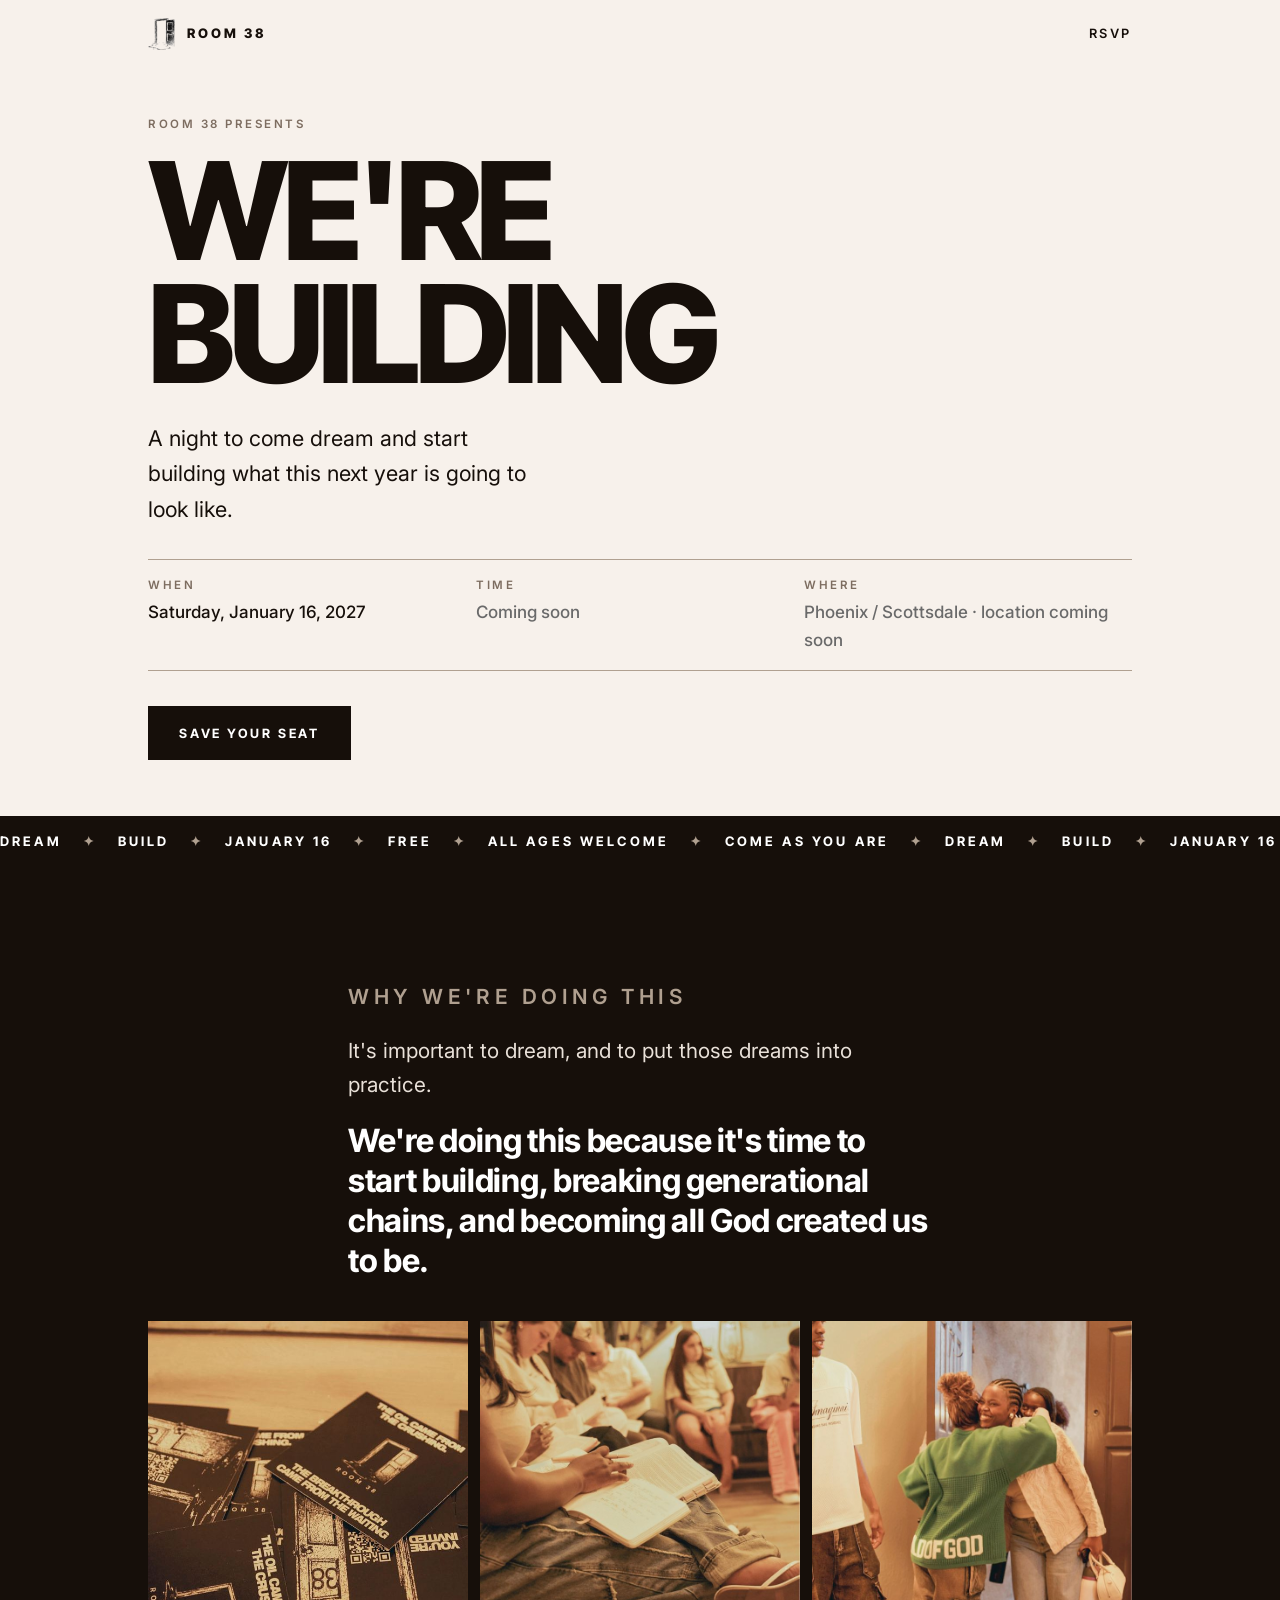
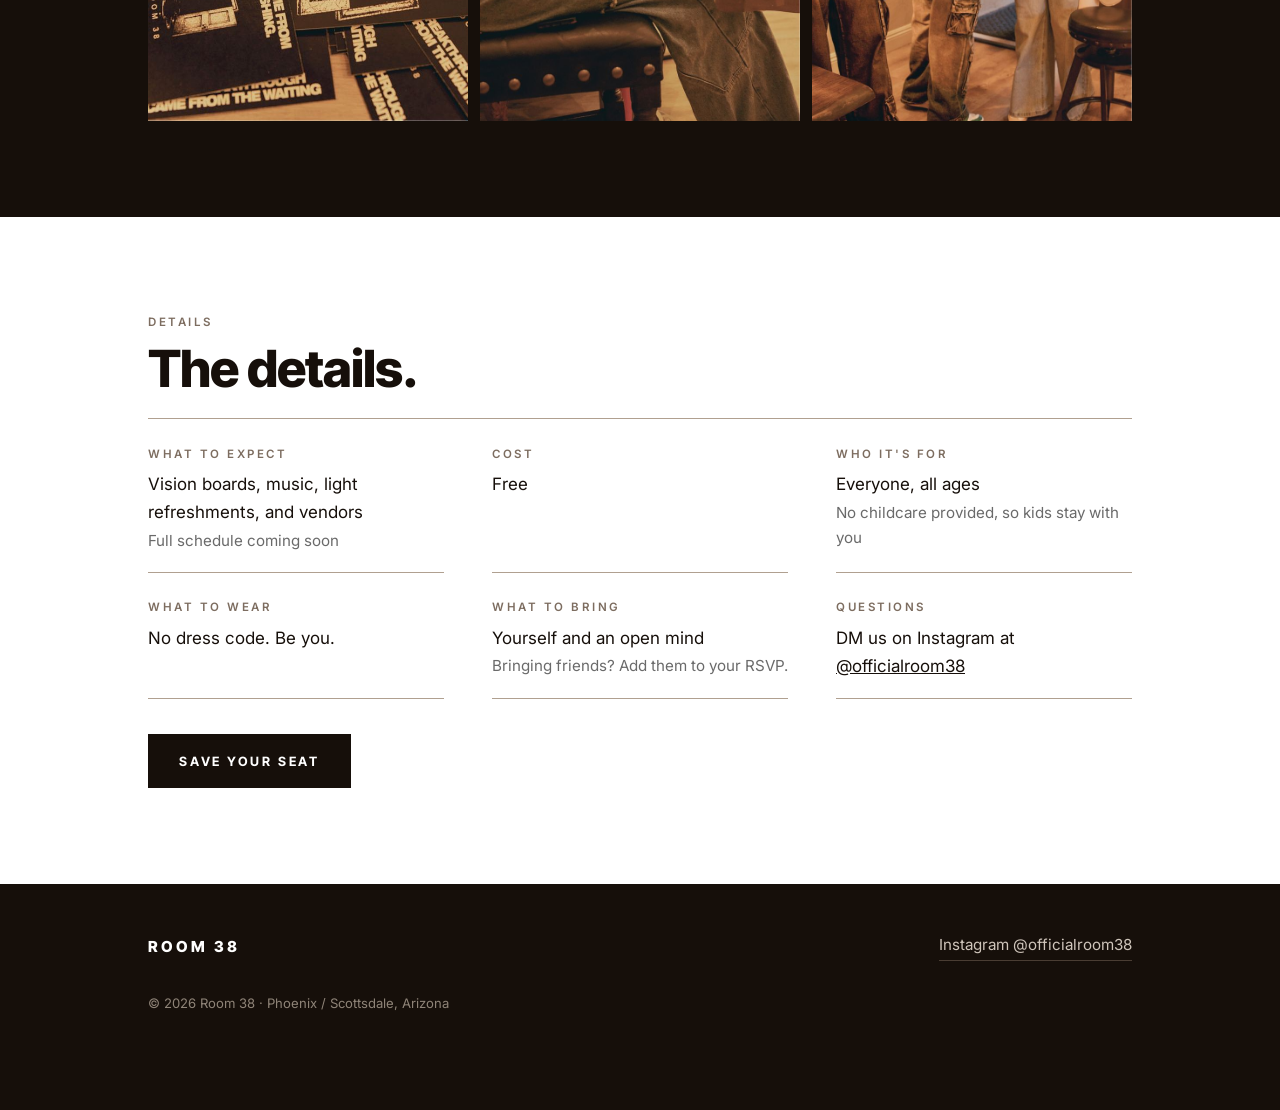
==== commit 2f253feb: "Shorten page and make RSVP a popup form - Page cut to hero, story with a three-up photo row, and one" ====
--- a/index.html
+++ b/index.html
@@ -57,17 +57,17 @@
   [hidden]{display:none!important}
   html{scroll-behavior:smooth}
   @media(prefers-reduced-motion:reduce){html{scroll-behavior:auto}}
+  html.modal-open,html.modal-open body{overflow:hidden}
   body{background:var(--paper);color:var(--ink);font-family:Inter,system-ui,sans-serif;font-size:17px;line-height:1.65;-webkit-font-smoothing:antialiased}
   img{display:block;max-width:100%}
   a{color:inherit}
-  a:focus-visible,button:focus-visible,summary:focus-visible{outline:2px solid currentColor;outline-offset:3px}
+  a:focus-visible,button:focus-visible{outline:2px solid currentColor;outline-offset:3px}
   .wrap{max-width:1080px;margin:0 auto;padding:0 var(--pad)}
   .narrow{max-width:680px}
 
   .label{font-size:.72rem;font-weight:600;letter-spacing:.22em;text-transform:uppercase;color:var(--brown)}
-  h1,h2,h3,.btn{font-family:"Inter Tight",Inter,sans-serif}
+  h1,h2,.btn{font-family:"Inter Tight",Inter,sans-serif}
   h2{font-size:clamp(2rem,6vw,3.2rem);font-weight:800;line-height:1.05;letter-spacing:-.02em;margin:.6rem 0 1.4rem}
-  h3{font-size:1.15rem;font-weight:700;letter-spacing:-.01em}
 
   .btn{display:inline-flex;align-items:center;justify-content:center;gap:.6rem;min-height:54px;padding:0 1.9rem;
     background:var(--ink);color:var(--white);text-decoration:none;font-weight:700;font-size:.8rem;letter-spacing:.2em;
@@ -75,18 +75,16 @@
   .btn:hover{background:var(--ink-soft)}
   .btn.light{background:var(--white);color:var(--ink);border-color:var(--white)}
   .btn.light:hover{background:var(--sand)}
-  .link{font-size:.8rem;font-weight:600;letter-spacing:.2em;text-transform:uppercase;text-decoration:none;
-    border-bottom:1px solid var(--taupe);padding-bottom:3px}
+  .link{font-size:.8rem;font-weight:600;letter-spacing:.2em;text-transform:uppercase;text-decoration:none}
 
   /* Nav */
   nav{display:flex;justify-content:space-between;align-items:center;padding:1.1rem var(--pad);max-width:1080px;margin:0 auto}
-  nav .link{border:none}
   .mark{display:inline-flex;align-items:center;gap:.7rem;text-decoration:none;font-family:"Inter Tight",Inter,sans-serif;
     font-weight:800;font-size:.82rem;letter-spacing:.24em;text-transform:uppercase}
   .mark img{height:32px;width:auto}
 
   /* Hero */
-  .hero{padding:3.5rem 0 4.5rem}
+  .hero{padding:3rem 0 3.5rem}
   .hero h1{font-size:clamp(3.3rem,15vw,8.5rem);font-weight:800;line-height:.9;letter-spacing:-.045em;text-transform:uppercase;margin:1rem 0 1.6rem}
   .hero .lead{font-size:clamp(1.1rem,3vw,1.35rem);max-width:30ch;margin-bottom:2rem}
   .meta{display:grid;grid-template-columns:1fr;border-top:1px solid var(--taupe);margin:0 0 2.2rem}
@@ -94,7 +92,6 @@
   .meta span{display:block}
   .meta .v{font-weight:500;margin-top:.15rem}
   .meta .soon{color:var(--gray)}
-  .cta{display:flex;flex-wrap:wrap;gap:1.4rem;align-items:center}
   @media(min-width:720px){.meta{grid-template-columns:repeat(3,1fr)} .meta div{padding:1rem 1.2rem 1rem 0}}
 
   /* Ticker: six identical runs, so sliding by half always loops seamlessly, even on very wide screens */
@@ -106,92 +103,81 @@
   @keyframes scroll{to{transform:translateX(-50%)}}
   @media(prefers-reduced-motion:reduce){.ticker .track{animation:none}}
 
-  section{padding:clamp(4rem,10vw,7rem) 0}
+  section{padding:clamp(3.5rem,9vw,6rem) 0}
   .dark{background:var(--ink);color:var(--white)}
   .dark .label{color:var(--taupe)}
   .white{background:var(--white)}
 
   /* Story */
-  .story p{font-size:clamp(1.1rem,2.6vw,1.3rem);margin-bottom:1.2rem;color:#e9e1d9}
-  .story p.big{font-family:"Inter Tight",sans-serif;font-weight:700;color:var(--white);font-size:clamp(1.4rem,4vw,2rem);line-height:1.25;letter-spacing:-.01em}
-
-  /* Photos */
-  .photos{display:grid;grid-auto-flow:column;grid-auto-columns:78%;gap:.75rem;overflow-x:auto;scroll-snap-type:x mandatory;
-    padding:0 var(--pad);scroll-padding:0 var(--pad);margin-top:3rem;scrollbar-width:none}
-  .photos::-webkit-scrollbar{display:none}
-  .photos img{width:100%;height:auto;aspect-ratio:4/5;object-fit:cover;scroll-snap-align:start;background:var(--ink-soft)}
-  .swipe{padding:0 var(--pad);margin-top:.9rem}
-  @media(min-width:860px){.photos{grid-auto-flow:row;grid-template-columns:repeat(3,1fr);max-width:1080px;margin:3rem auto 0}.swipe{display:none}}
-
-  /* Expect */
-  .list{list-style:none;border-top:1px solid var(--taupe);margin-top:1rem}
-  .list li{display:grid;grid-template-columns:3.2rem 1fr;align-items:baseline;padding:1.3rem 0;border-bottom:1px solid var(--taupe)}
-  .list .n{font-family:"Inter Tight",sans-serif;font-weight:800;color:var(--taupe);font-size:.95rem}
-  .list h3{font-size:clamp(1.3rem,4vw,1.7rem)}
-  .note{color:var(--gray);margin-top:1.4rem;font-size:.95rem}
+  .story p{font-size:clamp(1.1rem,2.6vw,1.3rem);margin:1rem 0 1.2rem;color:#e9e1d9}
+  .story p.big{font-family:"Inter Tight",sans-serif;font-weight:700;color:var(--white);font-size:clamp(1.4rem,4vw,2rem);line-height:1.25;letter-spacing:-.01em;margin-bottom:0}
+
+  /* Photos: three across on every screen */
+  .photos{display:grid;grid-template-columns:repeat(3,1fr);gap:.5rem;max-width:1080px;margin:2.5rem auto 0;padding:0 var(--pad)}
+  .photos img{width:100%;height:auto;aspect-ratio:4/5;object-fit:cover;background:var(--ink-soft)}
+  @media(min-width:860px){.photos{gap:.75rem}}
 
   /* Details */
-  .grid{display:grid;grid-template-columns:1fr;gap:0;border-top:1px solid var(--taupe)}
-  .grid div{padding:1.4rem 0;border-bottom:1px solid var(--taupe)}
-  .grid p{margin-top:.35rem}
+  .grid{display:grid;grid-template-columns:1fr;border-top:1px solid var(--taupe)}
+  .grid div{padding:1.15rem 0;border-bottom:1px solid var(--taupe)}
+  .grid p{margin-top:.3rem}
   .grid .sub{color:var(--gray);font-size:.95rem;margin-top:.1rem}
   @media(min-width:720px){.grid{grid-template-columns:1fr 1fr;column-gap:3rem}}
-
-  /* FAQ */
-  details{border-bottom:1px solid var(--taupe)}
-  details:first-of-type{border-top:1px solid var(--taupe)}
-  summary{list-style:none;cursor:pointer;display:flex;justify-content:space-between;gap:1rem;align-items:center;
-    padding:1.3rem 0;font-family:"Inter Tight",sans-serif;font-weight:700;font-size:1.15rem;min-height:60px}
-  summary::-webkit-details-marker{display:none}
-  summary::after{content:"+";font-weight:400;font-size:1.6rem;line-height:1;color:var(--brown)}
-  details[open] summary::after{content:"–"}
-  details p{padding:0 0 1.4rem;color:#3d332b;max-width:58ch}
-
-  /* RSVP */
-  .rsvp h2{margin-bottom:.8rem}
-  .rsvp .intro{color:#d9cfc6;margin-bottom:2.4rem}
-  .rsvp.is-pending .if-live{display:none}
-  .rsvp:not(.is-pending) .if-pending{display:none}
-  .dm-btn{width:100%}
-  form{display:grid;gap:1.6rem}
+  @media(min-width:1000px){.grid{grid-template-columns:repeat(3,1fr)}}
+  .details-cta{margin-top:2.2rem}
+
+  footer{background:var(--ink);color:#cfc5bb;padding:3rem 0 6rem;font-size:.95rem}
+  footer .row{display:flex;flex-wrap:wrap;justify-content:space-between;gap:1.5rem;align-items:center}
+  footer .brand{font-family:"Inter Tight",sans-serif;font-weight:800;letter-spacing:.2em;color:var(--white)}
+  footer a{text-decoration:none;border-bottom:1px solid #4a3d33;padding-bottom:2px}
+  footer .copy{margin-top:2rem;color:#8f8478;font-size:.82rem}
+
+  /* Sticky mobile bar */
+  .bar{position:fixed;left:0;right:0;bottom:0;padding:.7rem var(--pad) calc(.7rem + env(safe-area-inset-bottom));background:var(--paper);
+    border-top:1px solid var(--taupe);transform:translateY(110%);transition:transform .3s;z-index:10}
+  .bar.show{transform:none}
+  .bar .btn{width:100%}
+  @media(min-width:860px){.bar{display:none}}
+
+  /* RSVP popup: full screen on phones, centered panel on larger screens */
+  .rsvp-dialog{position:fixed;inset:0;margin:auto;border:0;padding:0;width:min(100% - 2rem,520px);max-width:none;
+    height:fit-content;max-height:min(100dvh - 2rem,860px);overflow:auto;overscroll-behavior:contain;background:var(--ink);color:var(--white)}
+  .rsvp-dialog:focus{outline:none}
+  .rsvp-dialog::backdrop{background:rgba(22,15,10,.62);-webkit-backdrop-filter:blur(3px);backdrop-filter:blur(3px)}
+  .rsvp-dialog.fallback{z-index:100;box-shadow:0 0 0 100vmax rgba(22,15,10,.62)}
+  .rsvp-dialog[open]{animation:rise .25s ease-out}
+  @keyframes rise{from{opacity:0;transform:translateY(18px)}to{opacity:1;transform:none}}
+  @media(prefers-reduced-motion:reduce){.rsvp-dialog[open]{animation:none}}
+  @media(max-width:600px){.rsvp-dialog{width:100%;height:100%;max-height:none}}
+  .panel{position:relative;padding:2.6rem clamp(1.25rem,5vw,2.5rem) 2.2rem}
+  @media(max-width:600px){.panel{padding-top:calc(3.4rem + env(safe-area-inset-top));padding-bottom:calc(2rem + env(safe-area-inset-bottom))}}
+  .close{position:absolute;top:calc(.4rem + env(safe-area-inset-top));right:.4rem;width:48px;height:48px;display:grid;place-items:center;
+    background:none;border:0;color:var(--white);font:400 2rem/1 Inter,sans-serif;cursor:pointer}
+  .rsvp-dialog .label{color:var(--taupe)}
+  .rsvp-dialog h2{margin:.5rem 0 .6rem}
+  .rsvp-dialog .intro{color:#d9cfc6;margin-bottom:1.8rem}
+  form{display:grid;gap:1.2rem}
+  .two{display:grid;grid-template-columns:1fr 1fr;gap:.75rem}
   .field label{display:block;font-size:.72rem;font-weight:600;letter-spacing:.2em;text-transform:uppercase;color:var(--taupe);margin-bottom:.4rem}
   .field input,.field select{width:100%;min-height:54px;padding:.8rem 1rem;background:var(--ink-soft);color:var(--white);
     border:1px solid #4a3d33;font:inherit;font-size:17px;appearance:none;-webkit-appearance:none}
   .field select{background-image:linear-gradient(45deg,transparent 50%,var(--taupe) 50%),linear-gradient(135deg,var(--taupe) 50%,transparent 50%);
     background-position:calc(100% - 22px) 50%,calc(100% - 16px) 50%;background-size:6px 6px;background-repeat:no-repeat}
   .field input:focus,.field select:focus{outline:none;border-color:var(--sand)}
-  .hp{position:absolute;left:-9999px}
-  form .btn{width:100%}
+  .field [aria-invalid="true"]{border-color:#d9907a}
+  .hp{position:absolute;left:-9999px;width:1px;height:1px;overflow:hidden}
+  form .btn{width:100%;margin-top:.3rem}
   form .btn:disabled{cursor:default;opacity:.7}
-  #msg{margin-top:1.4rem;min-height:1.5rem;color:var(--sand)}
-  .done h3{font-size:1.8rem;margin-bottom:.6rem}
-  .done p{color:#d9cfc6}
-
-  /* Final */
-  .final{text-align:center}
-  .final h2{max-width:16ch;margin-left:auto;margin-right:auto}
-  .final .phrase{color:var(--brown);margin-top:1.6rem;font-size:.95rem}
-
-  footer{background:var(--ink);color:#cfc5bb;padding:3rem 0 6rem;font-size:.95rem}
-  footer .row{display:flex;flex-wrap:wrap;justify-content:space-between;gap:1.5rem;align-items:center}
-  footer .brand{font-family:"Inter Tight",sans-serif;font-weight:800;letter-spacing:.2em;color:var(--white)}
-  footer .links{display:flex;gap:1.6rem;flex-wrap:wrap}
-  footer a{text-decoration:none;border-bottom:1px solid #4a3d33;padding-bottom:2px}
-  footer .copy{margin-top:2rem;color:#8f8478;font-size:.82rem}
-
-  /* Sticky mobile bar */
-  .bar{position:fixed;left:0;right:0;bottom:0;padding:.7rem var(--pad) calc(.7rem + env(safe-area-inset-bottom));background:var(--paper);
-    border-top:1px solid var(--taupe);transform:translateY(110%);transition:transform .3s;z-index:10}
-  .bar.show{transform:none}
-  .bar .btn{width:100%}
-  @media(min-width:860px){.bar{display:none}}
+  .msg{min-height:1.5rem;color:var(--sand);font-size:.95rem}
+  .done p:not(.label){color:#d9cfc6;margin-bottom:2rem}
+  .done .btn{width:100%}
 </style>
 </head>
 <body>
 
 <nav aria-label="Room 38">
   <a class="mark" href="/" aria-label="Room 38 home"><img src="/assets/images/door-mark.png" width="82" height="96" alt=""><span>Room 38</span></a>
-  <a class="link" href="#rsvp">RSVP</a>
+  <a class="link" href="#rsvp" data-rsvp>RSVP</a>
 </nav>
 
 <main id="main">
@@ -205,10 +191,7 @@
       <div><span class="label">Time</span><span class="v soon">Coming soon</span></div>
       <div><span class="label">Where</span><span class="v soon">Phoenix / Scottsdale · location coming soon</span></div>
     </div>
-    <div class="cta">
-      <a class="btn" href="#rsvp">Save your seat</a>
-      <a class="link" href="#story">What is this night? →</a>
-    </div>
+    <a class="btn" href="#rsvp" data-rsvp>Save your seat</a>
   </div>
 </header>
 
@@ -226,29 +209,13 @@
 <section class="dark story" id="story">
   <div class="wrap narrow">
     <p class="label">Why we're doing this</p>
-    <h2>It's time to start building.</h2>
     <p>It's important to dream, and to put those dreams into practice.</p>
     <p class="big">We're doing this because it's time to start building, breaking generational chains, and becoming all God created us to be.</p>
   </div>
   <div class="photos" role="group" aria-label="Photos from Room 38">
-    <img src="/assets/images/week-one/room38-week-one-3523-1600.jpg" alt="A Room 38 night" width="1600" height="1067" loading="lazy">
+    <img src="/assets/images/week-one/room38-week-one-3523-1100.jpg" alt="A Room 38 night" width="1100" height="733" loading="lazy">
     <img src="/assets/images/week-one/room38-week-one-3530-1100.jpg" alt="A Room 38 night" width="733" height="1100" loading="lazy">
     <img src="/assets/images/week-one/room38-week-one-3525-1100.jpg" alt="A Room 38 night" width="733" height="1100" loading="lazy">
-  </div>
-  <p class="label swipe" aria-hidden="true">Swipe →</p>
-</section>
-
-<section id="expect">
-  <div class="wrap narrow">
-    <p class="label">What to expect</p>
-    <h2>What the night holds.</h2>
-    <ul class="list">
-      <li><span class="n">01</span><h3>Vision boards</h3></li>
-      <li><span class="n">02</span><h3>Music</h3></li>
-      <li><span class="n">03</span><h3>Light refreshments</h3></li>
-      <li><span class="n">04</span><h3>Vendors</h3></li>
-    </ul>
-    <p class="note">The full flow of the night is coming soon.</p>
   </div>
 </section>
 
@@ -257,62 +224,14 @@
     <p class="label">Details</p>
     <h2>The details.</h2>
     <div class="grid">
-      <div><span class="label">Date</span><p>Saturday, January 16, 2027</p></div>
-      <div><span class="label">Time</span><p>Coming soon</p></div>
-      <div><span class="label">Location</span><p>Phoenix / Scottsdale area</p><p class="sub">Exact location coming soon</p></div>
+      <div><span class="label">What to expect</span><p>Vision boards, music, light refreshments, and vendors</p><p class="sub">Full schedule coming soon</p></div>
       <div><span class="label">Cost</span><p>Free</p></div>
       <div><span class="label">Who it's for</span><p>Everyone, all ages</p><p class="sub">No childcare provided, so kids stay with you</p></div>
       <div><span class="label">What to wear</span><p>No dress code. Be you.</p></div>
-      <div><span class="label">What to bring</span><p>Yourself and an open mind</p></div>
-      <div><span class="label">Food</span><p>Light refreshments</p></div>
-    </div>
-  </div>
-</section>
-
-<section id="faq">
-  <div class="wrap narrow">
-    <p class="label">FAQ</p>
-    <h2>The honest questions.</h2>
-    <details><summary>Are kids allowed?</summary><p>Yes. Everyone of all ages is welcome. There's no childcare, so kids stay with you.</p></details>
-    <details><summary>Do I need to bring anything?</summary><p>Just yourself and an open mind! We'll provide the essentials for the experience. Feel free to come with some goals, dreams, and ideas for the year ahead.</p></details>
-    <details><summary>Do I need to know anyone to attend?</summary><p>Absolutely not! Whether you're coming with friends or showing up solo, this night is designed to help you connect with like-minded people.</p></details>
-    <details><summary>Can I bring a friend?</summary><p>Yes, absolutely. Please bring friends! Just add them to your guest count when you RSVP.</p></details>
-    <details><summary>I have another question.</summary><p>DM us on Instagram at <a href="https://instagram.com/officialroom38" target="_blank" rel="noopener">@officialroom38</a>.</p></details>
-  </div>
-</section>
-
-<!-- RSVP. Until RSVP_URL (in the script at the bottom) is set to the Apps Script web app URL,
-     this section shows the Instagram DM option instead of the form ("is-pending"). -->
-<section class="dark rsvp is-pending" id="rsvp">
-  <div class="wrap narrow">
-    <p class="label">RSVP</p>
-    <h2>Save your seat.</h2>
-    <p class="intro">It's free, and everyone's welcome.<span class="if-live"> We'll email you the time and location as soon as they're set.</span><span class="if-pending"> Online RSVP opens soon. Until then, DM us on Instagram with your name and how many people are coming, and we'll save your seat.</span></p>
-    <a class="btn light dm-btn if-pending" href="https://instagram.com/officialroom38" target="_blank" rel="noopener">DM @officialroom38</a>
-    <div id="formWrap" class="if-live">
-      <form id="rsvpForm" novalidate>
-        <div class="field"><label for="name">Full name</label><input id="name" name="name" autocomplete="name" required></div>
-        <div class="field"><label for="email">Email</label><input id="email" name="email" type="email" autocomplete="email" inputmode="email" required></div>
-        <div class="field"><label for="guests">How many people, including you?</label>
-          <select id="guests" name="guests">
-            <option>1</option><option>2</option><option>3</option><option>4</option><option>5</option>
-            <option>6</option><option>7</option><option>8</option><option>9</option><option>10+</option>
-          </select>
-        </div>
-        <input class="hp" id="company" name="company" tabindex="-1" autocomplete="off" aria-hidden="true">
-        <button class="btn light" type="submit">Save your seat</button>
-      </form>
-      <p id="msg" role="status"></p>
-    </div>
-  </div>
-</section>
-
-<section class="final">
-  <div class="wrap narrow">
-    <p class="label">January 16, 2027</p>
-    <h2>Come dream with us.</h2>
-    <a class="btn" href="#rsvp">Save your seat</a>
-    <p class="phrase">People over perfection.</p>
+      <div><span class="label">What to bring</span><p>Yourself and an open mind</p><p class="sub">Bringing friends? Add them to your RSVP.</p></div>
+      <div><span class="label">Questions</span><p>DM us on Instagram at <a href="https://instagram.com/officialroom38" target="_blank" rel="noopener">@officialroom38</a></p></div>
+    </div>
+    <a class="btn details-cta" id="detailsCta" href="#rsvp" data-rsvp>Save your seat</a>
   </div>
 </section>
 </main>
@@ -321,45 +240,131 @@
   <div class="wrap">
     <div class="row">
       <span class="brand">ROOM 38</span>
-      <div class="links">
-        <a href="https://instagram.com/officialroom38" target="_blank" rel="noopener">Instagram @officialroom38</a>
-      </div>
+      <a href="https://instagram.com/officialroom38" target="_blank" rel="noopener">Instagram @officialroom38</a>
     </div>
     <p class="copy">© <span id="year">2026</span> Room 38 · Phoenix / Scottsdale, Arizona</p>
   </div>
 </footer>
 
-<div class="bar" id="bar"><a class="btn" href="#rsvp">Save your seat</a></div>
+<div class="bar" id="bar"><a class="btn" href="#rsvp" data-rsvp>Save your seat</a></div>
+
+<!-- RSVP popup. Every RSVP is saved by Netlify Forms (data-netlify) and, once RSVP_URL is set
+     in the script below, also sent to the Google Sheet through the Apps Script web app. -->
+<dialog class="rsvp-dialog" id="rsvp" aria-labelledby="rsvpTitle">
+  <div class="panel">
+    <button class="close" type="button" aria-label="Close" data-close>×</button>
+    <div id="rsvpForm-view">
+      <p class="label">RSVP</p>
+      <h2 id="rsvpTitle">Save your seat.</h2>
+      <p class="intro">It's free, and everyone's welcome. We'll email you the time and location as soon as they're set.</p>
+      <form name="rsvp" id="rsvpForm" method="POST" data-netlify="true" netlify-honeypot="company" novalidate>
+        <input type="hidden" name="form-name" value="rsvp">
+        <p class="hp" aria-hidden="true"><label>Leave this empty <input name="company" tabindex="-1" autocomplete="off"></label></p>
+        <div class="two">
+          <div class="field"><label for="firstName">First name</label><input id="firstName" name="firstName" autocomplete="given-name" required></div>
+          <div class="field"><label for="lastName">Last name</label><input id="lastName" name="lastName" autocomplete="family-name" required></div>
+        </div>
+        <div class="field"><label for="email">Email</label><input id="email" name="email" type="email" autocomplete="email" inputmode="email" required></div>
+        <div class="field"><label for="phone">Mobile number</label><input id="phone" name="phone" type="tel" autocomplete="tel" inputmode="tel" required></div>
+        <div class="field"><label for="guests">How many people, including you?</label>
+          <select id="guests" name="guests">
+            <option>1</option><option>2</option><option>3</option><option>4</option><option>5</option>
+            <option>6</option><option>7</option><option>8</option><option>9</option><option>10</option>
+          </select>
+        </div>
+        <button class="btn light" type="submit">Save your seat</button>
+        <p class="msg" id="msg" role="status" aria-live="polite"></p>
+      </form>
+    </div>
+    <div class="done" id="rsvpDone-view" hidden>
+      <p class="label">RSVP</p>
+      <h2>You're in<span id="doneName"></span>.</h2>
+      <p>We saved your seat. We'll email you the time and location as soon as they're set. See you January 16.</p>
+      <button class="btn light" type="button" data-close>Done</button>
+    </div>
+  </div>
+</dialog>
 
 <script>
-  // Paste your Google Apps Script Web app URL (ends in /exec) between the quotes.
-  // While this is still the placeholder, the RSVP section shows the Instagram DM option instead of the form.
+  // Google Sheet: paste the Apps Script Web app URL (ends in /exec) between the quotes.
+  // Until then, RSVPs are still saved in Netlify (Forms tab), so none are lost.
   const RSVP_URL = 'PASTE_YOUR_WEB_APP_URL_HERE';
-
-  const rsvp = document.getElementById('rsvp');
+  const toSheet = /^https:\/\/\S+$/.test(RSVP_URL.trim());
+
+  const dialog = document.getElementById('rsvp');
   const form = document.getElementById('rsvpForm');
   const msg = document.getElementById('msg');
-  const wrap = document.getElementById('formWrap');
-  const isLive = /^https:\/\/\S+$/.test(RSVP_URL.trim());
-
-  if (isLive) rsvp.classList.remove('is-pending');
+  const bar = document.getElementById('bar');
+  let done = false;
+
+  // Popup open / close
+  function openRsvp() {
+    if (dialog.open) return;
+    document.documentElement.classList.add('modal-open');
+    if (typeof dialog.showModal === 'function') dialog.showModal();
+    else { dialog.classList.add('fallback'); dialog.setAttribute('open', ''); }
+  }
+  function closeRsvp() {
+    if (typeof dialog.close === 'function') dialog.close();
+    else { dialog.removeAttribute('open'); onClose(); }
+  }
+  function onClose() {
+    document.documentElement.classList.remove('modal-open');
+    if (location.hash === '#rsvp') history.replaceState(null, '', location.pathname + location.search);
+  }
+  dialog.addEventListener('close', onClose);
+  dialog.addEventListener('click', (e) => { if (e.target === dialog) closeRsvp(); });
+  document.addEventListener('click', (e) => {
+    if (e.target.closest('[data-rsvp]')) { e.preventDefault(); openRsvp(); }
+    else if (e.target.closest('[data-close]')) closeRsvp();
+  });
+  if (location.hash === '#rsvp') openRsvp();
+  window.addEventListener('hashchange', () => { if (location.hash === '#rsvp') openRsvp(); });
+
+  // Form
+  const f = form.elements;
+  const digits = (v) => v.replace(/\D/g, '');
+  function formatPhone(v) {
+    let d = digits(v);
+    if (d.length === 11 && d[0] === '1') d = d.slice(1);
+    return d.length === 10 ? '(' + d.slice(0, 3) + ') ' + d.slice(3, 6) + '-' + d.slice(6) : v.trim();
+  }
+  function firstProblem() {
+    const problems = [];
+    [f.firstName, f.lastName, f.email, f.phone].forEach((el) => el.removeAttribute('aria-invalid'));
+    if (!f.firstName.value.trim()) problems.push([f.firstName, 'Please add your first name.']);
+    if (!f.lastName.value.trim()) problems.push([f.lastName, 'Please add your last name.']);
+    if (!f.email.value.trim() || !f.email.checkValidity()) problems.push([f.email, 'Please add a valid email address.']);
+    const n = digits(f.phone.value).length;
+    if (n < 10 || n > 15) problems.push([f.phone, 'Please add a valid mobile number.']);
+    problems.forEach(([el]) => el.setAttribute('aria-invalid', 'true'));
+    return problems[0];
+  }
 
   form.addEventListener('submit', async (e) => {
     e.preventDefault();
-    const name = document.getElementById('name');
-    const email = document.getElementById('email');
-    if (!name.value.trim() || !email.value.trim() || !email.checkValidity()) {
-      msg.textContent = 'Please add your name and a valid email.';
-      return;
-    }
-    if (document.getElementById('company').value) return; // spam bot
-    if (!isLive) return;
-    const btn = form.querySelector('button');
-    btn.disabled = true; btn.textContent = 'Sending…'; msg.textContent = '';
-    try {
-      await fetch(RSVP_URL.trim(), { method: 'POST', mode: 'no-cors', body: new URLSearchParams(new FormData(form)) });
-      wrap.innerHTML = '<div class="done"><h3>You\'re in.</h3><p>We saved your seat. We\'ll email you the time and location as soon as they\'re set. See you January 16.</p></div>';
-    } catch (err) {
+    const problem = firstProblem();
+    if (problem) { msg.textContent = problem[1]; problem[0].focus(); return; }
+    if (f.company.value) return; // spam bot
+    f.phone.value = formatPhone(f.phone.value);
+    const data = new URLSearchParams(new FormData(form));
+    const btn = form.querySelector('button[type="submit"]');
+    btn.disabled = true; btn.textContent = 'Saving…'; msg.textContent = '';
+
+    const saves = [
+      fetch('/', { method: 'POST', headers: { 'Content-Type': 'application/x-www-form-urlencoded' }, body: data.toString() })
+        .then((r) => { if (!r.ok) throw new Error('Netlify ' + r.status); })
+    ];
+    if (toSheet) saves.push(fetch(RSVP_URL.trim(), { method: 'POST', mode: 'no-cors', body: data }));
+    const results = await Promise.allSettled(saves);
+
+    if (results.some((r) => r.status === 'fulfilled')) {
+      done = true;
+      document.getElementById('doneName').textContent = ', ' + f.firstName.value.trim();
+      document.getElementById('rsvpForm-view').hidden = true;
+      document.getElementById('rsvpDone-view').hidden = false;
+      bar.classList.remove('show');
+    } else {
       btn.disabled = false; btn.textContent = 'Save your seat';
       msg.textContent = 'Something went wrong. Please try again, or DM us @officialroom38.';
     }
@@ -367,14 +372,19 @@
 
   document.getElementById('year').textContent = new Date().getFullYear();
 
-  // Show the sticky RSVP button on phones once you scroll past the top
-  const bar = document.getElementById('bar');
-  const hero = document.getElementById('top');
-  let pastHero = false, atRsvp = false;
-  const update = () => bar.classList.toggle('show', pastHero && !atRsvp);
+  // Sticky RSVP button on phones: shows once you scroll past the top,
+  // hides near the bottom button and footer, and after you RSVP.
+  let pastHero = false;
+  const nearEnd = new Set();
+  const update = () => bar.classList.toggle('show', !done && pastHero && nearEnd.size === 0);
   if ('IntersectionObserver' in window) {
-    new IntersectionObserver(([e]) => { pastHero = !e.isIntersecting; update(); }).observe(hero);
-    new IntersectionObserver(([e]) => { atRsvp = e.isIntersecting; update(); }).observe(rsvp);
+    new IntersectionObserver(([e]) => { pastHero = !e.isIntersecting; update(); }).observe(document.getElementById('top'));
+    const io = new IntersectionObserver((entries) => {
+      entries.forEach((e) => (e.isIntersecting ? nearEnd.add(e.target) : nearEnd.delete(e.target)));
+      update();
+    });
+    io.observe(document.getElementById('detailsCta'));
+    io.observe(document.querySelector('footer'));
   }
 </script>
 </body>
